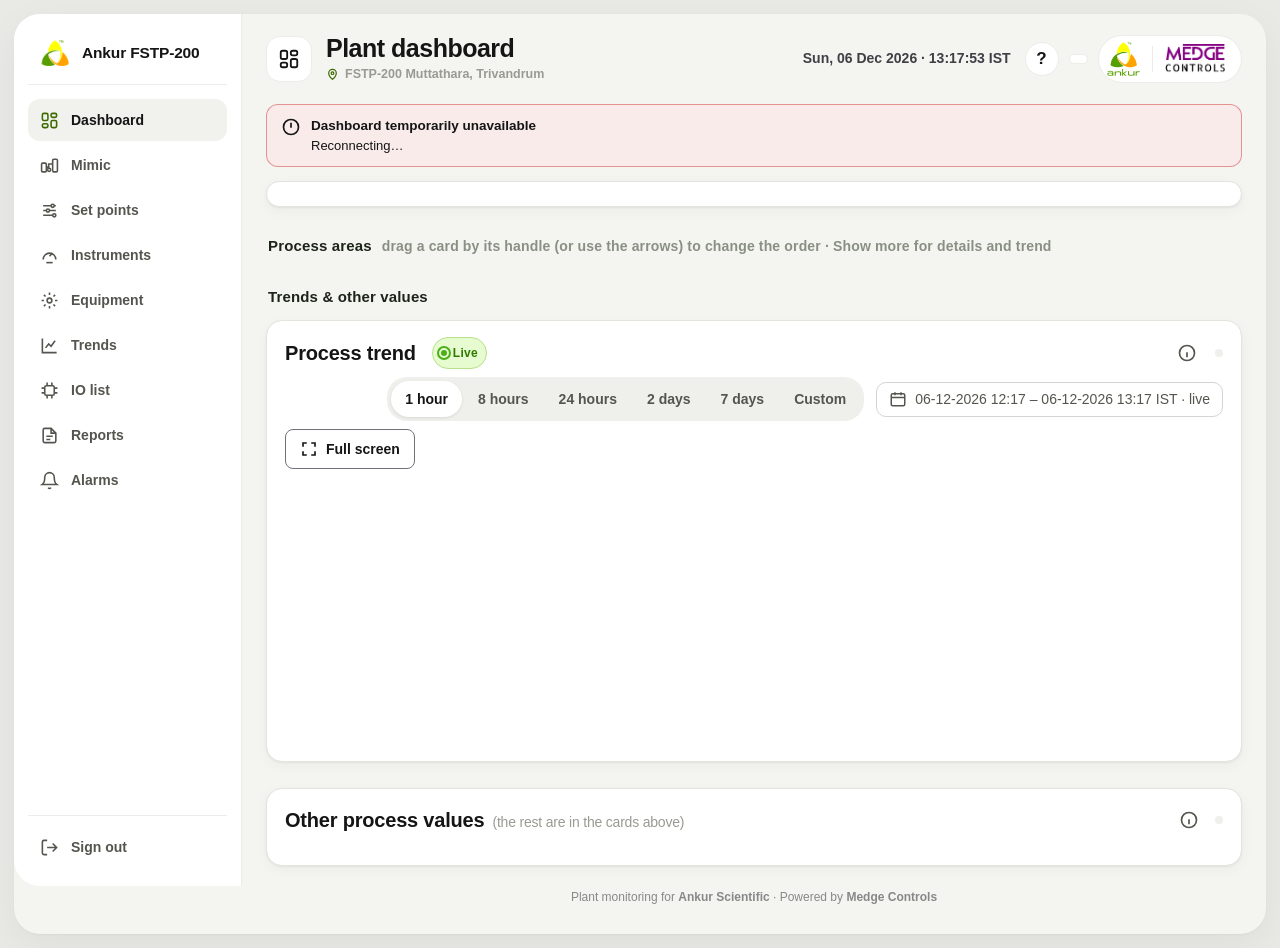
==== frontend/index.html @ 734272b1 "3D view: SolidWorks-style navigation (view toolbar, view cube, triad, zoom to fit/area, previous vie" ====
<!doctype html>
<html lang="en">
<head>
  <meta charset="utf-8">
  <meta name="viewport" content="width=device-width, initial-scale=1, viewport-fit=cover">
  <title>Plant Monitoring Dashboard</title>
  <link rel="icon" href="img/ankur-mark.png">
  <link rel="stylesheet" href="css/app.css">
  <!-- v2: same layout as v1, re-skinned with the Ankur SCADA design (colours, frame, tiles, buttons) -->
  <link rel="stylesheet" href="css/ankur-theme.css?v=20261114h">
  <link rel="stylesheet" href="css/plant.css?v=20261114e">
  <!-- v3 look (client reference: clean light dashboard) - skin only -->
  <link rel="stylesheet" href="css/fresh.css?v=20261114u">
  <!-- v3 (client review brief 14-11-2026): shared rules first, then one file per area -->
  <link rel="stylesheet" href="css/v3-base.css?v=20261115c">
  <link rel="stylesheet" href="css/v3-dash.css?v=20261120g">
  <link rel="stylesheet" href="css/v3-setpoints.css?v=20261118a">
  <link rel="stylesheet" href="css/v3-mimic.css?v=20261120e">
  <link rel="stylesheet" href="css/v3-trends.css?v=20261116a">
  <link rel="stylesheet" href="css/v3-reports.css?v=20261115d">
  <link rel="stylesheet" href="css/v3-calendar.css?v=20261118a">
  <!-- every screen size: phone / tablet / laptop / monitor (17-11-2026) - loaded last -->
  <link rel="stylesheet" href="css/v3-plant3d.css?v=20261120g">
  <link rel="stylesheet" href="css/v3-responsive.css?v=20261118b">
</head>
<body class="client ankur">
<div class="shell">
  <!-- icon rail -->
  <aside class="rail">
    <a class="rail-logo" href="#overview" title="Ankur Scientific"><img src="img/ankur-mark.png" alt="Ankur Scientific"></a>
    <nav class="rail-nav" id="nav">
      <a href="#overview" data-view="overview" title="Dashboard" aria-label="Dashboard"><svg viewBox="0 0 24 24" fill="none" stroke="currentColor" stroke-width="2"><rect x="3" y="3" width="7" height="9" rx="2"/><rect x="14" y="3" width="7" height="5" rx="2"/><rect x="14" y="12" width="7" height="9" rx="2"/><rect x="3" y="16" width="7" height="5" rx="2"/></svg></a>
      <a href="#mimic" data-view="mimic" title="Mimic" aria-label="Mimic"><svg viewBox="0 0 24 24" fill="none" stroke="currentColor" stroke-width="2"><rect x="2" y="9" width="6" height="11" rx="1.5"/><rect x="16" y="4" width="6" height="16" rx="1.5"/><path d="M8 14h3v-4h5"/><circle cx="11.5" cy="17.5" r="2"/></svg></a>
      <a href="#setpoints" data-view="setpoints" title="Set points" aria-label="Set points"><svg viewBox="0 0 24 24" fill="none" stroke="currentColor" stroke-width="2"><path d="M4 6h10M18 6h2M4 12h4M12 12h8M4 18h12M20 18h0"/><circle cx="16" cy="6" r="2"/><circle cx="10" cy="12" r="2"/><circle cx="18" cy="18" r="2"/></svg></a>
      <a href="#instruments" data-view="instruments" title="Instruments" aria-label="Instruments"><svg viewBox="0 0 24 24" fill="none" stroke="currentColor" stroke-width="2"><path d="M4 17a8 8 0 1 1 16 0"/><path d="m12 13 3.5-4"/><path d="M8 21h8"/></svg></a>
      <a href="#equipment" data-view="equipment" title="Equipment" aria-label="Equipment"><svg viewBox="0 0 24 24" fill="none" stroke="currentColor" stroke-width="2"><circle cx="12" cy="12" r="3"/><path d="M12 2v3M12 19v3M2 12h3M19 12h3M4.9 4.9l2.1 2.1M17 17l2.1 2.1M4.9 19.1 7 17M17 7l2.1-2.1"/></svg></a>
      <a href="#trends" data-view="trends" title="Trends" aria-label="Trends"><svg viewBox="0 0 24 24" fill="none" stroke="currentColor" stroke-width="2"><path d="M3 3v18h18"/><path d="m7 15 4-5 3 3 5-7"/></svg></a>
      <a href="#io" data-view="io" title="IO list" aria-label="IO list"><svg viewBox="0 0 24 24" fill="none" stroke="currentColor" stroke-width="2"><rect x="6" y="6" width="12" height="12" rx="2"/><path d="M9 2v4M15 2v4M9 18v4M15 18v4M2 9h4M2 15h4M18 9h4M18 15h4"/></svg></a>
      <a href="#reports" data-view="reports" title="Reports" aria-label="Reports"><svg viewBox="0 0 24 24" fill="none" stroke="currentColor" stroke-width="2"><path d="M14 3H6a2 2 0 0 0-2 2v14a2 2 0 0 0 2 2h12a2 2 0 0 0 2-2V9z"/><path d="M14 3v6h6M8 13h8M8 17h5"/></svg></a>
      <a href="#alarms" data-view="alarms" title="Alarms" aria-label="Alarms"><svg viewBox="0 0 24 24" fill="none" stroke="currentColor" stroke-width="2"><path d="M6 8a6 6 0 0 1 12 0c0 7 3 9 3 9H3s3-2 3-9"/><path d="M10.3 21a1.9 1.9 0 0 0 3.4 0"/></svg><span id="navAlarmCount" class="rail-badge hidden"></span></a>
    </nav>
    <div class="rail-foot">
      <button class="rail-btn" id="themeBtn" title="Toggle light / dark" aria-label="Toggle theme"><svg viewBox="0 0 24 24" fill="none" stroke="currentColor" stroke-width="2"><path d="M21 12.8A9 9 0 1 1 11.2 3a7 7 0 0 0 9.8 9.8z"/></svg></button>
      <button class="rail-btn" id="logoutBtn" title="Sign out" aria-label="Sign out"><svg viewBox="0 0 24 24" fill="none" stroke="currentColor" stroke-width="2"><path d="M9 21H5a2 2 0 0 1-2-2V5a2 2 0 0 1 2-2h4"/><path d="m16 17 5-5-5-5M21 12H9"/></svg></button>
    </div>
  </aside>

  <main class="content">
    <!-- header -->
    <header class="head">
      <span class="head-ic" id="headIcon" aria-hidden="true"></span>
      <div class="head-title">
        <h1 id="pageTitle">Plant dashboard</h1>
        <div class="sub"><svg class="pin" viewBox="0 0 24 24" fill="none" stroke="currentColor" stroke-width="2.2"><path d="M12 21s-7-6.2-7-11.5a7 7 0 0 1 14 0C19 14.8 12 21 12 21Z"/><circle cx="12" cy="9.5" r="2.5"/></svg><span id="siteName">FSTP-200 Muttathara, Trivandrum</span>
          </div>
      </div>
      <nav class="head-nav" id="segNav" role="tablist" aria-label="Pages">
        <a href="#overview" data-view="overview"><svg viewBox="0 0 24 24" fill="none" stroke="currentColor" stroke-width="2"><rect x="3" y="3" width="7" height="9" rx="2"/><rect x="14" y="3" width="7" height="5" rx="2"/><rect x="14" y="12" width="7" height="9" rx="2"/><rect x="3" y="16" width="7" height="5" rx="2"/></svg>Overview</a>
        <a href="#mimic" data-view="mimic"><svg viewBox="0 0 24 24" fill="none" stroke="currentColor" stroke-width="2"><rect x="2" y="9" width="6" height="11" rx="1.5"/><rect x="16" y="4" width="6" height="16" rx="1.5"/><path d="M8 14h3v-4h5"/><circle cx="11.5" cy="17.5" r="2"/></svg>Mimic</a>
        <a href="#setpoints" data-view="setpoints"><svg viewBox="0 0 24 24" fill="none" stroke="currentColor" stroke-width="2"><path d="M4 6h10M18 6h2M4 12h4M12 12h8M4 18h12M20 18h0"/><circle cx="16" cy="6" r="2"/><circle cx="10" cy="12" r="2"/><circle cx="18" cy="18" r="2"/></svg>Set points</a>
        <a href="#instruments" data-view="instruments"><svg viewBox="0 0 24 24" fill="none" stroke="currentColor" stroke-width="2"><path d="M4 17a8 8 0 1 1 16 0"/><path d="m12 13 3.5-4"/><path d="M8 21h8"/></svg>Instruments</a>
        <a href="#equipment" data-view="equipment"><svg viewBox="0 0 24 24" fill="none" stroke="currentColor" stroke-width="2"><circle cx="12" cy="12" r="3"/><path d="M12 2v3M12 19v3M2 12h3M19 12h3M4.9 4.9l2.1 2.1M17 17l2.1 2.1M4.9 19.1 7 17M17 7l2.1-2.1"/></svg>Equipment</a>
        <a href="#trends" data-view="trends"><svg viewBox="0 0 24 24" fill="none" stroke="currentColor" stroke-width="2"><path d="M3 3v18h18"/><path d="m7 15 4-5 3 3 5-7"/></svg>Trends</a>
        <a href="#io" data-view="io"><svg viewBox="0 0 24 24" fill="none" stroke="currentColor" stroke-width="2"><rect x="6" y="6" width="12" height="12" rx="2"/><path d="M9 2v4M15 2v4M9 18v4M15 18v4M2 9h4M2 15h4M18 9h4M18 15h4"/></svg>IO list</a>
        <a href="#reports" data-view="reports"><svg viewBox="0 0 24 24" fill="none" stroke="currentColor" stroke-width="2"><path d="M14 3H6a2 2 0 0 0-2 2v14a2 2 0 0 0 2 2h12a2 2 0 0 0 2-2V9z"/><path d="M14 3v6h6M8 13h8M8 17h5"/></svg>Reports</a>
        <a href="#alarms" data-view="alarms"><svg viewBox="0 0 24 24" fill="none" stroke="currentColor" stroke-width="2"><path d="M6 8a6 6 0 0 1 12 0c0 7 3 9 3 9H3s3-2 3-9"/><path d="M10.3 21a1.9 1.9 0 0 0 3.4 0"/></svg>Alarms<span class="nav-badge hidden" id="segAlarmCount"></span></a>
      </nav>
      <div class="head-right">
        <span class="clock num head-clock" id="headClock"></span><!-- date / time on one line with help + data status (16-11-2026) -->
        <button class="help-btn" id="helpBtn" type="button" title="How to read this dashboard" aria-label="Help: how to read this dashboard">?</button>
        <div class="conn" id="connStrip"></div>
        <div class="brand-pair" title="Client: Ankur Scientific · Automation &amp; IoT: Medge Controls">
          <img class="b-client" src="img/ankur-logo.png" alt="Ankur Scientific">
          <span class="b-x"></span>
          <img class="b-medge" src="img/medge-logo.png" alt="Medge Controls">
        </div>
      </div>
    </header>

    <div id="banner"></div>

    <!-- OVERVIEW -->
    <section data-section="overview">
      <!-- key points of the client's control philosophy (system, run hours, the six controlled loops, plant areas) -->
      <div class="ps-strip ps-first" aria-label="Panel and safety">
        <div class="ps" id="panelStatus"></div>
        <span class="ps-chip" id="psChip" hidden></span>
      </div>
      <!-- v3: Plant areas tiles ("19 of 23 running") removed (brief SC01) -->
      <div id="kpAreas" hidden></div>
      <h3 class="ov-sec">Process areas <span>drag a card by its handle (or use the arrows) to change the order · Show more for details and trend</span></h3>
      <div class="kp" id="keyPoints"></div>
      <h3 class="ov-sec">Trends &amp; other values</h3>
      <!-- one dashboard: key points above; equipment running + process trend; process values + alarms + equipment
           (availability, tank-level, pH/pressure mini cards and the run-hours list were duplicates and are removed) -->
      <div class="ov-grid ov-one ov-trend-only">
        <div class="card chart-card" id="ovTrendCard">
          <div class="card-head ov-th">
            <h2>Process trend <span class="muted" id="trendUnit"></span> <span class="tr-live sm" id="ovLiveBadge" title="Updates automatically"><span class="dot"></span>Live</span></h2>
            <div class="seg sm" id="ovTrendSeg"></div>
            <!-- v3 (SC06): presets + ONE calendar icon with a start / end date (MD.v3.rangePicker, filled by dashboard.js) -->
            <div class="ov-rng tr-rangehost" id="ovRange" aria-label="Time range"></div>
            <button class="dc-fs" id="ovFsBtn" type="button" aria-pressed="false" title="Show the process trend on the whole screen (Esc to close)"><svg viewBox="0 0 24 24" fill="none" stroke="currentColor" stroke-width="2.2" aria-hidden="true"><path d="M4 9V4h5M15 4h5v5M20 15v5h-5M9 20H4v-5"/></svg><span>Full screen</span></button>
          </div>
          <div class="ov-chips" id="ovLegend"></div>
          <div class="chart" id="ovChart"></div>
          <div class="ov-foot" id="ovFoot"></div>
        </div>
      </div>

      <div class="ov-grid2 ov-full">
        <div class="card">
          <div class="card-head">
            <h2>Other process values <span class="count" id="pvCount"></span> <span class="muted small">(the rest are in the cards above)</span></h2>
            <div class="seg sm" id="pvSeg"></div>
          </div>
          <div class="pv-list" id="pvList"></div>
        </div>
      </div>
    </section>

    <!-- REPORTS (v3 SC07): plant report + data log for a start..end date range, from the stored history -->
    <section data-section="reports" class="hidden">
      <div class="card">
        <div class="card-head rp-head">
          <h2>Reports</h2>
          <div class="seg sm rp-view" id="rpView" role="group" aria-label="Report view"><button type="button" data-v="report" class="active" aria-pressed="true">Plant report</button><button type="button" data-v="log" aria-pressed="false">Data log</button></div>
        </div>
        <div class="rp-bar" id="rpBar">
          <div class="seg sm rp-kind" id="rpKind" role="group" aria-label="Report period"><button type="button" data-k="daily" class="active">Daily</button><button type="button" data-k="weekly">Weekly</button><button type="button" data-k="monthly">Monthly</button><button type="button" data-k="custom">Custom</button></div>
          <div class="dr-pick rp-dates" id="rpDates"><span id="rpCal"></span><label class="sr" for="rpFrom">Start date (IST)</label><input type="date" id="rpFrom"><span class="dr-dash">–</span><label class="sr" for="rpTo">End date (IST)</label><input type="date" id="rpTo"></div>
          <label class="rp-every hidden" id="rpEveryL"><span>Every</span><select id="rpEvery" aria-label="Reading interval"><option value="60">1 min</option><option value="300">5 min</option><option value="900" selected>15 min</option><option value="3600">1 hour</option></select></label>
          <button class="btn primary rp-run" id="rpRun" type="button">Show report</button>
          <span class="spacer"></span>
          <div class="rp-exp" role="group" aria-label="Export">
            <button class="btn" id="rpXlsx" type="button" disabled>Excel</button>
            <button class="btn" id="rpCsv" type="button" disabled>CSV</button>
            <button class="btn" id="rpPdf" type="button" disabled>PDF</button>
          </div>
        </div>
        <p class="rp-hist" id="rpHist"></p>
        <div id="rpBody"><p class="dv-empty">Pick the period (start and end date), then press <b>Show report</b>.</p></div>
        <div id="dlBody" class="hidden"><p class="dv-empty">Pick the period and the reading interval, then press <b>Show report</b>.</p></div>
      </div>
    </section>

    <!-- (v3 brief SC02: the Tank levels page is merged into the dashboard process cards) -->

    <!-- SET POINTS: alarm set points, tank level HH/H/L/LL, process set values (read-only) -->
    <section data-section="setpoints" class="hidden"><div id="spBody"><p class="muted">Loading…</p></div></section>

    <!-- SELECTORS: Auto / Manual and Main / Standby (HMI soft selector M bits), panel-style switches -->

    <!-- MIMIC -->
    <section data-section="mimic" class="hidden">
      <!-- v3 (SC04): 2D / 3D switch beside the heading (no 3D tab), alert strip + zoom toolbar above the drawing, full screen on this card -->
      <div class="card mm-card" id="mimicCard">
        <div class="mm-tabs" id="mimicTabs" role="tablist" aria-label="Plant areas"></div>
        <div class="mm-head">
          <div class="mm-ht"><h2 id="mimicTitle"></h2><span class="muted" id="mimicNote"></span></div>
          <div class="seg sm mm-dim" id="mimicDim" role="group" aria-label="2D or 3D view">
            <button type="button" data-d="2d" class="active" aria-pressed="true" title="2D process drawing">2D</button>
            <button type="button" data-d="3d" aria-pressed="false" title="3D view of the whole plant">3D</button>
          </div>
        </div>
        <div class="mm-bar">
          <div class="mm-alerts" id="mimicAlerts" role="status" aria-live="polite"></div>
          <div class="mm-tools" id="mimicTools" role="toolbar" aria-label="Mimic view">
            <button type="button" class="mm-tb mm-z" id="mmZoomOut" title="Zoom out  (Ctrl + scroll down, or − key)" aria-label="Zoom out" aria-keyshortcuts="Control+Minus"><svg viewBox="0 0 24 24" fill="none" stroke="currentColor" stroke-width="2.2"><path d="M5 12h14"/></svg></button>
            <span class="mm-pct mm-z num" id="mmZoomPct" aria-live="polite" title="Zoom (100 % = whole drawing)">100 %</span>
            <button type="button" class="mm-tb mm-z" id="mmZoomIn" title="Zoom in  (Ctrl + scroll up, or + key) · when zoomed in: scroll, drag or arrow keys to move" aria-label="Zoom in" aria-keyshortcuts="Control+Plus"><svg viewBox="0 0 24 24" fill="none" stroke="currentColor" stroke-width="2.2"><path d="M5 12h14M12 5v14"/></svg></button>
            <button type="button" class="mm-tb mm-z" id="mmBoxBtn" aria-pressed="false" title="Zoom to an area: click, then drag a box over the part you want  (or Shift + drag)" aria-label="Zoom to an area"><svg viewBox="0 0 24 24" fill="none" stroke="currentColor" stroke-width="2"><rect x="3" y="3" width="13" height="11" rx="1" stroke-dasharray="3 2"/><circle cx="16" cy="16" r="4"/><path d="M19 19l3 3"/></svg></button>
            <button type="button" class="mm-tb mm-z" id="mmFitBtn" title="Fit to screen / reset view  (0 key)" aria-label="Fit to screen"><svg viewBox="0 0 24 24" fill="none" stroke="currentColor" stroke-width="2"><path d="M4 9V4h5M20 9V4h-5M4 15v5h5M20 15v5h-5"/></svg></button>
            <button type="button" class="mm-tb" id="mmFsBtn" title="Full screen" aria-label="Full screen" aria-pressed="false"><svg viewBox="0 0 24 24" fill="none" stroke="currentColor" stroke-width="2"><path d="M9 4H4v5M15 4h5v5M9 20H4v-5M15 20h5v-5"/><path d="M4 4l6 6M20 4l-6 6M4 20l6-6M20 20l-6-6"/></svg><span class="mm-fs-txt">Full screen</span></button>
          </div>
        </div>
        <div class="mm-wrap" id="mimicHost" tabindex="0" aria-label="Process mimic: drag to move, Ctrl + scroll or plus / minus to zoom, arrow keys to move, 0 to fit"><div id="mimicSvg"></div><div class="mm-pop hidden" id="mimicPop"></div></div>
        <div id="mimicLegend"></div>
      </div>
    </section>

    <!-- INSTRUMENTS (range, scaling, 4-20 mA signal) -->
    <section data-section="instruments" class="hidden">
      <div class="card">
        <div class="card-head"><h2>Instruments</h2></div>
        <p class="inst-note" id="instNote"></p>
        <div class="inst-grid" id="instGrid"></div>
      </div>
    </section>

    <!-- (v3 SC07: the separate Data log page is removed - its readings are the "Data log" view of Reports;
         the history keeps logging exactly as before) -->

    <!-- EQUIPMENT -->
    <section data-section="equipment" class="hidden">
      <!-- (HMI selector card removed: Auto/Manual + Main/Standby are on each equipment card, set values on Overview / Tank levels) -->
      <div class="eq-kpis" id="eqKpis"></div>
      <div class="eq-legend" aria-label="What the states mean">
        <b>States:</b>
        <span><i class="run"></i><b>Running</b> run feedback ON or start command (DO) ON</span>
        <span><i class="stop"></i><b>Stopped</b> both OFF</span>
        <span><i class="trip"></i><b>Tripped</b> trip input ON</span>
        <span><i class="run"></i><b>Open</b> valve open limit switch ON</span>
        <span><i class="stop"></i><b>Closed</b> valve not open</span>
        <span class="muted">Run hours count up while a motor is running · Starts = number of times it started</span>
        <span class="muted">Signals: <b>CMD</b> = start command · <b>RUN</b> = run feedback · <b>TRIP</b> = trip input (lit = ON)</span>
      </div>
      <div class="card">
        <div class="card-head eq-head">
          <div class="seg sm" id="eqTabs"></div>
          <div class="eq-tools">
            <div class="seg sm" id="eqViewSeg" role="group" aria-label="Layout"><button data-v="cards" class="active">▦ Cards</button><button data-v="list">☰ List</button></div>
            <div class="search"><svg viewBox="0 0 24 24" fill="none" stroke="currentColor" stroke-width="2"><circle cx="11" cy="11" r="7"/><path d="m20 20-3.5-3.5"/></svg><input id="eqSearch" placeholder="Search name or tag no…"></div>
          </div>
        </div>
        <div class="eq-wrap" id="eqGrid"></div>
      </div>
      <!-- (field signals list removed: each equipment card shows its own CMD / RUN / TRIP signals; level switches are on
           Tank levels, safety / panel lamps on the Overview; spare signals not shown on request) -->
    </section>

    <!-- TRENDS -->
    <section data-section="trends" class="hidden">
      <div class="card tr-ctl">
        <div class="tr-top">
          <div>
            <h2>Trends</h2>
            <div class="muted small" id="trCount">Pick up to 6 values</div>
          </div>
          <div class="tr-tools">
            <span class="tr-live" id="trLive" title="Charts refresh automatically"><span class="dot"></span>Live</span>
            <div class="seg sm" id="trViewSeg" role="group" aria-label="Layout">
              <button data-v="grid" class="active" title="One chart per value">Separate</button><button data-v="combined" title="Values with the same unit on one chart">Combined</button>
            </div>
            <button class="btn tr-exp" id="trCsv" type="button" title="Download the selected values for the range shown">Export CSV</button>
            <button class="btn tr-exp" id="trPdf" type="button" title="Print the charts or save them as PDF">Export PDF</button>
          </div>
        </div>
        <!-- v3 (SC06): ONE range control - presets + one calendar icon with start / end date; applied range shown -->
        <div class="tr-range tr-rangehost" id="trRange" aria-label="Time range"></div>
        <p class="tr-hint">Zoom: drag across a chart, or use <b>−</b> / <b>+</b> above each chart · <b>‹ ›</b> move earlier / later · <b>Full range</b> returns to the selected range. Gaps in a line = no data recorded.</p>
        <div class="tr-picker" id="tagPicker"></div>
      </div>
      <div class="charts" id="charts"></div>
    </section>

    <!-- IO LIST: every PLC input / output, like the HMI screens IO DI 0-6, IO DO 0-3, IO AI -->
    <section data-section="io" class="hidden">
      <div class="card io-card" id="ioCard">
        <!-- v3 (brief SC05): this bar (tabs, search, export) stays at the top while the list scrolls; the list is read-only -->
        <div class="card-head io-head">
          <h2>IO list <span class="muted">every input and output of the panel, live</span></h2>
          <div class="io-bar">
            <div class="seg sm" id="ioTabs" role="tablist" aria-label="Signal type"></div>
            <input class="io-search no-print" id="ioSearch" type="search" placeholder="Search name or address (e.g. X2.3, sludge)" aria-label="Search signals">
            <span class="io-exp no-print"><button class="btn sm" id="ioCsv" type="button" title="Download the signals shown as a CSV file">⭳ CSV</button><button class="btn sm" id="ioPdf" type="button" title="Print or save the signals shown as PDF">PDF</button></span>
          </div>
          <div class="io-sum" id="ioSum"></div>
        </div>
        <div id="ioBody"><p class="muted">Loading…</p></div>
      </div>
    </section>

    <!-- ALARMS -->
    <section data-section="alarms" class="hidden">
      <div class="card">
        <div class="card-head"><h2>Active alarms <span class="count" id="alarmCount2"></span></h2></div>
        <div class="al-active" id="activeTable"></div>
      </div>
      <div class="card" style="margin-top:16px">
        <div class="card-head al-hhead">
          <h2>Alarm history <span class="count" id="histCount"></span></h2>
          <div class="tr-rangehost al-hrange" id="histRange" aria-label="History range"></div>
        </div>
        <div class="al-htools"><span id="histSearch"></span><span class="spacer"></span>
          <button class="btn tr-exp" id="histCsv" type="button" title="Download the rows shown">Export CSV</button>
          <button class="btn tr-exp" id="histPdf" type="button" title="Print the rows shown or save them as PDF">Export PDF</button></div>
        <div class="table-wrap"><table id="histTable" class="al-table"></table></div>
      </div>
    </section>

    <footer class="foot">Plant monitoring for <b>Ankur Scientific</b> · Powered by <b>Medge Controls</b></footer>
  </main>
</div>

<!-- alarm pop-up: opens when a new alarm is detected, closes when acknowledged -->
<div id="alarmPopBg" class="pop-bg hidden"></div>
<div id="alarmPop" class="alarm-pop hidden" role="alertdialog" aria-modal="true" aria-labelledby="alarmPopTitle">
  <div class="ap-head" id="alarmPopHead">
    <span class="ap-icon"><svg viewBox="0 0 24 24" fill="none" stroke="currentColor" stroke-width="2"><path d="M6 8a6 6 0 0 1 12 0c0 7 3 9 3 9H3s3-2 3-9"/><path d="M10.3 21a1.9 1.9 0 0 0 3.4 0"/></svg></span>
    <div><h2 id="alarmPopTitle">Alarm</h2><div class="ap-sub" id="alarmPopSub"></div></div>
  </div>
  <div class="ap-list" id="alarmPopList"></div>
  <div class="ap-foot">
    <span class="muted" id="alarmPopNote"></span>
    <button class="btn primary" id="alarmPopAck" type="button">Acknowledge</button>
  </div>
</div>

<div id="drawerBg" class="drawer-bg hidden"></div>
<aside id="drawer" class="drawer hidden" aria-modal="true" role="dialog"></aside>

<script src="js/common.js?v=20261105a"></script>
<script src="js/v3-common.js?v=20261118a"></script>
<script src="js/chart.js?v=20261116a"></script>
<script type="importmap">{ "imports": { "three": "./vendor/three/three.module.min.js", "three/addons/": "./vendor/three/" } }</script>
<script type="module" src="js/plant3d.mjs?v=20261120r"></script>
<script src="js/plant.js?v=20261120f"></script>
<script src="js/shiftreports.js?v=20261117a"></script>
<script src="js/dashboard.js?v=20261120c"></script>
<script src="js/v3-info.js?v=20261120a"></script>
<script src="js/v3-responsive.js?v=20261120c"></script>
<!-- v3: Plant Assistant owl button + chat pop-up removed (brief SC01). js/ai.js and the backend are kept, unused. -->
</body>
</html>
---- frontend/css/app.css ----
/* Ankur Scientific plant dashboard - by Medge Controls.
   Visual language after the "Astoria" solar dashboard reference: lavender canvas, white rounded
   cards, slim icon rail, violet gradient hero, segmented pills. */
:root {
  color-scheme: light;
  --brand: #5b2fd0;
  --brand-2: #8a46e6;
  --brand-strong: #34178f;
  --accent: #c63f92;
  --brand-soft: #efeafd;
  --brand-ink: #ffffff;
  --hero: linear-gradient(118deg, #2f1586 0%, #5226c9 45%, #8b45e8 100%);
  --page: #ffffff;
  --surface: #ffffff;
  --surface-2: #f7f6fb;
  --track: #f1f0f6;
  --ink: #17142c;
  --ink-2: #57536e;
  --ink-3: #9692ab;
  --line: #e7e5ef;
  --grid: #eeedf4;
  --axis: #d3d0df;
  --good: #0ca30c; --good-ink: #08780a;
  --warn: #fab219; --warn-ink: #8a5a00;
  --crit: #d03b3b; --crit-ink: #b52a2a;
  --idle: #a19db3;
  --sim: #6c4bd6; --sim-bg: #ede8fd;
  --s1: #5b2fd0; --s2: #d4469a; --s3: #1baf7a; --s4: #eb6834;
  --radius: 18px;
  --radius-sm: 12px;
  --shadow: 0 1px 2px rgba(23, 20, 44, .04), 0 4px 16px rgba(55, 40, 120, .05);
  --card-border: 1px solid #ebe9f2;
  --font: "Manrope", system-ui, -apple-system, "Segoe UI", Roboto, sans-serif;
}
/* White theme is the default on every device; dark only when the user picks it with the moon button. */
:root[data-theme="dark"] {
  --card-border: 1px solid #2c2939;
  color-scheme: dark;
  --brand: #8d6cf2; --brand-2: #b07cf5; --brand-strong: #4a26b8; --accent: #e06ab0; --brand-soft: #241c3d;
  --hero: linear-gradient(118deg, #2a1475 0%, #4520b0 45%, #7a3fd6 100%);
  --page: #0f0e16; --surface: #191724; --surface-2: #211e2e; --track: #2a2638; --ink: #f3f1fb; --ink-2: #c3bfd6;
  --ink-3: #8a86a0; --line: #2c2939; --grid: #262333; --axis: #3d394d; --good-ink: #3fcf3f; --warn-ink: #fab219;
  --crit-ink: #ff7b7b; --sim: #a68cf5; --sim-bg: #2a2246;
  --s1: #8d6cf2; --s2: #e06ab0; --s3: #199e70; --s4: #d95926;
  --shadow: 0 1px 2px rgba(0, 0, 0, .4);
}

* { box-sizing: border-box; }
html, body { margin: 0; }
body { background: var(--page); color: var(--ink); font: 14px/1.45 var(--font); -webkit-font-smoothing: antialiased; }
button, input, select, textarea { font: inherit; color: inherit; }
a { color: var(--brand); }
h1, h2, h3 { letter-spacing: -.01em; }
.num { font-variant-numeric: tabular-nums; }
.muted { color: var(--ink-3); }
.hidden { display: none !important; }
.link { font-size: 12.5px; font-weight: 700; text-decoration: none; white-space: nowrap; }

/* ====================== client shell (Astoria style) ====================== */
.shell { display: grid; grid-template-columns: 76px 1fr; min-height: 100vh; }
.rail { position: sticky; top: 0; height: 100vh; display: flex; flex-direction: column; align-items: center; gap: 18px;
  padding: 18px 0; background: var(--surface); border-right: 1px solid var(--line); }
.rail-logo { width: 46px; height: 46px; border-radius: 14px; display: grid; place-items: center; background: var(--surface-2); }
.rail-logo img { width: 34px; height: 34px; object-fit: contain; }
.rail-nav { display: flex; flex-direction: column; gap: 10px; margin-top: 10px; }
.rail-nav a, .rail-btn { position: relative; width: 44px; height: 44px; border-radius: 50%; display: grid; place-items: center;
  color: var(--ink-3); background: transparent; border: 0; cursor: pointer; text-decoration: none; transition: background .15s, color .15s; }
.rail-nav a:hover, .rail-btn:hover { background: var(--surface-2); color: var(--ink); }
.rail-nav a.active { background: var(--brand); color: #fff; box-shadow: 0 6px 16px color-mix(in srgb, var(--brand) 40%, transparent); }
.rail-nav svg, .rail-btn svg { width: 20px; height: 20px; }
.rail-badge { position: absolute; top: 2px; right: 0; min-width: 18px; height: 18px; padding: 0 5px; border-radius: 9px; background: var(--crit);
  color: #fff; font-size: 10.5px; font-weight: 800; display: grid; place-items: center; border: 2px solid var(--surface); }
.rail-foot { margin-top: auto; display: flex; flex-direction: column; gap: 8px; }

.content { padding: 20px 26px 30px; min-width: 0; }
.head { display: flex; align-items: center; gap: 18px; flex-wrap: wrap; margin-bottom: 14px; }
.head-title h1 { margin: 0; font-size: 24px; font-weight: 800; }
.head-title .sub { color: var(--ink-3); font-size: 13px; font-weight: 600; }
.head .seg { margin-left: auto; }
.brand-pair { display: flex; align-items: center; gap: 12px; background: var(--surface); border-radius: 999px; padding: 6px 16px 6px 8px;
  box-shadow: var(--shadow); }
.brand-pair .b-client { height: 34px; width: auto; }
.brand-pair .b-medge { height: 30px; width: auto; }
.brand-pair .b-x { width: 1px; height: 26px; background: var(--line); }
:root[data-theme="dark"] .b-medge { filter: invert(1) hue-rotate(180deg) brightness(1.25); }
.card, .mini, .panel, .brand-pair, .chip-sel, .statusbar .conn, .topbar { border: var(--card-border); }

.seg { display: inline-flex; gap: 2px; padding: 4px; background: var(--track); border-radius: 999px; flex-wrap: wrap; }
.seg a, .seg button { border: 0; background: transparent; padding: 7px 16px; border-radius: 999px; font-weight: 700; font-size: 13px;
  color: var(--ink-2); text-decoration: none; cursor: pointer; white-space: nowrap; }
.seg a.active, .seg button.active { background: var(--surface); color: var(--ink); box-shadow: 0 1px 3px rgba(23, 20, 44, .12); }
.seg.sm a, .seg.sm button { padding: 5px 12px; font-size: 12px; }
.seg button .muted { font-weight: 600; margin-left: 4px; }

.statusbar { display: flex; gap: 10px; flex-wrap: wrap; align-items: center; margin-bottom: 14px; }
.chip-sel { display: inline-flex; gap: 6px; align-items: center; background: var(--surface); border-radius: 999px; padding: 7px 14px;
  font-size: 12.5px; box-shadow: var(--shadow); }
.chip-sel span { color: var(--ink-3); font-weight: 600; }
.chip-sel b { font-weight: 700; }
.statusbar .conn { background: var(--surface); border-radius: 999px; padding: 5px 14px 5px 6px; box-shadow: var(--shadow); }
.pill-select { border: 0; background: var(--track); border-radius: 999px; padding: 6px 12px; font-weight: 700; font-size: 12.5px; cursor: pointer; }

.card { background: var(--surface); border-radius: var(--radius); box-shadow: var(--shadow); padding: 18px; min-width: 0; }
.card-head { display: flex; align-items: center; gap: 12px; flex-wrap: wrap; margin-bottom: 14px; }
.card-head h2 { font-size: 16px; margin: 0; font-weight: 800; display: flex; align-items: baseline; gap: 8px; margin-right: auto; }
.card-head h2 .count { color: var(--ink-3); font-weight: 600; font-size: 13px; }
.stack { display: grid; gap: 16px; align-content: start; }

/* overview grid */
.ov-grid { display: grid; grid-template-columns: minmax(280px, 1fr) minmax(0, 1.9fr) minmax(240px, .9fr); gap: 16px; }
.ov-left { display: grid; gap: 16px; align-content: start; }
.ov-side { display: grid; gap: 16px; align-content: start; }
.ov-grid2 { display: grid; grid-template-columns: minmax(0, 1.9fr) minmax(300px, 1fr); gap: 16px; margin-top: 16px; }

.hero { position: relative; overflow: hidden; border-radius: var(--radius); background: var(--hero); color: #fff; padding: 18px 20px; min-height: 150px;
  box-shadow: 0 12px 30px rgba(70, 30, 180, .28); }
.hero .lbl { font-size: 13px; font-weight: 700; opacity: .85; }
.hero .big { font-size: 40px; font-weight: 800; line-height: 1.1; margin-top: 8px; letter-spacing: -.02em; }
.hero .big small { font-size: 18px; opacity: .75; font-weight: 700; }
.hero .row2 { display: flex; gap: 18px; margin-top: 14px; font-size: 12.5px; flex-wrap: wrap; }
.hero .row2 b { font-size: 15px; display: block; }
.hero .orb { position: absolute; right: -10px; top: -10px; width: 120px; height: 120px; border-radius: 50%;
  background: radial-gradient(circle at 35% 35%, rgba(255,255,255,.55), rgba(255,255,255,.08) 60%, transparent 70%); }
.hero .icon { position: absolute; right: 18px; top: 18px; width: 46px; height: 46px; border-radius: 50%; background: rgba(255,255,255,.18);
  display: grid; place-items: center; backdrop-filter: blur(4px); }
.hero .icon svg { width: 24px; height: 24px; }
.hero .tag { position: absolute; right: 18px; bottom: 16px; font-size: 10.5px; font-weight: 800; letter-spacing: .06em; background: rgba(255,255,255,.2);
  padding: 3px 8px; border-radius: 8px; }

.mini-grid { display: grid; grid-template-columns: 1fr 1fr; gap: 16px; }
.mini { background: var(--surface); border-radius: var(--radius); box-shadow: var(--shadow); padding: 14px 16px; position: relative; min-width: 0; }
.mini .lbl { font-size: 12.5px; color: var(--ink-2); font-weight: 700; padding-right: 30px; }
.mini .ic { position: absolute; top: 12px; right: 12px; width: 28px; height: 28px; border-radius: 50%; display: grid; place-items: center;
  background: var(--brand-soft); color: var(--brand); }
.mini .ic svg { width: 15px; height: 15px; }
.mini .val { font-size: 26px; font-weight: 800; margin-top: 8px; letter-spacing: -.02em; }
.mini .val small { font-size: 13px; color: var(--ink-3); font-weight: 700; }
.mini .d { font-size: 11.5px; color: var(--ink-3); margin-top: 2px; font-weight: 600; }
.mini .d .up { color: var(--good-ink); } .mini .d .dn { color: var(--crit-ink); }

.chart-card .chart svg { height: 250px; }
.legend { display: flex; gap: 14px; flex-wrap: wrap; justify-content: center; font-size: 12px; color: var(--ink-2); font-weight: 600; margin-top: 4px; }
.legend i { display: inline-block; width: 10px; height: 10px; border-radius: 3px; margin-right: 6px; vertical-align: -1px; }

.gauge-card .g-top { display: flex; justify-content: space-between; align-items: baseline; }
.gauge-card .g-lbl { font-weight: 800; font-size: 14px; }
.gauge-card .g-val { font-weight: 800; font-size: 20px; }
.gauge-card .g-bar { height: 30px; border-radius: 10px; background: var(--track); margin: 12px 0; position: relative; overflow: hidden; }
.gauge-card .g-bar i { position: absolute; inset: 0 auto 0 0; border-radius: 10px;
  background: linear-gradient(90deg, #c7b7f7, var(--brand-2) 60%, var(--brand)); }
.gauge-card .g-bar b { position: absolute; top: 0; bottom: 0; width: 2px; background: var(--crit); }
.gauge-card dl { display: grid; grid-template-columns: 1fr auto; gap: 4px 10px; margin: 0; font-size: 12.5px; }
.gauge-card dt { color: var(--ink-3); font-weight: 600; }
.gauge-card dd { margin: 0; font-weight: 700; text-align: right; }

/* process value cards ("plant" cards) */
.pv-list { display: grid; grid-template-columns: repeat(auto-fill, minmax(210px, 1fr)); gap: 12px; }
.pv { border: 1px solid var(--line); border-radius: var(--radius-sm); padding: 12px 14px; background: var(--surface); cursor: pointer;
  transition: border-color .15s, box-shadow .15s; }
.pv:hover, .pv:focus-visible { border-color: var(--brand); box-shadow: 0 4px 14px color-mix(in srgb, var(--brand) 14%, transparent); outline: none; }
.pv .top { display: flex; justify-content: space-between; gap: 8px; align-items: flex-start; }
.pv .n { font-size: 12.5px; color: var(--ink); font-weight: 700; line-height: 1.3; min-height: 2.6em; }
.pv .v { font-size: 24px; font-weight: 800; display: flex; align-items: baseline; gap: 5px; margin-top: 6px; letter-spacing: -.02em; }
.pv .v small { font-size: 12px; color: var(--ink-3); font-weight: 700; }
.pv .meta { display: flex; justify-content: space-between; align-items: center; font-size: 11px; color: var(--ink-3); margin-top: 6px; gap: 6px; font-weight: 600; }
.bar { height: 6px; background: var(--track); border-radius: 6px; margin-top: 8px; overflow: hidden; position: relative; }
.bar i { position: absolute; left: 0; top: 0; bottom: 0; background: linear-gradient(90deg, var(--brand-2), var(--brand)); border-radius: 6px; }
.bar b { position: absolute; top: 0; bottom: 0; width: 2px; background: var(--crit); }
.pv.alarm { border-color: color-mix(in srgb, var(--crit) 60%, transparent); }
.pv.bad .v { color: var(--ink-3); }

.badge { font-size: 10.5px; font-weight: 800; padding: 3px 8px; border-radius: 999px; white-space: nowrap; letter-spacing: .02em; }
.badge.ok { color: var(--good-ink); background: color-mix(in srgb, var(--good) 13%, transparent); }
.badge.al { color: var(--crit-ink); background: color-mix(in srgb, var(--crit) 13%, transparent); }

/* run-hour bars */
.hbar { display: grid; grid-template-columns: minmax(0, 1fr) 110px 44px; gap: 10px; align-items: center; font-size: 12px; padding: 4px 0; }
.hbar .nm { white-space: nowrap; overflow: hidden; text-overflow: ellipsis; font-weight: 600; color: var(--ink-2); }
.hbar .tr { height: 10px; background: var(--track); border-radius: 6px; overflow: hidden; }
.hbar .tr i { display: block; height: 100%; border-radius: 6px; background: linear-gradient(90deg, var(--brand-2), var(--brand)); }
.hbar .v { text-align: right; font-weight: 700; }

/* equipment cards */
.eq-sum { display: flex; gap: 6px; flex-wrap: wrap; }
.eq-sum .chip { border-radius: 999px; padding: 4px 10px; background: var(--surface-2); font-size: 12px; font-weight: 700; display: inline-flex; gap: 6px; align-items: center; }
.eq-grid { display: grid; grid-template-columns: repeat(auto-fill, minmax(240px, 1fr)); gap: 12px; }
.eq { border: 1px solid var(--line); border-radius: var(--radius-sm); padding: 14px; background: var(--surface); }
.eq .top { display: flex; justify-content: space-between; gap: 8px; align-items: flex-start; }
.eq .name { font-weight: 800; font-size: 13.5px; line-height: 1.3; }
.eq .area { font-size: 11.5px; color: var(--ink-3); font-weight: 600; margin-top: 2px; }
.eq dl { display: grid; grid-template-columns: 1fr auto; gap: 0; margin: 12px 0 0; font-size: 12.5px; }
.eq dt, .eq dd { padding: 6px 0; border-top: 1px solid var(--line); }
.eq dt { color: var(--ink-2); font-weight: 600; }
.eq dd { margin: 0; text-align: right; font-weight: 700; }
.status { display: inline-flex; align-items: center; gap: 6px; font-size: 11px; font-weight: 800; white-space: nowrap; padding: 3px 9px; border-radius: 999px; }
.status .dot { width: 7px; height: 7px; border-radius: 50%; }
.status.green { color: var(--good-ink); background: color-mix(in srgb, var(--good) 12%, transparent); } .status.green .dot { background: var(--good); }
.status.red { color: var(--crit-ink); background: color-mix(in srgb, var(--crit) 12%, transparent); } .status.red .dot { background: var(--crit); }
.status.yellow { color: var(--warn-ink); background: color-mix(in srgb, var(--warn) 18%, transparent); } .status.yellow .dot { background: var(--warn); }
.status.grey { color: var(--ink-2); background: var(--surface-2); } .status.grey .dot { background: var(--idle); }

.io-grid { display: grid; grid-template-columns: repeat(auto-fill, minmax(230px, 1fr)); gap: 8px 16px; }
.io { display: flex; justify-content: space-between; align-items: center; gap: 8px; padding: 8px 0; border-bottom: 1px solid var(--line); font-size: 12.5px; }
.io .nm { font-weight: 600; color: var(--ink-2); }
.io .vv { font-weight: 800; display: flex; gap: 6px; align-items: center; white-space: nowrap; }

.search { display: flex; align-items: center; gap: 6px; background: var(--track); border-radius: 999px; padding: 6px 12px; margin-left: auto; }
.search svg { width: 15px; height: 15px; color: var(--ink-3); }
.search input { border: 0; background: transparent; outline: none; min-width: 180px; font-size: 13px; }

/* reports */
.rep-controls { display: grid; grid-template-columns: repeat(4, minmax(160px, 1fr)); gap: 12px; }
.rep-group { margin-bottom: 10px; }
.rep-group .gname { font-size: 11px; font-weight: 800; text-transform: uppercase; letter-spacing: .06em; color: var(--ink-3); margin-bottom: 6px; }
.rep-group .tag-picker label { font-size: 12px; }
.rep-table { max-height: 520px; overflow: auto; border: 1px solid var(--line); border-radius: var(--radius-sm); }
.rep-table table { font-size: 12.5px; }
.rep-table th { position: sticky; top: 0; background: var(--surface-2); z-index: 1; white-space: normal; min-width: 120px; vertical-align: bottom;
  text-transform: none; letter-spacing: 0; font-size: 11.5px; color: var(--ink-2); line-height: 1.3; }
.rep-table td { white-space: nowrap; }
.rep-table td.n { text-align: right; font-variant-numeric: tabular-nums; }
.rep-table tr:nth-child(even) td { background: var(--surface-2); }
@media (max-width: 900px) { .rep-controls { grid-template-columns: 1fr 1fr; } }
.foot { margin-top: 22px; text-align: center; font-size: 12px; color: var(--ink-3); }

/* ====================== shared bits ====================== */
.conn { display: flex; gap: 14px; align-items: center; flex-wrap: wrap; font-size: 12.5px; color: var(--ink-2); }
.conn b { color: var(--ink); font-weight: 700; }
.pill { display: inline-flex; align-items: center; gap: 6px; padding: 4px 10px; border-radius: 999px; font-weight: 800;
  font-size: 11.5px; letter-spacing: .02em; border: 1px solid transparent; white-space: nowrap; }
.pill .dot { width: 8px; height: 8px; border-radius: 50%; background: currentColor; }
.pill.good { color: var(--good-ink); background: color-mix(in srgb, var(--good) 12%, transparent); }
.pill.warn { color: var(--warn-ink); background: color-mix(in srgb, var(--warn) 18%, transparent); }
.pill.crit { color: var(--crit-ink); background: color-mix(in srgb, var(--crit) 13%, transparent); }
.pill.idle { color: var(--ink-2); background: var(--surface-2); border-color: var(--line); }
.pill.sim { color: var(--sim); background: var(--sim-bg); }

.banner { border-radius: var(--radius-sm); padding: 11px 14px; margin-bottom: 14px; display: flex; gap: 10px; align-items: flex-start; font-size: 13px; }
.banner strong { display: block; font-size: 13.5px; }
.banner.sim { background: var(--sim-bg); color: var(--ink); border: 1px dashed var(--sim); }
.banner.warn { background: color-mix(in srgb, var(--warn) 14%, var(--surface)); border: 1px solid color-mix(in srgb, var(--warn) 60%, transparent); }
.banner.crit { background: color-mix(in srgb, var(--crit) 10%, var(--surface)); border: 1px solid color-mix(in srgb, var(--crit) 50%, transparent); }
.banner svg { width: 20px; height: 20px; flex: none; margin-top: 1px; }

.q { font-size: 10px; font-weight: 800; letter-spacing: .04em; padding: 2px 7px; border-radius: 999px; white-space: nowrap; }
.q.GOOD { color: var(--good-ink); background: color-mix(in srgb, var(--good) 12%, transparent); }
.q.SIMULATED { color: var(--sim); background: var(--sim-bg); }
.q.BAD, .q.CONFIG_ERROR { color: var(--crit-ink); background: color-mix(in srgb, var(--crit) 12%, transparent); }
.q.STALE, .q.INIT, .q.UNVERIFIED { color: var(--warn-ink); background: color-mix(in srgb, var(--warn) 18%, transparent); }

table { width: 100%; border-collapse: collapse; font-size: 13px; }
th { text-align: left; font-size: 11px; text-transform: uppercase; letter-spacing: .06em; color: var(--ink-3); font-weight: 800;
  padding: 8px 10px; border-bottom: 1px solid var(--line); white-space: nowrap; }
td { padding: 9px 10px; border-bottom: 1px solid var(--line); vertical-align: top; }
tr:last-child td { border-bottom: 0; }
.table-wrap { overflow-x: auto; }
.prio { display: inline-flex; align-items: center; gap: 6px; font-weight: 800; font-size: 11px; }
.prio svg { width: 14px; height: 14px; }
.prio.red { color: var(--crit-ink); }
.prio.yellow { color: var(--warn-ink); }
tr.unacked td:first-child { box-shadow: inset 3px 0 0 var(--crit); }
.empty { color: var(--ink-3); padding: 18px 4px; text-align: center; font-weight: 600; }

.btn { border: 1px solid var(--line); background: var(--surface); padding: 7px 14px; border-radius: 999px; cursor: pointer; font-weight: 700; }
.btn:hover { border-color: var(--brand); }
.btn.primary { background: var(--brand); color: #fff; border-color: var(--brand); }
.btn.primary:hover { filter: brightness(1.1); }
.btn.danger { color: var(--crit-ink); }
.btn.sm { padding: 3px 10px; font-size: 12px; }
.btn:disabled { opacity: .5; cursor: not-allowed; }
.field { display: flex; flex-direction: column; gap: 4px; font-size: 12.5px; color: var(--ink-2); font-weight: 600; }
.field input, .field select, .field textarea { border: 1px solid var(--line); background: var(--surface-2); border-radius: 10px; padding: 7px 10px; color: var(--ink); min-width: 0; font-weight: 500; }
.field input:focus, .field select:focus, .field textarea:focus { outline: 2px solid color-mix(in srgb, var(--brand) 40%, transparent); border-color: var(--brand); }
.field .hint { font-size: 11px; color: var(--ink-3); font-weight: 500; }
.form-grid { display: grid; grid-template-columns: repeat(auto-fill, minmax(190px, 1fr)); gap: 12px; }
.row { display: flex; gap: 10px; align-items: center; flex-wrap: wrap; }
.check { display: inline-flex; align-items: center; gap: 6px; font-size: 13px; }
select.inline { border: 1px solid var(--line); background: var(--surface-2); border-radius: 10px; padding: 6px 8px; }

/* trends */
.tag-picker { display: flex; flex-wrap: wrap; gap: 6px; }
.tag-picker label { border: 1px solid var(--line); border-radius: 999px; padding: 5px 12px; font-size: 12px; cursor: pointer; user-select: none;
  display: inline-flex; gap: 6px; align-items: center; font-weight: 600; }
.tag-picker label.on { border-color: var(--brand); background: var(--brand-soft); color: var(--brand); font-weight: 700; }
.tag-picker input { display: none; }
.charts { display: grid; gap: 16px; margin-top: 16px; grid-template-columns: repeat(auto-fill, minmax(460px, 1fr)); }
.chart { position: relative; }
.chart-head { display: flex; justify-content: space-between; align-items: baseline; gap: 10px; margin-bottom: 6px; flex-wrap: wrap; }
.chart-head .t { font-weight: 800; font-size: 14px; }
.chart-head .s { font-size: 12px; color: var(--ink-3); }
.chart svg { width: 100%; height: 220px; display: block; overflow: visible; }
.chart .gridline { stroke: var(--grid); stroke-width: 1; }
.chart .axis { stroke: var(--axis); stroke-width: 1; }
.chart .tick { fill: var(--ink-3); font-size: 11px; font-variant-numeric: tabular-nums; font-weight: 600; }
.chart .line { fill: none; stroke-width: 2; stroke-linejoin: round; stroke-linecap: round; }
.chart .band { opacity: .12; }
.chart .limit { stroke: var(--crit); stroke-dasharray: 4 4; stroke-width: 1; }
.chart .cross { stroke: var(--ink-3); stroke-width: 1; stroke-dasharray: 3 3; }
.tip { position: absolute; pointer-events: none; background: var(--surface); border: 1px solid var(--line); box-shadow: var(--shadow);
  border-radius: 10px; padding: 7px 10px; font-size: 12px; white-space: nowrap; z-index: 5; }
.tip b { font-size: 13px; }
.tip i { display: inline-block; width: 8px; height: 8px; border-radius: 2px; margin-right: 6px; }

/* alarm pop-up */
.pop-bg { position: fixed; inset: 0; background: rgba(20, 10, 50, .45); z-index: 70; }
.alarm-pop { position: fixed; z-index: 71; left: 50%; top: 50%; transform: translate(-50%, -50%); width: min(520px, calc(100% - 32px));
  max-height: calc(100vh - 40px); display: flex; flex-direction: column; background: var(--surface); border-radius: 20px;
  box-shadow: 0 24px 60px rgba(20, 10, 60, .35); overflow: hidden; animation: popIn .18s ease-out; }
@keyframes popIn { from { transform: translate(-50%, -46%); opacity: 0; } to { transform: translate(-50%, -50%); opacity: 1; } }
.alarm-pop .ap-head { display: flex; gap: 14px; align-items: center; padding: 18px 20px; color: #fff; background: var(--crit); }
.alarm-pop .ap-head.yellow { background: #b77900; }
.alarm-pop .ap-head h2 { margin: 0; font-size: 18px; font-weight: 800; }
.alarm-pop .ap-sub { font-size: 12.5px; opacity: .9; font-weight: 600; }
.alarm-pop .ap-icon { width: 44px; height: 44px; border-radius: 50%; background: rgba(255,255,255,.2); display: grid; place-items: center;
  animation: ring 1.2s ease-in-out infinite; flex: none; }
.alarm-pop .ap-icon svg { width: 24px; height: 24px; }
@keyframes ring { 0%, 100% { transform: rotate(0); } 10%, 30% { transform: rotate(-12deg); } 20%, 40% { transform: rotate(12deg); } 50% { transform: rotate(0); } }
@media (prefers-reduced-motion: reduce) { .alarm-pop, .alarm-pop .ap-icon { animation: none; } }
.alarm-pop .ap-list { padding: 8px 20px; overflow-y: auto; overflow-x: hidden; }
.alarm-pop .ap-item .prio { flex: none; padding-top: 2px; }
.alarm-pop .ap-item > div { min-width: 0; overflow-wrap: anywhere; }
.alarm-pop .ap-item { display: flex; gap: 12px; padding: 12px 0; border-bottom: 1px solid var(--line); align-items: flex-start; }
.alarm-pop .ap-item:last-child { border-bottom: 0; }
.alarm-pop .ap-item .msg { font-weight: 700; font-size: 14px; }
.alarm-pop .ap-item .when { font-size: 12px; color: var(--ink-3); font-weight: 600; margin-top: 2px; }
.alarm-pop .ap-body { flex: 1; }
.alarm-pop .ap-prev { margin-top: 10px; border-radius: 12px; background: color-mix(in srgb, var(--warn) 13%, var(--surface));
  border: 1px solid color-mix(in srgb, var(--warn) 45%, transparent); padding: 8px 10px; }
.alarm-pop .ap-prev-h { display: flex; gap: 6px; align-items: center; font-size: 11.5px; font-weight: 800; color: var(--warn-ink);
  text-transform: uppercase; letter-spacing: .04em; margin-bottom: 4px; }
.alarm-pop .ap-prev-h svg { width: 14px; height: 14px; }
.alarm-pop .ap-prev-n { padding: 5px 0; border-top: 1px dashed color-mix(in srgb, var(--warn) 40%, transparent); font-size: 13px; font-weight: 600; }
.alarm-pop .ap-prev-n:first-of-type { border-top: 0; }
.alarm-pop .ap-prev-n span { display: block; font-size: 11px; color: var(--ink-3); font-weight: 600; margin-top: 1px; }
.alarm-pop .ap-note { display: flex; flex-direction: column; gap: 4px; margin-top: 10px; font-size: 12px; color: var(--ink-2); font-weight: 700; }
.alarm-pop .ap-note i { font-weight: 500; color: var(--ink-3); }
.alarm-pop .ap-note textarea { border: 1px solid var(--line); background: var(--surface-2); border-radius: 10px; padding: 8px 10px; resize: vertical;
  font: 500 13px/1.4 var(--font); color: var(--ink); min-height: 44px; }
.alarm-pop .ap-note textarea:focus { outline: 2px solid color-mix(in srgb, var(--brand) 40%, transparent); border-color: var(--brand); }
.alarm-pop .ap-foot { display: flex; justify-content: space-between; align-items: center; gap: 12px; padding: 14px 20px;
  border-top: 1px solid var(--line); background: var(--surface-2); font-size: 12px; }
.alarm-pop .ap-foot .btn { padding: 10px 22px; font-size: 14px; }

/* drawer & toast */
.drawer-bg { position: fixed; inset: 0; background: rgba(20, 10, 50, .35); z-index: 40; }
.drawer { position: fixed; top: 0; right: 0; bottom: 0; width: min(640px, 100%); background: var(--surface); z-index: 41;
  box-shadow: -8px 0 30px rgba(0,0,0,.2); overflow-y: auto; padding: 20px 22px 30px; border-radius: 22px 0 0 22px; }
.drawer h2 { margin-top: 0; font-size: 18px; font-weight: 800; }
.drawer.wide { width: min(1180px, 100%); }
/* admin Tags: live monitor */
.lm-bar { display: flex; align-items: center; gap: 14px; flex-wrap: wrap; padding: 8px 10px; margin-bottom: 10px; border: 1px solid var(--line);
  border-radius: 10px; background: var(--surface-2, #f7f7f4); font-size: 12.5px; }
.lm-toggle { display: inline-flex; align-items: center; gap: 8px; border: 1.5px solid #c9c9c2; background: #fff; border-radius: 999px; padding: 5px 12px;
  font: inherit; font-size: 12px; cursor: pointer; color: #555; }
.lm-toggle b { letter-spacing: .4px; }
.lm-toggle .dot { width: 9px; height: 9px; border-radius: 50%; background: #b9b9b2; }
.lm-toggle.on { border-color: #4caf1a; color: #2f6d00; background: #f1fbe6; }
.lm-toggle.on .dot { background: #4caf1a; box-shadow: 0 0 0 3px rgba(76,175,26,.25); }
.lm-item { display: inline-flex; align-items: center; gap: 6px; color: var(--ink-2); white-space: nowrap; }
.lm-item b.ok { color: #2f6d00; } .lm-item b.bad { color: #c62828; }
.lm-filter { margin-left: auto; display: inline-flex; align-items: center; gap: 6px; font-weight: 700; color: var(--ink-2); }
.tag-table th.lv-h { background: #f1fbe6; }
.tag-table td.lv-cell { min-width: 120px; background: #fbfdf7; white-space: nowrap; transition: background .6s; }
.tag-table td.lv-cell.flash { animation: lv-flash 1.2s ease-out; }
.lv { display: flex; align-items: baseline; gap: 6px; }
.lv-num { font-size: 14px; font-weight: 800; color: var(--ink); }
.lv-u { font-size: 11px; color: var(--ink-3); font-weight: 700; }
.lv .q { margin-left: auto; font-size: 9.5px; }
.lv-bool { font-size: 11.5px; font-weight: 800; border-radius: 999px; padding: 2px 9px; }
.lv-bool.on { background: #1f6fb2; color: #fff; } .lv-bool.off { background: #ececea; color: #555; }   /* neutral: ON is not "good" */
.lv.bad .lv-num { color: var(--ink-3); }
.lv-age { font-size: 10.5px; color: var(--ink-3); margin-top: 2px; }
@keyframes lv-flash { 0% { background: #fff3b0; } 100% { background: #fbfdf7; } }
/* Excel address import preview */
.imp-sum { display: flex; flex-wrap: wrap; gap: 8px; align-items: center; }
.imp-table td { vertical-align: top; }
.imp-table tr.imp-error td { background: rgba(229, 72, 77, .05); }
.imp-table tr.imp-update td { background: rgba(253, 208, 121, .12); }
.imp-table thead th { position: sticky; top: 0; z-index: 1; }
.small { font-size: 12px; }
a.btn { text-decoration: none; color: inherit; }
.btn.amber { background: #fdd079; border-color: #3f3b0e; color: #1d1d1d; font-weight: 700; }
.kv { display: grid; grid-template-columns: max-content 1fr; gap: 5px 14px; font-size: 13px; }
.kv dt { color: var(--ink-3); font-weight: 600; }
.kv dd { margin: 0; font-weight: 700; word-break: break-word; }
.code { font-family: ui-monospace, Consolas, monospace; font-size: 12.5px; }
.toast { position: fixed; bottom: 20px; left: 50%; transform: translateX(-50%); background: var(--brand-strong); color: #fff; padding: 10px 16px;
  border-radius: 12px; z-index: 60; box-shadow: var(--shadow); max-width: 90vw; font-weight: 600; }
.toast.err { background: var(--crit); }

/* ====================== admin layout (sidebar with labels) ====================== */
.app { display: grid; grid-template-columns: 220px 1fr; min-height: 100vh; }
.side { background: var(--surface); border-right: 1px solid var(--line); padding: 18px 14px; display: flex; flex-direction: column; gap: 6px;
  position: sticky; top: 0; height: 100vh; }
.logo { display: block; width: 120px; margin: 4px 8px 18px; }
:root[data-theme="dark"] .logo { filter: invert(1) hue-rotate(180deg) brightness(1.2); }
.nav a { display: flex; align-items: center; gap: 10px; padding: 9px 12px; border-radius: 999px; color: var(--ink-2); text-decoration: none; font-weight: 700; }
.nav a:hover { background: var(--surface-2); }
.nav a.active { background: var(--brand); color: #fff; }
.nav svg { width: 18px; height: 18px; flex: none; }
.side-foot { margin-top: auto; border-top: 1px solid var(--line); padding-top: 12px; font-size: 12px; color: var(--ink-3); }
.main { padding: 18px 22px 40px; min-width: 0; }
.topbar { display: flex; align-items: center; gap: 14px; flex-wrap: wrap; background: var(--surface); border-radius: var(--radius); padding: 14px 18px;
  box-shadow: var(--shadow); margin-bottom: 14px; }
.topbar h1 { font-size: 18px; margin: 0; font-weight: 800; }
.topbar .sub { font-size: 12px; color: var(--ink-3); }
.topbar .spacer { flex: 1; }
.panel { background: var(--surface); border-radius: var(--radius); box-shadow: var(--shadow); padding: 18px; min-width: 0; }
.panel h2 { font-size: 15px; margin: 0 0 12px; font-weight: 800; display: flex; align-items: center; gap: 8px; }
.grid { display: grid; gap: 14px; }
.cols-2 { grid-template-columns: repeat(2, minmax(0, 1fr)); }

/* ====================== responsive ====================== */
@media (max-width: 1280px) {
  .ov-grid { grid-template-columns: minmax(260px, 1fr) minmax(0, 1.8fr); }
  .ov-side { grid-column: 1 / -1; grid-template-columns: 1fr 1fr; }
}
@media (max-width: 1000px) {
  .ov-grid, .ov-grid2, .cols-2 { grid-template-columns: 1fr; }
  .ov-side { grid-template-columns: 1fr; }
  .head .seg { margin-left: 0; order: 3; }
  .charts { grid-template-columns: 1fr; }
}
@media (max-width: 760px) {
  .shell { grid-template-columns: 1fr; }
  .rail { position: sticky; z-index: 20; height: auto; flex-direction: row; padding: 8px 16px; border-right: 0; border-bottom: 1px solid var(--line); }
  .rail-nav { flex-direction: row; margin: 0; gap: 4px; }
  .rail-foot { margin: 0 0 0 auto; flex-direction: row; }
  .rail-nav a, .rail-btn { width: 38px; height: 38px; }
  .content { padding: 14px 16px 24px; }
  .head .seg { display: none; }
  .head-title h1 { font-size: 20px; }
  .brand-pair { padding: 4px 12px 4px 6px; }
  .brand-pair .b-client { height: 26px; } .brand-pair .b-medge { height: 22px; }
  .mini-grid { grid-template-columns: 1fr 1fr; }
  .hero .big { font-size: 32px; }
  .search input { min-width: 0; width: 120px; }
  .app { grid-template-columns: 1fr; }
  .side { position: static; height: auto; flex-direction: row; flex-wrap: wrap; align-items: center; padding: 10px 16px; }
  .logo { width: 84px; margin: 0 8px 0 0; }
  .nav { display: flex; flex-wrap: wrap; gap: 2px; }
  .nav a { padding: 6px 9px; }
  .side-foot { display: none; }
  .main { padding: 12px 16px 30px; }
}
@media (forced-colors: active) { .pill, .q, .status, .badge { border: 1px solid CanvasText; } }
---- frontend/css/ankur-theme.css ----
/* v2 theme: the v1 layout re-skinned with the Ankur SCADA design reference.
   Same pages, cards and features - only colours, frame, tabs, tiles and buttons change. */
:root, :root[data-theme="dark"] {
  color-scheme: light;
  --ak-olive: #222c03;          /* SCADA sidebar / frame */
  --ak-olive-2: #36400a;
  --ak-gold-line: #8a7410;      /* active nav outline */
  --ak-panel: #f2f2f2;          /* big light panel */
  --ak-box: #e2e2e2;            /* box borders */
  --ak-amber: #fdd079;          /* square buttons */
  --ak-amber-line: #3f3b0e;
  --ak-orange: #f8a400;         /* welcome orange */
  --ak-yellow: #feecaf; --ak-pink: #fed1dc; --ak-cyan: #adf8fc; --ak-lav: #dfe0ff;   /* value tiles */
  --ak-green: #77ee00;
  /* shared tokens used by app.css */
  --brand: #4d5c0a; --brand-2: #8fa61c; --brand-strong: #222c03; --accent: #f8a400; --brand-soft: #fff3c4; --brand-ink: #fff;
  --hero: linear-gradient(118deg, #222c03 0%, #36400a 55%, #5b6b10 100%);
  --page: var(--ak-olive); --surface: #ffffff; --surface-2: #f7f7f2; --track: #ececea;
  --ink: #222222; --ink-2: #4d4d4d; --ink-3: #8a8a8a; --line: #e2e2e2; --grid: #ececec; --axis: #cfcfcf;
  --s1: #4d7a00; --s2: #e07a00; --s3: #1a8fb0; --s4: #c2185b;
  --sim: #6b5300; --sim-bg: #fff3c4;
  --card-border: 2px solid var(--ak-box);
  --shadow: none;
  --radius: 16px; --radius-sm: 10px;
  --font: "Segoe UI", "Helvetica Neue", Arial, sans-serif;
}

body.ankur { background: var(--ak-olive); }

/* ---- sidebar rail: dark olive, white icons, gold-outlined active item ---- */
.ankur .rail { background: var(--ak-olive); border-right: 0; }
.ankur .rail-logo { background: transparent; }
.ankur .rail-logo img { width: 40px; height: auto; }
.ankur .rail-nav a, .ankur .rail-btn { color: #d9dccb; border-radius: 12px; border: 2px solid transparent; }
.ankur .rail-nav a:hover, .ankur .rail-btn:hover { background: rgba(255,255,255,.07); color: #fff; }
.ankur .rail-nav a.active { background: linear-gradient(90deg, #4a3f05, #36380a); border-color: var(--ak-gold-line); color: #fff; box-shadow: none; }
.ankur .rail-badge { border-color: var(--ak-olive); }
.ankur #themeBtn { display: none; }          /* fixed Ankur light theme */

/* ---- main area: light grey rounded panel inside the olive frame ---- */
.ankur .content { background: var(--ak-panel); border-radius: 30px; margin: 22px 22px 22px 0; padding: 20px 22px 26px; min-height: calc(100vh - 44px); }

/* header: white bar with grey border (SCADA header style) */
.ankur .head { background: #fff; border: 2px solid var(--ak-box); border-radius: 16px; padding: 10px 14px; gap: 14px; flex-wrap: nowrap;
  background-image: linear-gradient(90deg, rgba(166,214,60,.10), rgba(255,255,255,0) 32%); }
.ankur .head-title { min-width: 210px; flex: 1 1 auto; overflow: hidden; }   /* title never squeezed by the tabs */
.ankur .head-title h1 { color: #1d1d1d; font-weight: 800; font-size: 22px; line-height: 1.15; white-space: nowrap; }
.ankur .head-title .sub { color: #777; display: flex; align-items: center; gap: 6px; font-size: 12.5px; white-space: nowrap; margin-top: 2px; }
.head-ic { flex: none; width: 46px; height: 46px; border-radius: 12px; display: grid; place-items: center; color: #fff;
  background: linear-gradient(135deg, #222c03, #4d5a17); box-shadow: inset 0 0 0 2px rgba(166,214,60,.35); }
.head-ic svg { width: 22px; height: 22px; }
.head-title .pin { width: 13px; height: 13px; color: #6a7a1e; flex: none; }
.head-title .dot-sep { color: #c4c4bc; }
.head-title .clock { color: #555; font-weight: 700; }
/* page tabs: pill buttons with icons, active = Ankur olive */
.head-nav { display: flex; gap: 4px; margin-left: auto; background: #f4f4ef; border: 1.5px solid #e6e6df; border-radius: 12px; padding: 4px; flex: none; }
.head-nav a { position: relative; display: inline-flex; align-items: center; gap: 7px; padding: 8px 14px; border-radius: 9px; font-size: 13px; font-weight: 700;
  color: #4d4d4d; text-decoration: none; transition: background .15s, color .15s; white-space: nowrap; }
.head-nav a svg { width: 16px; height: 16px; flex: none; opacity: .8; }
.head-nav a:hover { background: #fff; color: #1d1d1d; }
.head-nav a.active { background: var(--ak-olive, #222c03); color: #fff; box-shadow: 0 2px 6px rgba(34,44,3,.25); }
.head-nav a.active svg { opacity: 1; color: #a6d63c; }
.nav-badge { min-width: 18px; height: 18px; border-radius: 9px; padding: 0 5px; background: #e5484d; color: #fff; font-size: 10.5px; font-weight: 800;
  display: inline-grid; place-items: center; margin-left: 2px; }
.nav-badge.hidden { display: none; }
.head-right { display: flex; align-items: center; gap: 10px; flex: none; }
.head-right .conn { background: #fff; border: 1.5px solid #e6e6df; border-radius: 999px; padding: 4px 12px 4px 5px; gap: 10px; flex-wrap: nowrap; white-space: nowrap; }
.head-title .sub > span { overflow: hidden; text-overflow: ellipsis; }
.head-title .sub #siteName { flex: 1 1 0; min-width: 0; white-space: nowrap; }   /* stays next to the pin, shortens with … */
/* narrower screens: date + time move to their own line under the site name (never under the tabs) */
@media (max-width: 1700px) {
  .ankur .head-title .sub { flex-wrap: wrap; row-gap: 1px; }
  .head-title .sub .dot-sep { display: none; }
  .head-title .sub .clock { flex-basis: 100%; padding-left: 19px; font-size: 12px; }
}
@media (max-width: 1500px) { .head-nav a { padding: 8px 11px; } }
/* eight tabs: below this width they get their own row under the title */
@media (max-width: 1800px) { .ankur .head { flex-wrap: wrap; } .head-nav { order: 3; margin-left: 0; width: 100%; justify-content: center; } .head-right { margin-left: auto; } }
@media (max-width: 760px) { .head-right .brand-pair { display: none; } .head-nav a { padding: 7px 9px; font-size: 12px; } .head-nav a svg { display: none; } }

/* tabs: underline style instead of pills */
.ankur .seg { background: transparent; padding: 0; gap: 0; }
.ankur .seg a, .ankur .seg button { border-radius: 0; border-bottom: 3px solid transparent; padding: 7px 18px; color: #444; font-weight: 600; }
.ankur .seg a.active, .ankur .seg button.active { background: transparent; box-shadow: none; color: #111; border-bottom-color: var(--ak-olive); font-weight: 700; }
.ankur .seg.sm a, .ankur .seg.sm button { padding: 5px 12px; }

/* brand chip + status chip */
.ankur .brand-pair, .ankur .statusbar .conn { border: 2px solid var(--ak-box); box-shadow: none; }

/* ---- boxes: white with grey border, titled header strip ---- */
.ankur .card, .ankur .mini { border: 2px solid var(--ak-box); box-shadow: none; }
.ankur .card-head { border-bottom: 2px solid var(--ak-box); margin: -18px -18px 14px; padding: 12px 18px; background: #fafaf5; border-radius: 14px 14px 0 0; }
.ankur .card-head h2 { color: #222; font-weight: 700; }
.ankur .card-head h2 .count { color: #fff; background: var(--ak-olive); border-radius: 999px; padding: 1px 9px; font-size: 12px; }
.ankur .card-head h2 .count:empty { display: none; }
.ankur .link { color: #6b5300; }

/* hero card: olive SCADA gradient with amber accents */
.ankur .hero { box-shadow: none; border: 2px solid #3d4a08; }
.ankur .hero .icon, .ankur .hero .orb { display: none; }   /* gear icon + glow removed (client request) */
.ankur .hero .tag { background: var(--ak-amber); color: var(--ak-olive); }

/* top row: all boxes fill the full row height (no empty space at the bottom) */
.ankur .ov-grid { align-items: stretch; }
.ankur .ov-left { grid-template-rows: auto 1fr; align-content: stretch; }
.ankur .mini-grid { grid-auto-rows: 1fr; }
.ankur .mini { display: flex; flex-direction: column; }
.ankur .mini .val { margin-top: auto; padding-top: 6px; font-size: 32px; }
.ankur .mini .d { margin-bottom: auto; }          /* value + note sit centred in the card */
.ankur .ov-side { grid-template-rows: auto 1fr; align-content: stretch; }
.ankur .ov-side .gauge-card:last-child { display: flex; flex-direction: column; justify-content: space-evenly; }
.ankur .chart-card { display: flex; flex-direction: column; }
.ankur .chart-card .chart { flex: 1 1 auto; min-height: 250px; }

/* small stat cards: amber icon chips */
.ankur .mini .ic { background: var(--ak-amber); color: var(--ak-olive); border: 1.5px solid var(--ak-amber-line); border-radius: 6px; }

/* process value cards coloured like the SCADA tiles */
.ankur .pv { border: 2px solid transparent; border-radius: 8px; }
.ankur .pv.g-temperature { background: var(--ak-yellow); }
.ankur .pv.g-pressure { background: var(--ak-pink); }
.ankur .pv.g-level { background: var(--ak-cyan); }
.ankur .pv.g-analysis { background: var(--ak-lav); }
.ankur .pv:hover, .ankur .pv:focus-visible { border-color: rgba(0,0,0,.18); box-shadow: none; }
.ankur .pv.alarm { border-color: #d11217; }
.ankur .pv .bar { background: rgba(0,0,0,.09); }
.ankur .pv .bar i, .ankur .hbar .tr i { background: #2f6f9e; }
.ankur .pv .badge.ok { background: rgba(255,255,255,.7); }

/* gauge cards (tank levels, availability) */
.ankur .gauge-card .g-bar { background: #ececea; border: 1.5px solid #d8d8d8; }
.ankur .gauge-card .g-bar i { background: linear-gradient(90deg, #c6e48b, #77c000 60%, #4d7a00); }

/* run hours card: summary strip + ranked, animated rows */
.rh-sum { display: grid; grid-template-columns: repeat(3, 1fr); gap: 8px; margin: 2px 0 12px; }
.rh-k { background: #f7f7f2; border: 1.5px solid #e6e6df; border-radius: 8px; padding: 8px 10px; min-width: 0; }
.rh-l { display: block; font-size: 11px; font-weight: 600; color: #8a8a85; white-space: nowrap; overflow: hidden; text-overflow: ellipsis; }
.rh-k b { font-size: 19px; font-weight: 800; color: #1d1d1d; white-space: nowrap; }
.rh-k small { font-size: 12px; color: #8a8a85; font-weight: 700; }
.rh-list { display: flex; flex-direction: column; gap: 2px; max-height: 430px; overflow-y: auto; }
.rh-row { display: grid; grid-template-columns: 22px 12px minmax(0, 1fr) auto; grid-template-areas: "rk dt nm v" ". . tr tr";
  column-gap: 9px; row-gap: 5px; align-items: center; padding: 7px 6px; border-radius: 8px; animation: rh-in .5s cubic-bezier(.2,.8,.2,1) both; }
.rh-row:hover { background: #f7f7f2; }
.rh-rank { grid-area: rk; width: 22px; height: 22px; border-radius: 50%; display: grid; place-items: center; font-size: 11px; font-weight: 800;
  background: #efefea; color: #6b6b66; }
.rh-row:nth-child(1) .rh-rank { background: #fdd079; color: #3f3b0e; box-shadow: 0 0 0 1.5px #3f3b0e inset; }
.rh-row:nth-child(2) .rh-rank, .rh-row:nth-child(3) .rh-rank { background: #feecaf; color: #3f3b0e; }
.rh-dot { grid-area: dt; width: 10px; height: 10px; border-radius: 50%; background: #b9b9b2; position: relative; }
.rh-row[data-state="run"] .rh-dot { background: #4caf1a; }
.rh-row[data-state="run"] .rh-dot::after { content: ""; position: absolute; inset: -4px; border-radius: 50%; border: 2px solid #4caf1a; animation: rh-ping 1.6s ease-out infinite; }
.rh-row[data-state="trip"] .rh-dot { background: #e5484d; animation: rh-blink 1s steps(2, start) infinite; }
.rh-row[data-state="warn"] .rh-dot { background: #f5a524; }
.rh-nm { grid-area: nm; min-width: 0; font-size: 12.5px; white-space: nowrap; overflow: hidden; text-overflow: ellipsis; color: #333; }
.rh-tag { font-weight: 800; color: #1d1d1d; }
.rh-name { font-weight: 600; }
.rh-v { grid-area: v; font-weight: 800; font-size: 13px; color: #1d1d1d; }
.rh-tr { grid-area: tr; height: 8px; border-radius: 6px; background: #ececea; overflow: hidden; position: relative; }
.rh-tr i { display: block; height: 100%; width: 0; border-radius: 6px; background-color: #7aa22a;
  background-image: linear-gradient(90deg, #c6e48b, #77c000 60%, #4d7a00);
  transition: width 1s cubic-bezier(.2,.8,.2,1); }
.rh-row[data-state="run"] .rh-tr i { background-image: repeating-linear-gradient(-45deg, rgba(255,255,255,.32) 0 6px, transparent 6px 12px),
  linear-gradient(90deg, #c6e48b, #77c000 60%, #4d7a00); background-size: 17px 17px, 100% 100%; animation: rh-flow .9s linear infinite; }
.rh-row[data-state="stop"] .rh-tr i { background-image: linear-gradient(90deg, #d9dccf, #a9b096); }
.rh-row[data-state="trip"] .rh-tr i { background-image: linear-gradient(90deg, #f6b3b5, #e5484d); }
.rh-row[data-state="warn"] .rh-tr i { background-image: linear-gradient(90deg, #fde3a7, #f5a524); }
.rh-sub { display: none; }   /* status + starts are in the row tooltip */
.rh-foot { font-size: 11.5px; margin-top: 8px; }
@keyframes rh-in { from { opacity: 0; transform: translateY(8px); } to { opacity: 1; transform: none; } }
@keyframes rh-ping { from { transform: scale(.6); opacity: .9; } to { transform: scale(1.7); opacity: 0; } }
@keyframes rh-blink { to { opacity: .25; } }
@keyframes rh-flow { from { background-position: 0 0, 0 0; } to { background-position: 17px 0, 0 0; } }
@media (prefers-reduced-motion: reduce) {
  .rh-row, .rh-row .rh-dot, .rh-row .rh-dot::after, .rh-row .rh-tr i { animation: none !important; transition: none !important; }
}

/* ---------- process value tiles (same layout & colours, upgraded finish) ---------- */
.ankur .pv { --pc: #8a6d00; position: relative; overflow: hidden; border-radius: 12px; padding: 12px 14px 10px;
  box-shadow: inset 0 1px 0 rgba(255,255,255,.7), 0 1px 2px rgba(0,0,0,.05);
  background-image: linear-gradient(180deg, rgba(255,255,255,.45), rgba(255,255,255,0) 45%);
  transition: transform .18s cubic-bezier(.2,.8,.2,1), box-shadow .2s, border-color .2s; }
.ankur .pv.g-temperature { --pc: #a07800; } .ankur .pv.g-pressure { --pc: #c2185b; }
.ankur .pv.g-level { --pc: #0f7f9e; } .ankur .pv.g-analysis { --pc: #5b45c9; }
.ankur .pv:hover, .ankur .pv:focus-visible { transform: translateY(-3px); border-color: color-mix(in srgb, var(--pc) 45%, transparent);
  box-shadow: 0 10px 22px color-mix(in srgb, var(--pc) 22%, transparent); }
.ankur .pv::after { content: ""; position: absolute; inset: 0; pointer-events: none;
  background: linear-gradient(115deg, transparent 35%, rgba(255,255,255,.55) 50%, transparent 65%); transform: translateX(-120%); }
.ankur .pv:hover::after { transform: translateX(120%); transition: transform .8s ease; }
.pv-anim .pv { animation: rh-in .5s cubic-bezier(.2,.8,.2,1) both; }
.ankur .pv .top { align-items: flex-start; gap: 8px; }
.pv-ic { flex: none; width: 26px; height: 26px; border-radius: 8px; display: grid; place-items: center; background: rgba(255,255,255,.75);
  box-shadow: 0 1px 2px rgba(0,0,0,.06); color: var(--pc); }
.pv-ic svg { width: 17px; height: 17px; fill: none; stroke: currentColor; stroke-width: 2; stroke-linecap: round; stroke-linejoin: round; }
.ankur .pv .n { flex: 1; min-height: 2.6em; }
.ankur .pv .v { font-size: 27px; margin-top: 4px; align-items: baseline; }
.pv-tr { font-size: 11px; font-weight: 900; margin-left: auto; align-self: center; padding: 1px 6px; border-radius: 6px; background: rgba(255,255,255,.65); }
.pv-tr.up { color: #b5530a; } .pv-tr.down { color: #0f7f9e; } .pv-tr.flat { color: #8a8a85; }
.pv-tr:empty { display: none; }
.pv-spark { display: block; width: 100%; height: 28px; margin: 2px 0 4px; overflow: visible; }
.pv-spark .l { fill: none; stroke: var(--pc); stroke-width: 1.8; vector-effect: non-scaling-stroke; stroke-linejoin: round; }
.pv-spark .a { fill: color-mix(in srgb, var(--pc) 16%, transparent); stroke: none; }
.pv-spark .d { fill: var(--pc); stroke: #fff; stroke-width: 1.2; vector-effect: non-scaling-stroke; }
.pv-spark.empty { visibility: hidden; }
.ankur .pv .bar { height: 7px; border-radius: 6px; background: rgba(0,0,0,.08); position: relative; overflow: visible; }
.ankur .pv .bar i { display: block; height: 100%; border-radius: 6px; background: linear-gradient(90deg, color-mix(in srgb, var(--pc) 45%, #fff), var(--pc));
  transition: width .9s cubic-bezier(.2,.8,.2,1); box-shadow: 0 0 6px color-mix(in srgb, var(--pc) 35%, transparent); }
.ankur .pv .bar b { position: absolute; top: -3px; bottom: -3px; width: 2.5px; border-radius: 2px; background: #d32f2f; transform: translateX(-1px); transition: left .6s; }
.ankur .pv .bar b::before { content: ""; position: absolute; top: -5px; left: -3px; border: 4px solid transparent; border-top-color: #d32f2f; }
.ankur .pv .meta { margin-top: 8px; }
.ankur .pv .badge { transition: background .3s, color .3s; }
.ankur .pv.alarm { border-color: #d11217; animation: pv-alarm 1.3s ease-in-out infinite; }
.ankur .pv.alarm .badge.al { animation: rh-blink 1s steps(2, start) infinite; }
.ankur .pv.alarm .pv-num { color: #b42318; }
.ankur .pv.bad { filter: saturate(.3); opacity: .75; }
@keyframes pv-alarm { 0%, 100% { box-shadow: 0 0 0 0 rgba(209,18,23,0); } 50% { box-shadow: 0 0 0 4px rgba(209,18,23,.25); } }
@media (prefers-reduced-motion: reduce) { .ankur .pv, .ankur .pv .badge, .pv-anim .pv { animation: none !important; transition: none !important; } }

/* ---------- panel & safety: one full-width bar of equal cells at the top of the overview ---------- */
.ps-strip { background: #fff; border: 2px solid var(--ak-box, #e2e2e2); border-radius: 12px; padding: 8px; margin-bottom: 14px; }
.ps { --n: 7; display: grid; grid-template-columns: minmax(230px, 1.45fr) repeat(var(--n), minmax(0, 1fr)); gap: 8px; align-items: stretch; }
.ps-chip { display: none; }
.ps-dev, .ps-panel, .ps-ind { display: contents; }
/* summary cell */
.ps-sum { display: flex; align-items: center; gap: 12px; border-radius: 10px; padding: 8px 14px; color: #fff; position: relative; overflow: hidden;
  background: linear-gradient(135deg, #2f5d00, #4d7a00 60%, #77c000); min-height: 54px; }
.ps-sum::after { content: ""; position: absolute; inset: 0; background: linear-gradient(110deg, transparent 30%, rgba(255,255,255,.22) 45%, transparent 60%);
  transform: translateX(-100%); animation: ps-sheen 4.5s ease-in-out infinite; }
.ps-sum[data-state="trip"] { background: linear-gradient(135deg, #8e1414, #d32f2f 60%, #ef5350); animation: ps-alarm 1s ease-in-out infinite; }
.ps-sum[data-state="nodata"] { background: linear-gradient(135deg, #6b6b66, #9a9a94); }
.ps-sum .shield { width: 34px; height: 34px; flex: none; }
.ps-sum .sh { fill: rgba(255,255,255,.2); stroke: #fff; stroke-width: 4; stroke-linejoin: round; }
.ps-sum .ok-mark { fill: none; stroke: #fff; stroke-width: 6; stroke-linecap: round; stroke-linejoin: round; stroke-dasharray: 40; stroke-dashoffset: 40; animation: ps-tick 1s .3s ease-out forwards; }
.ps-sum .bad-mark { fill: none; stroke: #fff; stroke-width: 6; stroke-linecap: round; display: none; }
.ps-sum[data-state="trip"] .ok-mark, .ps-sum[data-state="nodata"] .ok-mark { display: none; }
.ps-sum[data-state="trip"] .bad-mark { display: inline; }
.ps-sum-txt { min-width: 0; }
.ps-k { font-size: 10.5px; font-weight: 700; letter-spacing: .4px; text-transform: uppercase; opacity: .9; white-space: normal; line-height: 1.25; }
.ps-s { text-transform: none; letter-spacing: 0; }
.ps-t { font-size: 18px; font-weight: 900; letter-spacing: .6px; line-height: 1.15; white-space: nowrap; }
/* device / indication cells - all identical size */
.psd, .psx, .ps-tower { --c: #4caf1a; display: flex; align-items: center; gap: 10px; min-width: 0; min-height: 54px; border: 1.5px solid #e6e6df;
  border-radius: 10px; padding: 6px 10px; background: #fff; transition: background .3s, border-color .3s; }
.psd .psi, .psx .psi { width: 28px; height: 28px; flex: none; color: var(--c); }
.psi .ln { fill: none; stroke: currentColor; stroke-width: 3.2; stroke-linecap: round; stroke-linejoin: round; }
.psi .cap { fill: currentColor; }
.psd-txt { display: flex; flex-direction: column; min-width: 0; line-height: 1.2; }
.psd-n { font-size: 11px; font-weight: 700; color: #6b6b66; white-space: normal; line-height: 1.2; }
.psd-v { font-size: 13.5px; font-weight: 900; color: #1d1d1d; white-space: normal; line-height: 1.2; }
.psd-mark { display: none; }
.psd[data-state="ok"] { background: #f4fbec; border-color: #cfe9b4; }
.psd[data-state="ok"] .psd-v { color: #2f6d00; }
.psd[data-state="trip"] { --c: #e5484d; background: #fff0f0; border-color: #f3b6b8; animation: ps-alarm 1s ease-in-out infinite; }
.psd[data-state="trip"] .psd-v { color: #b42318; }
.psd[data-state="trip"] .psi { animation: eq-shake 1.6s ease-in-out infinite; }
.psd[data-state="nodata"] { --c: #b9b9b2; }
.psd[data-state="nodata"] .psd-v { color: #8a8a85; }
.ps-tower { background: #fafaf6; }
.tower { width: 16px; height: 42px; flex: none; overflow: visible; }
.tower .cap, .tower .pole { fill: #6b6b66; }
.tower .lamp { stroke: rgba(0,0,0,.25); stroke-width: 1.5; transition: fill .3s, filter .3s; }
.tower .lamp.r { fill: #5c2626; } .tower .lamp.y { fill: #5c4d1e; } .tower .lamp.g { fill: #2a4a1e; }
.tower .lamp.r.on { fill: #ff3b30; filter: drop-shadow(0 0 6px #ff3b30); animation: ps-lamp 1s ease-in-out infinite; }
.tower .lamp.y.on { fill: #ffcc00; filter: drop-shadow(0 0 6px #ffcc00); animation: ps-lamp 1.4s ease-in-out infinite; }
.tower .lamp.g.on { fill: #4cd964; filter: drop-shadow(0 0 6px #4cd964); }
.psx { --c: #9a9a94; background: #fafaf6; }
.psx .lampdot { width: 14px; height: 14px; border-radius: 50%; background: var(--c); flex: none; margin: 0 7px; }
.psx[data-state="on"] { --c: #e08a00; background: #fff8e6; border-color: #f7d99a; }
.psx.beacon[data-state="on"] { --c: #e5484d; background: #fff0f0; border-color: #f3b6b8; }
.psx[data-state="on"] .psd-v { color: #8a5a00; }
.psx.beacon[data-state="on"] .psd-v { color: #b42318; }
.psx[data-state="on"] .wave { animation: ps-wave .9s ease-out infinite; }
.psx[data-state="on"] .rays { animation: ps-blink .7s steps(2, start) infinite; }
.psx.beacon[data-state="on"] .psi { filter: drop-shadow(0 0 5px rgba(229,72,77,.7)); animation: ps-lamp .8s ease-in-out infinite; }
.psx[data-state="off"] .wave, .psx[data-state="off"] .rays { opacity: .25; }
@keyframes ps-sheen { 0%, 60% { transform: translateX(-100%); } 100% { transform: translateX(100%); } }
@keyframes ps-tick { to { stroke-dashoffset: 0; } }
@keyframes ps-alarm { 0%, 100% { box-shadow: 0 0 0 0 rgba(229,72,77,0); } 50% { box-shadow: 0 0 0 4px rgba(229,72,77,.28); } }
@keyframes ps-blink { to { opacity: .2; } }
@keyframes ps-lamp { 50% { opacity: .6; } }
@keyframes ps-wave { 0% { opacity: 1; transform: translateX(0); } 100% { opacity: .2; transform: translateX(3px); } }
/* smaller screens: summary on its own row, cells share the rows evenly */
@media (max-width: 1500px) { .ps { grid-template-columns: minmax(190px, 1.3fr) repeat(var(--n), minmax(0, 1fr)); gap: 6px; } .psd, .psx, .ps-tower { gap: 7px; padding: 6px 8px; } .psd .psi, .psx .psi { width: 24px; height: 24px; } .ps-t { font-size: 16px; } }
@media (max-width: 1150px) { .ps { grid-template-columns: repeat(auto-fit, minmax(150px, 1fr)); } .ps-sum { grid-column: 1 / -1; } }
@media (prefers-reduced-motion: reduce) { .ps *, .ps-sum::after { animation: none !important; } .ps-sum .ok-mark { stroke-dashoffset: 0; } }
/* ---------- alarms page (calm: colour only, no pulsing) ---------- */
.al-insights.one { grid-template-columns: 1fr; }
.al-kpis { display: grid; grid-template-columns: repeat(4, minmax(0, 1fr)); gap: 12px; margin-bottom: 16px; }
.al-kpi { --k: #9aa08c; position: relative; background: #fff; border: 2px solid #e6e6df; border-radius: 12px; padding: 12px 14px 12px 18px; overflow: hidden; min-width: 0; }
.al-kpi::before { content: ""; position: absolute; left: 0; top: 0; bottom: 0; width: 6px; background: var(--k); }
.al-kpi[data-state="ok"] { --k: #4caf1a; } .al-kpi[data-state="warn"] { --k: #f5a524; } .al-kpi[data-state="bad"] { --k: #e5484d; }
.al-kpi[data-k="period"] { --k: #1a8fb0; } .al-kpi[data-k="clear"] { --k: #6a4fc9; } .al-kpi[data-k="top"] { --k: #222c03; }
.al-kpi .l { display: block; font-size: 12px; font-weight: 700; color: #6b6b66; }
.al-kpi .v { display: block; font-size: 28px; font-weight: 800; color: #1d1d1d; line-height: 1.15; margin-top: 4px; white-space: nowrap; }
.al-kpi[data-state="bad"] .v { color: #b42318; }
.al-kpi .s { display: block; font-size: 11.5px; color: #8a8a85; font-weight: 600; margin-top: 2px; white-space: nowrap; overflow: hidden; text-overflow: ellipsis; }
.al-active { display: flex; flex-direction: column; gap: 8px; }
.al-ackbtn { min-width: 130px; }
.al-row { display: grid; grid-template-columns: minmax(0, 1fr) auto; gap: 14px; align-items: center; border: 1.5px solid #e6e6df;
  border-left: 6px solid #f5a524; border-radius: 10px; padding: 10px 14px; background: #fffaf0; }
.al-row.p-red { border-left-color: #e5484d; background: #fff5f5; }
.al-row.acked { background: #fff; }
.al-msg { font-weight: 800; font-size: 14px; color: #1d1d1d; }
.al-meta { font-size: 12px; color: #8a8a85; margin-top: 3px; display: flex; gap: 8px; align-items: center; flex-wrap: wrap; }
.al-pr { font-size: 10.5px; font-weight: 800; text-transform: uppercase; letter-spacing: .4px; border-radius: 5px; padding: 1px 7px; background: #fff1d1; color: #8a5a00; }
.p-red .al-pr { background: #fde2e2; color: #b42318; }
.al-note { display: inline-block; font-size: 12px; color: #4d4d4d; background: #f4f4ef; border-radius: 8px; padding: 4px 9px; margin-top: 6px; font-style: italic; }
.al-dur span { display: block; font-size: 10.5px; font-weight: 700; color: #8a8a85; text-transform: uppercase; letter-spacing: .3px; }
.al-dur b { font-size: 16px; font-weight: 800; }
.al-ack { display: flex; flex-direction: column; gap: 3px; align-items: flex-start; }
.al-badge { font-size: 11.5px; font-weight: 800; border-radius: 999px; padding: 3px 10px; }
.al-badge.ok { background: #e6fbcf; color: #2f6d00; } .al-badge.bad { background: #fde2e2; color: #b42318; }
.al-clear { display: flex; align-items: center; gap: 14px; padding: 18px; border-radius: 10px; background: #f4fbec; border: 1.5px solid #cfe9b4; }
.al-ok { width: 40px; height: 40px; border-radius: 50%; background: #4caf1a; color: #fff; display: grid; place-items: center; font-size: 20px; font-weight: 900; flex: none; }
.al-clear b { font-size: 15px; color: #2f6d00; }
.al-hhead { flex-wrap: wrap; gap: 10px; }
.al-tools { display: flex; gap: 10px; align-items: center; flex-wrap: wrap; margin-left: auto; }
.al-insights { display: grid; grid-template-columns: minmax(0, 1.7fr) minmax(260px, 1fr); gap: 14px; margin-bottom: 14px; }
.al-chart-box, .al-top-box { border: 1.5px solid #ececea; border-radius: 10px; padding: 10px 12px; background: #fcfcf9; min-width: 0; }
.al-sub { font-size: 11px; font-weight: 800; color: #6b6b66; text-transform: uppercase; letter-spacing: .5px; margin-bottom: 6px; }
.al-svg { width: 100%; height: 130px; display: block; }
.al-svg .ax { stroke: #dcdcd6; stroke-width: 1; }
.al-svg .br { fill: #e5484d; } .al-svg .by { fill: #f5a524; } .al-svg .b0 { fill: #e6e6df; }
.al-svg rect:hover { opacity: .8; }
.al-svg { height: 116px; }
.al-axis { display: flex; justify-content: space-between; font-size: 10.5px; font-weight: 600; color: #8a8a85; margin: 3px 0 4px; }
.al-leg { display: flex; gap: 14px; font-size: 11px; font-weight: 700; color: #555; margin-top: 2px; }
.al-leg i { display: inline-block; width: 9px; height: 9px; border-radius: 2px; margin-right: 5px; vertical-align: -1px; }
.al-leg i.r { background: #e5484d; } .al-leg i.y { background: #f5a524; }
.al-src { display: grid; grid-template-columns: minmax(0, 1fr) 90px 28px; gap: 8px; align-items: center; padding: 6px 0; border-bottom: 1px solid #efefea; font-size: 12px; }
.al-src:last-child { border-bottom: 0; }
.al-src .nm { font-weight: 700; white-space: nowrap; overflow: hidden; text-overflow: ellipsis; }
.al-src .tr { height: 7px; border-radius: 4px; background: #ececea; overflow: hidden; }
.al-src .tr i { display: block; height: 100%; border-radius: 4px; }
.al-src .tr i.r { background: #e5484d; } .al-src .tr i.y { background: #f5a524; }
.al-src b { text-align: right; font-weight: 800; }
.al-table thead th { position: sticky; top: 0; background: #fafaf6; z-index: 1; }
.al-table td { vertical-align: top; }
.al-table tr.is-active td { background: #fff7f7; }
.al-table .al-m { font-weight: 700; }
.al-table .al-n { white-space: normal; min-width: 200px; }
.al-pill { display: inline-block; font-size: 10.5px; font-weight: 800; border-radius: 999px; padding: 2px 9px; white-space: nowrap; }
.al-pill.p-red { background: #fde2e2; color: #b42318; } .al-pill.p-yellow { background: #fff1d1; color: #8a5a00; }
.al-pill.act { background: #e5484d; color: #fff; }
.al-ackd { color: #2f6d00; font-weight: 700; }
@media (max-width: 1200px) { .al-kpis { grid-template-columns: repeat(3, 1fr); } .al-insights { grid-template-columns: 1fr; } .al-row { grid-template-columns: 1fr; } }
@media (max-width: 700px) { .al-kpis { grid-template-columns: 1fr 1fr; } }

/* ---------- equipment ---------- */
.eq-legend { display: flex; flex-wrap: wrap; align-items: center; gap: 6px 16px; font-size: 12px; color: #555; background: #fff;
  border: 1.5px solid #e6e6df; border-radius: 10px; padding: 8px 14px; margin: -4px 0 14px; }
.eq-legend span { display: inline-flex; align-items: center; gap: 5px; }
.eq-legend i { width: 10px; height: 10px; border-radius: 50%; display: inline-block; }
.eq-legend i.run { background: #4caf1a; } .eq-legend i.stop { background: #9aa08c; } .eq-legend i.trip { background: #e5484d; }
.eqc-stats b.rh.counting { color: #2f6d00; }
.eqc-stats b.rh.counting::after { content: " ▲"; font-size: 9px; vertical-align: 2px; }
.eq-kpis { display: grid; grid-template-columns: repeat(auto-fit, minmax(170px, 1fr)); gap: 12px; margin-bottom: 16px; }
.eq-kpi { position: relative; text-align: left; font: inherit; cursor: pointer; background: #fff; border: 2px solid #e6e6df; border-radius: 12px;
  padding: 12px 14px 12px 18px; overflow: hidden; transition: transform .15s, box-shadow .15s, border-color .15s; }
.eq-kpi::before { content: ""; position: absolute; left: 0; top: 0; bottom: 0; width: 6px; background: var(--k, #222c03); }
.eq-kpi:hover { transform: translateY(-2px); box-shadow: 0 6px 14px rgba(0,0,0,.08); }
.eq-kpi.active { border-color: var(--k, #222c03); box-shadow: 0 0 0 3px color-mix(in srgb, var(--k, #222c03) 18%, transparent); }
.eq-kpi .l { display: block; font-size: 12px; font-weight: 700; color: #6b6b66; }
.eq-kpi b { display: block; font-size: 30px; font-weight: 800; color: #1d1d1d; line-height: 1.15; margin-top: 4px; }
.eq-kpi small { font-size: 14px; color: #8a8a85; font-weight: 700; margin-left: 2px; }
.eq-kpi.k-a { --k: #222c03; } .eq-kpi.k-g { --k: #4caf1a; } .eq-kpi.k-n { --k: #9aa08c; } .eq-kpi.k-r { --k: #e5484d; } .eq-kpi.k-b { --k: #1a8fb0; }
.eq-kpi.k-av { --k: #fdd079; cursor: default; }
.eq-kpi.k-av:hover { transform: none; box-shadow: none; }
.eq-kpi .av-bar { display: block; height: 6px; border-radius: 4px; background: #ececea; margin-top: 6px; overflow: hidden; }
.eq-kpi .av-bar i { display: block; height: 100%; width: 0; background: linear-gradient(90deg, #c6e48b, #77c000 60%, #4d7a00); transition: width 1s cubic-bezier(.2,.8,.2,1); }
.eq-kpi.k-r.alert { animation: eq-alert 1.2s ease-in-out infinite; }
.eq-kpi.k-r.alert b { color: #c62828; }
.eq-head { flex-wrap: wrap; gap: 10px; }
.eq-tools { display: flex; gap: 10px; align-items: center; margin-left: auto; flex-wrap: wrap; }
.eq-area + .eq-area { margin-top: 18px; }
.eq-ah { display: flex; align-items: baseline; gap: 12px; margin: 2px 0 10px; padding-bottom: 6px; border-bottom: 2px solid #efefea; }
.eq-ah h3 { margin: 0; font-size: 15px; font-weight: 800; }
.eq-ac { font-size: 12px; color: #8a8a85; }
.eq-ac .ok { color: #3d7a00; } .eq-ac .bad { color: #c62828; }
.eqg { display: grid; grid-template-columns: repeat(auto-fill, minmax(290px, 1fr)); gap: 12px; }
.eqc { --st: #9aa08c; --tint: #fafaf7; position: relative; display: grid; grid-template-columns: 64px minmax(0, 1fr); gap: 4px 12px;
  background: linear-gradient(180deg, var(--tint), #fff 55%); border: 1.5px solid #e6e6df; border-top: 4px solid var(--st); border-radius: 12px;
  padding: 12px 14px 12px; transition: transform .15s, box-shadow .2s, border-color .2s; }
.eqc:hover, .eqc:focus-visible { transform: translateY(-2px); box-shadow: 0 8px 18px rgba(0,0,0,.08); outline: none; }
.eq-anim .eqc, .eq-anim .eql { animation: rh-in .5s cubic-bezier(.2,.8,.2,1) both; }
.eqc[data-state="run"], .eqc[data-state="open"] { --st: #4caf1a; --tint: #f1fbe6; }
.eqc[data-state="start"], .eqc[data-state="warn"] { --st: #f5a524; --tint: #fff7e6; }
.eqc[data-state="trip"] { --st: #e5484d; --tint: #fff0f0; border-color: #f3b6b8; animation: eq-alert 1.4s ease-in-out infinite; }
.eqc-ic { width: 64px; height: 64px; border-radius: 14px; background: #fff; border: 1.5px solid #ececea; display: grid; place-items: center; position: relative; }
.eqc[data-state="run"] .eqc-ic::after, .eqc[data-state="open"] .eqc-ic::after { content: ""; position: absolute; inset: -1px; border-radius: 14px;
  box-shadow: 0 0 0 0 rgba(76,175,26,.45); animation: eq-glow 2s ease-out infinite; }
.eqc-ic.sm { width: 36px; height: 36px; border-radius: 9px; }
.ico { width: 46px; height: 46px; color: #9aa08c; overflow: visible; }
.eqc-ic.sm .ico { width: 26px; height: 26px; }
[data-state="run"] .ico, [data-state="open"] .ico { color: #3d7a00; }
[data-state="start"] .ico, [data-state="warn"] .ico { color: #c98500; }
[data-state="trip"] .ico { color: #d32f2f; }
.ico .ln { fill: none; stroke: currentColor; stroke-width: 3; stroke-linecap: round; stroke-linejoin: round; }
.ico .fl, .ico .hub { fill: currentColor; }
.ico .rot path { fill: currentColor; stroke: currentColor; stroke-width: 2.4; stroke-linecap: round; opacity: .85; }
.ico .rot, .ico .prop, .ico .piston { transform-box: fill-box; transform-origin: center; }
.ico .body { fill: color-mix(in srgb, currentColor 18%, transparent); stroke: currentColor; stroke-width: 3; stroke-linejoin: round; }
.ico .flow circle { fill: currentColor; opacity: 0; }
.ico .x { opacity: 0; }
.ico .drop { fill: #1a8fb0; opacity: 0; }
.ico .wv { stroke-dasharray: 4 5; opacity: .5; }
[data-state="run"] .ico .rot { animation: eq-spin .9s linear infinite; }
[data-state="start"] .ico .rot { animation: eq-spin 2.4s linear infinite; }
[data-state="run"] .ico .prop { animation: eq-prop .45s ease-in-out infinite alternate; }
[data-state="run"] .ico .wv { animation: eq-wave 1s linear infinite; }
[data-state="run"] .ico .piston { animation: eq-piston .7s ease-in-out infinite alternate; }
[data-state="run"] .ico .drop { animation: eq-drop 1.4s ease-in infinite; }
[data-state="open"] .ico .flow circle { animation: eq-flow 1.2s linear infinite; }
[data-state="open"] .ico .flow circle + circle { animation-delay: .6s; }
[data-state="stop"][data-kind="valve"] .ico .x, [data-state="trip"][data-kind="valve"] .ico .x { opacity: 1; }
[data-state="trip"] .ico { animation: eq-shake 2.5s ease-in-out infinite; }
.eqc-main { min-width: 0; align-self: center; }
.eqc-top { display: flex; align-items: center; gap: 8px; justify-content: space-between; }
.eqc-tag { font-size: 11px; font-weight: 800; letter-spacing: .3px; color: #3f3b0e; background: #feecaf; border: 1px solid #e9cf74; border-radius: 6px; padding: 2px 7px; white-space: nowrap; }
.eqc-pill { display: inline-flex; align-items: center; gap: 6px; font-size: 11.5px; font-weight: 800; color: #555; background: #f1f1ec; border-radius: 999px; padding: 3px 10px; white-space: nowrap; margin-left: auto; }
.eqc-pill .dot { width: 8px; height: 8px; border-radius: 50%; background: var(--st, #9aa08c); position: relative; }
[data-state="run"] .eqc-pill, [data-state="open"] .eqc-pill { background: #e6fbcf; color: #2f6d00; }
[data-state="trip"] .eqc-pill { background: #fde2e2; color: #b42318; }
[data-state="start"] .eqc-pill, [data-state="warn"] .eqc-pill { background: #fff1d1; color: #8a5a00; }
[data-state="run"] .eqc-pill .dot::after, [data-state="open"] .eqc-pill .dot::after { content: ""; position: absolute; inset: -4px; border-radius: 50%; border: 2px solid var(--st); animation: rh-ping 1.6s ease-out infinite; }
[data-state="trip"] .eqc-pill .dot { animation: rh-blink 1s steps(2, start) infinite; }
.eqc-name { font-weight: 800; font-size: 14px; color: #1d1d1d; margin-top: 6px; line-height: 1.25; display: -webkit-box; -webkit-line-clamp: 2; -webkit-box-orient: vertical; overflow: hidden; }
.eqc-meta { font-size: 11.5px; color: #8a8a85; margin-top: 3px; white-space: normal; line-height: 1.3; }
.eqc-stats { grid-column: 1 / -1; display: grid; grid-template-columns: repeat(3, 1fr); gap: 6px; margin-top: 8px; }
.eqc-stats > div { background: #f7f7f2; border-radius: 8px; padding: 6px 8px; min-width: 0; }
.eqc-stats span { display: block; font-size: 10px; font-weight: 700; color: #8a8a85; text-transform: uppercase; letter-spacing: .3px; white-space: nowrap; }
.eqc-stats b { font-size: 13.5px; font-weight: 800; color: #1d1d1d; white-space: nowrap; }
.eqc-bar { grid-column: 1 / -1; height: 5px; border-radius: 4px; background: #ececea; overflow: hidden; margin-top: 4px; }
.eqc-bar i { display: block; height: 100%; width: 0; background: var(--st); transition: width 1s cubic-bezier(.2,.8,.2,1); }
/* list view */
.eql { display: grid; grid-template-columns: 44px 90px minmax(0, 1.6fr) minmax(0, 1fr) 130px 100px 90px 60px; gap: 10px; align-items: center;
  padding: 7px 10px; border-bottom: 1px solid #efefea; font-size: 13px; }
.eql:hover { background: #fafaf6; }
.eql-h { font-size: 11px; font-weight: 800; color: #8a8a85; text-transform: uppercase; letter-spacing: .4px; border-bottom: 2px solid #e6e6df; }
.eql-h:hover { background: none; }
.eql .eqc-tag { justify-self: start; }
.eql .eqc-pill { margin-left: 0; justify-self: start; }
.eql-name { font-weight: 700; white-space: nowrap; overflow: hidden; text-overflow: ellipsis; }
.eql-area { white-space: nowrap; overflow: hidden; text-overflow: ellipsis; }
.eql[data-state="trip"] { background: #fff4f4; }
.eql[data-state="run"] .eqc-ic, .eql[data-state="open"] .eqc-ic { border-color: #b8e08a; }
@keyframes eq-spin { to { transform: rotate(360deg); } }
@keyframes eq-prop { from { transform: scaleX(1); } to { transform: scaleX(-1); } }
@keyframes eq-piston { from { transform: translateY(0); } to { transform: translateY(7px); } }
@keyframes eq-drop { 0% { opacity: 0; transform: translateY(-4px); } 30% { opacity: 1; } 100% { opacity: 0; transform: translateY(6px); } }
@keyframes eq-wave { to { stroke-dashoffset: -18; } }
@keyframes eq-flow { 0% { opacity: 0; transform: translateX(0); } 20% { opacity: 1; } 100% { opacity: 0; transform: translateX(46px); } }
@keyframes eq-glow { 0% { box-shadow: 0 0 0 0 rgba(76,175,26,.4); } 100% { box-shadow: 0 0 0 10px rgba(76,175,26,0); } }
@keyframes eq-alert { 0%, 100% { box-shadow: 0 0 0 0 rgba(229,72,77,0); } 50% { box-shadow: 0 0 0 4px rgba(229,72,77,.25); } }
@keyframes eq-shake { 0%, 90%, 100% { transform: none; } 92% { transform: translateX(-2px); } 94% { transform: translateX(2px); } 96% { transform: translateX(-1px); } }
@media (max-width: 900px) { .eql { grid-template-columns: 36px 80px minmax(0, 1fr) 120px; } .eql > :nth-child(4), .eql > :nth-child(n+6) { display: none; } }
@media (prefers-reduced-motion: reduce) { .ico *, .eqc, .eqc-ic::after, .eq-kpi, .eqc-pill .dot, .eqc-pill .dot::after { animation: none !important; } }

/* ---------- overview process trend ---------- */
.ov-th { flex-wrap: wrap; gap: 8px 14px; }
.ov-th h2 { display: flex; align-items: center; gap: 8px; }
.tr-live.sm { font-size: 10.5px; padding: 2px 8px; gap: 6px; }
.tr-live.sm .dot { width: 6px; height: 6px; }
.ov-rng { margin-left: auto; }
.ov-chips { display: grid; grid-template-columns: repeat(auto-fit, minmax(170px, 1fr)); gap: 8px; margin: 2px 0 6px; }
.ov-chip { display: grid; grid-template-columns: 10px minmax(0, 1fr) auto; grid-template-areas: "i nm nm" "i v d"; column-gap: 8px; row-gap: 2px;
  align-items: center; text-align: left; font: inherit; cursor: pointer; background: #fff; border: 1.5px solid #e6e6df;
  border-left: 4px solid var(--c); border-radius: 8px; padding: 7px 10px; transition: transform .15s, box-shadow .15s, opacity .2s, background .2s; }
.ov-chip:hover { transform: translateY(-1px); box-shadow: 0 4px 10px rgba(0,0,0,.08); }
.ov-chip i { grid-area: i; width: 10px; height: 10px; border-radius: 50%; background: var(--c); align-self: start; margin-top: 3px; }
.ov-chip .nm { grid-area: nm; font-size: 11.5px; font-weight: 700; color: #555; white-space: normal; line-height: 1.25; overflow-wrap: anywhere; }
.ov-chip b { grid-area: v; font-size: 18px; font-weight: 800; color: #1d1d1d; line-height: 1.1; }
.ov-chip b small { font-size: 11px; color: #8a8a85; margin-left: 3px; font-weight: 700; }
.ov-chip .tr-delta { grid-area: d; margin: 0; font-size: 11px; }
.ov-chip.off { opacity: .45; border-left-color: #cfcfc8; background: #f6f6f2; }
.ov-chip.off i { background: transparent; border: 1.5px solid #bbb; }
.ov-chip.off b { text-decoration: line-through; text-decoration-thickness: 1px; }
.ov-chip.high { box-shadow: 0 0 0 2px rgba(229,72,77,.35); }
.ov-chip.high b { color: #c62828; }
.ov-foot { display: flex; flex-wrap: wrap; gap: 6px 18px; align-items: center; justify-content: center; font-size: 12px; color: #555; margin-top: 4px; }
.ov-foot em { font-style: normal; color: #8a8a85; font-weight: 600; margin-right: 4px; }
.ov-foot i { display: inline-block; width: 9px; height: 9px; border-radius: 3px; margin-right: 5px; vertical-align: -1px; }
/* hover a chip -> that line stands out, the rest fade */
.chart svg .series { transition: opacity .2s; }
.chart svg[data-hl] .series { opacity: .12; }
.chart svg[data-hl="0"] .series[data-i="0"], .chart svg[data-hl="1"] .series[data-i="1"], .chart svg[data-hl="2"] .series[data-i="2"],
.chart svg[data-hl="3"] .series[data-i="3"], .chart svg[data-hl="4"] .series[data-i="4"], .chart svg[data-hl="5"] .series[data-i="5"] { opacity: 1; }
.chart svg[data-hl] .series .line { stroke-width: 2.4; }

/* ---------- trends page ---------- */
.tr-ctl .tr-top { display: flex; justify-content: space-between; align-items: flex-start; gap: 14px; flex-wrap: wrap; margin-bottom: 14px; }
.tr-ctl h2 { margin: 0 0 2px; font-size: 18px; font-weight: 800; }
.tr-tools { display: flex; align-items: center; gap: 12px; flex-wrap: wrap; }
.tr-live { display: inline-flex; align-items: center; gap: 7px; font-size: 12px; font-weight: 800; color: #2f7a00; background: #e6fbcf;
  border: 1.5px solid #b8e08a; border-radius: 999px; padding: 4px 11px; letter-spacing: .3px; }
.tr-live .dot { width: 8px; height: 8px; border-radius: 50%; background: #4caf1a; position: relative; }
.tr-live .dot::after { content: ""; position: absolute; inset: -4px; border-radius: 50%; border: 2px solid #4caf1a; animation: rh-ping 1.6s ease-out infinite; }
.tr-picker { display: grid; grid-template-columns: repeat(auto-fit, minmax(240px, 1fr)); gap: 10px; }
.tp-group { border-radius: 10px; padding: 10px 10px 8px; border: 1.5px solid #ececea; background: #fbfbf8; display: flex; flex-wrap: wrap; gap: 6px; align-content: flex-start; }
.tp-group.g-temperature { background: #fff9e6; border-color: #f7e2a0; }
.tp-group.g-pressure { background: #fff2f5; border-color: #f7c9d4; }
.tp-group.g-level { background: #effdfe; border-color: #b9eef1; }
.tp-group.g-analysis { background: #f3f3ff; border-color: #d4d5fb; }
.tp-h { width: 100%; font-size: 11px; font-weight: 800; letter-spacing: .6px; text-transform: uppercase; color: #6b6b66; margin-bottom: 2px; }
.tp-chip { display: inline-flex; align-items: center; gap: 7px; border: 1.5px solid #dcdcd6; background: #fff; border-radius: 999px; padding: 5px 11px 5px 8px;
  font: inherit; font-size: 12px; font-weight: 600; color: #333; cursor: pointer; text-align: left; transition: transform .15s, box-shadow .15s, border-color .15s, background .15s; }
.tp-chip i { width: 10px; height: 10px; border-radius: 50%; border: 1.5px solid #c9c9c2; background: var(--c); transition: background .2s, border-color .2s; }
.tp-chip:hover { transform: translateY(-1px); box-shadow: 0 3px 8px rgba(0,0,0,.08); }
.tp-chip.on { border-color: var(--c); background: #fff; color: #111; font-weight: 800; box-shadow: 0 0 0 2px color-mix(in srgb, var(--c) 18%, transparent); }
.tp-chip.on i { border-color: var(--c); }
.link-btn { background: none; border: 0; padding: 0 2px; font: inherit; font-size: 12px; font-weight: 700; color: #6b6b66; cursor: pointer; text-decoration: underline; }
.charts { grid-template-columns: repeat(auto-fill, minmax(520px, 1fr)); }
.charts.combined { grid-template-columns: 1fr; }
.tr-card { padding-top: 16px; border-top: 4px solid var(--c, #ccc) !important; }
.tr-card.anim { animation: rh-in .5s cubic-bezier(.2,.8,.2,1) both; }
.tr-card.is-high { box-shadow: 0 0 0 2px rgba(229,72,77,.35); }
.tr-combo { border-top-color: var(--ak-olive, #222c03) !important; }
.tr-head { display: flex; justify-content: space-between; align-items: flex-start; gap: 12px; margin-bottom: 6px; }
.tr-title { display: flex; gap: 10px; align-items: flex-start; min-width: 0; }
.tr-title .sw { width: 12px; height: 12px; border-radius: 4px; background: var(--c); margin-top: 4px; flex: none; }
.tr-head .t { font-weight: 800; font-size: 14.5px; }
.tr-head .s { font-size: 12px; color: #8a8a85; margin-top: 2px; }
.tr-now { text-align: right; white-space: nowrap; }
.tr-now b { font-size: 26px; font-weight: 800; color: #1d1d1d; line-height: 1; }
.tr-now .u { font-size: 13px; color: #8a8a85; font-weight: 700; margin-left: 3px; }
.tr-delta { display: block; font-size: 11.5px; font-weight: 800; margin-top: 5px; }
.tr-delta.up { color: #b5530a; } .tr-delta.down { color: #1a7fa0; } .tr-delta.flat { color: #8a8a85; }
.tr-stats { display: flex; gap: 8px; flex-wrap: wrap; margin-top: 8px; border-top: 1px solid #efefea; padding-top: 10px; align-items: center; }
.tr-stats > div { background: #f7f7f2; border-radius: 8px; padding: 6px 10px; min-width: 76px; }
.tr-stats > div > span:first-child:not(.pill) { display: block; font-size: 10.5px; font-weight: 700; color: #8a8a85; text-transform: uppercase; letter-spacing: .4px; }
.tr-stats b { font-size: 14px; font-weight: 800; }
.tr-stats b.sp { color: #c62828; }
.tr-stats .tr-state { margin-left: auto; background: none; padding: 0; min-width: 0; }
.tr-legend { display: flex; flex-wrap: wrap; gap: 6px 16px; font-size: 12.5px; margin: 4px 0 8px; }
.tr-legend i { display: inline-block; width: 10px; height: 10px; border-radius: 3px; margin-right: 6px; vertical-align: -1px; }
.tr-legend b { margin-left: 4px; }
.tr-empty { padding: 40px; text-align: center; margin-top: 16px; }
/* chart layers */
.chart .area { stroke: none; }
.chart .band { opacity: .08; }
.chart .line { stroke-width: 2.4; }
.chart .zone { fill: rgba(229, 72, 77, .06); }
.chart .limit { stroke: #e5484d; stroke-dasharray: 6 4; stroke-width: 1.3; }
.chart .limit-tag rect { fill: #e5484d; }
.chart .limit-tag text { fill: #fff; font-size: 10px; font-weight: 800; }
.chart .pulse { opacity: .35; transform-box: fill-box; transform-origin: center; animation: tr-pulse 1.8s ease-out infinite; }
@keyframes tr-pulse { 0% { transform: scale(.4); opacity: .55; } 100% { transform: scale(1.6); opacity: 0; } }
@media (max-width: 700px) { .charts { grid-template-columns: 1fr; } .tr-now b { font-size: 20px; } }
@media (prefers-reduced-motion: reduce) { .chart .pulse, .tr-card, .tr-live .dot::after { animation: none !important; } }

/* ---------- hero "Equipment running" (calm: no pulsing, small trip indication only) ---------- */
.ankur .hero { display: flex; flex-direction: column; justify-content: space-between; gap: 10px; padding: 16px 18px; }
.hx-top { display: flex; justify-content: space-between; align-items: center; gap: 8px; }
.ankur .hero .tag { position: static; }
.hx-mid { display: flex; align-items: center; justify-content: space-between; gap: 10px; }
.ankur .hero .big { margin-top: 0; font-size: 42px; }
.hx-sub { font-size: 12px; opacity: .8; font-weight: 600; margin-top: 2px; }
.hx-ring { width: 68px; height: 68px; flex: none; }
.hx-ring .r-bg { fill: none; stroke: rgba(255,255,255,.14); stroke-width: 7; }
.hx-ring .r-val { fill: none; stroke: #a6d63c; stroke-width: 7; stroke-linecap: round; transform: rotate(-90deg); transform-origin: 38px 38px;
  transition: stroke-dasharray .8s ease; }
.hx-ring .r-txt { fill: #fff; font-size: 15px; font-weight: 800; }
.hx-chips { display: flex; gap: 6px; flex-wrap: nowrap; }
.hx-c { display: inline-flex; align-items: center; gap: 5px; font-size: 11px; font-weight: 600; white-space: nowrap; background: rgba(255,255,255,.1);
  border: 1px solid rgba(255,255,255,.16); border-radius: 999px; padding: 2px 9px; }
.hx-c i { width: 7px; height: 7px; border-radius: 50%; }
.hx-c.t i { background: rgba(255,255,255,.55); } .hx-c.s i { background: rgba(255,255,255,.55); } .hx-c.v i { background: #4fc3f7; }
.hx-c b { font-size: 12px; font-weight: 800; }
.hx-c small { opacity: .7; font-weight: 700; margin-right: 2px; }
.has-trip .hx-c.t { background: #e5484d; border-color: #e5484d; }        /* the only trip indication on this card */
.has-trip .hx-c.t i { background: #fff; }
/* ---------- four small overview cards ---------- */
.ankur .mini { --mc: #4caf1a; overflow: hidden; transition: border-color .3s, box-shadow .3s, transform .15s; }
.ankur .mini::before { content: ""; position: absolute; left: 0; right: 0; top: 0; height: 4px; background: var(--mc); opacity: .9; }
.ankur .mini .val { display: flex; align-items: baseline; gap: 6px; flex-wrap: wrap; }
.mk-click { cursor: pointer; }
.mk-click:hover, .mk-click:focus-visible { transform: translateY(-2px); box-shadow: 0 8px 18px rgba(0,0,0,.08); outline: none; }
/* alarms */
.mk-al[data-state="clear"] { --mc: #4caf1a; background: linear-gradient(180deg, #f4fbec, #fff 60%); }
.mk-al[data-state="warn"] { --mc: #f5a524; background: linear-gradient(180deg, #fff7e6, #fff 60%); }
.mk-al[data-state="crit"] { --mc: #e5484d; background: linear-gradient(180deg, #fff0f0, #fff 60%); border-color: #f3b6b8 !important; animation: pv-alarm 1.3s ease-in-out infinite; }
.mk-al[data-state="crit"] .val { color: #b42318; }
.mk-word { font-size: 15px; font-weight: 800; color: #2f6d00; }
.mk-al.ringing .ic svg { animation: mk-ring 1.2s ease-in-out infinite; transform-origin: 50% 10%; }
.mk-pills { display: flex; gap: 6px; flex-wrap: wrap; margin-top: 6px; }
.mk-p { display: inline-flex; align-items: center; gap: 5px; font-size: 11.5px; font-weight: 700; color: #555; background: #f4f4ef; border-radius: 999px; padding: 3px 9px; }
.mk-p i { width: 8px; height: 8px; border-radius: 50%; }
.mk-p.r i { background: #e5484d; } .mk-p.y i { background: #f5a524; }
.mk-p b { color: #1d1d1d; }
.mk-link { margin-top: auto; padding-top: 8px; font-size: 11.5px; font-weight: 800; color: #4d5a17; text-decoration: none; }
.mk-link:hover { text-decoration: underline; }
/* plant status */
.mk-st[data-state="ok"] { --mc: #4caf1a; } .mk-st[data-state="warn"] { --mc: #f5a524; } .mk-st[data-state="bad"] { --mc: #e5484d; }
.mk-st .val { color: color-mix(in srgb, var(--mc) 70%, #1d1d1d); }
.mk-st[data-state="bad"] .val { animation: rh-blink 1s steps(2, start) infinite; }
.mk-st .ic::after { content: ""; position: absolute; inset: -2px; border-radius: inherit; border: 2px solid var(--mc); animation: rh-ping 1.8s ease-out infinite; }
.mk-meter { display: grid; grid-template-columns: repeat(3, 1fr); gap: 4px; margin-top: 8px; }
.mk-meter span { font-size: 10px; font-weight: 800; text-align: center; color: #9a9a94; background: #f1f1ec; border-radius: 5px; padding: 4px 2px; transition: all .3s; }
.mk-meter span.on[data-s="ok"] { background: #4caf1a; color: #fff; }
.mk-meter span.on[data-s="warn"] { background: #f5a524; color: #fff; }
.mk-meter span.on[data-s="bad"] { background: #e5484d; color: #fff; }
.mk-st .d { margin-top: 6px; }
/* pH scale */
.mk-ph { --mc: #6a4fc9; }
.mk-zone { font-size: 11px; font-weight: 800; border-radius: 999px; padding: 2px 8px; margin-left: auto; align-self: center; }
.mk-zone.z-neutral { background: #e6fbcf; color: #2f6d00; } .mk-zone.z-acidic { background: #fde2e2; color: #b42318; } .mk-zone.z-alkaline { background: #ece8ff; color: #4a35a8; }
.mk-zone:empty { display: none; }
.mk-scale { position: relative; height: 10px; border-radius: 6px; margin-top: 8px;
  background: linear-gradient(90deg, #e53935, #fb8c00 22%, #fdd835 36%, #7cb342 50%, #26a69a 62%, #1e88e5 78%, #5e35b1); }
.mk-scale i { position: absolute; top: -5px; width: 14px; height: 20px; margin-left: -7px; border-radius: 5px; background: #fff; border: 2.5px solid #1d1d1d;
  box-shadow: 0 2px 5px rgba(0,0,0,.25); transition: left .9s cubic-bezier(.2,.8,.2,1); }
.mk-scale b { position: absolute; top: -4px; bottom: -4px; width: 2.5px; margin-left: -1px; background: #b71c1c; border-radius: 2px; }
.mk-ticks { display: flex; justify-content: space-between; font-size: 9.5px; font-weight: 700; color: #9a9a94; margin-top: 4px; }
.mk-ph.high, .mk-pr.high { border-color: #f3b6b8 !important; animation: pv-alarm 1.3s ease-in-out infinite; }
/* pressure gauge */
.mk-pr { --mc: #c2185b; }
.mk-gauge { width: 100%; max-width: 170px; height: auto; display: block; margin: 4px auto 0; overflow: visible; }
.mk-gauge .g-bg { fill: none; stroke: #ececea; stroke-width: 10; stroke-linecap: round; }
.mk-gauge .g-val { fill: none; stroke: url(#none); stroke: #d4467f; stroke-width: 10; stroke-linecap: round; transition: stroke-dasharray .9s cubic-bezier(.2,.8,.2,1); }
.mk-gauge .g-sp { stroke: #b71c1c; stroke-width: 3; stroke-linecap: round; }
.mk-gauge .g-needle { transform-origin: 60px 58px; transition: transform .9s cubic-bezier(.3,1.4,.5,1); }
.mk-gauge .g-needle line { stroke: #1d1d1d; stroke-width: 3; stroke-linecap: round; }
.mk-gauge .g-hub { fill: #1d1d1d; stroke: #fff; stroke-width: 2; }
.mk-gauge .g-t { font-size: 8px; font-weight: 700; fill: #9a9a94; }
.ankur .mini.mk-pr .val.mk-prv { justify-content: center; margin-top: 0; padding-top: 0; font-size: 26px; }
.mk-pr .d { text-align: center; }
@keyframes mk-ring { 0%, 50%, 100% { transform: rotate(0); } 10% { transform: rotate(14deg); } 20% { transform: rotate(-12deg); } 30% { transform: rotate(8deg); } 40% { transform: rotate(-5deg); } }
@media (prefers-reduced-motion: reduce) { .ankur .mini, .ankur .mini *, .ankur .mini .ic::after { animation: none !important; transition: none !important; } }

/* availability card: plain-language summary + formula */
#availCard .g-top { align-items: center; gap: 8px; }
.av-badge { font-size: 11px; font-weight: 800; border-radius: 999px; padding: 3px 10px; white-space: nowrap; }
.av-badge.ok { background: #e6fbcf; color: #2f6d00; } .av-badge.warn { background: #fff1d1; color: #8a5a00; } .av-badge.bad { background: #fde2e2; color: #b42318; }
.av-line { font-size: 12.5px; color: #555; margin-top: 4px; }
.av-line b { color: #1d1d1d; font-weight: 800; }
.av-explain { font-size: 11px; color: #8a8a85; line-height: 1.4; margin-top: 10px; padding-top: 8px; border-top: 1px dashed #e2e2dc; }
.av-explain b { color: #2f6d00; }

/* pie / donut charts in the availability and tank level cards */
.gauge-card .pie-row { display: flex; align-items: center; gap: 16px; margin-top: 10px; }
.gauge-card .pie { width: 118px; height: 118px; flex: none; overflow: visible; }
.gauge-card .pie circle { transition: stroke-dasharray .6s ease; }
.gauge-card .pie-big { font-size: 8px; font-weight: 800; fill: #1d1d1d; font-family: inherit; }
.gauge-card .pie-small { font-size: 3.4px; font-weight: 600; fill: #8a8a85; font-family: inherit; }
.gauge-card .pie-row dl { flex: 1 1 auto; }
.gauge-card .pie-legend dt { display: flex; align-items: center; gap: 7px; }
.gauge-card .pie-legend dt i { width: 10px; height: 10px; border-radius: 3px; flex: none; }
.gauge-card .pie-legend .sep { border-top: 1px solid #e6e6e2; padding-top: 6px; margin-top: 4px; }
.gauge-card .pie-row.lvl + .pie-row.lvl { border-top: 1px solid #ececea; padding-top: 12px; }
.gauge-card .pie-row.lvl .pie { width: 104px; height: 104px; }
.gauge-card .lvl-info { flex: 1 1 auto; min-width: 0; }
.gauge-card .lvl-name { font-weight: 800; font-size: 13.5px; margin-bottom: 6px; }

/* equipment cards */
.ankur .eq { border: 2px solid var(--ak-box); }
.ankur .status.green { background: #e6fbcf; }

/* buttons: square amber like the SCADA header buttons */
.ankur .btn.primary { background: var(--ak-amber); color: #1d1d1d; border: 1.5px solid var(--ak-amber-line); border-radius: 6px; }
.ankur .btn { border-radius: 6px; border-width: 1.5px; }
.ankur .pill-select, .ankur .search { border-radius: 6px; border: 1.5px solid #cfcfcf; background: #fff; }
.ankur .tag-picker label { border-radius: 6px; border-width: 1.5px; }
.ankur .tag-picker label.on { background: var(--ak-amber); border-color: var(--ak-amber-line); color: #1d1d1d; }

/* status chips */
.ankur .pill.sim { background: #fff3c4; color: #6b5300; border: 1.5px solid var(--ak-amber-line); }
.ankur .banner.sim { background: #fff8dc; border: 1.5px dashed #b38f00; }
.ankur .q.SIMULATED { background: #fff3c4; color: #6b5300; }

/* tables */
.ankur th { background: #f6f6f0; }

/* footer on the light panel */
.ankur .foot { color: #888; }

@media (max-width: 760px) {
  .ankur .rail { border-bottom: 0; }
  .ankur .content { margin: 0 10px 10px; border-radius: 18px; padding: 14px; }
}
---- frontend/css/plant.css ----
/* Plant pages: key points band (overview), process mimic, instruments / scaling. Uses the Ankur theme tokens. */
:root {
  --ln-water: #2f7fd1; --ln-hot: #e8731a; --ln-sludge: #a8781e; --ln-steam: #c43d3d; --ln-air: #1fb5b5;
  --ln-chem: #8e44c9; --ln-ctp: #3a3f2a;
  --st-run: #3f9b0b; --st-run-bg: #e6fbcf; --st-stop: #8d8d86; --st-stop-bg: #efefea; --st-trip: #d93a3f; --st-trip-bg: #fde3e3;
  --st-warn: #d88a00; --st-warn-bg: #fff1cc; --lamp-on: #f5c400;
}

/* ---------------- key points ---------------- */
.kp { margin-bottom: 16px; }
.kp-sys { display: grid; grid-template-columns: repeat(6, minmax(0, 1fr)); gap: 10px; margin-bottom: 12px; }
.ks { background: var(--surface); border: var(--card-border); border-radius: var(--radius-sm); padding: 10px 12px; min-width: 0; border-left: 5px solid var(--st-stop); }
.ks.ok, .ks.on { border-left-color: var(--st-run); }
.ks.bad { border-left-color: var(--st-trip); background: #fff6f6; }
.ks.nd { border-left-color: #cfcfca; }
.ks-l { display: block; font-size: 10.5px; font-weight: 700; color: var(--ink-3); text-transform: uppercase; letter-spacing: .4px; }
.ks b { display: block; font-size: 17px; margin: 2px 0; white-space: nowrap; overflow: hidden; text-overflow: ellipsis; }
.ks-hours b { font-size: 20px; letter-spacing: .5px; }
.ks-d { font-size: 11.5px; color: var(--ink-3); }
.ks-d a { color: inherit; }

.kp-grid { display: grid; grid-template-columns: repeat(3, minmax(0, 1fr)); gap: 12px; }
.kp-card { background: var(--surface); border: var(--card-border); border-radius: var(--radius); padding: 14px 16px; cursor: pointer; display: flex; flex-direction: column; gap: 8px; min-width: 0; transition: border-color .15s; }
.kp-card:hover, .kp-card:focus-visible { border-color: var(--brand-2); outline: none; }
.kp-card.warn { border-color: var(--st-warn); background: #fffaf0; }
.kp-h { display: flex; flex-direction: column; }
.kp-t { font-weight: 700; font-size: 14.5px; }
.kp-s { font-size: 11.5px; color: var(--ink-3); }
.kp-v b { font-size: 30px; font-weight: 800; line-height: 1; }
.kp-v small { margin-left: 5px; color: var(--ink-3); font-weight: 600; }
.kp-lvl { display: grid; grid-template-columns: 1fr 64px; grid-template-areas: "h t" "v t" "e e"; }
.kp-lvl .kp-h { grid-area: h; } .kp-lvl .kp-v { grid-area: v; } .kp-lvl .kp-tank { grid-area: t; } .kp-lvl .kp-eqs { grid-column: 1 / -1; }
.kp-lvl .kp-lvrow, .kp-lvl .kp-next, .kp-lvl .kp-dl { grid-column: 1 / -1; }
.kp-tank { position: relative; width: 56px; height: 78px; border: 2.5px solid #9a9a92; border-top-width: 1px; border-radius: 4px 4px 8px 8px; overflow: hidden; justify-self: end; background: #f7f7f3; }
.kt-fill { position: absolute; left: 0; right: 0; bottom: 0; background: linear-gradient(#8fc3ef, var(--ln-water)); transition: height .6s; }
.kp-card:first-child .kt-fill { background: linear-gradient(#d8b46a, var(--ln-sludge)); }
.kp-tank b { position: absolute; inset: 0; display: grid; place-items: center; font-size: 13px; color: #1d1d1d; text-shadow: 0 0 3px #fff, 0 0 3px #fff; }
.kp-band { position: relative; height: 12px; border-radius: 6px; background: var(--track); margin: 4px 0 14px; }
.kb-zone { position: absolute; top: 0; bottom: 0; background: #b9e48a; border-radius: 6px; }
.kp-band.ph { background: linear-gradient(90deg, #f6a3a3, #f9e08c 40%, #fff 50%, #a9cdf3 60%, #9db0f0); }
.kp-band.ph .kb-zone { background: rgba(80, 170, 20, .55); }
.kb-mark { position: absolute; top: -4px; width: 4px; height: 20px; margin-left: -2px; border-radius: 2px; background: #1d1d1d; box-shadow: 0 0 0 2px #fff; transition: left .6s; }
.kb-l, .kb-r { position: absolute; top: 14px; font-size: 10.5px; color: var(--ink-3); }
.kb-l { left: 0; } .kb-r { right: 0; }
.kb-cap { font-size: 12px; font-weight: 600; color: var(--ink-2); }
.kp-pair { font-size: 13px; color: var(--ink-2); } .kp-pair b { font-size: 18px; color: var(--ink); margin-left: 6px; }
.kp-eqs { display: flex; flex-wrap: wrap; gap: 5px; margin-top: auto; }
.kp-eq { display: inline-flex; align-items: center; gap: 5px; font-size: 11.5px; font-weight: 600; padding: 3px 8px; border-radius: 999px; background: var(--st-stop-bg); color: #555; white-space: nowrap; }
.kp-eq i { width: 8px; height: 8px; border-radius: 50%; background: var(--st-stop); }
.kp-eq.run { background: var(--st-run-bg); color: #2c5d06; } .kp-eq.run i { background: var(--st-run); box-shadow: 0 0 0 3px rgba(63, 155, 11, .18); }
.kp-eq.trip { background: var(--st-trip-bg); color: #9b1c20; } .kp-eq.trip i { background: var(--st-trip); animation: kpBlink 1s steps(2) infinite; }
.kp-eq.warn { background: var(--st-warn-bg); color: #7a4d00; } .kp-eq.warn i { background: var(--st-warn); }
.kp-eq.lamp { background: #fff6c2; color: #6b5300; } .kp-eq.lamp i { background: var(--lamp-on); }
.kp-eq.unk { opacity: .65; }
/* detail rows inside key-point cards: every signal the control logic uses */
.kp-card:not([data-open]) { cursor: default; }
.kp-eqs:empty { display: none; }
/* equipment card: raw PLC field signals (replaces the separate field-signal list) */
.eqc-io { grid-column: 1 / -1; display: flex; flex-wrap: wrap; gap: 5px; padding-top: 6px; border-top: 1px dashed #e4e4dc; }
.eqc-io:empty { display: none; }
.eqc-io .sig { display: inline-flex; align-items: center; gap: 4px; font-size: 10px; font-weight: 800; letter-spacing: .03em; color: #777;
  background: #f1f1ec; border-radius: 6px; padding: 2px 7px; }
.eqc-io .sig i { width: 7px; height: 7px; border-radius: 50%; background: #c9c9c1; }
.eqc-io .sig.on { color: #2c5d06; background: var(--st-run-bg); } .eqc-io .sig.on i { background: var(--st-run); }
.eqc-io .sig.trip.on { color: #fff; background: var(--st-trip); } .eqc-io .sig.trip.on i { background: #fff; }
.eqc-io .sig.nd { opacity: .5; }
.kp-lvl { align-content: start; }
.kp-dl { display: flex; flex-direction: column; gap: 8px; margin-top: 2px; }
.kd-sec { background: #f8f8f4; border: 1px solid #ecece5; border-radius: 10px; padding: 4px 10px 2px; }
.kd-h { font-size: 10.5px; font-weight: 800; letter-spacing: .06em; text-transform: uppercase; color: #6a7a1e; padding: 4px 0 3px; border-bottom: 1.5px solid #e2e6cf; }
.kd-r { display: flex; justify-content: space-between; align-items: center; gap: 10px; padding: 5px 0; font-size: 12.5px; }
.kd-r + .kd-r { border-top: 1px solid #ecece5; }
.kd-r > span { color: var(--ink-2, #444); font-weight: 600; min-width: 0; line-height: 1.25; }
.kd-r > span small { display: block; font-size: 10.5px; font-weight: 600; color: var(--ink-3); }
.kd-r > b { display: inline-flex; align-items: center; flex-wrap: wrap; justify-content: flex-end; gap: 4px 6px; text-align: right; font-weight: 700; color: var(--ink); max-width: 62%; }
.kd-r.info > b { font-weight: 600; color: #333; }
.kd-r > b em { font-style: normal; font-size: 11px; font-weight: 600; color: var(--ink-3); }
/* status badges */
.kd-r .pl { display: inline-block; padding: 2px 9px; border-radius: 999px; font-size: 11.5px; font-weight: 800; white-space: nowrap; background: var(--st-stop-bg); color: #555; }
.kd-r.ok .pl { background: var(--st-run-bg); color: #2c5d06; }
.kd-r.warn .pl { background: var(--st-warn-bg); color: #7a4d00; }
.kd-r.bad .pl { background: var(--st-trip); color: #fff; animation: kpBlink 1s steps(2) infinite; }
.kd-r.unk .pl { background: transparent; color: var(--ink-3); font-weight: 600; padding: 0; }
.kp-next { display: flex; gap: 7px; align-items: baseline; font-size: 12.5px; font-weight: 700; color: #2c5d06; background: var(--st-run-bg); border-left: 4px solid var(--st-run); border-radius: 8px; padding: 6px 10px; }
.kp-next b { font-size: 11px; }
.kp-next.warn { color: #7a4d00; background: var(--st-warn-bg); border-left-color: var(--st-warn); }
.kp-next.bad { color: #9b1c20; background: var(--st-trip-bg); border-left-color: var(--st-trip); }
@keyframes kpBlink { 50% { opacity: .2; } }

.kp-areas { display: grid; grid-template-columns: repeat(6, minmax(0, 1fr)); gap: 10px; margin-bottom: 12px; }
.kp-area { text-align: left; background: var(--surface); border: var(--card-border); border-radius: var(--radius-sm); padding: 9px 12px; cursor: pointer; font: inherit; color: inherit; display: flex; flex-direction: column; gap: 2px; border-top: 4px solid #cfcfca; }
.kp-area.run { border-top-color: var(--st-run); } .kp-area.trip { border-top-color: var(--st-trip); }
.kp-area:hover { border-color: var(--brand-2); }
.ka-n { font-weight: 700; font-size: 13px; } .ka-s { font-size: 12px; color: var(--ink-2); } .ka-s .t { color: var(--st-trip); }
.ka-go { font-size: 11.5px; color: var(--brand); font-weight: 700; }

/* ---------------- mimic ---------------- */
.mm-tabs { display: flex; flex-wrap: wrap; gap: 6px; }
.mm-tabs button { border: 1.5px solid #cfcfca; background: var(--surface); border-radius: 8px; padding: 7px 12px; font: inherit; font-size: 13px; font-weight: 600; cursor: pointer; color: var(--ink-2); }
.mm-tabs button b { display: inline-grid; place-items: center; width: 20px; height: 20px; border-radius: 50%; background: var(--track); font-size: 11px; margin-right: 4px; }
.mm-tabs button.active { background: var(--ak-olive); border-color: var(--ak-olive); color: #fff; }
.mm-tabs button.active b { background: var(--ak-amber); color: #222; }
.mm-head { display: flex; flex-wrap: wrap; align-items: baseline; gap: 6px 14px; margin: 14px 0 6px; }
.mm-head h2 { margin: 0; font-size: 17px; }
.mm-head .muted { font-size: 12.5px; }
.mm-wrap { position: relative; background: #fbfbf8; border: var(--card-border); border-radius: var(--radius-sm); overflow: auto; }
svg.mimic { display: block; width: 100%; min-width: 760px; height: auto; font-family: var(--font); }
.mimic text { font-size: 12.5px; fill: #333; }
.mm-guide { display: flex; flex-wrap: wrap; gap: 6px 16px; align-items: center; margin-top: 10px; padding: 10px 12px; border-radius: 10px;
  background: #f6fbe9; border: 1.5px solid #d6e9b0; font-size: 13px; color: #333; }
.mm-guide span { display: inline-flex; align-items: center; gap: 6px; }
.mm-guide i { width: 14px; height: 14px; border-radius: 4px; display: inline-block; }
.mm-guide .g-run { background: var(--st-run); } .mm-guide .g-stop { background: #b7b7b0; } .mm-guide .g-trip { background: var(--st-trip); }
.mm-guide .g-flow { width: 24px; height: 0; border-top: 4px dashed var(--ln-water); border-radius: 0; }
.mm-guide .g-lamp { background: var(--lamp-on); border-radius: 7px; width: 20px; }
.mm-guide .g-hl { background: #f5a524; }
.mimic .note { font-size: 12px; fill: #666; font-style: italic; }
.mimic .pp { fill: none; stroke-width: 6; stroke-linejoin: round; stroke-linecap: round; opacity: .35; }
.mimic .pf { fill: none; stroke-width: 3; stroke-linejoin: round; stroke-dasharray: 10 12; opacity: 0; }
.mimic .pf.on { opacity: 1; animation: mmFlow 1s linear infinite; }
@keyframes mmFlow { to { stroke-dashoffset: -22; } }
.mimic .k-water { stroke: var(--ln-water); } .mimic .k-hot { stroke: var(--ln-hot); } .mimic .k-sludge { stroke: var(--ln-sludge); }
.mimic .k-steam { stroke: var(--ln-steam); } .mimic .k-air { stroke: var(--ln-air); } .mimic .k-chem { stroke: var(--ln-chem); } .mimic .k-ctp { stroke: var(--ln-ctp); }
.mimic .pp.k-ctp { opacity: .55; } .mimic .pp.k-steam { stroke-dasharray: 2 6; opacity: .6; }
.mimic .t-body { fill: #f1f1ec; stroke: #8f8f86; stroke-width: 2.5; }
.mimic .t-fill { transition: y .6s, height .6s; opacity: .85; }
.mimic .t-fill.water { fill: #7fb6ea; } .mimic .t-fill.sludge { fill: #c79c4c; } .mimic .t-fill.hot { fill: #f3a463; } .mimic .t-fill.pure { fill: #9fd8f5; }
.mimic .tank.ind .t-fill { fill: url(#hatch); }
.mimic .hatch-bg { fill: #a9d0f2; } .mimic .hatch-ln { stroke: #6aa5dc; stroke-width: 3; }
.mimic .t-lbl { font-size: 14px; font-weight: 800; fill: #222; }
.mimic .t-read { cursor: pointer; } .mimic .t-read rect { fill: rgba(255, 255, 255, .92); stroke: #8f8f86; }
.mimic .tr-v { font-size: 14px; font-weight: 800; } .mimic .tr-p { font-size: 10.5px; fill: #666; }
.mimic .eq { cursor: pointer; }
.mimic .eq circle, .mimic .eq.valve path { stroke-width: 2.2; transition: fill .3s; }
.mimic .eq .eq-t { font-size: 12px; font-weight: 800; fill: #333; }
.mimic .eq .eq-ic { fill: #fff; stroke: none; }
.mimic .eq .eq-n { font-size: 9px; font-weight: 600; fill: #3d6b9a; }
.mimic .eq.mixer .eq-ic { stroke: #555; stroke-width: 4; } .mimic .shaft, .mimic .stem { stroke: #666; stroke-width: 2.5; }
.mimic .eq.run circle, .mimic .eq.run.valve path, .mimic .eq.run .act { fill: var(--st-run); stroke: #2c6d07; }
.mimic .eq.stop circle, .mimic .eq.stop.valve path, .mimic .eq.stop .act { fill: #b7b7b0; stroke: #77776f; }
.mimic .eq.trip circle, .mimic .eq.trip.valve path, .mimic .eq.trip .act { fill: var(--st-trip); stroke: #8d1c1f; animation: kpBlink 1s steps(2) infinite; }
.mimic .eq.warn circle, .mimic .eq.warn.valve path, .mimic .eq.warn .act { fill: var(--st-warn); stroke: #8a5800; }
.mimic .eq.unk circle, .mimic .eq.unk.valve path { fill: #e3e3de; stroke: #aaa; }
.mimic .eq.run .spin { animation: mmSpin 1.2s linear infinite; }
/* pump graphic: steel parts shaded, motor body coloured by state, status light */
.mimic .eq.pump .pm-base { fill: #5f5f58; }
.mimic .eq.pump .pm-foot { fill: #75756e; }
.mimic .eq.pump .pm-cap, .mimic .eq.pump .pm-cpl, .mimic .eq.pump .pm-noz { fill: url(#gMetal); stroke: #6f6f68; stroke-width: .8; }
.mimic .eq.pump circle.pm-vol { fill: url(#gMetal); stroke: #6f6f68; stroke-width: 1.2; animation: none; }
.mimic .eq.pump .pm-motor { fill: url(#gStop); stroke: #55554f; stroke-width: 1; }
.mimic .eq.pump.run .pm-motor { fill: url(#gRun); stroke: #2b6a06; }
.mimic .eq.pump.trip .pm-motor { fill: url(#gTrip); stroke: #8d1c1f; }
.mimic .eq.pump.warn .pm-motor { fill: url(#gWarn); stroke: #8a5800; }
.mimic .eq.pump .pm-fin { stroke: rgba(0, 0, 0, .22); stroke-width: 1; }
.mimic .eq.pump .pm-imp { fill: none; stroke: #4a4a45; stroke-width: 1.8; stroke-linecap: round; }
.mimic .eq.pump circle.pm-led { fill: #c9c9c3; stroke: #fff; stroke-width: 1.2; }
.mimic .eq.pump.run circle.pm-led { fill: #5fe01a; stroke: #fff; filter: drop-shadow(0 0 2px #5fe01a); }
.mimic .eq.pump.trip circle.pm-led { fill: #ff3b3b; stroke: #fff; animation: kpBlink 1s steps(2) infinite; }
.mimic .eq.pump.warn circle.pm-led { fill: #ffb020; stroke: #fff; }
.mimic .eq.pump.trip .pm-motor { animation: kpBlink 1s steps(2) infinite; }
/* submersible pumps: label on a light backing so it reads on top of the tank liquid */
.mimic .eq.pump.sub .pm-scr { stroke: #5f5f58; stroke-width: 1.4; }
.mimic .eq.pump.sub .pm-lb { fill: rgba(255, 255, 255, .85); stroke: none; }
.mimic .eq.pump.sub circle.pm-led { stroke-width: .8; }
.mimic .gnd line { stroke: #7a5a32; stroke-width: 2.5; } .mimic .gnd path { stroke: #a88a5e; stroke-width: 1.2; fill: none; }
.mimic .gnd text { font-size: 10px; fill: #7a5a32; font-style: italic; }
.mimic .well { fill: rgba(120, 170, 220, .18); stroke: #8a8a82; stroke-width: 1.2; stroke-dasharray: 4 3; }
.mimic .eq.pump:focus-visible .pm-motor { stroke: var(--accent); stroke-width: 2.5; }
@keyframes mmSpin { to { transform: rotate(360deg); } }
.mimic .eq:focus-visible { outline: none; } .mimic .eq:focus-visible circle { stroke: var(--accent); stroke-width: 4; }
.mimic .lamp rect { fill: #e9e9e4; stroke: #9a9a92; } .mimic .lamp text { font-size: 10px; font-weight: 800; fill: #666; }
.mimic .lamp.on rect { fill: var(--lamp-on); stroke: #9a7c00; } .mimic .lamp.on text { fill: #3d3000; }
.mimic .lamp.nd { opacity: .5; }
/* level set-point lamps: HH / LL lit red, H / L lit amber */
.mimic .lamp.lvl.on.hh rect, .mimic .lamp.lvl.on.ll rect { fill: #e5484d; stroke: #8d1c1f; }
.mimic .lamp.lvl.on.hh text, .mimic .lamp.lvl.on.ll text { fill: #fff; }
.mimic .lamp.lvl.on.h rect, .mimic .lamp.lvl.on.l rect { fill: #f5a524; stroke: #8a5800; }
.mimic .lamp.lvl.on.h text, .mimic .lamp.lvl.on.l text { fill: #3d2600; }
.mimic .lv-ln line { stroke: #555; stroke-width: 1.2; stroke-dasharray: 5 4; opacity: .65; }
.mimic .lv-ln text { font-size: 10px; font-weight: 800; fill: #444; }
.mimic .tx { cursor: pointer; } .mimic .tx circle { fill: #fff; stroke: #555; stroke-width: 1.8; } .mimic .tx-leg { stroke: #555; }
.mimic .tx-i { font-size: 10px; font-weight: 800; } .mimic .tx-n { font-size: 10px; font-weight: 700; fill: #555; }
.mimic .tx-box { fill: #fff; stroke: #4d5c0a; stroke-width: 1.5; } .mimic .tx-v { font-size: 12.5px; font-weight: 800; fill: #222; }
.mimic .dest rect { fill: #fff; stroke: #b8b8b0; stroke-width: 1.5; } .mimic .dest text { font-size: 12.5px; font-weight: 700; }
.mimic .dest.dest-proc rect { fill: #f3f7e6; stroke: #8fa61c; }
/* cooling tower */
.mimic .ct-stack { fill: url(#gMetal); stroke: #6f6f68; stroke-width: 1.4; }
.mimic .ct-ring { stroke: #8a8a82; stroke-width: 1.2; }
.mimic .ct-deck { fill: #8f938a; stroke: #6f6f68; stroke-width: 1; }
.mimic .ct-body { fill: url(#gCT); stroke: #7d8276; stroke-width: 2; }
.mimic .ct-drift { fill: #c9cdc3; stroke: #8f938a; stroke-width: 1; }
.mimic .ct-hdr { stroke: var(--ln-water); stroke-width: 3; opacity: .7; }
.mimic .ct-spray { stroke: #5aa0e0; stroke-width: 1.3; fill: none; opacity: .8; }
.mimic .ct-fillbg { fill: #e6e9e1; }
.mimic .ct-fill { stroke: #9aa093; stroke-width: 1; fill: none; }
.mimic .ct-inlet { fill: #5b6157; opacity: .9; }
.mimic .ct-louv { stroke: #c9cdc3; stroke-width: 3; fill: none; }
.mimic .ct-basin { fill: #a7aba0; stroke: #6f6f68; stroke-width: 1.5; }
.mimic .ct-water { fill: url(#gWater); }
.mimic .ct-wave { stroke: #d6ecfb; stroke-width: 1.4; fill: none; opacity: .9; }
.mimic .fan-l { font-size: 11px; font-weight: 800; fill: #444; }
.mimic .tw-body { fill: #e4e7e0; stroke: #8f8f86; stroke-width: 2.5; } .mimic .tw-pack { stroke: #b5b9ad; stroke-width: 2; } .mimic .tw-fill { stroke: var(--ln-water); stroke-width: 10; opacity: .45; }
.mimic .hx rect { fill: #fff; stroke: #c43d3d; stroke-width: 2.5; } .mimic .hx path { stroke: #c43d3d; stroke-width: 1.5; }
.mm-legend { display: flex; flex-wrap: wrap; gap: 6px 14px; font-size: 12px; color: var(--ink-2); margin-top: 10px; align-items: center; }
.mm-legend span { display: inline-flex; align-items: center; gap: 6px; }
.mm-legend .sep { width: 1px; height: 16px; background: var(--line); }
.mm-legend .lg { width: 22px; height: 0; border-top: 4px solid; border-radius: 2px; }
.lg.k-water { border-color: var(--ln-water); } .lg.k-hot { border-color: var(--ln-hot); } .lg.k-sludge { border-color: var(--ln-sludge); }
.lg.k-steam { border-color: var(--ln-steam); border-top-style: dotted; } .lg.k-air { border-color: var(--ln-air); } .lg.k-chem { border-color: var(--ln-chem); } .lg.k-ctp { border-color: var(--ln-ctp); }
.lg-eq { width: 12px; height: 12px; border-radius: 50%; } .lg-eq.run { background: var(--st-run); } .lg-eq.stop { background: #b7b7b0; } .lg-eq.trip { background: var(--st-trip); }
.lg-lamp { width: 20px; height: 11px; border-radius: 6px; background: var(--lamp-on); border: 1px solid #9a7c00; }
.mm-pop { position: absolute; z-index: 5; width: 260px; background: var(--surface); border: var(--card-border); border-radius: var(--radius-sm); box-shadow: 0 8px 24px rgba(0, 0, 0, .14); padding: 10px 12px; font-size: 13px; }
.mm-pop .mp-h { display: flex; justify-content: space-between; align-items: center; gap: 8px; margin-bottom: 6px; }

/* ---------------- instruments ---------------- */
.inst-grid { display: grid; grid-template-columns: repeat(auto-fill, minmax(260px, 1fr)); gap: 12px; }
.inst { background: var(--surface); border: var(--card-border); border-radius: var(--radius); padding: 14px; cursor: pointer; display: flex; flex-direction: column; gap: 6px; }
.inst:hover, .inst:focus-visible { border-color: var(--brand-2); outline: none; }
.inst.bad { border-color: var(--st-trip); }
.in-h { display: flex; justify-content: space-between; font-size: 10.5px; font-weight: 700; text-transform: uppercase; letter-spacing: .4px; color: var(--ink-3); }
.in-p { color: var(--brand); }
.in-n { font-weight: 700; font-size: 14px; min-height: 2.4em; }
.in-v b { font-size: 26px; font-weight: 800; } .in-v small { color: var(--ink-3); font-weight: 600; }
.in-pc { float: right; font-size: 12px; color: var(--ink-3); margin-top: 10px; }
.in-bar { position: relative; height: 10px; border-radius: 5px; background: var(--track); overflow: visible; }
.ib-f { position: absolute; left: 0; top: 0; bottom: 0; border-radius: 5px; background: linear-gradient(90deg, var(--brand-2), var(--s1)); transition: width .6s; }
.ib-sp { position: absolute; top: -4px; width: 3px; height: 18px; margin-left: -1.5px; background: var(--st-trip); border-radius: 2px; }
.in-ends { display: flex; justify-content: space-between; font-size: 10.5px; color: var(--ink-3); }
.in-sc { border-top: 1.5px dashed var(--line); padding-top: 8px; margin-top: 2px; display: flex; flex-direction: column; gap: 5px; }
.sc-row { display: flex; gap: 6px; align-items: baseline; font-size: 12.5px; }
.sc-row > span { color: var(--ink-3); min-width: 96px; }
.sc-row em { font-style: normal; font-size: 10px; font-weight: 700; padding: 1px 6px; border-radius: 4px; background: var(--track); color: var(--ink-3); }
.sc-row em.plc { background: #e6fbcf; color: #2c5d06; }
.sc-ma { position: relative; height: 8px; border-radius: 4px; background: var(--track); margin: 2px 0 12px; }
.sc-ma span { position: absolute; left: 0; top: 0; bottom: 0; border-radius: 4px; background: #f0b429; transition: width .6s; }
.sc-ma i { position: absolute; top: 10px; font-style: normal; font-size: 9.5px; color: var(--ink-3); }
.sc-ma i:nth-of-type(1) { left: 0; } .sc-ma i:nth-of-type(2) { left: 50%; transform: translateX(-50%); } .sc-ma i:nth-of-type(3) { right: 0; }
.sc-warn { font-size: 12px; font-weight: 700; color: var(--st-trip); }
.inst-note { font-size: 12.5px; color: var(--ink-3); margin: 0 0 12px; }

/* ---------------- tank levels page ---------------- */
.lv-grid { display: grid; grid-template-columns: minmax(0, 1fr); gap: 16px; }   /* one tank per row: the set point table needs the width */
.lvc { min-width: 0; overflow: hidden; container: lvcard / inline-size; }
@container lvcard (max-width: 760px) {           /* narrow card: tank on top, set point table full width below */
  .lvc .lvc-body { grid-template-columns: minmax(0, 1fr); }
  .lvc .lvc-body .lvg { margin: 0 auto; display: block; }
}
.lvc-tw { overflow-x: auto; max-width: 100%; }
.lvc-info { container-type: inline-size; }
@container (max-width: 520px) {
  .lvc-info .lvc-t .lv-cell { white-space: normal; }
  .lvc-info .lvc-t th { white-space: normal; }
  .lvc-info .lvc-stat [data-stt] { display: none; }
  .lvc-info .lvc-stat { padding: 3px; }
}
.lvc .card-head { flex-wrap: wrap; gap: 6px; }
.lv-src { font-size: 11.5px; font-weight: 700; color: #2c5d06; background: var(--st-run-bg); border-radius: 6px; padding: 2px 8px; }
.lvc-body { display: grid; grid-template-columns: 230px minmax(0, 1fr); gap: 12px; align-items: start; }
.lvg { width: 100%; max-width: 230px; height: auto; }
.lvg-tank { fill: none; stroke: #6f7468; stroke-width: 2.5; }
.lvg-seam { stroke: rgba(80, 85, 75, .25); stroke-width: 1; fill: none; }
.lvg-leg { fill: #8a8f84; } .lvg-noz { fill: #b6bab0; stroke: #6f7468; stroke-width: 1.2; } .lvg-fl { fill: #8a8f84; }
/* animated liquid */
.lvg-liq { transition: transform 1.4s cubic-bezier(.3, .7, .3, 1); }
.lq0.water { stop-color: #7cc0f2; } .lq1.water { stop-color: #1f6fb8; }
.lq0.sludge { stop-color: #d3a75a; } .lq1.sludge { stop-color: #7a5422; }
.lvg-w2.water { fill: #b9dcf8; opacity: .85; } .lvg-w2.sludge { fill: #e2c27f; opacity: .9; }
.lvg-wave { animation: lvgWave 3.2s linear infinite; }
.lvg-wave.w2 { animation-duration: 5.4s; animation-direction: reverse; }
.lvg-liq.sludge .lvg-wave { animation-duration: 7s; } .lvg-liq.sludge .lvg-wave.w2 { animation-duration: 10s; }
@keyframes lvgWave { from { transform: translateX(0); } to { transform: translateX(-60px); } }
.lvg-bub { fill: rgba(255, 255, 255, .7); animation: lvgBub 3.6s linear infinite; }
@keyframes lvgBub { 0% { transform: translateY(0); opacity: 0; } 10% { opacity: .9; } 85% { opacity: .8; } 100% { transform: translateY(-235px); opacity: 0; } }
.lvg-part { fill: rgba(70, 45, 15, .45); animation: lvgPart 6s ease-in-out infinite alternate; }
@keyframes lvgPart { from { transform: translate(0, 0); } to { transform: translate(14px, -10px); } }
.lvg-ticks line { stroke: rgba(60, 60, 55, .45); stroke-width: 1.1; }
/* glass tank parts */
.lvg-tank.glass { fill: none; stroke: #8fb0c2; stroke-width: 1.6; }
.lvg-gloss { fill: #fff; opacity: .38; pointer-events: none; } .lvg-gloss.thin { opacity: .25; }
.lvg-flange { stroke: #6f766c; stroke-width: 1; }
.lvg-bolt { fill: #5d635a; stroke: #e7eae4; stroke-width: .6; }
.lvg-rod { stroke: #8b9187; stroke-width: 2.4; stroke-linecap: round; }
.lvg-base { stroke: #6f766c; stroke-width: 1; }
.lvg-foot { fill: #6f766c; }
/* flat Mimic-style tank (same colours as the Mimic sheets) */
.lvg-body { fill: #f1f1ec; }
.lvg-tank.flat { fill: none; stroke: #8f8f86; stroke-width: 2.5; }
.lvg-tank.flat.warn { stroke: #e09a12; stroke-width: 3; } .lvg-tank.flat.alarm { stroke: #d93a3f; stroke-width: 3.5; }
.lvg-lq.water { fill: #7fb6ea; } .lvg-lq.sludge { fill: #c79c4c; }
.lvg-liq .lvg-w2.water { fill: #a9cff2; opacity: 1; } .lvg-liq .lvg-w2.sludge { fill: #dcbb78; opacity: 1; }
.lvg-mpipe { stroke: #a8a89f; stroke-width: 7; fill: none; }
.lvg-flow.out { stroke-width: 3; }
/* industrial steel tank parts */
.lvg-steel, .lvg-cone { stroke: #5f655b; stroke-width: 1.2; }
.lvg-ring { fill: #a9aea3; stroke: #6f756b; stroke-width: .8; }
.lvg-roof { fill: #8d9388; stroke: #5f655b; stroke-width: 1; }
.lvg-rail line { stroke: #d39b1e; stroke-width: 2; stroke-linecap: round; }
.lvg-ladder line { stroke: #5f655b; stroke-width: 1.6; stroke-linecap: round; }
.lvg-win { fill: none; stroke: #4f554b; stroke-width: 3; }
.lvg-win-bg { stroke: none; }
.lvg-pour { stroke-width: 6; stroke-linecap: round; stroke-dasharray: 10 6; opacity: 0; transition: opacity .4s; }
.lvg-pour.on { opacity: .9; animation: lvgFlow .5s linear infinite; }
.lvg-pour.water { stroke: #5fa8e8; } .lvg-pour.sludge { stroke: #b98a3e; }
.lvg-pipe { stroke: #8a8f84; stroke-width: 8; fill: none; stroke-linecap: round; }
.lvg-flow { stroke-width: 4; fill: none; stroke-dasharray: 6 5; opacity: 0; }
.lvg-flow.on { opacity: 1; animation: lvgFlow .6s linear infinite reverse; }
.lvg-flow.water { stroke: #8fc8f5; } .lvg-flow.sludge { stroke: #d8b46a; }
@keyframes lvgFlow { to { stroke-dashoffset: -16; } }
.lvg-mix-m { fill: #6f7468; } .lvg-mix-s { stroke: #4f544a; stroke-width: 2; }
.lvg-prop ellipse { fill: #c9ccc2; stroke: #4f544a; stroke-width: .8; }
.lvg-hub { fill: #4f544a; }
.lvg-mix.on .lvg-prop { animation: lvgSpin .5s linear infinite; }
.lvg-mix.on .lvg-prop ellipse { fill: #e8ecdf; }
@keyframes lvgSpin { 0% { transform: translate(22px, 0) scaleY(1); } 50% { transform: translate(22px, 0) scaleY(-1); } 100% { transform: translate(22px, 0) scaleY(1); } }
.lvg-dir text { font: 800 11px var(--font); paint-order: stroke; stroke: rgba(255, 255, 255, .85); stroke-width: 3px; }
.lvg-dir.up text { fill: #1f7a2e; } .lvg-dir.down text { fill: #a1500a; }
.lvg-tank.warn { stroke: #e09a12; stroke-width: 3; }
.lvg-tank.alarm { stroke: #d93a3f; stroke-width: 3.5; animation: lvgAlarm 1.2s ease-in-out infinite; }
@keyframes lvgAlarm { 50% { stroke-opacity: .35; } }
@media (prefers-reduced-motion: reduce) {
  .lvg-wave, .lvg-bub, .lvg-part, .lvg-pour.on, .lvg-flow.on, .lvg-mix.on .lvg-prop, .lvg-tank.alarm { animation: none; }
  .lvg-liq { transition: none; }
}
.lvg-ln line { stroke: #555; stroke-width: 1.4; stroke-dasharray: 6 4; }
.lvg-ln text { font: 800 12px var(--font); fill: #444; } .lvg-ln .v { font-weight: 700; fill: #222; }
.lvg-ln.on.hh line, .lvg-ln.on.ll line { stroke: #d93a3f; stroke-width: 2.4; stroke-dasharray: none; } .lvg-ln.on.hh text, .lvg-ln.on.ll text { fill: #b02a2e; }
.lvg-ln.on.h line, .lvg-ln.on.l line { stroke: #e09a12; stroke-width: 2.4; stroke-dasharray: none; } .lvg-ln.on.h text, .lvg-ln.on.l text { fill: #8a5800; }
.lvg-plc path { fill: #2f6fb0; } .lvg-plc text { font: 700 10.5px var(--font); fill: #2f6fb0; }
.lvg-pct { font: 800 22px var(--font); fill: #1d1d1d; paint-order: stroke; stroke: rgba(255, 255, 255, .85); stroke-width: 4px; }
.lvg-end { font: 600 10.5px var(--font); fill: #888; }
.lvc-info { display: flex; flex-direction: column; gap: 10px; min-width: 0; }
.lvc-val { cursor: pointer; } .lvc-val b { font-size: 38px; font-weight: 800; } .lvc-val small { color: var(--ink-3); font-weight: 700; font-size: 15px; }
.lvc-st { font-weight: 800; font-size: 14px; padding: 6px 10px; border-radius: 8px; background: var(--st-run-bg); color: #2c5d06; width: fit-content; }
.lvc-st.h, .lvc-st.l { background: var(--st-warn-bg); color: #7a4d00; } .lvc-st.hh, .lvc-st.ll { background: var(--st-trip-bg); color: #9b1c20; } .lvc-st.nd { background: var(--track); color: #666; }
.lvc-t { width: 100%; border-collapse: collapse; font-size: 12.5px; table-layout: auto; }
.lvc-t th { text-align: left; font-size: 10.5px; color: var(--ink-3); padding: 4px; border-bottom: 1.5px solid var(--line); white-space: nowrap; }
.lvc-t td { padding: 5px 4px; border-bottom: 1px solid var(--grid); }
.lvc-stat { display: inline-flex; align-items: center; gap: 6px; padding: 2px 9px 2px 4px; border-radius: 999px; background: #eef5e6; color: #2f6a12;
  font-size: 11.5px; font-weight: 700; white-space: nowrap; }
.lvc-lamp { display: inline-block; width: 11px; height: 11px; border-radius: 50%; flex: none;
  background: radial-gradient(circle at 35% 30%, #c9f0a8, #4f9a1c 70%); box-shadow: 0 0 0 1px rgba(40, 80, 10, .35); }
.lvc-t tr.timing .lvc-stat { background: #fff4dc; color: #8a5800; }
.lvc-t tr.timing .lvc-lamp { background: radial-gradient(circle at 35% 30%, #ffe2a3, #e09a12 70%); animation: lvcBlink 1s steps(2) infinite; }
.lvc-t tr.on.h .lvc-stat, .lvc-t tr.on.l .lvc-stat { background: #fff1d1; color: #8a5800; }
.lvc-t tr.on.h .lvc-lamp, .lvc-t tr.on.l .lvc-lamp { background: radial-gradient(circle at 35% 30%, #ffe2a3, #f59f0b 70%); box-shadow: 0 0 6px 1px rgba(245, 159, 11, .7); }
.lvc-t tr.on.hh .lvc-stat, .lvc-t tr.on.ll .lvc-stat { background: #fde2e2; color: #9b1c20; }
.lvc-t tr.on.hh .lvc-lamp, .lvc-t tr.on.ll .lvc-lamp { background: radial-gradient(circle at 35% 30%, #ffb3b3, #e5484d 70%); box-shadow: 0 0 7px 2px rgba(229, 72, 77, .7);
  animation: lvcBlink .9s ease-in-out infinite; }
@keyframes lvcBlink { 50% { opacity: .35; } }
@media (prefers-reduced-motion: reduce) { .lvc-lamp { animation: none !important; } }
.lvc-t tr.on td { font-weight: 800; }
.lv-cell { white-space: nowrap; }
.lv-ed { margin-left: 4px; border: 1px solid #cfcfca; background: #fff; border-radius: 5px; padding: 0 6px; font-size: 12px; cursor: pointer; color: #4d5c0a; }
.lv-ed:hover { background: #eef5dc; border-color: #8fa61c; }
.lv-form { display: inline-flex; align-items: center; gap: 4px; }
.lv-form input { width: 86px; font: inherit; font-weight: 700; padding: 3px 6px; border: 1.5px solid #8fa61c; border-radius: 5px; }
.lv-form .u { font-size: 11px; color: var(--ink-3); }
.lv-note { margin-top: -4px; }
.lvc-plc { display: flex; flex-wrap: wrap; gap: 6px 14px; font-size: 12.5px; background: #eef4fb; border-radius: 8px; padding: 8px 10px; color: #2f4f70; }
.lvc-plc > b { flex-basis: 100%; font-size: 12px; }
.lvc-trend { margin-top: 12px; border-top: 1.5px solid var(--line); padding-top: 8px; }
.lvc-th { font-weight: 700; font-size: 13px; margin-bottom: 4px; }
.lsw-grid { display: grid; grid-template-columns: repeat(auto-fill, minmax(230px, 1fr)); gap: 10px; }
.lsw { border: 1.5px solid var(--line); border-radius: var(--radius-sm); padding: 10px; display: flex; flex-direction: column; gap: 6px; background: var(--surface-2); }
.lsw-h { display: flex; justify-content: space-between; gap: 6px; font-size: 13px; }
.lsw-lamps { display: flex; gap: 6px; }
.lsw-l { font-size: 11px; font-weight: 800; padding: 3px 9px; border-radius: 10px; background: #e5e5e0; color: #777; border: 1px solid #c9c9c3; }
.lsw-l.on { background: var(--lamp-on); color: #3d3000; border-color: #9a7c00; } .lsw-l.nd { opacity: .5; }
.lsw-t { font-size: 12px; color: #2c5d06; font-weight: 600; } .lsw-t.low { color: #7a4d00; }
/* overview level cards: HH / H / L / LL set points */
.kp-lvrow { flex-basis: 100%; display: flex; flex-wrap: wrap; align-items: center; gap: 5px; margin-bottom: 4px; font-size: 11.5px; }
.kp-lvlink { font-weight: 800; color: var(--brand); margin-right: 2px; }
.kp-lv { padding: 2px 7px; border-radius: 6px; background: #eef0ea; color: #555; font-weight: 700; }
.kp-lv b { color: #222; } .kp-lv.on.hh, .kp-lv.on.ll { background: #fde3e3; color: #9b1c20; } .kp-lv.on.h, .kp-lv.on.l { background: #fff1cc; color: #7a4d00; }
@media (max-width: 640px) { .lv-grid { grid-template-columns: 1fr; } .lvc-body { grid-template-columns: 1fr; } }

/* ---------------- help ---------------- */
.help-btn { width: 34px; height: 34px; border-radius: 50%; border: 2px solid var(--ak-olive); background: var(--ak-amber); color: #222;
  font: 800 17px/1 var(--font); cursor: pointer; flex: none; }
.help-btn:hover { background: #ffe199; }
.hp { border-top: 1.5px solid var(--line); padding-top: 10px; margin-top: 12px; font-size: 13.5px; line-height: 1.5; }
.hp h3 { margin: 0 0 6px; font-size: 14.5px; }
.hp p { margin: 0 0 6px; }
.hp-c { list-style: none; padding: 0; margin: 0 0 6px; display: grid; gap: 5px; }
.hp-c i { display: inline-block; width: 14px; height: 14px; border-radius: 4px; margin-right: 8px; vertical-align: -2px; }
.hp-c .run { background: var(--st-run); } .hp-c .stop { background: #b7b7b0; } .hp-c .trip { background: var(--st-trip); }
.hp-c .warn { background: var(--st-warn); } .hp-c .lamp { background: var(--lamp-on); border-radius: 7px; width: 20px; }

/* ---------------- overview: single dashboard (hero + trend) ---------------- */
.ankur .ov-grid.ov-one { grid-template-columns: minmax(270px, 1fr) minmax(0, 2.6fr); }
.ankur .ov-one .ov-left { grid-template-rows: auto; }
.ov-grid2.ov-full { grid-template-columns: minmax(0, 1fr); }
.ankur .ov-grid.ov-trend-only { grid-template-columns: minmax(0, 1fr); }
.ps-strip.ps-first { margin: 0 0 14px; }
.ov-gap { color: #8a5800; background: #fff3d6; border: 1px solid #f0d08a; border-radius: 6px; padding: 2px 8px; font-size: 12px; font-weight: 600; }

/* equipment cards: HMI mode */
.eqc .mode, .eql .mode { color: #2c5d06; }
.eqc .mode.man, .eql .mode.man { color: #9a5b00; }

/* ---------------- overall mimic ---------------- */
.mm-tabs button.all { border-color: var(--ak-amber-line); }
.mimic .area { cursor: pointer; }
.mimic .ar-b { fill: #ffffff; stroke: #b9c48d; stroke-width: 2; transition: stroke .2s; }
.mimic .ar-b.proc { fill: #f3f7e6; stroke: #8fa61c; }
.mimic .area:hover .ar-b, .mimic .area:focus-visible .ar-b { stroke: var(--ak-olive); stroke-width: 3; outline: none; }
.mimic .area.trip .ar-b { stroke: var(--st-trip); stroke-width: 3; }
.mimic .area:focus { outline: none; }
.mimic .ar-t { font-size: 13px; font-weight: 800; fill: #222; }
.mimic .ar-go { font-size: 18px; font-weight: 800; fill: #8fa61c; }
.mimic .ar-l { font-size: 11px; fill: #666; }
.mimic .ar-v { font-size: 12.5px; font-weight: 800; fill: #222; }
.mimic .ar-d { font-size: 10.5px; font-weight: 700; fill: #444; }
.mimic .ar-s { font-size: 11px; fill: #6b6b66; font-style: italic; }
.mimic .lane { font-size: 11px; font-weight: 800; letter-spacing: 2px; fill: #a8b37a; }
svg.mimic.big { min-width: 1000px; }
.mimic .dest text.dr-t { font-size: 13.5px; font-weight: 800; }
.mimic .band { font-size: 13px; font-weight: 800; letter-spacing: 1.5px; fill: #8a9a3a; }
.mimic .dtxt { font-size: 11.5px; font-weight: 700; fill: #2f6fb0; }
.mimic .chip { cursor: pointer; } .mimic .chip rect { fill: #fff; stroke: #4d5c0a; stroke-width: 1.4; }
.mimic .ch-l { font-size: 10.5px; font-weight: 700; fill: #666; } .mimic .ch-v { font-size: 12px; font-weight: 800; fill: #222; }
.mimic .cl rect { fill: #fbfbf8; stroke: #dcdcd4; stroke-width: 1; }
.mimic .cl text { font-size: 10.5px; font-weight: 700; fill: #555; }
.mimic .dot circle { fill: #e3e3de; stroke: #aaa; stroke-width: 1.2; }
.mimic .dot.run circle { fill: var(--st-run); stroke: #2c6d07; }
.mimic .dot.stop circle { fill: #b7b7b0; stroke: #77776f; }
.mimic .dot.trip circle { fill: var(--st-trip); stroke: #8d1c1f; animation: kpBlink 1s steps(2) infinite; }
.mimic .dot.warn circle { fill: var(--st-warn); }

/* ---------------- selector switches & set values ---------------- */
.sel-card { margin-bottom: 16px; }
.sel-grid { display: grid; grid-template-columns: repeat(auto-fill, minmax(300px, 1fr)); gap: 12px; }
.sel { border: 1.5px solid var(--line); border-radius: var(--radius-sm); padding: 12px; display: flex; flex-direction: column; gap: 8px; background: var(--surface-2); }
.sel-wide { grid-column: 1 / -1; }
.sel-h { font-weight: 800; font-size: 13.5px; background: #e9f6cf; margin: -12px -12px 2px; padding: 8px 12px; border-radius: 8px 8px 0 0; }
.sel-h small { color: var(--ink-3); font-weight: 700; margin-left: 4px; }
.sel-sw { display: grid; grid-template-columns: 1fr 1fr; gap: 8px; }
.sel-sw > div { display: flex; flex-direction: column; gap: 3px; font-size: 11px; color: var(--ink-3); font-weight: 700; text-transform: uppercase; letter-spacing: .3px; }
.sel-b { display: inline-block; width: fit-content; font-size: 12px; font-weight: 800; padding: 3px 10px; border-radius: 6px; background: var(--track); color: #555; letter-spacing: .4px; }
.sel-b.auto { background: var(--st-run-bg); color: #2c5d06; } .sel-b.man { background: var(--st-warn-bg); color: #7a4d00; } .sel-b.ms { background: #e5ecff; color: #233a8a; }
.sel-t { width: 100%; border-collapse: collapse; font-size: 12.5px; }
.sel-t th { text-align: left; font-size: 11px; color: var(--ink-3); font-weight: 700; padding: 4px 6px; border-bottom: 1.5px solid var(--line); }
.sel-t td { padding: 5px 6px; border-bottom: 1px solid var(--grid); }
.sel-t tr.act td { font-weight: 700; background: #eefcfd; }
.sel-eq { display: flex; flex-direction: column; gap: 4px; font-size: 12px; }
.sel-eq > div { display: flex; justify-content: space-between; align-items: center; }

/* ---------------- field signals ---------------- */
.io-grid { display: grid; grid-template-columns: repeat(auto-fill, minmax(320px, 1fr)); gap: 12px; }
.io-g h3 { font-size: 13px; margin: 0 0 6px; } .io-g h3 small { color: var(--ink-3); font-weight: 600; }
.io-l { display: flex; flex-direction: column; gap: 3px; }
.io-grid .io { display: flex; align-items: center; justify-content: flex-start; text-align: left; gap: 7px; font-size: 12px; color: var(--ink-2); padding: 2px 0; }
.io i { width: 11px; height: 11px; border-radius: 50%; background: #cfcfca; border: 1px solid #aaa; flex: none; }
.io.on i { background: var(--st-run); border-color: #2c6d07; box-shadow: 0 0 0 3px rgba(63, 155, 11, .15); }
.io.nd { opacity: .5; }

/* ---------------- data log ---------------- */
.dl-head { flex-wrap: wrap; gap: 10px; }
.dl-tools { display: flex; flex-wrap: wrap; gap: 10px; align-items: center; margin-left: auto; font-size: 12.5px; }
.dl-tools select { margin-left: 4px; padding: 4px 6px; border-radius: 6px; border: 1.5px solid #cfcfcf; font: inherit; }
.dl-wrap { max-height: 560px; overflow: auto; }
.dl-table { width: 100%; border-collapse: collapse; font-size: 12.5px; }
.dl-table th { position: sticky; top: 0; background: #e9f6cf; text-align: left; padding: 6px 6px; font-size: 11.5px; white-space: normal; line-height: 1.25; vertical-align: bottom; min-width: 64px; }
.dl-table th small { display: block; color: var(--ink-3); font-weight: 600; }
.dl-table td { padding: 5px 6px; border-bottom: 1px solid var(--grid); white-space: nowrap; }
.dl-table tbody tr:nth-child(even) td { background: #f8fbf1; }

/* ---------------- scaling editor ---------------- */
.sc-edit { align-self: flex-start; margin-top: 4px; }
.sc-row em.dash { background: #e5ecff; color: #233a8a; }
.sc-row em.hi { background: var(--st-trip-bg); color: #9b1c20; }
.sc-form { display: flex; flex-direction: column; gap: 8px; font-size: 12.5px; }
.sc-form label { display: flex; flex-direction: column; gap: 3px; font-weight: 700; color: var(--ink-2); font-size: 11.5px; }
.sc-form input, .sc-form select { font: inherit; font-weight: 600; padding: 6px 8px; border-radius: 6px; border: 1.5px solid #cfcfcf; background: #fff; }
.sc-2 { display: grid; grid-template-columns: minmax(0, 1fr) minmax(0, 1fr); gap: 8px; }
.sc-form input, .sc-form select { width: 100%; min-width: 0; box-sizing: border-box; }
.sc-lv { border-top: 1.5px dashed var(--line); padding-top: 6px; display: flex; flex-direction: column; gap: 5px; font-size: 11.5px; }
.sc-4 { display: grid; grid-template-columns: repeat(4, minmax(0, 1fr)); gap: 6px; }
.sc-hint { margin: 0; font-size: 11.5px; color: var(--ink-3); }
.sc-btns { display: flex; gap: 8px; }
.sc-err { color: var(--st-trip); font-weight: 700; font-size: 12px; }
/* scaling pop-up (IO list › Analog inputs) */
.sc-modal { position: fixed; inset: 0; z-index: 900; background: rgba(20, 24, 16, .35); display: grid; place-items: center; padding: 16px; }
.sc-box { width: min(420px, 100%); max-height: calc(100vh - 32px); overflow: auto; background: #fff; border-radius: 14px; padding: 14px 16px 16px;
  box-shadow: 0 18px 50px rgba(0, 0, 0, .25); }
.sc-head { display: flex; align-items: center; gap: 10px; margin-bottom: 8px; font-size: 14px; }
.sc-head b { flex: 1; }
.sc-x { border: none; background: #f1f1ed; border-radius: 8px; width: 28px; height: 28px; cursor: pointer; font-size: 14px; }
.sc-box .in-sc { border-top: none; padding-top: 0; }
.io-scsrc { font-style: normal; font-size: 10px; font-weight: 700; padding: 1px 6px; border-radius: 4px; }
.io-scsrc.plc { background: #e6fbcf; color: #2c5d06; } .io-scsrc.dash { background: #e5ecff; color: #233a8a; }
body[data-role="viewer"] .io-sc { display: none; }

@media (max-width: 1200px) {
  .kp-sys { grid-template-columns: repeat(3, minmax(0, 1fr)); }
  .kp-grid { grid-template-columns: repeat(2, minmax(0, 1fr)); }
  .kp-areas { grid-template-columns: repeat(3, minmax(0, 1fr)); }
}
@media (max-width: 900px) { .ankur .ov-grid.ov-one { grid-template-columns: 1fr; } }
@media (max-width: 760px) {
  /* six page tabs: scroll sideways instead of overflowing the header */
  .head-nav { justify-content: flex-start; overflow-x: auto; scrollbar-width: none; min-width: 0; max-width: 100%; }
  .head-nav a { flex: none; }
}
@media (max-width: 640px) {
  .kp-sys, .kp-areas { grid-template-columns: repeat(2, minmax(0, 1fr)); }
  .kp-grid { grid-template-columns: 1fr; }
}

/* ---------- mimic: P&ID detail symbols ---------- */
.mimic .hv { fill: #fff; stroke: #55554f; stroke-width: 1.4; }
.mimic .nrv path { fill: #55554f; } .mimic .nrv line { stroke: #55554f; stroke-width: 2; }
.mimic .strn path { fill: #fff; stroke: #55554f; stroke-width: 1.3; }
.mimic .gauge line { stroke: #77776f; stroke-width: 1.4; } .mimic .gauge circle { fill: #fff; stroke: #77776f; stroke-width: 1.4; }
.mimic .gauge .g-nd { stroke: #c43d3d; stroke-width: 1.4; }
.mimic .gauge .g-k { font-size: 7.5px; font-weight: 800; fill: #55554f; } .mimic .gauge .g-n { font-size: 9.5px; font-weight: 700; fill: #6b6b66; }
.mimic .gauge.pki circle { stroke-dasharray: 3 2; } .mimic .gauge.pki .g-k { font-size: 9px; }
.mimic .psz { font-size: 9.5px; font-weight: 700; fill: #8a8a82; }
.mimic .pk { cursor: default; }
.mimic .ag-mot { fill: url(#gStop); stroke: #55554f; stroke-width: 1; }
.mimic .run .ag-mot { fill: url(#gRun); stroke: #2b6a06; }
.mimic .trip .ag-mot { fill: url(#gTrip); stroke: #8d1c1f; animation: kpBlink 1s steps(2) infinite; }
.mimic .ag-fin { stroke: rgba(0, 0, 0, .22); stroke-width: 1; }
.mimic .ag-gb, .mimic .ag-fl { fill: url(#gMetal); stroke: #6f6f68; stroke-width: .8; }
.mimic .ag-bl { fill: #6d7a86; stroke: #3f4850; stroke-width: .8; }
.mimic .prop.p2 .ag-bl { fill: #9aa6b1; }
.mimic .eq circle.ag-hub, .mimic .ag-hub { fill: #3f4850; stroke: none; animation: none; }
.mimic .agit circle.pm-led, .mimic .sc circle.pm-led { fill: #c9c9c3; stroke: #fff; stroke-width: 1; }
.mimic .run circle.pm-led { fill: #5fe01a; filter: drop-shadow(0 0 2px #5fe01a); }
/* propeller seen from the side: the two blade pairs squash in turn = turning */
.mimic .run .prop { animation: mmProp .28s ease-in-out infinite alternate; }
.mimic .run .prop.p2 { animation-delay: -.28s; }
.mimic .run .prop.v { animation-name: mmPropV; }
@keyframes mmProp { from { transform: scaleX(1); } to { transform: scaleX(.06); } }
@keyframes mmPropV { from { transform: scaleY(1); } to { transform: scaleY(.06); } }
/* screw conveyor / screw press */
.mimic .sc-tr { fill: #e4e7e0; stroke: #6f6f68; stroke-width: 1.8; }
.mimic .sc-sh { stroke: #6f6f68; stroke-width: 3; }
.mimic .flights { fill: none; stroke: #4a5560; stroke-width: 2.2; }
.mimic .run .flights { animation: mmScrew .7s linear infinite; }
@keyframes mmScrew { to { transform: translateX(-12px); } }
.mimic .sc-hop, .mimic .sc-out { fill: #d6d9d0; stroke: #6f6f68; stroke-width: 1.2; }
.mimic .sc-noz { fill: #5aa0e0; stroke: #2f7fd1; stroke-width: 1; }
.mimic .spray path { stroke: #5aa0e0; stroke-width: 1.6; fill: none; opacity: 0; }
.mimic .run .spray path { animation: kpBlink .5s steps(2) infinite; opacity: 1; }
/* progressive cavity pump */
.mimic .pc-st { fill: url(#gMetal); stroke: #6f6f68; stroke-width: 1.2; }
.mimic .pc-hs { fill: #cfd2ca; stroke: #6f6f68; stroke-width: 1.2; }
.mimic .rotor { fill: none; stroke: #4a5560; stroke-width: 3; }
.mimic .run .rotor { animation: mmRotor .8s linear infinite; }
@keyframes mmRotor { to { transform: translateX(-24px); } }
/* blower, PHE, radiator, vessels */
.mimic .bw-cs { fill: url(#gMetal); stroke: #6f6f68; stroke-width: 1.4; }
.mimic .eq.blower circle.pm-vol { fill: #e4e7e0; }
.mimic .ph-fr { fill: #f4f4f1; stroke: #6f6f68; stroke-width: 1.6; } .mimic .ph-pl { stroke: #8a8a82; stroke-width: 1.2; }
.mimic .ph-end { fill: #2f6fb0; }
.mimic .rd-core { fill: #e4e7e0; stroke: #6f6f68; stroke-width: 1.6; } .mimic .rd-fin { stroke: #b0b4aa; stroke-width: 1; }
.mimic .rd-ring { fill: rgba(255, 255, 255, .75); stroke: #6f6f68; stroke-width: 1.4; } .mimic .rd-fan { fill: #6d7a86; }
.mimic .pk.run .spin { animation: mmSpin 1s linear infinite; }
.mimic .t-fill.chem { fill: #cdb3ea; } .mimic .vs-fill { opacity: .7; }
.mimic .vs-part { stroke: #8f8f86; stroke-width: 2; }
.mimic .vs-pow { fill: #ece6d6; }
.mimic .scr-c, .mimic .scr-f { stroke: #6f6f68; stroke-width: 4; stroke-dasharray: 3 3; fill: none; }
.mimic .scr-f { stroke-dasharray: 1.5 2; }
.mimic .pack { fill: url(#hatch); opacity: .35; stroke: #8f8f86; }
.mimic .pf-pl { stroke: #8f8f86; stroke-width: 1.4; }
.mimic .fv-body { fill: #eef6ea; stroke: #4f9a33; stroke-width: 2; } .mimic .fv-st { stroke: #4f9a33; stroke-width: 3; }
.mimic .fv-leg { fill: #4f9a33; opacity: .8; } .mimic .fv-av { fill: #4f9a33; }
.mimic .ro rect { fill: #f4f4f1; stroke: #4f9a33; stroke-width: 1.8; } .mimic .ro circle { fill: #fff; stroke: #4f9a33; }
.mimic .uv rect { fill: #eef6ea; stroke: #4f9a33; stroke-width: 1.8; }
.mimic .dest.link { cursor: pointer; } .mimic .dest.link rect { stroke-dasharray: 5 3; }
.mimic .dest.link:hover rect, .mimic .dest.link:focus-visible rect { stroke: var(--ak-olive); stroke-width: 2.5; outline: none; }
.mimic .dest.link:focus { outline: none; }
.mimic .lk-go { font-size: 18px !important; font-weight: 800; fill: #8fa61c; }
.mimic .eq .pm-t { font-size: 14.4px; } .mimic .eq .pm-n { font-size: 10.8px; }
/* instrument air switch 04-PS-401: ON = air healthy (green), OFF = air low (red) */
.mimic .lamp[data-sw="DI_Pressure_Switch_for_Pneumatic_Air_Line"].on rect { fill: #7ccf3a; stroke: #2c6d07; }
.mimic .lamp[data-sw="DI_Pressure_Switch_for_Pneumatic_Air_Line"].off rect { fill: #e5484d; stroke: #8d1c1f; }
.mimic .lamp[data-sw="DI_Pressure_Switch_for_Pneumatic_Air_Line"].off text { fill: #fff; }
/* set points read from the PLC / HMI */
.mimic .chip.sp rect { fill: #fff; }
.mimic .chip.sp .tx-sp { font-size: 9.5px; }
.mimic .tx-sp { font-size: 10px; font-weight: 700; fill: #8a5800; }
.mimic .spc rect { fill: #fffaf0; stroke: #e0b860; stroke-width: 1.4; }
.mimic .sp-h { font-size: 11px; font-weight: 800; fill: #8a5800; }
.mimic .sp-l { font-size: 11px; fill: #555; } .mimic .sp-v { font-size: 11.5px; font-weight: 800; fill: #222; }
@media (prefers-reduced-motion: reduce) {
  .mimic .run .prop, .mimic .run .flights, .mimic .run .rotor { animation: none; }
}
---- frontend/css/fresh.css ----
/* v3 look: clean light dashboard (client reference: Shakuro "Finance Management" dashboard on Dribbble).
   Only the skin changes - same pages, cards, values and features. Loaded last, overrides ankur-theme.css. */
:root, :root[data-theme="dark"] {
  --fx-bg: #e9e9e6;          /* page around the app */
  --fx-app: #f4f4f1;         /* app background behind the cards */
  --fx-card: #ffffff;
  --fx-line: #ecece8;
  --fx-ink: #151515; --fx-ink-2: #55554f; --fx-ink-3: #9a9a93;
  --fx-lime: #9fd243; --fx-lime-2: #dff2bf; --fx-lime-ink: #3e6b00;
  --fx-yellow: #f3df4f; --fx-orange: #f2a25a;
  --card-border: 1px solid var(--fx-line);
  --radius: 18px; --radius-sm: 12px;
  --font: "Inter", "Segoe UI Variable Text", "Segoe UI", "Helvetica Neue", Arial, sans-serif;
  --surface-2: #f6f6f3; --track: #efefeb; --line: var(--fx-line);
}
body.ankur { background: var(--fx-bg); color: var(--fx-ink); font-family: var(--font); }

/* ---- app frame: one rounded light container on the grey page ---- */
.ankur .shell { grid-template-columns: 228px minmax(0, 1fr); margin: 14px; min-height: calc(100vh - 28px); background: var(--fx-app);
  border-radius: 26px; box-shadow: 0 1px 2px rgba(0, 0, 0, .04), 0 12px 40px rgba(0, 0, 0, .05); }

/* ---- sidebar: white, icon + label, active item = soft grey pill ---- */
.ankur .rail { top: 14px; height: calc(100vh - 28px); background: #fff; border-right: 1px solid var(--fx-line); border-radius: 26px 0 0 26px;
  align-items: stretch; padding: 22px 14px 18px; gap: 10px; }
.ankur .rail-logo { width: auto; height: auto; display: flex; align-items: center; gap: 10px; padding: 0 10px 14px; background: transparent;
  border-bottom: 1px solid var(--fx-line); border-radius: 0; text-decoration: none; }
.ankur .rail-logo img { width: 34px; height: 34px; }
.ankur .rail-logo::after { content: "Ankur FSTP-200"; font-size: 15.5px; font-weight: 800; color: var(--fx-ink); letter-spacing: -.01em; white-space: nowrap; }
.ankur .rail-nav { gap: 3px; margin-top: 4px; }
.ankur .rail-nav a, .ankur .rail-btn { width: auto; height: 42px; display: flex; align-items: center; justify-content: flex-start; gap: 12px; padding: 0 12px;
  border-radius: 12px; border: 0; color: var(--fx-ink-2); font: inherit; font-size: 14px; font-weight: 600; background: transparent; }
.ankur .rail-nav a::after, .ankur .rail-btn::after { content: attr(title); order: 1; white-space: nowrap; }
.ankur .rail-nav a:hover, .ankur .rail-btn:hover { background: #f6f6f3; color: var(--fx-ink); }
.ankur .rail-nav a.active { background: #f1f1ed; color: var(--fx-ink); font-weight: 700; box-shadow: none; border: 0; }
.ankur .rail-nav a.active svg { color: var(--fx-lime-ink); }
.ankur .rail-nav svg, .ankur .rail-btn svg { width: 19px; height: 19px; flex: none; }
.ankur .rail-badge { position: static; order: 2; margin-left: auto; border: 0; }
.ankur .rail-foot { gap: 4px; padding-top: 10px; border-top: 1px solid var(--fx-line); }

/* ---- main area + header ---- */
.ankur .content { background: transparent; margin: 0; border-radius: 0; padding: 18px 24px 28px; min-height: 0; }
.ankur .head { background: transparent; background-image: none; border: 0; border-radius: 0; padding: 2px 0 6px; flex-wrap: nowrap; }
.ankur .head-nav { display: none; }                 /* the labelled sidebar is the page menu now (same pages, shown once) */
.ankur .head-ic { background: #fff; color: var(--fx-ink); box-shadow: none; border: 1px solid var(--fx-line); border-radius: 14px; }
.ankur .head-title h1 { font-size: 25px; font-weight: 800; letter-spacing: -.02em; color: var(--fx-ink); }
.ankur .head-title .sub { color: var(--fx-ink-3); }
.ankur .head-title .pin { color: var(--fx-lime-ink); }
.ankur .head-right .conn, .ankur .brand-pair { background: #fff; border: 1px solid var(--fx-line); box-shadow: none; }
.ankur .help-btn { background: #fff; border: 1px solid var(--fx-line); color: var(--fx-ink); }
@media (max-width: 1800px) { .ankur .head { flex-wrap: wrap; } }

/* ---- cards: white, soft corners, no heavy borders ---- */
.ankur .card, .ankur .mini, .ankur .kp-card, .ankur .ps-strip, .ankur .eq-kpi, .ankur .al-kpi, .ankur .eqc, .ankur .eq-legend,
.ankur .gauge-card, .ankur .chart-card { background: var(--fx-card); border: 1px solid var(--fx-line); border-radius: var(--radius); box-shadow: none; }
.ankur .card { padding: 20px; }
.ankur .card-head { margin: 0 0 14px; padding: 0; border: 0; background: transparent; border-radius: 0; }
.ankur .card-head h2 { font-size: 16px; font-weight: 700; color: var(--fx-ink); letter-spacing: -.01em; }
.ankur .card-head h2 .count { background: var(--fx-lime-2); color: var(--fx-lime-ink); }
.ankur .muted { color: var(--fx-ink-3); }
.ankur .link { color: var(--fx-lime-ink); }

/* big numbers like the reference (bold, tight) */
.ankur .mini .val, .ankur .eq-kpi b, .ankur .al-kpi .v { letter-spacing: -.03em; color: var(--fx-ink); }
.ankur .mini .ic { background: var(--fx-lime-2); color: var(--fx-lime-ink); border: 0; border-radius: 10px; }
.ankur .eq-kpi::before, .ankur .al-kpi::before { width: 4px; border-radius: 0 4px 4px 0; top: 14px; bottom: 14px; }

/* hero card: white with a lime highlight instead of the dark olive block */
.ankur .hero { background: var(--fx-card); color: var(--fx-ink); border: 1px solid var(--fx-line); box-shadow: none; }
.ankur .hero .lbl { color: var(--fx-ink-3); opacity: 1; }
.ankur .hero .big { letter-spacing: -.03em; }
.ankur .hero .tag { background: var(--fx-lime); color: #1d2a05; }

/* panel & safety summary: lime card */
.ankur .ps-strip { padding: 10px; }
.ankur .ps-sum { background: linear-gradient(135deg, #86c22e, #a6d855); color: #142000; }
.ankur .ps-sum .sh { stroke: #142000; fill: rgba(255, 255, 255, .35); }
.ankur .ps-sum .ok-mark { stroke: #142000; }
.ankur .psd, .ankur .psx, .ankur .ps-tower { border: 1px solid var(--fx-line); border-radius: 12px; }

/* process value tiles: white cards with a coloured icon chip (colour = group) */
.ankur .pv, .ankur .pv.g-temperature, .ankur .pv.g-pressure, .ankur .pv.g-level, .ankur .pv.g-analysis {
  background: var(--fx-card); background-image: none; border: 1px solid var(--fx-line); border-radius: 16px; box-shadow: none; }
.ankur .pv-ic { background: color-mix(in srgb, var(--pc) 13%, #fff); box-shadow: none; }
.ankur .pv .v { letter-spacing: -.03em; }
.ankur .pv-tr { background: #f4f4f1; }
.ankur .pv .bar { background: #efefeb; }

/* key-point cards (overview); 8 plant areas on one row on wide screens */
@media (min-width: 1400px) { .ankur .kp-areas { grid-template-columns: repeat(8, minmax(0, 1fr)); } }
/* "Plant overview" card (whole-plant mimic): dark card so it stands out first in the row */
.ankur .kp-area.all { background: var(--fx-ink, #151515); border-color: var(--fx-ink, #151515); border-top-color: var(--fx-lime, #9fd243); color: #fff; }
.ankur .kp-area.all .ka-s { color: #c9c9c3; } .ankur .kp-area.all .ka-s b { color: #fff; }
.ankur .kp-area.all .ka-go { color: var(--fx-lime, #9fd243); }
.ankur .kp-area.all.trip { border-top-color: #e5484d; }
.ankur .kp-card:hover { border-color: #d9d9d3; }
.ankur .kp-area { background: #fff; border: 1px solid var(--fx-line); border-top: 4px solid #d9d9d3; }

/* tabs / segmented controls: soft grey track, white active pill */
.ankur .seg { background: #efefeb; padding: 4px; gap: 2px; border-radius: 999px; }
.ankur .seg a, .ankur .seg button { border: 0; border-radius: 999px; padding: 7px 16px; color: var(--fx-ink-2); }
.ankur .seg a.active, .ankur .seg button.active { background: #fff; color: var(--fx-ink); box-shadow: 0 1px 3px rgba(0, 0, 0, .1); border: 0; }
.ankur .mm-tabs { background: #efefeb; padding: 4px; border-radius: 14px; gap: 2px; }
.ankur .mm-tabs button { border: 0; background: transparent; border-radius: 10px; color: var(--fx-ink-2); }
.ankur .mm-tabs button:hover { background: rgba(255, 255, 255, .6); }
.ankur .mm-tabs button.active { background: #fff; color: var(--fx-ink); box-shadow: 0 1px 3px rgba(0, 0, 0, .1); }
.ankur .mm-tabs button.active b { background: var(--fx-lime); color: #1d2a05; }
.ankur .mm-tabs button.all { border: 0; }

/* buttons: dark pill primary like "Add widget" */
.ankur .btn { border: 1px solid var(--fx-line); background: #fff; color: var(--fx-ink); }
.ankur .btn:hover { border-color: #cfcfc8; }
.ankur .btn.primary, .ankur .btn.amber { background: var(--fx-ink); border-color: var(--fx-ink); color: #fff; }

/* bars / progress use the lime accent */
.ankur .gauge-card .g-bar { background: #efefeb; border: 0; }
.ankur .gauge-card .g-bar i, .ankur .rh-tr i, .ankur .eq-kpi .av-bar i { background-image: linear-gradient(90deg, #c9ec8a, #9fd243); }
.ankur .rh-k, .ankur .eqc-stats > div { background: #f6f6f3; border: 0; }
.ankur .eqc-tag { background: #f1f1ed; border: 0; color: var(--fx-ink); }

/* tables */
.ankur table th { color: var(--fx-ink-3); font-weight: 700; }

/* mimic: lighter frame */
.ankur .mm-wrap { background: #fff; border-radius: 16px; }

/* ---- roles: viewers never see edit / write controls (the server refuses them anyway) ---- */
body[data-role="viewer"] .lv-ed, body[data-role="viewer"] .sc-edit, body[data-role="viewer"] .lv-note { display: none !important; }
.user-chip { display: inline-flex; align-items: center; gap: 6px; font-size: 12px; background: #fff; border: 1px solid var(--fx-line, #ecece8);
  border-radius: 999px; padding: 4px 10px; }
.user-chip:empty { display: none; }
.user-chip span { font-size: 10.5px; font-weight: 800; text-transform: uppercase; letter-spacing: .3px; border-radius: 999px; padding: 1px 7px; background: #f1f1ed; color: #55554f; }
.user-chip .role-admin { background: #151515; color: #fff; } .user-chip .role-operator { background: #dff2bf; color: #3e6b00; }
/* alarm source: PLC signal vs calculated by the dashboard */
.al-src-b { display: inline-block; font-size: 10px; font-weight: 800; letter-spacing: .3px; border-radius: 5px; padding: 1px 6px; margin: 0 6px 0 4px; }
.al-src-b.plc { background: #151515; color: #fff; }
.al-src-b.dash { background: #e8f1fb; color: #1f5f9e; border: 1px dashed #8bb6e0; }

/* ---- IO list (HMI IO DI / DO / AI screens) ---- */
.ankur .io-head { flex-wrap: wrap; gap: 10px; }
.io-search { margin-left: auto; min-width: 260px; border: 1px solid #dcdcd6; border-radius: 999px; padding: 7px 14px; font: inherit; font-size: 13px; }
.io-search:focus { outline: none; border-color: var(--fx-lime, #9fd243); box-shadow: 0 0 0 3px rgba(159, 210, 67, .25); }
.io-sum { font-size: 12.5px; font-weight: 700; color: #55554f; margin: -4px 0 12px; }
.io-grp { margin-bottom: 18px; }
.io-grp h3 { font-size: 13px; font-weight: 800; margin: 0 0 6px; color: var(--fx-ink, #151515); }
.io-t { width: 100%; border-collapse: collapse; font-size: 13px; }
.io-t th { text-align: left; font-size: 11px; font-weight: 700; color: #9a9a93; text-transform: uppercase; letter-spacing: .3px; padding: 6px 10px; border-bottom: 1px solid var(--fx-line, #ecece8); }
.io-t td { padding: 6px 10px; border-bottom: 1px solid #f3f3f0; }
.io-t td:first-child { width: 90px; font-weight: 700; }
.io-t tr:hover td { background: #fafaf7; }
.io-st { display: inline-flex; align-items: center; gap: 6px; font-weight: 800; font-size: 12px; border-radius: 999px; padding: 2px 10px; background: #f1f1ed; color: #77776f; }
.io-st i { width: 9px; height: 9px; border-radius: 50%; background: #c9c9c3; }
.io-st.on { background: #e6fbcf; color: #2f6d00; } .io-st.on i { background: #4caf1a; box-shadow: 0 0 6px #4caf1a; }
.io-st.nd { opacity: .6; }
/* one straight column of equal pills */
.io-fixed { table-layout: fixed; width: 100%; }
.io-grp { overflow-x: auto; }                       /* small screens: the table scrolls inside its box, columns stay readable */
.io-fixed.io-dig { min-width: 560px; } .io-fixed.io-ai { min-width: 860px; }
.io-fixed td, .io-fixed th { overflow-wrap: anywhere; }
.io-stc { text-align: center !important; }
.io-st { min-width: 72px; justify-content: center; box-sizing: border-box; }
@media (max-width: 760px) { .io-search { min-width: 0; width: 100%; } .io-t td:nth-child(3), .io-t th:nth-child(3) { display: none; } }

/* ---- process trend history (overview) ---- */
.ov-date { display: inline-flex; align-items: center; gap: 6px; background: #efefeb; border-radius: 999px; padding: 3px 10px 3px 9px; cursor: pointer; }
.ov-date svg { width: 15px; height: 15px; color: #55554f; flex: none; }
.ov-date input { border: 0; background: transparent; font: inherit; font-size: 12.5px; font-weight: 700; color: var(--fx-ink, #151515); cursor: pointer; }
.ov-date input:focus { outline: none; }
.ov-back.hidden { display: none; }
.tr-live.hist { background: #fff1d1; color: #8a5a00; border-color: #f7d99a; }

/* ---- plant AI assistant (js/ai.js) ---- */
.ai-fab { position: fixed; right: 26px; bottom: 26px; z-index: 60; display: inline-flex; align-items: center; gap: 8px; padding: 12px 18px;
  border: 0; border-radius: 999px; background: var(--fx-ink, #151515); color: #fff; font: inherit; font-size: 14px; font-weight: 700; cursor: pointer;
  box-shadow: 0 10px 28px rgba(0, 0, 0, .22); transition: transform .15s, box-shadow .15s; }
.ai-fab svg { width: 18px; height: 18px; color: var(--fx-lime, #9fd243); }
.ai-fab:hover { transform: translateY(-2px); box-shadow: 0 14px 32px rgba(0, 0, 0, .26); }
.ai-box { position: fixed; right: 26px; bottom: 26px; z-index: 61; width: min(420px, calc(100vw - 32px)); height: min(640px, calc(100vh - 52px));
  display: flex; flex-direction: column; background: #fff; border: 1px solid var(--fx-line, #ecece8); border-radius: 22px;
  box-shadow: 0 24px 60px rgba(0, 0, 0, .22); overflow: hidden; font-size: 13.5px; color: var(--fx-ink, #151515); }
.ai-box.hidden { display: none; }
.ai-h { display: flex; align-items: center; gap: 8px; padding: 14px 14px 12px 18px; border-bottom: 1px solid var(--fx-line, #ecece8); }
.ai-h > div { flex: 1; display: flex; flex-direction: column; gap: 2px; }
.ai-h b { font-size: 15px; }
.ai-st { font-size: 11.5px; font-weight: 700; color: #8a8a85; }
.ai-st.on { color: #3e6b00; } .ai-st.on::before { content: "● "; color: #6fbf1d; }
.ai-st.off::before { content: "● "; color: #c9c9c3; }
.ai-x { border: 1px solid var(--fx-line, #ecece8); background: #fff; border-radius: 999px; padding: 5px 11px; font: inherit; font-size: 12px; font-weight: 700; cursor: pointer; color: #55554f; }
.ai-x:hover { background: #f6f6f3; }
.ai-log { flex: 1; overflow-y: auto; padding: 16px; display: flex; flex-direction: column; gap: 10px; background: var(--fx-app, #f4f4f1); }
.ai-hello { background: #fff; border-radius: 16px; padding: 14px 16px; border: 1px solid var(--fx-line, #ecece8); }
.ai-hello p { margin: 6px 0 0; color: #55554f; line-height: 1.45; }
.ai-m { max-width: 88%; padding: 10px 13px; border-radius: 16px; line-height: 1.45; overflow-wrap: anywhere; }
.ai-m.u { align-self: flex-end; background: var(--fx-ink, #151515); color: #fff; border-bottom-right-radius: 5px; white-space: pre-wrap; }
.ai-m.a { align-self: flex-start; background: #fff; border: 1px solid var(--fx-line, #ecece8); border-bottom-left-radius: 5px; position: relative; }
.ai-m.a p { margin: 0 0 6px; } .ai-m.a p:last-child { margin-bottom: 0; }
.ai-m.a ul, .ai-m.a ol { margin: 4px 0 8px; padding-left: 20px; } .ai-m.a li { margin: 2px 0; }
.ai-m.a h4 { margin: 8px 0 4px; font-size: 13.5px; }
.ai-m.a code { background: #f1f1ed; border-radius: 5px; padding: 0 4px; font-size: 12.5px; }
.ai-m.a b { color: #1d2a05; }
.ai-tbl { overflow-x: auto; margin: 4px 0 8px; }
.ai-tbl table { border-collapse: collapse; font-size: 12px; width: 100%; }
.ai-tbl th, .ai-tbl td { border-bottom: 1px solid var(--fx-line, #ecece8); padding: 3px 6px; text-align: left; white-space: nowrap; }
.ai-tbl th { background: #f6f6f3; font-weight: 600; }
.ai-m.err { border-color: #f3b6b8; background: #fff5f5; color: #8d1c1f; }
.ai-src { display: inline-block; margin-top: 6px; font-size: 10.5px; font-weight: 700; color: #8a8a85; background: #f4f4f1; border-radius: 999px; padding: 1px 8px; }
.ai-m.typing { display: flex; gap: 4px; padding: 13px 14px; }
.ai-m.typing i { width: 7px; height: 7px; border-radius: 50%; background: #b9b9b2; animation: ai-dot 1s ease-in-out infinite; }
.ai-m.typing i:nth-child(2) { animation-delay: .15s; } .ai-m.typing i:nth-child(3) { animation-delay: .3s; }
@keyframes ai-dot { 0%, 100% { opacity: .3; transform: translateY(0); } 50% { opacity: 1; transform: translateY(-3px); } }
.ai-sug { display: flex; flex-wrap: wrap; gap: 6px; padding: 10px 14px 0; background: #fff; }
.ai-sug.hidden { display: none; }
.ai-sug button { border: 1px solid var(--fx-line, #ecece8); background: #f6f6f3; border-radius: 999px; padding: 6px 11px; font: inherit; font-size: 12px;
  font-weight: 600; color: #333; cursor: pointer; text-align: left; }
.ai-sug button:hover { background: var(--fx-lime-2, #dff2bf); border-color: #c9e39a; }
.ai-in { display: flex; align-items: flex-end; gap: 8px; padding: 10px 14px; background: #fff; }
.ai-in textarea { flex: 1; resize: none; border: 1px solid #dcdcd6; border-radius: 14px; padding: 9px 12px; font: inherit; font-size: 13.5px; max-height: 120px; }
.ai-in textarea:focus { outline: none; border-color: var(--fx-lime, #9fd243); box-shadow: 0 0 0 3px rgba(159, 210, 67, .25); }
.ai-send { flex: none; width: 40px; height: 40px; border-radius: 50%; border: 0; background: var(--fx-ink, #151515); color: #fff; display: grid; place-items: center; cursor: pointer; }
.ai-send svg { width: 18px; height: 18px; }
.ai-send:disabled { opacity: .4; cursor: wait; }
.ai-mic-wrap { flex: none; display: flex; flex-direction: column; align-items: center; gap: 3px; }
.ai-mic-wrap.hidden { display: none; }
.ai-mic { width: 40px; height: 40px; border-radius: 50%; border: 1px solid #dcdcd6; background: #fff; color: var(--fx-ink, #151515);
  display: grid; place-items: center; cursor: pointer; position: relative; }
.ai-mic svg { width: 18px; height: 18px; }
.ai-mic:hover { background: #f6f6f3; }
.ai-mic.on { background: #e5484d; border-color: #e5484d; color: #fff; }
.ai-mic.on::after { content: ""; position: absolute; inset: -5px; border-radius: 50%; border: 2px solid #e5484d; animation: ai-ping 1.2s ease-out infinite; }
@keyframes ai-ping { from { transform: scale(.85); opacity: .9; } to { transform: scale(1.35); opacity: 0; } }
.ai-lang { border: 0; background: #f1f1ed; border-radius: 999px; padding: 1px 7px; font: inherit; font-size: 10.5px; font-weight: 800; color: #55554f; cursor: pointer; }
.ai-lang:hover { background: var(--fx-lime-2, #dff2bf); }
@media (prefers-reduced-motion: reduce) { .ai-mic.on::after { animation: none; } }
.ai-foot { padding: 0 14px 10px; font-size: 10.5px; color: #9a9a93; background: #fff; }
.ankur .rail-btn.ai-rail svg { color: var(--fx-lime-ink, #3e6b00); }
@media (prefers-reduced-motion: reduce) { .ai-m.typing i { animation: none; } }

/* phones: rail becomes the top bar again, icons only */
@media (max-width: 760px) {
  .ankur .shell { grid-template-columns: minmax(0, 1fr); margin: 0; border-radius: 0; }
  .ankur .rail { top: 0; height: auto; border-radius: 0; padding: 8px 12px; gap: 8px; overflow-x: auto; min-width: 0; }
  .ankur .rail-nav a, .ankur .rail-btn, .ankur .rail-logo { flex: none; }
  .ankur .rail-logo { border: 0; padding: 0; }
  .ankur .rail-logo::after, .ankur .rail-nav a::after, .ankur .rail-btn::after { display: none; }
  .ankur .rail-nav a, .ankur .rail-btn { width: 38px; height: 38px; padding: 0; justify-content: center; }
  .ankur .rail-foot { border: 0; padding: 0; }
}

/* ===== rebuild: Overview summary strip, Devices page, RTD group, Reports ===== */
.ov-kpis { display: grid; grid-template-columns: repeat(5, minmax(0, 1fr)); gap: 12px; margin-bottom: 16px; position: relative; }
.ovk { display: flex; flex-direction: column; gap: 2px; padding: 14px 16px; border-radius: 18px; background: var(--surface, #fff); border: 1px solid var(--line); color: inherit; text-decoration: none; border-left: 5px solid #cfcfc8; }
.ovk:hover { box-shadow: 0 4px 14px rgba(0,0,0,.06); }
.ovk-l { font-size: 12px; font-weight: 700; color: var(--ink-3); text-transform: uppercase; letter-spacing: .04em; }
.ovk b { font-size: 28px; line-height: 1.1; }
.ovk-s { font-size: 12px; color: var(--ink-3); }
.ovk.ok { border-left-color: #3fa34d; } .ovk.warn { border-left-color: var(--warn); } .ovk.bad { border-left-color: var(--crit); }
.ovk.bad b { color: var(--crit-ink); }
.ovk-demo { position: absolute; top: -9px; right: 8px; }
@media (max-width: 900px) { .ov-kpis { grid-template-columns: repeat(2, minmax(0, 1fr)); } }

.dv-head { display: flex; flex-wrap: wrap; gap: 10px; align-items: center; }
.dv-tools { margin-left: auto; display: flex; gap: 12px; align-items: center; flex-wrap: wrap; }
.dv-tools .io-search { margin-left: 0; }
.dv-chk { font-size: 13px; font-weight: 600; display: flex; gap: 6px; align-items: center; white-space: nowrap; }
.dv-groups { flex-wrap: wrap; }
.dv-groups button .muted { font-weight: 600; margin-left: 3px; }
.dv-sum { display: flex; flex-wrap: wrap; gap: 16px; font-size: 13px; margin: 2px 0 12px; color: var(--ink-2); align-items: center; }
.dv-sum .ok b { color: #2f8a3c; } .dv-sum .warn b { color: var(--warn-ink); } .dv-sum .bad b { color: var(--crit-ink); }
.dv-t { width: 100%; border-collapse: collapse; font-size: 13px; }
.dv-t th { text-align: left; font-size: 11.5px; color: var(--ink-3); font-weight: 700; padding: 8px 10px; border-bottom: 1px solid var(--line); white-space: nowrap; }
.dv-t td { padding: 8px 10px; border-bottom: 1px solid var(--line); vertical-align: top; }
.dv-t .r { text-align: right; }
.dv-t tbody tr[data-dev] { cursor: pointer; }
.dv-t tbody tr[data-dev]:hover, .dv-t tbody tr[data-dev]:focus { background: var(--surface-2); outline: none; }
.dv-t tr.notlive td, .rtd.notlive b, .dv-big.notlive { color: var(--ink-3); }
.dv-t tr.notlive td b { text-decoration: line-through dotted; text-decoration-thickness: 1px; }
.mono { font-family: ui-monospace, Consolas, monospace; font-size: 12px; }
.dv-empty { padding: 26px 8px; text-align: center; color: var(--ink-3); }
.dv-empty.bad, .dv-err { color: var(--crit-ink); }
.dv-err { background: color-mix(in srgb, var(--crit) 8%, transparent); padding: 8px 10px; border-radius: 10px; font-size: 13px; }
.dv-comm { display: inline-flex; align-items: center; gap: 5px; font-size: 11.5px; font-weight: 800; padding: 2px 9px; border-radius: 999px; white-space: nowrap; }
.dv-comm i { width: 7px; height: 7px; border-radius: 50%; background: currentColor; }
.dv-comm.ok { color: #2f8a3c; background: #e3f4e5; }
.dv-comm.warn { color: var(--warn-ink); background: #fff1d1; }
.dv-comm.bad { color: #b42318; background: #fde2e2; }
.dv-comm.idle { color: #6b6b66; background: #ececea; }
.dv-big { font-size: 38px; margin: 6px 0 4px; } .dv-big b { font-size: 40px; }
.rtd-grid { display: grid; grid-template-columns: repeat(auto-fill, minmax(150px, 1fr)); gap: 10px; }
.rtd { display: flex; flex-direction: column; gap: 3px; text-align: left; padding: 10px 12px; border-radius: 14px; border: 1px solid var(--line); background: var(--surface, #fff); font: inherit; color: inherit; cursor: pointer; min-height: 96px; }
.rtd:hover { border-color: #b9b9b1; }
.rtd.empty { cursor: default; border-style: dashed; background: transparent; }
.rtd.bad { cursor: default; color: var(--crit-ink); }
.rtd-n { font-size: 10.5px; font-weight: 800; color: var(--ink-3); letter-spacing: .05em; }
.rtd-name { font-size: 12.5px; font-weight: 700; white-space: nowrap; overflow: hidden; text-overflow: ellipsis; }
.rtd b { font-size: 20px; } .rtd b small { font-size: 12px; color: var(--ink-3); font-weight: 600; }
.rtd .dv-comm { align-self: flex-start; }

.rp-head { display: flex; flex-wrap: wrap; gap: 10px; align-items: center; }
.rp-head h2 { margin-right: 8px; }
.rp-l { font-size: 13px; font-weight: 600; display: flex; gap: 6px; align-items: center; }
.rp-head input, .rp-head select { border: 1px solid #dcdcd6; border-radius: 10px; padding: 6px 10px; font: inherit; font-size: 13px; background: var(--surface, #fff); color: inherit; }
.rp-title { display: flex; flex-wrap: wrap; gap: 6px 14px; align-items: baseline; margin: 8px 0 6px; }
.rp-title h3 { margin: 0; font-size: 17px; }
#rpBody h4 { margin: 20px 0 8px; font-size: 14px; }
.cov { font-weight: 800; font-size: 12px; padding: 1px 8px; border-radius: 999px; }
.cov.ok { color: #2f8a3c; background: #e3f4e5; } .cov.warn { color: var(--warn-ink); background: #fff1d1; } .cov.bad { color: #b42318; background: #fde2e2; }
.rp-head .spacer { flex: 1; }
/* report sheet */
.rp-doc { margin-top: 14px; padding: 22px 26px; border: 1px solid var(--fx-line, #ecece8); border-radius: 16px; background: #fff; color: #1b1f17; }
.rp-hd { display: grid; grid-template-columns: auto 1fr auto; gap: 18px; align-items: center; padding-bottom: 14px; border-bottom: 3px solid #4d7a00; }
.rp-hd img { height: 44px; width: auto; object-fit: contain; }
.rp-hd-t { text-align: center; line-height: 1.45; font-size: 13px; }
.rp-hd-t h3 { margin: 0 0 2px; font-size: 20px; letter-spacing: .01em; }
.rp-demo { margin: 10px 0 0; padding: 6px 10px; border-radius: 8px; background: #fff1d1; color: #8a5a00; font-weight: 800; font-size: 12px; text-align: center; letter-spacing: .04em; }
.rp-doc h4 { display: flex; align-items: center; gap: 8px; margin: 22px 0 8px; font-size: 14.5px; }
.rp-doc h4 > span { display: inline-grid; place-items: center; width: 22px; height: 22px; border-radius: 6px; background: #4d7a00; color: #fff; font-size: 12px; }
.rp-doc h4 small { font-weight: 500; font-size: 12px; }
.rp-kpis { display: grid; grid-template-columns: repeat(auto-fit, minmax(160px, 1fr)); gap: 10px; }
.rp-kpi { border: 1px solid var(--fx-line, #ecece8); border-left: 4px solid #9bbf5a; border-radius: 10px; padding: 9px 12px; display: flex; flex-direction: column; gap: 2px; }
.rp-kpi span { font-size: 11.5px; font-weight: 700; color: #6b7064; text-transform: uppercase; letter-spacing: .04em; }
.rp-kpi b { font-size: 22px; line-height: 1.15; }
.rp-kpi small { font-size: 11.5px; color: #6b7064; }
.rp-kpi.ok { border-left-color: #2f8a3c; } .rp-kpi.warn { border-left-color: #e0a100; } .rp-kpi.bad { border-left-color: #c62828; }
.rp-kpi.bad b { color: #b42318; }
.rp-t { font-size: 12.5px; }
.rp-t th { white-space: nowrap; }
.rp-t th small { display: block; font-weight: 500; color: #6b7064; font-size: 10.5px; }
.rp-grp td { background: #f2f6ea; font-weight: 800; font-size: 12px; color: #3b5a06; letter-spacing: .03em; text-transform: uppercase; }
.rp-spark { width: 110px; height: 26px; display: block; }
.rp-spark path { fill: none; stroke: #4d7a00; stroke-width: 1.6; vector-effect: non-scaling-stroke; }
.rp-spark .sp { stroke: #c62828; stroke-width: 1; stroke-dasharray: 3 2; vector-effect: non-scaling-stroke; }
.rp-bad { color: #b42318; font-weight: 800; } .rp-ok { color: #2f8a3c; font-weight: 700; }
td.rp-bad { background: #fde8e8; }
.rp-row-bad td { background: #fff6f5; }
.rp-scroll { overflow-x: auto; max-width: 100%; }
.rp-doc { min-width: 0; overflow: hidden; }
.rp-t td:first-child { min-width: 180px; }
.rp-log td, .rp-log th { padding: 4px 7px; font-size: 11.5px; }
.rp-bar { display: inline-block; width: 70px; height: 7px; border-radius: 4px; background: #eef0ea; vertical-align: middle; overflow: hidden; }
.rp-bar i { display: block; height: 100%; background: #7fa83a; }
.rp-sign { display: grid; grid-template-columns: 1.4fr 1fr 1fr 1fr; gap: 12px; margin-top: 4px; }
.rp-sign > div { border: 1px solid #d9dcd2; border-radius: 8px; min-height: 74px; padding: 8px 10px; font-size: 12px; color: #6b7064; display: flex; align-items: flex-end; }
.rp-sign .rp-remarks { align-items: flex-start; }
.rp-sign span { border-top: 1px solid #b9bdb0; width: 100%; padding-top: 4px; }
.rp-ft { margin-top: 16px; padding-top: 8px; border-top: 1px solid var(--fx-line, #ecece8); font-size: 11px; color: #6b7064; }
@media (max-width: 760px) { .rp-hd { grid-template-columns: 1fr; text-align: center; } .rp-hd img { margin: 0 auto; } .rp-sign { grid-template-columns: 1fr 1fr; } }
@media print {
  @page { size: A4 landscape; margin: 10mm; }
  body.print-rp * { visibility: hidden !important; }
  body.print-rp #rpDoc, body.print-rp #rpDoc * { visibility: visible !important; }
  body.print-rp #rpDoc { position: absolute; left: 0; top: 0; width: 100%; margin: 0; padding: 0; border: none; border-radius: 0; }
  body.print-rp .rp-scroll { overflow: visible; }
  body.print-rp .rp-t { font-size: 10px; } body.print-rp .rp-log td, body.print-rp .rp-log th { font-size: 9px; padding: 2px 4px; }
  body.print-rp tr, body.print-rp .rp-kpi, body.print-rp .rp-keep { break-inside: avoid; }
  body.print-rp h4 { break-after: avoid; }
  body.print-rp * { -webkit-print-color-adjust: exact; print-color-adjust: exact; }
  #aiFab, .ai-fab, .ai-box { display: none !important; }
}
.tr-custom { display: flex; flex-wrap: wrap; gap: 10px; align-items: center; margin: 10px 0 4px; padding: 10px 12px; border-radius: 14px; background: var(--surface-2); }
.tr-custom label { font-size: 13px; font-weight: 600; display: flex; gap: 6px; align-items: center; }
.tr-custom input { border: 1px solid #dcdcd6; border-radius: 10px; padding: 5px 8px; font: inherit; font-size: 13px; background: var(--surface, #fff); color: inherit; }
svg .zoom-sel { fill: rgba(77, 122, 0, .14); stroke: rgba(77, 122, 0, .55); stroke-dasharray: 4 3; }
.dv-t td.mono { width: 1%; white-space: nowrap; }
.dv-t td:nth-child(2) { min-width: 200px; }
.dv-t.sp-t td:nth-child(2), .dv-t.rp-t td:nth-child(2), .dv-t.rp-t td { min-width: 0; }
.dv-t td.num, .dv-t th { white-space: nowrap; }
/* no / incomplete safety data must never look "safe" (green) */
.ankur .ps-sum[data-state="nodata"] { background: linear-gradient(135deg, #6b6b66, #9a9a94); color: #fff; }
.ankur .ps-sum[data-state="nodata"] .sh { stroke: #fff; fill: rgba(255,255,255,.2); }
.ankur .ps-sum[data-state="trip"] { background: linear-gradient(135deg, #8e1414, #d32f2f 60%, #ef5350); color: #fff; }
.ankur .ps-sum[data-state="trip"] .sh, .ankur .ps-sum[data-state="trip"] .bad-mark { stroke: #fff; }
.ovk.sim { border-left-color: #c9a227; background: #fffbea; }
.ovk.sim b { color: #8a6d00; }
.dv-comm.sim { color: #8a6d00; background: #fff3c4; }
.dv-sum .sim b { color: #8a6d00; }
/* Set points page */
.sp-t td, .sp-t th { white-space: nowrap; }
.sp-t td:first-child { white-space: normal; }
/* set point tables fit the card: headings may wrap, tighter cells, description under the code */
.sp-t th { white-space: normal; vertical-align: bottom; line-height: 1.25; }
.sp-t td, .sp-t th { padding: 7px 7px; }
.sp-t td:first-child > .muted { display: block; font-size: 12px; line-height: 1.3; }
.sp-v b { color: #b42318; }
.sp-over { color: #b42318; font-weight: 800; }
.sp-st { display: inline-flex; align-items: center; gap: 5px; font-size: 11.5px; font-weight: 800; padding: 2px 9px; border-radius: 999px; }
.sp-st i { width: 7px; height: 7px; border-radius: 50%; background: currentColor; }
.sp-st.ok { color: #2f8a3c; background: #e3f4e5; } .sp-st.warn { color: #8a5a00; background: #fff1d1; }
.sp-st.bad { color: #b42318; background: #fde2e2; } .sp-st.unk { color: #6b6b66; background: #ececea; }
.sp-lvs { display: grid; grid-template-columns: repeat(auto-fit, minmax(300px, 1fr)); gap: 16px; }
.sp-lv { border: 1px solid var(--line); border-radius: 14px; padding: 12px 14px; }
.sp-lv-h { display: flex; justify-content: space-between; gap: 10px; margin-bottom: 6px; }
.sp-t td:first-child { min-width: 170px; }
.sp-lv { min-width: 0; overflow-x: auto; }
.sp-lv .sp-t td:first-child { min-width: 0; }
.sp-lvs { grid-template-columns: repeat(auto-fit, minmax(min(100%, 280px), 1fr)); }
.sp-lvs { grid-template-columns: repeat(auto-fit, minmax(min(100%, 360px), 1fr)); }
.sp-lock { font-size: 11.5px; color: #8a8a84; white-space: nowrap; cursor: help; }
.sp-warn { background: #fff4d6; border: 1px solid #f0d58a; color: #6b4e00; border-radius: 10px; padding: 9px 11px; font-size: 12.5px; margin: 8px 0; }

/* ---- Plant Owl: the AI assistant's mascot (replaces the "Ask AI" pill) ---- */
.ai-fab.owl-fab { padding: 0; width: 70px; height: 70px; border-radius: 50%; justify-content: center; background: #fff;
  border: 2px solid #e4ecc9; box-shadow: 0 10px 26px rgba(40, 60, 0, .22); right: 22px; bottom: 22px; overflow: visible; }
.ai-fab.owl-fab:hover { transform: translateY(-3px) rotate(-4deg); box-shadow: 0 14px 30px rgba(40, 60, 0, .28); }
.ai-fab.owl-fab:focus-visible { outline: 3px solid #9fd243; outline-offset: 3px; }
.owl { display: block; overflow: visible; }
.owl.owl-lg { width: 56px; height: 56px; margin-top: 2px; }
.owl.owl-sm { width: 34px; height: 34px; flex: none; margin-right: 2px; }
.owl-body { fill: #5b6e10; }
.owl-tuft { fill: #46560a; }
.owl-wing { fill: #46560a; }
.owl-belly { fill: #dcebb0; }
.owl-feather { fill: none; stroke: #9fb85a; stroke-width: 1.4; stroke-linecap: round; }
.owl-ring { fill: #c9e27a; }
.owl-eye { fill: #fff; }
.owl-pupil { fill: #151515; }
.owl-glint { fill: #fff; }
.owl-pupils { transition: transform .12s ease-out; }
.owl-beak { fill: #f8a400; stroke: #d98a00; stroke-width: .8; stroke-linejoin: round; }
.owl-feet { stroke: #f8a400; stroke-width: 2; stroke-linecap: round; }
.owl-lids rect { fill: #5b6e10; transform-box: fill-box; transform-origin: center top; transform: scaleY(0); animation: owl-blink 5.5s infinite; }
.owl-lids rect:nth-child(2) { animation-delay: .04s; }
@keyframes owl-blink { 0%, 93%, 100% { transform: scaleY(0); } 95.5% { transform: scaleY(1); } }
.owl-fab .owl-lg { animation: owl-bob 3.2s ease-in-out infinite; transform-origin: 50% 90%; }
@keyframes owl-bob { 0%, 100% { transform: translateY(0) rotate(0); } 50% { transform: translateY(-2px) rotate(2deg); } }
.owl-bubble { position: absolute; right: 74px; top: 8px; background: #151515; color: #fff; font-size: 12px; font-weight: 700;
  padding: 6px 11px; border-radius: 12px 12px 3px 12px; white-space: nowrap; opacity: 0; transform: translateX(6px);
  transition: opacity .18s, transform .18s; pointer-events: none; }
.owl-fab:hover .owl-bubble, .owl-fab:focus-visible .owl-bubble { opacity: 1; transform: none; }
.ai-h .owl-sm .owl-lids rect { animation-duration: 4.2s; }
@media (prefers-reduced-motion: reduce) { .owl-lids rect, .owl-fab .owl-lg { animation: none; } .owl-pupils { transition: none; } }
.sp-lvs { grid-template-columns: repeat(auto-fit, minmax(min(100%, 460px), 1fr)); }
/* Totalizer page */
.tz-tiles { display: grid; grid-template-columns: repeat(auto-fit, minmax(200px, 1fr)); gap: 12px; margin: 12px 0; }
.tz-tile { display: flex; flex-direction: column; gap: 2px; padding: 14px 16px; border-radius: 16px; border: 1px solid var(--line); background: var(--surface, #fff); }
.tz-tile.main { background: #f3f9e3; border-color: #cfe39a; }
.tz-l { font-size: 12px; font-weight: 700; color: var(--ink-3); text-transform: uppercase; letter-spacing: .04em; }
.tz-tile b { font-size: 30px; line-height: 1.1; } .tz-tile.main b { color: #3e6b00; }
.tz-u { font-size: 13px; font-weight: 700; color: var(--ink-3); margin-top: -2px; }
.tz-s { font-size: 12px; color: var(--ink-3); }
.tz-note { background: #fff4d6; border: 1px solid #f0d58a; color: #6b4e00; border-radius: 10px; padding: 9px 12px; font-size: 13px; }
#tzBody h4 { margin: 18px 0 8px; font-size: 14px; }
.rp-head input[type=month] { border: 1px solid #dcdcd6; border-radius: 10px; padding: 6px 10px; font: inherit; font-size: 13px; }
#tzBody td:last-child { min-width: 170px; }
#tzBody tr.tz-sum td { background: #f3f9e3; border-top: 2px solid #cfe39a; }
.tz-all { margin: 10px 0 4px; }
.tz-all td:first-child { min-width: 200px; }
.tz-tank { margin-top: 16px; }
.tz-tank .card-head { flex-wrap: wrap; gap: 6px 14px; }
.tz-det summary { cursor: pointer; font-weight: 700; font-size: 13px; color: #3e6b00; margin: 4px 0 8px; }
/* mimic: Auto / Manual badge per machine (HMI A/M selector) */
.mimic .am-b { pointer-events: none; }
.mimic .am-b rect { fill: #e3f4e5; stroke: #3fa34d; stroke-width: .8; }
.mimic .am-b text { font-size: 8.5px; font-weight: 800; fill: #2f8a3c; letter-spacing: .04em; }
.mimic .am-b.man rect { fill: #fff1d1; stroke: #e09a12; }
.mimic .am-b.man text { fill: #8a5a00; }
/* rotary selector switch (Set points page: Auto / Manual, Main / Standby) */
.sel-t td { vertical-align: middle; }
.selsw { display: inline-flex; align-items: center; gap: 9px; padding: 4px 8px; border: 1px solid var(--line); border-radius: 14px;
  background: linear-gradient(#fbfbf8, #efefea); font: inherit; cursor: pointer; transition: box-shadow .15s, border-color .15s; }
.selsw:hover:not(:disabled) { border-color: #b9b9b1; box-shadow: 0 2px 8px rgba(0,0,0,.08); }
.selsw:focus-visible { outline: 3px solid #9fd243; outline-offset: 2px; }
.selsw:disabled { cursor: not-allowed; opacity: .6; }
.ss-l { font-size: 10.5px; font-weight: 800; letter-spacing: .05em; color: #a6a69f; min-width: 30px; text-align: center; padding: 2px 4px; border-radius: 6px; transition: color .15s, background .15s; }
.ss-l.on.ok { color: #2f8a3c; background: #e3f4e5; }
.ss-l.on.warn { color: #8a5a00; background: #fff1d1; }
.ss-k { position: relative; width: 34px; height: 34px; border-radius: 50%; flex: none;
  background: radial-gradient(circle at 35% 30%, #ffffff, #dcdcd4 55%, #b9b9b0);
  box-shadow: inset 0 -2px 3px rgba(0,0,0,.18), 0 1px 2px rgba(0,0,0,.25), 0 0 0 3px #e2e2db; transition: box-shadow .2s; }
.selsw.ok .ss-k { box-shadow: inset 0 -2px 3px rgba(0,0,0,.18), 0 1px 2px rgba(0,0,0,.25), 0 0 0 3px #8fd17a; }
.selsw.warn .ss-k { box-shadow: inset 0 -2px 3px rgba(0,0,0,.18), 0 1px 2px rgba(0,0,0,.25), 0 0 0 3px #f2c25a; }
.ss-p { position: absolute; left: 50%; top: 50%; width: 8px; height: 26px; margin: -13px 0 0 -4px; border-radius: 4px;
  background: linear-gradient(90deg, #2b2b28, #4a4a45, #2b2b28); box-shadow: 0 1px 1px rgba(0,0,0,.3); transition: transform .25s ease; }
.ss-p::before { content: ""; position: absolute; left: 50%; top: 2px; width: 3px; height: 6px; margin-left: -1.5px; border-radius: 2px; background: #fff; }
.selsw.left .ss-p { transform: rotate(-45deg); }
.selsw.right .ss-p { transform: rotate(45deg); }
.selsw.mid .ss-p { transform: rotate(0deg); }
@media (prefers-reduced-motion: reduce) { .ss-p { transition: none; } }
/* Selectors page: big panel-style switches in tiles */
.sel-sum { display: flex; flex-wrap: wrap; gap: 14px 28px; align-items: center; }
.sel-sum > div { display: flex; flex-direction: column; min-width: 90px; }
.sel-sum > div b { font-size: 30px; line-height: 1.1; color: #2f8a3c; }
.sel-sum > div.warn b { color: #b07400; }
.sel-sum > div span { font-size: 12px; color: var(--ink-3); font-weight: 700; }
.sel-sum p { flex: 1 1 320px; margin: 0; }
.sel-h { font-size: 14px; margin: 20px 2px 10px; color: var(--ink-2); }
.sel-grid { display: grid; grid-template-columns: repeat(auto-fill, minmax(250px, 1fr)); gap: 14px; }
.sel-tile { background: var(--surface, #fff); border: 1px solid var(--line); border-radius: 18px; padding: 14px 16px 16px; display: flex; flex-direction: column; gap: 12px;
  border-top: 4px solid #8fd17a; }
.sel-tile.man { border-top-color: #f2c25a; background: #fffcf3; }
.sel-n { font-weight: 800; font-size: 14px; line-height: 1.3; min-height: 36px; }
.sel-row { display: flex; align-items: center; justify-content: space-between; gap: 10px; }
.sel-cap { font-size: 11px; font-weight: 800; color: var(--ink-3); text-transform: uppercase; letter-spacing: .06em; }
.selsw.big { gap: 12px; padding: 7px 12px; border-radius: 20px; }
.selsw.big .ss-l { font-size: 13px; min-width: 44px; padding: 4px 6px; border-radius: 8px; }
.selsw.big .ss-k { width: 54px; height: 54px; box-shadow: inset 0 -3px 4px rgba(0,0,0,.18), 0 2px 3px rgba(0,0,0,.25), 0 0 0 4px #e2e2db; }
.selsw.big.ok .ss-k { box-shadow: inset 0 -3px 4px rgba(0,0,0,.18), 0 2px 3px rgba(0,0,0,.25), 0 0 0 4px #8fd17a; }
.selsw.big.warn .ss-k { box-shadow: inset 0 -3px 4px rgba(0,0,0,.18), 0 2px 3px rgba(0,0,0,.25), 0 0 0 4px #f2c25a; }
.selsw.big .ss-p { width: 12px; height: 42px; margin: -21px 0 0 -6px; border-radius: 6px; }
.selsw.big .ss-p::before { width: 4px; height: 9px; margin-left: -2px; top: 3px; }
/* mimic: package equipment without a panel signal - reference drawing only, never animated */
.mimic .na { opacity: .72; }
.mimic .na .spin, .mimic .na .prop, .mimic .na .flights, .mimic .na .rotor, .mimic .na .spray path { animation: none !important; }
.mimic .na .pm-led { fill: #d6d6d0; stroke: #a9a9a2; }
/* 3D plant (Mimic tab, js/plant3d.js) */
.p3-wrap { position: relative; width: 100%; height: min(72vh, 680px); min-height: 420px; border-radius: 14px; overflow: hidden; border: 1px solid var(--line); }
.p3-cv { width: 100%; height: 100%; display: block; cursor: grab; touch-action: none; }
.p3-cv:active { cursor: grabbing; }
.p3-tools { position: absolute; top: 10px; right: 10px; display: flex; gap: 6px; }
.p3-tools .btn { background: rgba(255,255,255,.92); }
.p3-help { position: absolute; left: 12px; bottom: 10px; font-size: 11.5px; color: #5e6458; background: rgba(255,255,255,.8); padding: 4px 9px; border-radius: 8px; pointer-events: none; }
/* 3D plant labels (HTML overlay positioned by js/plant3d.mjs) */
.p3-labels { position: absolute; inset: 0; pointer-events: none; overflow: hidden; z-index: 2; }
.p3-labels.off .p3-lb:not(.area):not(.strong) { display: none !important; }
.p3-lb { position: absolute; left: 0; top: 0; white-space: nowrap; font-size: 11px; line-height: 1.25; padding: 3px 7px; border-radius: 7px;
  background: rgba(255,255,255,.92); border: 1px solid rgba(90,110,40,.35); box-shadow: 0 2px 6px rgba(0,0,0,.12); color: #1f2a10;
  display: flex; align-items: center; gap: 4px; will-change: transform; }
.p3-lb b { font-weight: 800; }
.p3-lb.strong { flex-direction: column; align-items: flex-start; gap: 0; font-size: 12px; padding: 4px 9px; }
.p3-lb .sub { font-size: 10.5px; color: #5e6458; font-weight: 600; display: flex; align-items: center; gap: 4px; }
.p3-lb.pk { flex-direction: column; align-items: flex-start; gap: 0; opacity: .78; background: rgba(255,255,255,.75); border-color: rgba(150,150,140,.5); color: #6f6f68; }
.p3-lb.area { background: none; border: 0; box-shadow: none; color: rgba(62,107,0,.85); font-weight: 800; font-size: 11.5px; text-transform: uppercase; letter-spacing: .05em; transform-origin: left; }
.p3-lb.eq { cursor: pointer; font-size: 10.5px; padding: 2px 6px; }
.p3-lb.eq:hover { border-color: #3e6b00; }
.p3-lb .dot { width: 8px; height: 8px; border-radius: 50%; display: inline-block; flex: none; }
.p3-lb i { font-style: normal; font-size: 9px; font-weight: 800; padding: 1px 4px; border-radius: 4px; letter-spacing: .03em; }
.p3-lb i.au { background: #e3f4e5; color: #2f8a3c; } .p3-lb i.ma { background: #fff1d1; color: #8a5a00; }
.p3-lb.tx { flex-direction: column; align-items: flex-start; gap: 0; padding: 2px 7px; border-color: rgba(47,111,181,.45); }
.p3-lb.tx .tn { font-size: 9.5px; color: #2f6fb5; font-weight: 700; }
.p3-lb.tx b { font-size: 12px; }
.p3-lb.tx.over { background: #fde2e2; border-color: #d93a3f; }
.p3-lb.tx.over b { color: #b42318; }
/* 3D plant: machine / transmitter labels with their full name (description) */
.p3-lb.eq { flex-direction: column; align-items: flex-start; gap: 1px; padding: 3px 7px; max-width: 230px; }
.p3-lb .l1 { display: flex; align-items: center; gap: 4px; }
.p3-lb .st { font-size: 9.5px; color: #5e6458; font-weight: 700; }
.p3-lb .nm { font-size: 9.5px; color: #4a5142; font-weight: 600; white-space: normal; line-height: 1.2; max-width: 220px; }
.p3-lb.tx .nm { max-width: 190px; }

/* =====================================================================================================
   OVERVIEW - client presentation look: fewer boxes. One clean panel per block, flat rows with hairline
   dividers, details folded away, section headings. (2026-11-14)
   ===================================================================================================== */
[data-section="overview"] .ov-sec { display: flex; align-items: baseline; gap: 10px; flex-wrap: wrap; margin: 22px 2px 10px; font-size: 15px; font-weight: 800; letter-spacing: .01em; color: #1d2318; }
[data-section="overview"] .ov-sec span { font-size: 12px; font-weight: 600; color: #8a8f84; }

/* panel & safety: one panel, items separated by thin dividers instead of eight boxes */
[data-section="overview"] .ps-strip { border: 1px solid #e3e4dd; border-radius: 16px; padding: 10px; box-shadow: 0 1px 2px rgba(20, 30, 10, .04); }
[data-section="overview"] .ps { gap: 0; }
[data-section="overview"] .ps-sum { margin-right: 10px; border-radius: 12px; }
[data-section="overview"] .psd, [data-section="overview"] .psx, [data-section="overview"] .ps-tower {
  border: none; border-left: 1px solid #ecece6; border-radius: 0; background: transparent !important; min-height: 48px; padding: 4px 12px; }
[data-section="overview"] .psd .psi, [data-section="overview"] .psx .psi { width: 24px; height: 24px; }
[data-section="overview"] .psd[data-state="trip"] .psd-v, [data-section="overview"] .psd[data-state="alarm"] .psd-v { color: #b42318; }

/* plant areas: one panel, areas as columns with dividers (no separate tiles) */
[data-section="overview"] .kp-areas { background: #fff; border: 1px solid #e3e4dd; border-radius: 16px; padding: 6px; gap: 0;
  grid-template-columns: repeat(auto-fit, minmax(118px, 1fr)); box-shadow: 0 1px 2px rgba(20, 30, 10, .04); margin-bottom: 0; }
[data-section="overview"] .kp-area { border: none !important; border-radius: 10px; background: transparent; padding: 10px 14px; position: relative; color: inherit !important; }
[data-section="overview"] .kp-area::before { content: ""; position: absolute; left: 14px; right: 14px; top: 4px; height: 3px; border-radius: 3px; background: #d9dbd2; }
[data-section="overview"] .kp-area.run::before { background: #4caf1a; } [data-section="overview"] .kp-area.trip::before { background: #d93a3f; }
[data-section="overview"] .kp-area:hover { background: #f4f7ec; }
[data-section="overview"] .kp-area.all { background: #f2f6ea; }
[data-section="overview"] .kp-area.all .ka-n, [data-section="overview"] .kp-area.all .ka-s, [data-section="overview"] .kp-area.all b { color: #1d2318 !important; }
[data-section="overview"] .kp-area.all .ka-go { color: #4d7a00 !important; }
[data-section="overview"] .kp-area .ka-n { font-weight: 800; font-size: 13px; margin-top: 4px; }
[data-section="overview"] .kp-area .ka-s { font-size: 12px; color: #6b7064; }
[data-section="overview"] .kp-area .ka-go { font-size: 11.5px; font-weight: 700; color: #4d7a00; }

/* key process value cards: equal height, headline only, details folded */
/* every key card the same size: equal rows, texts limited to 2 lines, fold pinned to the bottom,
   opened details drop down over the page (the card itself never grows) */
[data-section="overview"] .kp-grid { gap: 14px; align-items: stretch; grid-auto-rows: 1fr; }
[data-section="overview"] .kp-grid > .kp-card { position: relative; min-height: 250px; padding-bottom: 54px; }
/* the fold sits on the same line at the bottom of every card (works for the grid and the flex cards) */
[data-section="overview"] .kp-card > .kp-more { position: absolute !important; left: 18px; right: 18px; bottom: 8px; margin: 0; }
[data-section="overview"] .kp-s, [data-section="overview"] .kp-next { display: -webkit-box; -webkit-box-orient: vertical; -webkit-line-clamp: 2; overflow: hidden; }
[data-section="overview"] .kp-next { align-items: initial; }
[data-section="overview"] .kp-next b { margin-right: 6px; }
[data-section="overview"] .kp-more[open] { z-index: 30; }
[data-section="overview"] .kp-more[open] > .kp-dl { position: absolute; left: -19px; right: -19px; top: calc(100% + 8px); z-index: 30;
  background: #fff; border: 1px solid #d8dccd; border-radius: 0 0 16px 16px; box-shadow: 0 14px 30px rgba(20, 30, 10, .16);
  padding: 4px 18px 12px; max-height: 420px; overflow: auto; cursor: default; }
[data-section="overview"] .kp-card:has(.kp-more[open]) { z-index: 31; border-bottom-left-radius: 0; border-bottom-right-radius: 0; }
[data-section="overview"] .kp-card { border: 1px solid #e3e4dd; border-radius: 16px; padding: 16px 18px 12px; gap: 10px; box-shadow: 0 1px 2px rgba(20, 30, 10, .04); }
[data-section="overview"] .kp-card:hover { border-color: #b9cf8a; box-shadow: 0 6px 18px rgba(20, 30, 10, .07); }
[data-section="overview"] .kp-card.warn { background: #fff; border-color: #f0c36a; box-shadow: inset 4px 0 0 #f0a020, 0 1px 2px rgba(20, 30, 10, .04); }
[data-section="overview"] .kp-t { font-size: 15px; font-weight: 800; }
[data-section="overview"] .kp-s { font-size: 12px; line-height: 1.35; margin-top: 2px; }
[data-section="overview"] .kp-v b { font-size: 34px; letter-spacing: -.01em; }
[data-section="overview"] .kp-next { background: transparent; border-left: 3px solid #7fbf3a; border-radius: 0; padding: 2px 0 2px 10px; font-weight: 600; color: #2f5410; }
[data-section="overview"] .kp-next.warn { background: transparent; border-left-color: #f0a020; color: #7a4d00; }
[data-section="overview"] .kp-next.bad { background: transparent; border-left-color: #d93a3f; color: #9b1c20; font-weight: 700; }
[data-section="overview"] .kp-eqs:empty { display: none; }

/* the fold */
[data-section="overview"] .kp-more { margin-top: auto; border-top: 1px solid #ecece6; padding-top: 6px; }
[data-section="overview"] .kp-more > summary { list-style: none; display: flex; align-items: center; gap: 8px; cursor: pointer; padding: 4px 0;
  font-size: 12.5px; font-weight: 700; color: #4d7a00; user-select: none; }
[data-section="overview"] .kp-more > summary::-webkit-details-marker { display: none; }
[data-section="overview"] .kp-more > summary::before { content: ""; width: 7px; height: 7px; border-right: 2px solid currentColor; border-bottom: 2px solid currentColor;
  transform: rotate(-45deg); transition: transform .15s; margin-right: 2px; }
[data-section="overview"] .kp-more[open] > summary::before { transform: rotate(45deg); }
[data-section="overview"] .km-f { margin-left: auto; font-size: 11px; font-weight: 700; padding: 1px 8px; border-radius: 999px; }
[data-section="overview"] .km-f.ok { color: #2f6d00; background: #edf7e0; } [data-section="overview"] .km-f.warn { color: #7a4d00; background: #fff1d1; }
[data-section="overview"] .km-f.bad { color: #fff; background: #d93a3f; }
/* details content: flat, no boxes inside the card */
[data-section="overview"] .kp-dl { gap: 4px; margin-top: 4px; }
[data-section="overview"] .kd-sec { background: transparent; border: none; border-radius: 0; padding: 0; }
[data-section="overview"] .kd-h { border-bottom: none; color: #8a8f84; padding: 10px 0 2px; font-size: 10.5px; }
[data-section="overview"] .kd-r + .kd-r { border-top: 1px solid #f0f0ea; }

/* trend / other values cards in the same style */
[data-section="overview"] .ov-grid .card, [data-section="overview"] .ov-grid2 .card { border: 1px solid #e3e4dd; border-radius: 16px; box-shadow: 0 1px 2px rgba(20, 30, 10, .04); }
[data-section="overview"] .ov-grid { margin-top: 0; }
@media (max-width: 1100px) { [data-section="overview"] .kp-grid { grid-template-columns: repeat(2, minmax(0, 1fr)); } }
@media (max-width: 700px) {
  [data-section="overview"] .kp-grid { grid-template-columns: minmax(0, 1fr); }
  [data-section="overview"] .psd, [data-section="overview"] .psx, [data-section="overview"] .ps-tower { border-left: none; border-top: 1px solid #ecece6; }
}

/* =====================================================================================================
   OVERVIEW without boxes (2026-11-14): content sits on the page; structure comes from headings, white
   space and hairlines. Key values are full-width list rows.
   ===================================================================================================== */
/* status line (panel & safety) */
[data-section="overview"] .ps-strip { background: transparent; border: none; box-shadow: none; border-radius: 0; padding: 2px 0 14px; border-bottom: 1px solid #dfe1d8; margin-bottom: 0; }
[data-section="overview"] .ps-sum { background: transparent !important; color: #1d2318; padding: 0 18px 0 0; margin-right: 6px; border-radius: 0; box-shadow: none !important; }
[data-section="overview"] .ps-sum::after { display: none; }
[data-section="overview"] .ps-sum svg .sh { fill: rgba(76, 175, 26, .12); stroke: #4caf1a; }
[data-section="overview"] .ps-sum .ok-mark { stroke: #4caf1a; } [data-section="overview"] .ps-sum .bad-mark { stroke: #d93a3f; }
[data-section="overview"] .ps-sum .ps-k { color: #7a7f73; opacity: 1; }
[data-section="overview"] .ps-sum .ps-t { color: #2f7d12; font-size: 20px; }
[data-section="overview"] .ps-sum[data-state="trip"] svg .sh { fill: rgba(217, 58, 63, .12); stroke: #d93a3f; }
[data-section="overview"] .ps-sum[data-state="trip"] .ps-t { color: #c62828; }
[data-section="overview"] .ps-sum[data-state="nodata"] .ps-t { color: #8a8f84; }

/* plant areas: plain columns separated by hairlines */
[data-section="overview"] .kp-areas { background: transparent; border: none; box-shadow: none; padding: 0; border-radius: 0; }
[data-section="overview"] .kp-areas .kp-area { border-radius: 0; background: transparent !important; padding: 12px 14px 8px; }
[data-section="overview"] .kp-areas .kp-area + .kp-area { border-left: 1px solid #e3e4dd !important; }
[data-section="overview"] .kp-areas .kp-area:hover { background: rgba(77, 122, 0, .05) !important; }

/* key values: list rows */
[data-section="overview"] .kr-list { border-top: 1px solid #dfe1d8; }
[data-section="overview"] .kp-row { position: relative; display: grid; align-items: center; column-gap: 28px;
  grid-template-columns: minmax(230px, 1.2fr) minmax(140px, .55fr) minmax(0, 2fr) 190px; padding: 16px 6px; border-bottom: 1px solid #e3e4dd; cursor: pointer; }
[data-section="overview"] .kp-row:not([data-open]) { cursor: default; }
[data-section="overview"] .kp-row:hover { background: rgba(77, 122, 0, .035); }
[data-section="overview"] .kr-name { display: flex; gap: 12px; align-items: flex-start; min-width: 0; }
[data-section="overview"] .kr-dot { flex: none; width: 10px; height: 10px; border-radius: 50%; margin-top: 6px; background: #4caf1a; box-shadow: 0 0 0 4px rgba(76, 175, 26, .14); }
[data-section="overview"] .st-warn .kr-dot { background: #f0a020; box-shadow: 0 0 0 4px rgba(240, 160, 32, .18); }
[data-section="overview"] .st-bad .kr-dot { background: #d93a3f; box-shadow: 0 0 0 4px rgba(217, 58, 63, .18); animation: kpBlink 1.2s ease-in-out infinite; }
[data-section="overview"] .kp-row .kp-t { display: block; font-size: 15px; font-weight: 800; color: #1d2318; }
[data-section="overview"] .kp-row .kp-s { display: -webkit-box; -webkit-box-orient: vertical; -webkit-line-clamp: 2; overflow: hidden; font-size: 12px; color: #858a7e; margin-top: 2px; line-height: 1.35; }
[data-section="overview"] .kr-val b { font-size: 30px; font-weight: 800; letter-spacing: -.01em; }
[data-section="overview"] .kr-val small { font-size: 13px; }
[data-section="overview"] .kr-body { display: flex; flex-direction: column; gap: 6px; min-width: 0; font-size: 12.5px; }
[data-section="overview"] .kr-body .kp-band { margin: 2px 0 12px; height: 8px; }
[data-section="overview"] .kr-body .kb-mark { top: -5px; height: 18px; }
[data-section="overview"] .kr-body .kp-next { font-size: 12px; padding: 0 0 0 9px; -webkit-line-clamp: 1; }
[data-section="overview"] .kr-body .kp-lvrow { margin: 0; }
[data-section="overview"] .kr-level { display: flex; align-items: center; gap: 10px; }
[data-section="overview"] .kr-bar { flex: 1; height: 8px; border-radius: 4px; background: #e6e8e0; overflow: hidden; }
[data-section="overview"] .kr-bar i { display: block; height: 100%; border-radius: 4px; transition: width .6s; background: #4f97dc; }
[data-section="overview"] .kr-level.sludge .kr-bar i { background: #c79c4c; }
[data-section="overview"] .kr-level b { font-size: 13px; min-width: 38px; text-align: right; }
/* Details: the toggle sits on the right of the row, the content opens under the row (no box, no pop-up) */
[data-section="overview"] .kp-row > .kp-more { grid-column: 1 / -1; position: static !important; border: none; margin: 0; padding: 0; }
[data-section="overview"] .kp-row > .kp-more > summary { position: absolute; right: 6px; top: 22px; width: 190px; justify-content: flex-end; padding: 0; }
[data-section="overview"] .kp-row > .kp-more > summary .km-f { margin-left: 4px; order: -1; }
[data-section="overview"] .kp-row > .kp-more[open] > .kp-dl { position: static; box-shadow: none; border: none; border-radius: 0; background: transparent; max-height: none;
  display: grid; grid-template-columns: repeat(auto-fit, minmax(250px, 1fr)); gap: 0 36px; padding: 12px 0 2px 22px; margin-top: 12px; border-top: 1px dashed #e3e4dd; }

/* trend + other values directly on the page */
[data-section="overview"] .ov-grid .card, [data-section="overview"] .ov-grid2 .card { background: transparent; border: none; box-shadow: none; padding: 0; }
[data-section="overview"] .ov-grid2 { margin-top: 26px; }
[data-section="overview"] .ov-chip { background: transparent; border: none; border-left: 3px solid var(--c); border-radius: 0; box-shadow: none !important; }
[data-section="overview"] .pv-list .pv { background: transparent; border: none; border-left: 1px solid #e3e4dd; border-radius: 0; box-shadow: none; }

@media (max-width: 1100px) {
  [data-section="overview"] .kp-row { grid-template-columns: minmax(200px, 1fr) minmax(120px, .6fr) minmax(0, 1.6fr); }
  [data-section="overview"] .kp-row > .kp-more > summary { position: static; width: auto; justify-content: flex-start; margin-top: 10px; }
}
@media (max-width: 700px) {
  [data-section="overview"] .kp-row { grid-template-columns: minmax(0, 1fr) auto; row-gap: 10px; }
  [data-section="overview"] .kr-body { grid-column: 1 / -1; }
  [data-section="overview"] .kp-row > .kp-more[open] > .kp-dl { padding-left: 0; }
}

/* =====================================================================================================
   OVERVIEW final (2026-11-14): one box per block with clear spacing, full details always visible,
   never a box inside a box.
   ===================================================================================================== */
[data-section="overview"] { --ov-line: #e3e4dd; --ov-box: 0 1px 2px rgba(20, 30, 10, .05), 0 4px 14px rgba(20, 30, 10, .04); }
[data-section="overview"] .ov-sec { margin: 28px 2px 12px; }
/* status line box */
[data-section="overview"] .ps-strip { background: #fff; border: 1px solid var(--ov-line); border-radius: 16px; padding: 12px 14px; box-shadow: var(--ov-box); margin-bottom: 0; }
/* plant areas box */
[data-section="overview"] .kp-areas { background: #fff; border: 1px solid var(--ov-line); border-radius: 16px; padding: 6px; box-shadow: var(--ov-box); }
/* key values: two boxes per row, equal height in a row */
[data-section="overview"] .kr-list { border-top: none; display: grid; grid-template-columns: repeat(2, minmax(0, 1fr)); gap: 18px; align-items: stretch; }
[data-section="overview"] .kp-row > *, [data-section="overview"] .kr-body > * { flex-shrink: 0; }
[data-section="overview"] .kp-row { display: flex; flex-direction: column; align-items: stretch; gap: 14px; padding: 18px 20px 16px; background: #fff;
  border: 1px solid var(--ov-line); border-radius: 16px; box-shadow: var(--ov-box); grid-template-columns: none; }
[data-section="overview"] .kp-row:hover { background: #fff; border-color: #c9d8a8; }
[data-section="overview"] .kp-row.st-warn { border-top: 3px solid #f0a020; } [data-section="overview"] .kp-row.st-bad { border-top: 3px solid #d93a3f; }
[data-section="overview"] .kp-row.st-ok { border-top: 3px solid #7fbf3a; }
[data-section="overview"] .kr-top { display: flex; justify-content: space-between; align-items: flex-start; gap: 16px; }
[data-section="overview"] .kr-top .kr-name { flex: 1; }
[data-section="overview"] .kr-top .kp-s { -webkit-line-clamp: unset; display: block; }
[data-section="overview"] .kr-val { text-align: right; white-space: nowrap; }
[data-section="overview"] .kr-val b { font-size: 32px; }
[data-section="overview"] .kr-body { gap: 8px; }
[data-section="overview"] .kr-body .kp-lvrow { flex-basis: auto; }   /* old rule (flex-basis 100%) pushed the notes over the details */
[data-section="overview"] .kr-body .kp-next { -webkit-line-clamp: unset; display: block; }
/* full details: flat sections side by side under a hairline (no inner boxes) */
[data-section="overview"] .kr-full { position: relative; margin-top: 0; border-top: 1px solid #eceee6; padding-top: 10px; }
[data-section="overview"] .kr-full > .km-f { position: absolute; right: 0; top: 10px; }
[data-section="overview"] .kr-full > .kp-dl { display: grid; grid-template-columns: repeat(auto-fit, minmax(210px, 1fr)); gap: 0 28px; margin: 0; padding: 0;
  position: static; background: transparent; border: none; box-shadow: none; max-height: none; }
[data-section="overview"] .kr-full .kd-sec:first-child .kd-h { padding-right: 120px; }   /* room for the status tag */
[data-section="overview"] .kr-full .kd-h { padding-top: 6px; }
/* trend and other values: one box each */
[data-section="overview"] .ov-grid .card, [data-section="overview"] .ov-grid2 .card { background: #fff; border: 1px solid var(--ov-line); border-radius: 16px; box-shadow: var(--ov-box); padding: 16px 18px; }
/* user: keep the row layout (one value per full-width row) - each row in its own box, details below inside it */
[data-section="overview"] .kr-list { grid-template-columns: minmax(0, 1fr); gap: 14px; }
[data-section="overview"] .kp-row { display: grid; grid-template-columns: minmax(230px, 1.2fr) minmax(140px, .55fr) minmax(0, 2fr); column-gap: 28px; row-gap: 12px; align-items: center; }
[data-section="overview"] .kp-row > .kr-top { display: contents; }
[data-section="overview"] .kr-val { text-align: left; }
[data-section="overview"] .kp-row > .kr-full { grid-column: 1 / -1; }
[data-section="overview"] .kr-full > .kp-dl { grid-template-columns: repeat(auto-fit, minmax(240px, 1fr)); gap: 0 36px; }
@media (max-width: 1100px) { [data-section="overview"] .kp-row { grid-template-columns: minmax(190px, 1fr) minmax(120px, .6fr) minmax(0, 1.6fr); } }
@media (max-width: 700px) {
  [data-section="overview"] .kp-row { grid-template-columns: minmax(0, 1fr) auto; }
  [data-section="overview"] .kp-row > .kr-body { grid-column: 1 / -1; }
  [data-section="overview"] .kr-top { flex-direction: column; gap: 6px; }
  [data-section="overview"] .kr-val { text-align: left; }
  [data-section="overview"] .kr-full .kd-sec:first-child .kd-h { padding-right: 0; }
  [data-section="overview"] .kr-full > .km-f { position: static; display: inline-block; margin-bottom: 4px; }
}
---- frontend/css/v3-base.css ----
/* v3 (brief 14-11-2026) - shared readability rules + shared components. Loaded after fresh.css.
   Ankur brand look is kept (user decision); status colours follow scada_design.md 1.2 (warning = amber). */
:root {
  --st-on: #15803D;        /* running / ON / open */
  --st-off: #71717A;       /* stopped / OFF / closed */
  --st-warn: #B45309;      /* warning / near limit ("yellow" in the brief) */
  --st-alarm: #B91C1C;     /* alarm / at or past limit */
  --st-unknown: #71717A;   /* no confirmation / no data (dashed + ?) */
  --st-warn-bg: color-mix(in srgb, var(--st-warn) 12%, white);
  --st-alarm-bg: color-mix(in srgb, var(--st-alarm) 10%, white);
  --st-on-bg: color-mix(in srgb, var(--st-on) 10%, white);
  --v3-sep: #e4e4e7;
}

/* ---------- SC01 readability: larger, consistent type ---------- */
body.client { font-size: 16px; line-height: 1.5; }
body.client .muted.small, body.client .small { font-size: 14px; }
body.client .seg.sm button, body.client .btn.sm { font-size: 14px; }
body.client .btn.sm { min-height: 36px; padding: 6px 14px; display: inline-flex; align-items: center; justify-content: center; gap: 8px; }
body.client th { font-size: 13px; letter-spacing: .03em; }
body.client td { font-size: 15px; }
body.client .card-head h2 { font-size: 20px; font-weight: 600; }
body.client .card-head h2 .muted, body.client .card-head h2 .small { font-size: 14px; font-weight: 400; }
body.client input, body.client select { font-size: 16px; }
body.client svg text { font-size: max(12px, 1em); }
/* nothing on screen below 12 px (scada_design 1.3.2): small badges / tags / captions */
body.client .q, body.client .badge, body.client .pv-sp, body.client .pv-tr { font-size: 12px !important; }
/* Instruments / Equipment (approved layouts kept) - only the small labels raised to the readable minimum */
body.client .inst .in-g, body.client .inst .in-p, body.client .inst .in-ends span { font-size: 12px; }
body.client .eqc-top .eqc-tag, body.client .eqc-stats > div > span { font-size: 12px; }
body.client .eqc-top .eqc-pill .st { font-size: 13px; }

/* SC01: tables - one alignment (left) for every header and cell */
body.client table th, body.client table td { text-align: left !important; }
body.client table td.num, body.client table .num { font-variant-numeric: tabular-nums; }

/* ---------- date range picker (one calendar icon) ---------- */
.dr-wrap { display: flex; flex-wrap: wrap; align-items: center; gap: 8px 12px; min-width: 0; }
.dr-pick { display: inline-flex; align-items: center; gap: 8px; padding: 4px 8px 4px 12px; border: 1px solid #71717A; border-radius: 12px; background: #fff; }
.dr-pick[hidden] { display: none; }
.dr-pick input[type="date"] { border: 0; background: transparent; font: inherit; font-size: 15px; min-height: 36px; padding: 0 4px; color: var(--fx-ink, #151515); }
.dr-pick input[type="date"]::-webkit-calendar-picker-indicator { opacity: .55; cursor: pointer; }
.dr-pick .v3-cal, .dr-applied .v3-cal { width: 18px; height: 18px; flex: none; color: var(--fx-ink-2, #55554f); }
.dr-dash { color: var(--fx-ink-2, #55554f); }
.dr-applied { display: inline-flex; align-items: center; gap: 8px; font-size: 14px; color: var(--fx-ink-2, #55554f); font-variant-numeric: tabular-nums; }
.sr { position: absolute; width: 1px; height: 1px; overflow: hidden; clip: rect(0 0 0 0); white-space: nowrap; }

/* ---------- info icon (right of a heading) + tooltip ---------- */
.v3-info { display: inline-flex; align-items: center; justify-content: center; width: 28px; height: 28px; min-width: 28px; padding: 0;
  margin-left: auto; border: 0; border-radius: 999px; background: transparent; color: var(--fx-ink-2, #55554f); cursor: pointer; }
.v3-info svg { width: 20px; height: 20px; }
.v3-info:hover, .v3-info:focus-visible { background: #f1f1ec; color: var(--fx-ink, #151515); }
.v3-info:focus-visible { outline: 2px solid var(--fx-lime-ink, #3e6b00); outline-offset: 2px; }
.v3-tip { position: absolute; z-index: 400; max-width: 320px; padding: 12px 16px; border-radius: 8px; background: #18181b; color: #fff;
  font-size: 14px; line-height: 1.45; box-shadow: 0 4px 12px rgb(0 0 0 / .18); }

/* ---------- small centred pop-up (Save / Cancel) ---------- */
.v3-pop-bg { position: fixed; inset: 0; z-index: 300; display: flex; align-items: center; justify-content: center; padding: 16px; background: rgb(0 0 0 / .32); }
.v3-pop { width: min(440px, 100%); max-height: calc(100vh - 32px); overflow: auto; background: #fff; border-radius: 12px; box-shadow: 0 4px 12px rgb(0 0 0 / .18); }
.v3-pop-h { display: flex; align-items: center; gap: 12px; padding: 16px 24px 8px; }
.v3-pop-h h3 { margin: 0; font-size: 20px; font-weight: 600; line-height: 1.3; flex: 1; min-width: 0; }
.v3-x { width: 36px; height: 36px; border: 0; border-radius: 8px; background: transparent; font-size: 24px; line-height: 1; cursor: pointer; color: #52525b; }
.v3-x:hover { background: #f4f4f5; }
.v3-pop-b { padding: 8px 24px 8px; font-size: 16px; }
.v3-pop-b label { display: block; font-weight: 500; margin: 8px 0 4px; }
.v3-pop-b input[type="number"], .v3-pop-b input[type="text"], .v3-pop-b select { width: 100%; min-height: 44px; padding: 8px 12px; border: 1px solid #71717A; border-radius: 4px; font-size: 16px; }
.v3-pop-b .v3-hint { font-size: 14px; color: #52525b; margin-top: 4px; }
.v3-pop-b .v3-long { margin: 0; line-height: 1.55; max-width: 70ch; }
.v3-pop-msg { padding: 0 24px; color: var(--st-alarm); font-size: 14px; min-height: 0; }
.v3-pop-msg:empty { display: none; }
.v3-pop-f { display: flex; justify-content: flex-end; gap: 8px; padding: 16px 24px 24px; }
.v3-pop-f .btn { min-height: 44px; padding: 8px 20px; }

/* ---------- table search box ---------- */
.v3-search { display: inline-flex; align-items: center; gap: 8px; min-width: min(280px, 100%); padding: 0 12px; border: 1px solid #71717A; border-radius: 8px; background: #fff; }
.v3-search svg { width: 18px; height: 18px; flex: none; color: #52525b; }
.v3-search input { border: 0; outline: 0; background: transparent; min-height: 40px; font-size: 16px; width: 100%; min-width: 0; }
.v3-search:focus-within { outline: 2px solid var(--fx-lime-ink, #3e6b00); outline-offset: 1px; }

/* ---------- edit (pencil) icon button right beside a value ---------- */
.v3-pen { display: inline-flex; align-items: center; justify-content: center; width: 32px; height: 32px; padding: 0; margin-left: 8px; vertical-align: middle;
  border: 1px solid #d4d4d8; border-radius: 8px; background: #fff; color: #3f3f46; cursor: pointer; }
.v3-pen svg { width: 16px; height: 16px; }
.v3-pen:hover { border-color: #71717A; background: #f4f4f5; }
.v3-pen:focus-visible { outline: 2px solid var(--fx-lime-ink, #3e6b00); outline-offset: 2px; }
.v3-pen[disabled] { opacity: .45; cursor: not-allowed; }

/* ---------- live value state vs alarm set point ---------- */
.lv-warn { color: var(--st-warn) !important; font-weight: 700; }
.lv-alarm { color: var(--st-alarm) !important; font-weight: 700; }
.lv-warn::after { content: " ⚠"; font-size: .85em; }
.lv-alarm::after { content: " ✕"; font-size: .85em; }

/* ---------- print one element (Save as PDF) ---------- */
.v3-print-title { display: none; }
@media print {
  body.v3-printing * { visibility: hidden !important; }
  body.v3-printing .v3-print-me, body.v3-printing .v3-print-me * { visibility: visible !important; }
  body.v3-printing .v3-print-me { position: absolute; left: 0; top: 0; width: 100%; box-shadow: none !important; border: 0 !important; }
  body.v3-printing .v3-print-title { display: block; font-size: 14pt; font-weight: 600; margin: 0 0 8pt; }
  body.v3-printing .no-print, body.v3-printing .v3-search, body.v3-printing button { display: none !important; }
}

@media (prefers-reduced-motion: reduce) {
  .v3-tip, .v3-pop { transition: none !important; animation: none !important; }
}
---- frontend/css/v3-dash.css ----
/* v3-dash - v3 brief 14-11-2026: dashboard process cards (SC02) + aligned status bar (SC01).
   Ankur brand look kept; layout / sizes / status colours + icons follow scada_design.md. Spacing on the 4 px grid. */

/* =========================================================================================
   SC01 status bar (#panelStatus): every heading starts at the same x (fixed 28 px icon slot),
   headings on one line at the same y, values below them at one size
   ========================================================================================= */
[data-section="overview"] .ps { align-items: stretch; }
[data-section="overview"] .psd, [data-section="overview"] .psx, [data-section="overview"] .ps-tower {
  display: flex; align-items: flex-start; justify-content: flex-start; gap: 12px; min-height: 56px; padding: 8px 16px; min-width: 0; }
[data-section="overview"] .psd > svg, [data-section="overview"] .psx > svg { flex: 0 0 28px; width: 28px; height: 28px; margin: 0; }
[data-section="overview"] .psx > .lampdot { flex: 0 0 14px; width: 14px; height: 14px; margin: 7px; }
[data-section="overview"] .ps-tower > svg { flex: 0 0 28px; width: 28px; height: 44px; margin: 0; }
[data-section="overview"] .psd-txt { display: flex; flex-direction: column; gap: 4px; min-width: 0; flex: 1 1 auto; }
[data-section="overview"] .psd-n { font-size: 14px; font-weight: 600; line-height: 1.3; color: #52525b; letter-spacing: 0; text-transform: none;
  white-space: normal; overflow: hidden; text-overflow: ellipsis; overflow-wrap: normal; word-break: normal;   /* a 3rd line is cut (full name on hover), never drawn over the value */
  /* full name, up to 2 lines; every heading reserves 2 lines so all values sit on one line across the bar */
  min-height: 2.6em; display: -webkit-box; -webkit-line-clamp: 2; -webkit-box-orient: vertical; }
[data-section="overview"] .psd-v { font-size: 16px; font-weight: 700; line-height: 1.3; white-space: normal; }
[data-section="overview"] .ps-sum { align-items: flex-start; gap: 12px; padding-top: 8px; padding-bottom: 8px; }
[data-section="overview"] .ps-sum .shield { flex: 0 0 28px; width: 28px; height: 28px; }
[data-section="overview"] .ps-sum .ps-k { font-size: 14px; font-weight: 600; line-height: 1.3; letter-spacing: 0; text-transform: none; }
[data-section="overview"] .ps-sum .ps-t { font-size: 20px; line-height: 1.3; margin-top: 4px; }
/* summary: "Panel & safety" / ALL SAFE / "4/4 healthy" - one item per line, the big state at the same height as the device values */
[data-section="overview"] .ps-sum .ps-k { min-height: 2.6em; }          /* same height as the device names, so ALL SAFE lines up with the values */
[data-section="overview"] .ps-sum .ps-t { margin-top: 0; line-height: 1.1; }
[data-section="overview"] .ps-sum .ps-s { display: block; margin-top: 2px; font-size: 14px; font-weight: 600; line-height: 1.3; color: #52525b; }
@media (max-width: 1500px) {
  [data-section="overview"] .psd, [data-section="overview"] .psx, [data-section="overview"] .ps-tower { gap: 8px; padding: 8px 12px; }
}
/* below ~1700 px the 7 devices would be too narrow for their names: summary on the left over two rows, devices in 4 columns */
@media (max-width: 1700px) and (min-width: 701px) {
  [data-section="overview"] #panelStatus.ps { grid-template-columns: 190px repeat(4, minmax(0, 1fr)) !important; row-gap: 8px; }
  [data-section="overview"] #panelStatus .ps-sum { grid-row: span 2; }
}

/* header: date / time sits on the right, centred on one line with the "?" and the data status pill */
.head-right .head-clock { display: inline-flex; align-items: center; min-height: 36px; padding: 0 4px; font-size: 14px; font-weight: 700; color: #3f3f46; white-space: nowrap; }
@media (max-width: 1100px) { .head-right .head-clock { font-size: 13px; } }
@media (max-width: 760px) { .head-right .head-clock { display: none; } }   /* phones: the "Updated hh:mm" pill still shows the time */

/* instruments page: scaling / alarm buttons on every card, red notice when the alarm is outside the instrument range */
.inst .in-act { display: flex; flex-wrap: wrap; gap: 8px; margin-top: auto; padding-top: 8px; }
.inst .in-act .btn { min-height: 36px; font-size: 13px; }
.inst.out-range { border-color: var(--st-alarm, #b91c1c); box-shadow: 0 0 0 1px var(--st-alarm, #b91c1c); }
.inst .in-oor { padding: 8px 12px; border-radius: 8px; border-left: 4px solid var(--st-alarm, #b91c1c); background: var(--st-alarm-bg, #fef2f2);
  color: #7f1d1d; font-size: 13px; line-height: 1.4; }
.inst .in-oor b { display: block; color: var(--st-alarm, #b91c1c); }

/* equipment page: no tag number - same grey box with a dash, so every card lines up (an empty spot looked like "not loaded") */
.eqc-tag.none { display: inline-block; min-width: 40px; text-align: center; color: #71717a; }
/* equipment card text starts at the top (it was centred beside the icon, so cards with less text sat lower) */
.eqc > .eqc-main { align-self: start; }
.eqc { align-content: start; }    /* a card stretched to its row height keeps its rows at the top (no uneven spreading) */
/* progressive cavity pump symbol on the dashboard cards: screw flights, coloured like the other symbols' moving part */
.dc-sym .st { fill: #3f454d; stroke: #262a30; stroke-width: 1.2; }        /* rubber stator */
.dc-sym .tr { fill: none; stroke: #8a8f86; stroke-width: 1.3; }               /* tie rods */
.dc-sym .f { fill: none; stroke: #e4e7ea; stroke-width: 2; stroke-linecap: round; }   /* rotor wave */
.dc-eq.st-on .dc-sym .f { animation: eq-pcp-s .6s linear infinite; }
@keyframes eq-pcp-s { from { transform: translateX(0); } to { transform: translateX(-5px); } }
@media (prefers-reduced-motion: reduce) { .dc-eq.st-on .dc-sym .f { animation: none; } }
/* progressive cavity pump icon: the screw flights travel along the barrel while it runs (client 20-11-2026) */
[data-state="run"] .ico .flt { animation: eq-pcp .6s linear infinite; }
@keyframes eq-pcp { from { transform: translateX(0); } to { transform: translateX(-12px); } }
@media (prefers-reduced-motion: reduce) { [data-state="run"] .ico .flt { animation: none; } }
/* equipment tag = plain text, no grey box (client 20-11-2026); the whole card / list row opens the machine on the Mimic */
.eqc-tag.eq-tag-txt { background: none !important; border: 0 !important; padding: 0 !important; min-width: 0; border-radius: 0;
  font-weight: 700; color: var(--fx-ink, #18181b); }
.eqc-tag.eq-tag-txt.none { color: #71717a; }
.eqc[data-mm], .eql[data-mm] { cursor: pointer; transition: border-color .15s, box-shadow .15s, background .15s; }
.eqc[data-mm]:hover { border-color: var(--fx-lime-ink, #3e6b00); box-shadow: 0 2px 10px rgb(62 107 0 / .12); }
.eql[data-mm]:hover { background: #f4f8ec; }
.eqc[data-mm]:focus-visible, .eql[data-mm]:focus-visible { outline: 2px solid var(--fx-lime-ink, #3e6b00); outline-offset: 2px; }

/* =========================================================================================
   SC02 dashboard process cards
   ========================================================================================= */
body[data-role="viewer"] .v3-pen { display: none !important; }      /* viewers: no edit pencils anywhere */

[data-section="overview"] .ov-sec span { font-size: 14px; }
#keyPoints.dc-grid { display: grid; grid-template-columns: repeat(auto-fill, minmax(min(100%, 600px), 1fr)); gap: 24px; align-items: stretch; margin-bottom: 24px; }
/* cards side by side are the same height: each ROW is as tall as its own tallest card (client 18-11-2026), works for
   any number of columns. The old 15-11 rule made every row as tall as the tallest card on the whole page, which left
   big empty gaps. Show more sits at the bottom so the buttons line up across the row. */
.dc > .dc-tog { margin-top: auto; }
/* cards side by side: every header reserves two subtitle lines, so a subtitle that wraps does not push its gauge,
   value and set point lower than the card next to it (client 18-11-2026 "not aligned") */
@media (min-width: 1400px) { #keyPoints .dc-h .dc-subt { min-height: calc(2 * 1.4em); } }
.dc { container-type: inline-size; display: flex; flex-direction: column; gap: 16px; min-width: 0; padding: 16px 24px 24px;
  background: #fff; border: 1px solid #e3e4dd; border-top: 4px solid #d4d4d8; border-radius: 16px; box-shadow: 0 1px 2px rgb(0 0 0 / .06); }
.dc[hidden] { display: none; }
.dc.st-warn { border-top-color: var(--st-warn); }
.dc.st-alarm { border-top-color: var(--st-alarm); }
.dc.st-unk { border-top-style: dashed; border-top-color: var(--st-unknown); }
.dc { scroll-margin-top: 16px; }
@media (max-width: 760px) { .dc { scroll-margin-top: 72px; } }          /* below the phone top bar */
.dc.dc-flash { animation: dc-flash 1.2s ease-out; }                    /* after Show less: mark the card the page came back to */
@keyframes dc-flash { from { box-shadow: 0 0 0 3px var(--fx-lime-ink, #3e6b00); } to { box-shadow: 0 1px 2px rgb(0 0 0 / .06); } }
@media (prefers-reduced-motion: reduce) { .dc.dc-flash { animation: none; } }
.dc.dragging { opacity: .45; outline: 2px dashed #71717A; outline-offset: 4px; }

/* header: handle | title + tag line | status | move up / down */
.dc-h { display: flex; align-items: flex-start; gap: 12px; min-width: 0; }
.dc-ttl { flex: 1 1 auto; min-width: 0; padding-top: 4px; }
.dc-ttl h3 { margin: 0; font-size: 20px; font-weight: 700; line-height: 1.3; color: var(--fx-ink, #18181b); }
.dc-subt { display: block; font-size: 14px; line-height: 1.4; color: #52525b; overflow-wrap: anywhere; }
.dc-chip { flex: none; padding-top: 8px; }
.dc-grip, .dc-mv button { display: inline-flex; align-items: center; justify-content: center; width: 44px; height: 44px; padding: 0; flex: none;
  border: 1px solid transparent; border-radius: 8px; background: transparent; color: #52525b; cursor: pointer; }
.dc-grip { cursor: grab; }
.dc-grip:active { cursor: grabbing; }
.dc-grip svg { width: 20px; height: 20px; fill: currentColor; }
.dc-mv { display: inline-flex; gap: 4px; flex: none; }
.dc-mv button svg { width: 20px; height: 20px; }
.dc-grip:hover, .dc-mv button:hover { background: #f4f4f5; border-color: #d4d4d8; color: #18181b; }
.dc-grip:focus-visible, .dc-mv button:focus-visible, .dc-tog:focus-visible { outline: 2px solid var(--fx-lime-ink, #3e6b00); outline-offset: 2px; }
.dc-grid > .dc:first-child .dc-mv button[data-mv="-1"], .dc-grid > .dc:last-child .dc-mv button[data-mv="1"] { opacity: .35; }

/* body: picture | actual values + set point | equipment - light vertical separators between the columns */
/* the values column always keeps a readable width (never squeezed to one word per line by a wide picture) */
.dc-body { display: grid; grid-template-columns: minmax(0, auto) minmax(220px, 1fr) minmax(230px, 1fr); gap: 16px 24px; align-items: start; }   /* equipment column never squeezed (status pills were cut on 1024-1280 px screens) */
/* tanks | equipment: two equal halves, so the equipment list can never be squeezed to a sliver */
.dc-body.no-main { grid-template-columns: minmax(0, 1fr) minmax(0, 1fr); }
.dc-main, .dc-eqs { border-left: 1px solid var(--v3-sep, #e4e4e7); padding-left: 24px; min-width: 0; display: flex; flex-direction: column; gap: 16px; }
.dc-eqs { gap: 8px; }
.dc-fig { display: flex; flex-direction: column; align-items: center; gap: 16px; min-width: 0; }
.dc-body.no-main .dc-fig { align-items: stretch; }
/* gauge at the top, the switch tank (drawing + text) at the bottom of the column, next to the line above Equipment
   (client 18-11-2026) - the column fills the row height */
.dc-body:not(.no-main) > .dc-fig:has(> .dc-sw) { align-self: stretch; justify-content: space-between; }
@container (max-width: 760px) {
  .dc-body { grid-template-columns: minmax(0, 1fr) minmax(220px, 1fr); }
  .dc-body.no-main { grid-template-columns: minmax(0, 1fr) minmax(0, 1fr); }
  .dc-body > .dc-eqs { grid-column: 1 / -1; border-left: 0; padding-left: 0; border-top: 1px solid var(--v3-sep, #e4e4e7); padding-top: 16px; }
  .dc-body.no-main > .dc-eqs { grid-column: auto; border-top: 0; padding-top: 0; border-left: 1px solid var(--v3-sep, #e4e4e7); padding-left: 24px; }
  /* the values column's vertical divider runs the full row and down through the 16 px gap, so it meets the line above
     "Equipment" (client 18-11-2026: the two lines did not touch) */
  .dc-body:not(.no-main) > .dc-main { align-self: stretch; padding-bottom: 16px; margin-bottom: -16px; }
}
@container (max-width: 520px) {
  .dc-body, .dc-body.no-main { grid-template-columns: minmax(0, 1fr); }
  .dc-body > .dc-main, .dc-body > .dc-eqs, .dc-body.no-main > .dc-eqs { grid-column: auto; border-left: 0; padding-left: 0; border-top: 1px solid var(--v3-sep, #e4e4e7); padding-top: 16px; }
  .dc-body:not(.no-main) > .dc-main { padding-bottom: 0; margin-bottom: 0; }   /* one column: no vertical divider to extend */
  .dc-h { flex-wrap: wrap; }
  .dc-chip { order: 5; flex-basis: 100%; padding: 0 0 0 56px; }
}

.dc-lbl { display: block; font-size: 14px; font-weight: 600; line-height: 1.4; color: #52525b; }
.dc-acts { display: flex; flex-direction: column; gap: 12px; }
.dc-a { display: flex; flex-direction: column; gap: 4px; }
.dc-big { display: flex; align-items: baseline; gap: 8px; flex-wrap: wrap; line-height: 1.1; }
.dc-big b { font-size: 40px; font-weight: 800; letter-spacing: -.01em; color: var(--fx-ink, #18181b); font-variant-numeric: tabular-nums; }
.dc-big small { font-size: 16px; font-weight: 600; color: #52525b; }
.dc-a.sm .dc-big b { font-size: 28px; }
.dc-a2 { font-size: 16px; color: #52525b; }
.dc-stl { display: flex; }
/* set point: label on top, value left, pencil always at the right edge of the column, so all pencils line up */
.dc-sp { display: grid; grid-template-columns: minmax(0, 1fr) 36px; align-items: center; gap: 4px 12px; padding-top: 12px; border-top: 1px solid var(--v3-sep, #e4e4e7); }
.dc-sp .dc-lbl { grid-column: 1 / -1; }
.dc-sp-v { font-size: 16px; font-weight: 600; line-height: 1.5; color: var(--fx-ink, #18181b); min-width: 0; }
.dc-sp .v3-pen { grid-column: 2; margin-left: 0; width: 36px; height: 36px; }

/* status chip: colour + icon + text (never colour alone) */
.dc-st { display: inline-flex; align-items: center; gap: 8px; min-height: 28px; padding: 2px 12px; border-radius: 999px; border: 1px solid currentColor;
  background: #fff; font-size: 14px; font-weight: 600; line-height: 1.3; white-space: nowrap; color: #52525b; }
.dc-st i { font-style: normal; font-weight: 700; }
.dc-st.big { min-height: 32px; font-size: 15px; }
.dc-st.st-ok, .dc-st.st-on { color: var(--st-on); background: var(--st-on-bg, #f0fdf4); }
.dc-st.st-off { color: var(--st-off); }
.dc-st.st-warn { color: var(--st-warn); background: var(--st-warn-bg); }
.dc-st.st-alarm { color: var(--st-alarm); background: var(--st-alarm-bg); }
.dc-st.st-unk { color: var(--st-unknown); border-style: dashed; }
/* alarm icon: red alert badge "!" (not a cross) */
.dc-st.st-alarm i, .dc-note.st-alarm i { display: inline-flex; align-items: center; justify-content: center; flex: none; width: 18px; height: 18px;
  border-radius: 50%; background: var(--st-alarm); color: #fff; font-size: 13px; font-weight: 800; line-height: 1; }
.dc-st.big.st-alarm i { width: 20px; height: 20px; font-size: 14px; }
/* header chip as a button: hover shows the problems, click goes to them */
.dc-chip-b { display: inline-flex; padding: 0; border: 0; background: none; font: inherit; cursor: pointer; border-radius: 999px; }
.dc-chip-b:hover .dc-st { box-shadow: 0 0 0 3px color-mix(in srgb, currentColor 22%, transparent); }
.dc-chip-b .dc-st::after { content: "›"; font-size: 18px; line-height: 1; margin-left: -2px; }
.dc-chip-b:focus-visible { outline: 2px solid var(--fx-lime-ink, #3e6b00); outline-offset: 2px; }
.dc-eq.dc-flash, .dc-r.dc-flash, tr.dc-flash, .dc-sw.dc-flash, .dc-note.dc-flash, .dc-stl.dc-flash { animation: dc-flash-row 2s ease-out; border-radius: 8px; }
@keyframes dc-flash-row { 0%, 40% { background: var(--st-alarm-bg, #fef2f2); box-shadow: 0 0 0 3px var(--st-alarm-bg, #fef2f2); } 100% { background: transparent; box-shadow: none; } }
@media (prefers-reduced-motion: reduce) { .dc-eq.dc-flash, .dc-r.dc-flash, tr.dc-flash, .dc-sw.dc-flash, .dc-note.dc-flash, .dc-stl.dc-flash { animation: none; outline: 3px solid var(--st-alarm); } }
.dc-st.st-info { color: #3f3f46; border-color: #d4d4d8; white-space: normal; border-radius: 8px; }
.dc-stl .dc-st, .dc-sw-i .dc-st { white-space: normal; border-radius: 8px; padding: 4px 12px; }   /* long status lines wrap as a box, not a pill */
/* "Other process values" cards: name | value | trend | bar | alarm text share one row each across the whole row of
   cards (CSS subgrid), so a name on 2, 3 or 4 lines never pushes its value lower than the card beside it (client 20-11-2026) */
@supports (grid-template-rows: subgrid) {
  .pv-list { row-gap: 14px; }
  .pv-list > .pv { display: grid; grid-row: span 5; grid-template-rows: subgrid; row-gap: 6px; align-content: start; }
  .pv-list > .pv > * { margin-top: 0; margin-bottom: 0; }
  .pv-list > .pv > .v, .pv-list > .pv > .bar, .pv-list > .pv > .meta, .pv-list > .pv > .pv-spark { align-self: end; }
}
/* (i) information icon beside every card heading (client 18-11-2026), same icon as on the Set points cards */
.v3-info.v3-info-auto { flex: none; margin-left: 6px; vertical-align: middle; }
h2 > .v3-info.v3-info-auto, h3 > .v3-info.v3-info-auto, .ps-k > .v3-info.v3-info-auto { width: 24px; height: 24px; min-width: 24px; margin-top: -3px; }
h2 > .v3-info.v3-info-auto svg, h3 > .v3-info.v3-info-auto svg, .ps-k > .v3-info.v3-info-auto svg { width: 18px; height: 18px; }
.dc-h > .v3-info.v3-info-auto { align-self: flex-start; margin: 2px 0 0 0; }
.eq-legend > .v3-info.v3-info-auto { float: right; margin: -2px 0 0 8px; }
/* tank switch status in the right-hand column, under Set point (client 18-11-2026) */
.dc-swst { display: flex; flex-direction: column; align-items: flex-start; gap: 6px; padding-top: 12px; margin-top: 12px; border-top: 1px solid var(--v3-sep, #e4e4e7); }
.dc-swst:empty, [data-slot="swst"]:empty { display: none; }
.dc-swst .dc-st { white-space: normal; border-radius: 8px; padding: 4px 12px; }
.dc-sw .lsw-lamps { flex-wrap: nowrap; }      /* HH / H / L / LL chips in one row */
.dc-sw { flex-wrap: nowrap; align-items: flex-end; }   /* tank drawing and its text always side by side - less height (client 18-11-2026) */
.dc-sw > .dc-sw-i { padding-bottom: 0; }        /* text sits low: its HL / LL chips end on the tank's bottom line (client 18-11-2026) */
.dc-sw-i { flex: 1 1 0; }                      /* the text wraps inside its column instead of dropping under the tank */

/* equipment: one symbol per type, state by fill + icon + text */
.dc-eql { display: flex; flex-direction: column; gap: 8px; }
.dc-eq { display: grid; grid-template-columns: 40px minmax(0, 1fr) auto; align-items: center; gap: 4px 12px; min-height: 48px; }
.dc-sym { width: 40px; height: 40px; overflow: visible; }
.dc-sym .b { fill: #fff; stroke: var(--st-off); stroke-width: 2; stroke-linejoin: round; }
.dc-sym .r, .dc-sym .r * { fill: var(--st-off); stroke: none; }
.dc-eq.st-on .dc-sym .b { fill: var(--st-on); stroke: var(--st-on); }
.dc-eq.st-on .dc-sym .r, .dc-eq.st-on .dc-sym .r * { fill: #fff; }
.dc-eq.st-off .dc-sym .b { fill: #f4f4f5; }
.dc-eq.st-alarm .dc-sym .b { fill: var(--st-alarm); stroke: var(--st-alarm); }
.dc-eq.st-alarm .dc-sym .r, .dc-eq.st-alarm .dc-sym .r * { fill: #fff; }
.dc-eq.st-warn .dc-sym .b { fill: var(--st-warn-bg); stroke: var(--st-warn); }
.dc-eq.st-warn .dc-sym .r, .dc-eq.st-warn .dc-sym .r * { fill: var(--st-warn); }
.dc-eq.st-unk .dc-sym .b { stroke-dasharray: 4 3; }
.dc-sym .r { transform-box: view-box; transform-origin: 20px 20px; }
.dc-eq.st-on .k-fan .r { animation: dcSpin 2s linear infinite; }
.dc-sym .m { fill: #52525b; }                                                /* mixer motor / gearbox */
.dc-eq.st-on .k-mixer .r { animation: dcProp .9s linear infinite; }         /* propeller turning (side view) */
@keyframes dcProp { 0% { transform: scaleX(1); } 50% { transform: scaleX(-1); } 100% { transform: scaleX(1); } }
.dc-eq.st-on .k-pump .r { animation: dcSpin 1.2s linear infinite; }      /* pump impeller turns while running */
@keyframes dcSpin { to { transform: rotate(360deg); } }
.dc-eq-t { display: flex; flex-direction: column; min-width: 0; line-height: 1.3; }
.dc-eq-t b { font-size: 15px; font-weight: 700; color: var(--fx-ink, #18181b); }
.dc-eq-t span { font-size: 14px; color: #52525b; overflow-wrap: anywhere; }
.dc-eq-s { display: inline-flex; align-items: center; justify-content: flex-end; flex-wrap: wrap; gap: 4px 8px; }
.dc-eq-s em { font-style: normal; font-size: 13px; font-weight: 600; color: #52525b; }
.dc-eq-t b { white-space: nowrap; }                       /* tag no never split (06-P-601) */
/* narrow equipment column (tank cards with several tanks): status + mode go under the name */
.dc-eqs { container-type: inline-size; }
@container (max-width: 380px) {
  .dc-eq { grid-template-columns: 40px minmax(0, 1fr); }
  .dc-eq-s { grid-column: 2; justify-content: flex-start; }
}

/* tank graphic (flat Mimic-style tank, re-used from the former Tank levels page): readable label sizes */
.dc .lvg { width: 248px; max-width: 100%; height: auto; display: block; }
.dc .lvg-ln text { font-size: 14px; }
.dc .lvg-plc text { font-size: 13px; font-weight: 700; }
.dc .lvg-end { font-size: 13px; fill: #52525b; }
.dc .lvg-pct { font-size: 26px; }
.dc .lvg-dir text { font-size: 14px; }
.dc .lvg-ln.on.h line, .dc .lvg-ln.on.l line { stroke: var(--st-warn); }
.dc .lvg-ln.on.h text, .dc .lvg-ln.on.l text { fill: var(--st-warn); }
.dc .lvg-ln.on.hh line, .dc .lvg-ln.on.ll line { stroke: var(--st-alarm); }
.dc .lvg-ln.on.hh text, .dc .lvg-ln.on.ll text { fill: var(--st-alarm); }
.dc .lvg-tank.flat.warn { stroke: var(--st-warn); }
.dc .lvg-tank.flat.alarm { stroke: var(--st-alarm); }

/* half-dial gauge: warning band (90 % of the alarm set point) amber, alarm band red, control band neutral */
.dc-dial { width: 184px; max-width: 100%; height: auto; display: block; }
.dc-dial .dg-track { fill: none; stroke: #e4e4e7; stroke-width: 12; }
.dc-dial .dg-warn { fill: none; stroke: var(--st-warn); stroke-width: 12; }
.dc-dial .dg-alarm { fill: none; stroke: var(--st-alarm); stroke-width: 12; }
.dc-dial .dg-band { fill: none; stroke: #71717a; stroke-width: 4; stroke-linecap: round; }
.dc-dial .dg-mark { stroke: #18181b; stroke-width: 2; }
.dc-dial .dg-needle { stroke: #18181b; stroke-width: 3; stroke-linecap: round; transition: all .6s; }
.dc-dial .dg-needle.st-warn { stroke: var(--st-warn); }
.dc-dial .dg-needle.st-alarm { stroke: var(--st-alarm); }
.dc-dial .dg-hub { fill: #18181b; }
.dc-dial .dg-end { font-size: 13px; fill: #52525b; }

/* switch-only tank: outline + switch positions (no level fill), existing yellow switch pills kept */
.dc-sw { display: flex; align-items: center; gap: 12px; min-width: 0; }
.dc-swg { flex: 0 0 92px; width: 92px; height: auto; }
.dc-swg .sw-tank { fill: #f7f7f8; stroke: #8f8f86; stroke-width: 2; }
.dc-swg .sw-m line { stroke: #a1a1aa; stroke-width: 1.5; stroke-dasharray: 4 3; }
.dc-swg .sw-m circle { fill: #e5e5e0; stroke: #9a9a92; stroke-width: 1.5; }
.dc-swg .sw-m.on circle { fill: var(--lamp-on, #f5c400); stroke: #9a7c00; }
.dc-swg .sw-m.on line { stroke: #9a7c00; stroke-dasharray: none; }
.dc-swg .sw-m.nd { opacity: .5; }
.dc-swg .sw-m.imp circle { fill: #fde98a; stroke-dasharray: 2 2; }      /* reached by reasoning: a higher switch is ON */
.dc .lsw-l.imp { border-style: dashed; }
.dc-swg .sw-m text { font-size: 13px; font-weight: 700; fill: #3f3f46; }
.dc-sw-i { display: flex; flex-direction: column; align-items: flex-start; gap: 4px; min-width: 0; }
.dc-sw-i > b { font-size: 16px; color: var(--fx-ink, #18181b); }
.dc .lsw-lamps { display: flex; flex-wrap: wrap; gap: 8px; margin: 4px 0; }
.dc .lsw-l { font-size: 13px; padding: 4px 12px; min-width: 44px; text-align: center; }

/* Show more / Show less */
.dc-tog { display: inline-flex; align-items: center; gap: 8px; align-self: flex-start; min-height: 44px; padding: 8px 16px;
  border: 1px solid #71717A; border-radius: 8px; background: #fff; font: inherit; font-size: 15px; font-weight: 600; color: var(--fx-ink, #18181b); cursor: pointer; }
.dc-tog:hover { background: #f4f4f5; }
.dc-tog svg { width: 18px; height: 18px; transition: transform .15s; }
.dc-tog[aria-expanded="true"] svg { transform: rotate(180deg); }
.dc-more { display: flex; flex-direction: column; gap: 16px; padding-top: 16px; border-top: 1px solid var(--v3-sep, #e4e4e7); }
.dc-more[hidden] { display: none; }
.dc-dl { display: grid; grid-template-columns: repeat(auto-fit, minmax(min(100%, 360px), 1fr)); gap: 0 32px; }   /* label + value need room: max ~3 per line */
.dc-r { display: flex; justify-content: space-between; align-items: center; gap: 12px; min-height: 44px; padding: 8px 0; border-bottom: 1px solid #f0f0ea; }
.dc-r-l { font-size: 15px; color: #3f3f46; min-width: 0; }
.dc-r-v { font-size: 15px; font-weight: 600; color: var(--fx-ink, #18181b); text-align: right; min-width: 0; }
.dc-r-v .dc-st { white-space: normal; }
.dc-note { display: flex; gap: 8px; align-items: baseline; font-size: 15px; line-height: 1.45; padding: 4px 0 4px 12px; border-left: 4px solid #d4d4d8; color: #3f3f46; }
.dc-note i { font-style: normal; }
.dc-note.st-warn { border-left-color: var(--st-warn); color: var(--st-warn); font-weight: 600; }
.dc-note.st-alarm { border-left-color: var(--st-alarm); color: var(--st-alarm); font-weight: 600; }
.dc-tw { overflow-x: auto; max-width: 100%; }
.dc-lt { width: 100%; border-collapse: collapse; min-width: 480px; }
.dc-lt th { font-size: 13px; font-weight: 600; color: #52525b; padding: 8px 12px; border-bottom: 1px solid #d4d4d8; white-space: nowrap; background: #f7f7f8; }
.dc-lt td { font-size: 15px; padding: 8px 12px; border-bottom: 1px solid #f0f0ea; white-space: nowrap; }
.dc-trend { display: flex; flex-direction: column; gap: 8px; min-width: 0; }
.dc-trend-h { display: flex; flex-wrap: wrap; align-items: center; justify-content: space-between; gap: 8px 16px; }
.dc-trend-h h4 { margin: 0; font-size: 18px; font-weight: 600; }
.dc-chart { min-height: 240px; }
.dc-trend { position: relative; }
.dc-fs { display: inline-flex; align-items: center; gap: 8px; min-height: 40px; padding: 6px 14px; border: 1px solid #71717A; border-radius: 8px;
  background: #fff; font: inherit; font-size: 14px; font-weight: 600; color: var(--fx-ink, #18181b); cursor: pointer; }
.dc-fs:hover { background: #f4f4f5; }
.dc-fs:focus-visible { outline: 2px solid var(--fx-lime-ink, #3e6b00); outline-offset: 2px; }
.dc-fs svg { width: 18px; height: 18px; }
/* dashboard process trend card on the whole screen */
#ovTrendCard:fullscreen { position: relative; background: #fff; padding: 24px 32px; overflow: auto; border-radius: 0; }
#ovTrendCard .dc-fs { flex: none; }
/* trend on the whole screen (real full screen, or filling the window where full screen is not allowed) */
.dc-trend:fullscreen, .dc-trend.fs { background: #fff; padding: 24px; overflow: auto; }
.dc-trend.fs { position: fixed; inset: 0; z-index: 2000; }
.dc-trend:fullscreen .dc-trend-h h4, .dc-trend.fs .dc-trend-h h4 { font-size: 22px; }

@media (max-width: 640px) {
  #keyPoints.dc-grid { gap: 16px; }
  .dc { padding: 12px 16px 16px; }
  .dc-big b { font-size: 32px; }
}
@media (prefers-reduced-motion: reduce) {
  .dc-eq.st-on .k-fan .r, .dc-eq.st-on .k-mixer .r, .dc-eq.st-on .k-pump .r { animation: none; }
  .dc-dial .dg-needle, .dc-tog svg { transition: none; }
}
@media print { .dc-grip, .dc-mv, .dc-tog { display: none !important; } }
---- frontend/css/v3-setpoints.css ----
/* v3-setpoints - v3 brief 14-11-2026: Set points page (SC03) + IO list (SC05). Spacing on the 4 px grid. */

/* =========================================================================================
   SC03 Set points
   ========================================================================================= */
.sp-card { scroll-margin-top: 16px; }
.sp-card + .sp-card { margin-top: 24px; }
.sp-card .card-head { display: flex; align-items: center; gap: 12px; flex-wrap: nowrap; }
.sp-card .card-head h2 { margin: 0; min-width: 0; }
.sp-card .card-head .v3-info { margin-left: auto; width: 44px; height: 44px; min-width: 44px; }   /* info icon on the right */
.sp-bar { display: flex; flex-wrap: wrap; align-items: center; gap: 12px; margin: 0 0 16px; }
.sp-bar .v3-search { min-height: 48px; width: min(520px, 100%); }
.sp-bar .v3-search svg { width: 20px; height: 20px; }
.sp-bar .v3-search input { min-height: 46px; font-size: 17px; }

/* tables: one left alignment for every header and cell (forced in v3-base.css) - nothing here re-aligns */
.sp-t { width: 100%; border-collapse: collapse; }
.sp-t th { font-size: 13px; font-weight: 600; color: #52525b; padding: 12px; vertical-align: bottom; white-space: nowrap; background: #f7f7f8; }
.sp-t td { font-size: 16px; padding: 12px; vertical-align: middle; white-space: nowrap; }
.sp-t td:first-child { white-space: normal; min-width: 200px; }
.sp-t td:first-child b { font-size: 16px; }
.sp-nm { display: block; font-size: 14px; color: #52525b; line-height: 1.2; margin-top: 2px; }   /* a 2-line name reads as one item */
.sp-oor { display: inline-block; margin-left: 6px; padding: 1px 8px; border-radius: 999px; background: var(--st-alarm-bg, #fef2f2); border: 1px solid var(--st-alarm, #b91c1c);
  color: var(--st-alarm, #b91c1c); font-size: 12px; font-weight: 700; line-height: 1.5; cursor: help; }
/* edit pop-up: value outside the range - red box with the two ways out */
.sp-range-err { margin: 12px 0 4px; padding: 12px 16px; border: 1px solid var(--st-alarm, #b91c1c); border-left-width: 4px; border-radius: 8px;
  background: var(--st-alarm-bg, #fef2f2); color: #7f1d1d; font-size: 15px; line-height: 1.4; }
.sp-range-err p { margin: 0 0 12px; }
.sp-range-err b { color: var(--st-alarm, #b91c1c); }
.sp-range-btns { display: flex; flex-wrap: wrap; gap: 8px; }
.sp-range-btns .btn { min-height: 40px; }
.sp-t td.num, .sp-t .sp-val { font-variant-numeric: tabular-nums; }
.sp-val b, .sp-t .sp-val b { color: var(--fx-ink, #18181b); font-weight: 700; }        /* set point numbers black */
.sp-val + .v3-pen, .sp-val + .sp-lock { margin-left: 8px; }
/* in tables the pencil (or lock) sits at the right edge of its column, so every pencil lines up whatever the value length */
.sp-t td > .sp-val + .v3-pen, .sp-t td > .sp-val + .sp-lock { float: right; margin-left: 16px; }
.sp-t td > .sp-val:has(+ .v3-pen, + .sp-lock) { display: inline-block; line-height: 36px; }
.sp-t .v3-pen { width: 36px; height: 36px; }
.sp-lock { display: inline-flex; align-items: center; justify-content: center; width: 32px; height: 32px; vertical-align: middle; color: #71717a; cursor: help; }
.sp-lock svg { width: 16px; height: 16px; }
.sp-th { display: inline-flex; align-items: center; gap: 4px; }
/* the (i) beside a column heading takes no extra height, so every heading sits on the same line (client 18-11-2026) */
.sp-th .v3-info { margin: -8px 0; width: 28px; height: 28px; min-width: 28px; }
.sp-t thead th { vertical-align: middle; }
.sp-alm .lv-warn, .sp-alm .lv-alarm { font-weight: 800; }

.sp-lvs { display: grid; grid-template-columns: repeat(auto-fit, minmax(min(100%, 480px), 1fr)); gap: 24px; }
/* two tank tables side by side only when each fits without a sideways scrollbar */
@media (max-width: 1700px) { .sp-lvs { grid-template-columns: 1fr; } }
.sp-lv { scroll-margin-top: 16px; min-width: 0; border: 1px solid #e3e4dd; border-radius: 12px; padding: 16px; overflow: visible; }
.sp-lv[hidden] { display: none; }
.sp-lv-h { display: flex; flex-wrap: wrap; align-items: baseline; justify-content: space-between; gap: 8px 16px; margin-bottom: 8px; }
.sp-lv-h h3 { margin: 0; font-size: 18px; font-weight: 700; }
.sp-lv-h .num { font-size: 16px; }
.sp-lv .sp-t td:first-child { min-width: 0; }
.sp-src { margin-top: 8px; font-size: 14px; color: #52525b; }
.sp-flash { animation: spFlash 1.8s ease-out; }
@keyframes spFlash { 0%, 40% { box-shadow: 0 0 0 3px var(--fx-lime-ink, #3e6b00); } 100% { box-shadow: 0 0 0 3px transparent; } }

/* edit pop-up content */
.v3-pop .sp-cur { margin: 0 0 8px; }
.v3-pop .sp-warn { font-size: 14px; line-height: 1.45; padding: 8px 12px; margin: 8px 0; }

@media (max-width: 760px) {
  .sp-card, .sp-lv { scroll-margin-top: 72px; }          /* below the phone top bar */
}
@media (prefers-reduced-motion: reduce) { .sp-flash { animation: none; } }

/* =========================================================================================
   SC05 IO list: tabs + search + export stay at the top while the list scrolls; larger text
   ========================================================================================= */
.io-card { --io-top: 0px; }
.io-card .io-head { position: sticky; top: var(--io-top, 0px); z-index: 100; display: flex; flex-direction: column; align-items: stretch; gap: 12px;
  margin: 0 0 16px; padding: 12px 0; background: #fff; border-bottom: 1px solid var(--v3-sep, #e4e4e7); }
.io-card .io-head h2 { margin: 0; }
.io-bar { display: flex; flex-wrap: wrap; align-items: center; gap: 12px; }
.io-bar .seg button { font-size: 16px; min-height: 44px; padding: 8px 16px; }
.io-bar .io-search { margin-left: auto; min-width: min(320px, 100%); min-height: 44px; font-size: 16px; padding: 8px 16px; }
.io-exp { display: inline-flex; gap: 8px; }
.io-exp .btn { min-height: 44px; font-size: 15px; }
.io-card .io-sum { margin: 0; font-size: 15px; }
.io-card .io-grp h3 { font-size: 16px; margin: 0 0 8px; }
.io-card .io-t th { font-size: 13px; padding: 8px 12px; }
.io-card .io-t td { font-size: 16px; padding: 10px 12px; }
.io-card .io-st { font-size: 14px; min-height: 28px; }
.io-card .io-scsrc { font-size: 12px; }
.io-card .io-fixed.io-dig { min-width: 640px; }
.io-card .io-fixed.io-ai { min-width: 920px; }
@media (max-width: 760px) {
  .io-bar .io-search { margin-left: 0; width: 100%; }
  .io-card .io-head { padding: 8px 0; }
}
@media print {
  .io-card .io-head { position: static; border: 0; }
}
---- frontend/css/v3-mimic.css ----
/* v3-mimic - v3 brief 14-11-2026 (SC04 mimic readability, zoom / pan / full screen, alerts; SC05 valve states).
   Loaded after plant.css / fresh.css. Drawing rules are scoped to #mimicSvg so they win over the older .mimic rules.
   Label sizes are in SVG units × --fs (set per sheet: 1 on the 1240-unit area sheets, 1.3 on the 1600-unit overall sheet):
   15 units at fit on a 1366 px window ≈ 12.1 px on screen. Zoom-only details (12 units) show once they reach 12 px. */

/* ---------- heading: title + note left, 2D / 3D switch right ---------- */
#mimicCard .mm-tabs button { font-size: 14px; min-height: 40px; }
#mimicCard .mm-head { display: flex; flex-wrap: nowrap; align-items: flex-start; gap: 16px; margin: 16px 0 8px; }
#mimicCard .mm-ht { flex: 1 1 auto; min-width: 0; display: flex; flex-wrap: wrap; align-items: baseline; gap: 4px 16px; }
#mimicCard .mm-head h2 { font-size: 20px; font-weight: 600; margin: 0; }
#mimicCard .mm-head .muted { font-size: 14px; line-height: 1.45; }
#mimicCard .mm-dim { flex: none; margin-left: auto; }
#mimicCard .mm-dim button { min-width: 56px; min-height: 36px; font-weight: 600; }

/* ---------- bar above the drawing: sheet alerts (left) + view toolbar (top-right of the mimic) ---------- */
.mm-bar { display: flex; flex-wrap: wrap; align-items: center; gap: 8px 16px; margin: 0 0 8px; }
.mm-alerts { flex: 1 1 320px; min-width: 0; min-height: 40px; display: flex; flex-wrap: wrap; align-items: center; gap: 8px;
  padding: 4px 12px; border-radius: 8px; background: #f4f4f5; font-size: 14px; line-height: 1.4; }
.mm-alerts.has { background: var(--st-alarm-bg, #fdecec); }
.mm-al-ok { display: inline-flex; align-items: center; gap: 8px; color: #3f3f46; }
.mm-al-ok i { width: 10px; height: 10px; border-radius: 50%; background: var(--st-on, #15803D); flex: none; }
.mm-al-n { font-weight: 600; color: #3f3f46; }
.mm-al { display: inline-flex; align-items: center; gap: 4px; max-width: 100%; padding: 4px 8px; border: 1px solid currentColor;
  border-radius: 6px; background: #fff; font-weight: 500; }
.mm-al b { font-size: 12px; }
.mm-al.red { color: var(--st-alarm, #B91C1C); }
.mm-al.yel { color: var(--st-warn, #B45309); }
.mm-al.ack { opacity: .8; border-style: dashed; }
.mm-al-more { color: inherit; font-weight: 600; text-decoration: underline; text-underline-offset: 2px; }

.mm-tools { position: relative; z-index: 50; display: flex; align-items: center; gap: 4px; margin-left: auto; padding: 4px;
  border: 1px solid #e4e4e7; border-radius: 12px; background: #fff; }
.mm-tb { width: 40px; height: 40px; display: inline-flex; align-items: center; justify-content: center; padding: 0;
  border: 1px solid transparent; border-radius: 8px; background: transparent; color: #27272a; cursor: pointer; }
.mm-tb svg { width: 20px; height: 20px; }
.mm-tb:hover { background: #f4f4f5; border-color: #d4d4d8; }
.mm-tb:focus-visible { outline: 2px solid var(--fx-lime-ink, #3e6b00); outline-offset: 1px; }
.mm-tb:disabled { opacity: .4; cursor: default; }
.mm-tb[aria-pressed="true"] { background: #f4f4f5; border-color: #a1a1aa; }
.mm-pct { min-width: 64px; text-align: center; font-size: 14px; font-weight: 600; color: #3f3f46; font-variant-numeric: tabular-nums; }
#mimicCard.is-3d .mm-z { display: none; }           /* 3D has its own orbit controls: only full screen here */

/* ---------- canvas: the sheet fills it; the view (zoom / pan) is the svg viewBox ---------- */
#mimicCard #mimicHost { position: relative; overflow: hidden; touch-action: none; cursor: grab; user-select: none; -webkit-user-select: none; }
#mimicCard #mimicHost.dragging { cursor: grabbing; }
#mimicCard #mimicHost:focus-visible { outline: 2px solid var(--fx-lime-ink, #3e6b00); outline-offset: 2px; }
#mimicCard.is-3d #mimicHost { touch-action: auto; cursor: default; }
#mimicSvg { width: 100%; height: 100%; }
#mimicSvg svg.mimic, #mimicSvg svg.mimic.big { display: block; width: 100%; height: 100%; min-width: 0; }
#mimicCard .mm-pop { z-index: 60; font-size: 14px; }
#mimicCard .mm-pop .kv dd, #mimicCard .mm-pop .kv dt { font-size: 14px; }
/* plain scroll over the mimic scrolls the page; this hint says how to zoom */
#mimicCard .mm-hint { position: absolute; left: 50%; top: 50%; transform: translate(-50%, -50%); z-index: 70; padding: 12px 20px; border-radius: 10px;
  background: rgb(24 24 27 / .82); color: #fff; font-size: 16px; font-weight: 600; pointer-events: none; opacity: 0; transition: opacity .2s; }
#mimicCard .mm-hint.on { opacity: 1; }
/* HH / H / L / LL: leader from the tank wall (at the set-point line) to its lamp */
#mimicSvg .lv-lead { stroke: #71717a; stroke-width: 1.2; stroke-dasharray: 3 2; }
/* control cable (pH sensor -> pH controller -> dosing pumps), dashed like the P&ID electrical line */
#mimicSvg .ctl-cbl { fill: none; stroke: #71717a; stroke-width: 1.4; stroke-dasharray: 7 5; }
/* gravity PP tank: corrugated plastic walls + level sensor rod */
#mimicSvg .gpt .gpt-rib { fill: none; stroke: #8f8f86; stroke-width: 2.5; stroke-linejoin: round; }
#mimicSvg .gpt .gpt-ls { stroke: #71717a; stroke-width: 2; }
/* de-gasifier column details: air sparger pipe (perforated) inside the lower shell */
#mimicSvg .dg-v .dg-sp { fill: #fff; stroke: #8f8f86; stroke-width: 1.8; }
#mimicSvg .dg-v .dg-holes { stroke: #8f8f86; stroke-width: 1.4; }
/* zoom box (Shift + drag, or the "Zoom to area" button) */
#mimicCard #mimicHost.zbox-armed { cursor: crosshair; }
#mimicCard .mm-zbox { position: absolute; z-index: 65; border: 2px dashed var(--fx-lime-ink, #3e6b00); background: rgb(132 204 22 / .12); border-radius: 4px; pointer-events: none; }
#mimicCard #mmBoxBtn[aria-pressed="true"] { background: var(--fx-ink, #18181b); color: #fff; }

/* full screen: app chrome hidden, the sheet alert strip stays at the top */
#mimicCard:fullscreen { display: flex; flex-direction: column; gap: 0; padding: 16px; background: #fff; overflow: auto; }
#mimicCard:fullscreen #mimicHost { flex: 1 1 auto; min-height: 0; height: auto !important; }
#mimicCard:fullscreen #mimicLegend { display: none; }
#mimicCard:fullscreen .mm-head { margin-top: 8px; }
#mimicCard:fullscreen .p3-wrap { height: 100%; min-height: 0; }
/* same look when the card fills the browser window instead (iPhone has no Fullscreen API for pages) */
#mimicCard.mm-fs-win { position: fixed; inset: 0; z-index: 1000; width: auto; height: 100vh; height: 100dvh; margin: 0; border-radius: 0;
  display: flex; flex-direction: column; gap: 0; padding: 12px; background: #fff; overflow: auto; }
#mimicCard.mm-fs-win #mimicHost { flex: 1 1 auto; min-height: 0; height: auto !important; }
#mimicCard.mm-fs-win #mimicLegend { display: none; }
#mimicCard.mm-fs-win .p3-wrap { height: 100%; min-height: 0; }
html.mm-fs-lock, html.mm-fs-lock body { overflow: hidden; }
/* progressive cavity pump (client 20-11-2026 - must not look like a screw conveyor): dark rubber stator, light
   steel rotor wave, tie rods, steel end flanges, drive shaft cover */
#mimicSvg svg.mimic .pc-stat { fill: #3f454d; stroke: #262a30; stroke-width: 1.4; }
#mimicSvg svg.mimic .pcp .rotor { stroke: #d9dee4; stroke-width: 3.2; stroke-linecap: round; }
#mimicSvg svg.mimic .pc-tie { stroke: #8a8f86; stroke-width: 1.6; }
#mimicSvg svg.mimic .pc-fl { fill: #b9bdb4; stroke: #6f6f68; stroke-width: 1.1; }
#mimicSvg svg.mimic .pc-dr { fill: #9aa09a; stroke: #6f6f68; stroke-width: 1; }
/* what the machine is (e.g. progressive cavity pump), under the pop-over title */
.mm-pop .mp-desc, #mimicPop .mp-desc { margin: 4px 0 8px; font-size: 13px; line-height: 1.4; color: #52525b; max-width: 320px; }
/* machine opened from the Equipment page: flashes a few times so the eye finds it */
#mimicSvg svg.mimic g.eq.eq-find { animation: eq-find .7s ease-in-out 6; }
@keyframes eq-find { 50% { filter: drop-shadow(0 0 4px #f59e0b) drop-shadow(0 0 10px #f59e0b); } }
@media (prefers-reduced-motion: reduce) { #mimicSvg svg.mimic g.eq.eq-find { animation: none; filter: drop-shadow(0 0 4px #f59e0b) drop-shadow(0 0 10px #f59e0b); } }
/* Full screen button carries its name (the menu click no longer goes full screen by itself) */
#mimicCard #mmFsBtn { width: auto; min-width: 44px; padding: 0 12px; gap: 6px; display: inline-flex; align-items: center; font-weight: 700; font-size: 14px; white-space: nowrap; }
#mimicCard #mmFsBtn svg { flex: none; }

/* ---------- label sizes (≥ 12 px on screen at fit) ---------- */
#mimicSvg svg.mimic text { font-size: calc(15px * var(--fs, 1)); }
#mimicSvg svg.mimic .t-lbl { font-size: calc(16px * var(--fs, 1)); font-weight: 800; }
#mimicSvg svg.mimic .eq .eq-t, #mimicSvg svg.mimic .eq .pm-t, #mimicSvg svg.mimic .eq-t { font-size: calc(15px * var(--fs, 1)); font-weight: 800; }
#mimicSvg svg.mimic .note { font-size: calc(15px * var(--fs, 1)); fill: #52525b; }
#mimicSvg svg.mimic .dest text { font-size: calc(15px * var(--fs, 1)); font-weight: 700; }
#mimicSvg svg.mimic .dest text.dr-t { font-size: calc(16px * var(--fs, 1)); font-weight: 800; }
#mimicSvg svg.mimic .lk-go { font-size: calc(18px * var(--fs, 1)) !important; }
#mimicSvg svg.mimic .tx-v, #mimicSvg svg.mimic .tx-n { font-size: calc(15px * var(--fs, 1)); font-weight: 800; }
#mimicSvg svg.mimic .tx-n { fill: #3f3f46; }
#mimicSvg svg.mimic .tr-v { font-size: calc(20px * var(--fs, 1)); font-weight: 800; fill: #18181b; }
#mimicSvg svg.mimic .tr-p { font-size: calc(16px * var(--fs, 1)); font-weight: 700; fill: #3f3f46; }
#mimicSvg svg.mimic .t-read rect { fill: rgba(255, 255, 255, .94); stroke: #71717a; stroke-width: 1.4; }
#mimicSvg svg.mimic .ch-l { font-size: calc(15px * var(--fs, 1)); font-weight: 700; fill: #52525b; }
#mimicSvg svg.mimic .ch-v { font-size: calc(15px * var(--fs, 1)); font-weight: 800; }
#mimicSvg svg.mimic .lamp text { font-size: calc(15px * var(--fs, 1)); font-weight: 800; }
#mimicSvg svg.mimic .cl text { font-size: calc(15px * var(--fs, 1)); font-weight: 700; }
#mimicSvg svg.mimic .band { font-size: calc(15px * var(--fs, 1)); font-weight: 800; letter-spacing: 1.5px; }
#mimicSvg svg.mimic .dtxt, #mimicSvg svg.mimic .fan-l { font-size: calc(15px * var(--fs, 1)); font-weight: 700; }
#mimicSvg svg.mimic .sp-h, #mimicSvg svg.mimic .sp-v { font-size: calc(15px * var(--fs, 1)); font-weight: 800; }
#mimicSvg svg.mimic .sp-l { font-size: calc(15px * var(--fs, 1)); font-weight: 400; }
/* free-standing labels get a thin white outline, so pipes and lines running behind them never make the text hard to read */
#mimicSvg svg.mimic text:not(.lamp text, .am-b text, .t-read text, .cl text, .lk-go) { paint-order: stroke; stroke: #fff; stroke-width: calc(4px * var(--fs, 1)); stroke-linejoin: round; }
#mimicSvg svg.mimic .am-b text { font-size: calc(15px * var(--fs, 1)); font-weight: 800; letter-spacing: .02em; }
/* zoom-only details: descriptive pump names, gauge tags, pipe sizes, alarm set points, level-line letters, bubble letters */
#mimicSvg svg.mimic :is(.eq-n, .g-n, .psz, .tx-sp, .lod, .gnd text) { font-size: calc(12px * var(--fs, 1)); }
#mimicSvg svg.mimic .lv-ln text { font-size: calc(12px * var(--fs, 1)); }
#mimicSvg svg.mimic .tx-i { font-size: 11px; }
#mimicSvg svg.mimic .gauge .g-k { font-size: 8px; }
#mimicSvg svg.mimic.lod-hide :is(.eq-n, .g-n, .g-k, .psz, .tx-sp, .lod, .gnd text, .tx-i, .lv-ln text) { display: none; }
#mimicSvg svg.mimic.lbl-hide text { display: none; }   /* zoomed out past fit: symbols and colours only */

/* ---------- flow-direction chevrons ---------- */
#mimicSvg .pa { stroke: #fff; stroke-width: 1.2; stroke-linejoin: round; opacity: .95; }
#mimicSvg .pa.k-water { fill: var(--ln-water, #2f7fd1); } #mimicSvg .pa.k-hot { fill: var(--ln-hot, #e8731a); }
#mimicSvg .pa.k-sludge { fill: var(--ln-sludge, #a8781e); } #mimicSvg .pa.k-steam { fill: var(--ln-steam, #c43d3d); }
#mimicSvg .pa.k-air { fill: var(--ln-air, #1fb5b5); } #mimicSvg .pa.k-chem { fill: var(--ln-chem, #8e44c9); } #mimicSvg .pa.k-ctp { fill: var(--ln-ctp, #3a3f2a); }

/* ---------- SC05 valves: confirmed (filled) / commanded (outline + "cmd") / unknown (dashed + "?") ---------- */
#mimicSvg .eq.valve .v-body, #mimicSvg .eq.valve .act { stroke-width: 2.2; transition: fill .3s; }
#mimicSvg .eq.valve.v-open .v-body, #mimicSvg .eq.valve.v-open .act { fill: var(--st-on); stroke: #14532d; }
#mimicSvg .eq.valve.v-closed .v-body, #mimicSvg .eq.valve.v-closed .act { fill: var(--st-off); stroke: #3f3f46; }
#mimicSvg .eq.valve.v-cmd-open .v-body, #mimicSvg .eq.valve.v-cmd-open .act { fill: #fff; stroke: var(--st-on); stroke-width: 3; }
#mimicSvg .eq.valve.v-cmd-closed .v-body, #mimicSvg .eq.valve.v-cmd-closed .act { fill: #fff; stroke: var(--st-off); stroke-width: 3; }
#mimicSvg .eq.valve.v-unk .v-body, #mimicSvg .eq.valve.v-unk .act { fill: #fff; stroke: var(--st-unknown); stroke-width: 2; stroke-dasharray: 4 3; }
#mimicSvg .eq.valve.v-conf .v-body, #mimicSvg .eq.valve.v-conf .act { fill: var(--st-warn); stroke: #78350f; }
#mimicSvg .eq.valve .v-cue { font-size: calc(15px * var(--fs, 1)); font-weight: 800; fill: var(--st-unknown); }
#mimicSvg .eq.valve.v-cmd-open .v-cue { fill: var(--st-on); }
#mimicSvg .eq.valve.v-conf .v-cue { fill: var(--st-warn); }
.lg-v { width: 40px; height: 18px; flex: none; overflow: visible; }
.lg-v.lg-v-w { width: 58px; }
#mimicDim[hidden] { display: none !important; }      /* 2D / 3D switch only on Overall plant */
.lg-v path { stroke-width: 2; }
.lg-v text { font-size: 12px; font-weight: 800; fill: #52525b; }
.lg-v.v-open path { fill: var(--st-on); stroke: #14532d; }
.lg-v.v-closed path { fill: var(--st-off); stroke: #3f3f46; }
.lg-v.v-cmd-open path { fill: #fff; stroke: var(--st-on); stroke-width: 2.6; }
.lg-v.v-cmd-open text { fill: var(--st-on); }
.lg-v.v-cmd-closed path { fill: #fff; stroke: var(--st-off); stroke-width: 2.6; }
.lg-v.v-unk path { fill: #fff; stroke: var(--st-unknown); stroke-dasharray: 3 2; }
.lg-v.v-conf path { fill: var(--st-warn); stroke: #78350f; }
.lg-v.v-conf text { fill: var(--st-warn); }
.mm-vp.v-open i { background: var(--st-on); } .mm-vp.v-closed i { background: var(--st-off); }
.mm-vp.v-cmd-open i { background: #fff; box-shadow: inset 0 0 0 2px var(--st-on); }
.mm-vp.v-cmd-closed i { background: #fff; box-shadow: inset 0 0 0 2px var(--st-off); }
.mm-vp.v-unk i { background: #fff; outline: 2px dashed var(--st-unknown); outline-offset: -2px; }
.mm-vp.v-conf i { background: var(--st-warn); }

/* legend: readable size */
#mimicCard .mm-guide, #mimicCard .mm-legend { font-size: 14px; gap: 8px 16px; }
#mimicCard .mm-vlg { padding-top: 8px; border-top: 1px solid #e4e4e7; }

@media (max-width: 760px) {
  #mimicCard .mm-head { flex-wrap: wrap; }
  .mm-tools { margin-left: 0; }
}
/* reduced motion: nothing moves; colour, chevrons and icons still show the state */
@media (prefers-reduced-motion: reduce) {
  #mimicSvg .pf.on, #mimicSvg .spin, #mimicSvg .prop, #mimicSvg .flights, #mimicSvg .rotor, #mimicSvg .spray path,
  #mimicSvg .eq.trip *, #mimicSvg .lamp * { animation: none !important; }
  #mimicSvg .eq.valve .v-body { transition: none; }
}
---- frontend/css/v3-trends.css ----
/* v3-trends - v3 brief 14-11-2026
   SC06 trends + date controls + chart zoom (js/chart.js), overview "Process trend" card header,
   SC05 equipment filter note, SC01 readable sizes for chart controls / exports, alarms page readability.
   4 px grid · text >= 12 px · controls 36-44 px tall · no horizontal page scroll 360-2560 px. */

/* =================================================================================================
   chart library (js/chart.js): every chart box gets .mdc - zoom toolbar + chart layers
   ================================================================================================= */
.mdc { position: relative; min-width: 0; }
.mdc > svg { display: block; width: 100%; max-width: 100%; }
.mdc-bar { display: flex; align-items: center; justify-content: space-between; flex-wrap: wrap; gap: 4px 8px; min-height: 40px; margin: 0 0 4px; }
.mdc-win { min-width: 0; font-size: 13px; line-height: 1.4; color: var(--fx-ink-2, #55554f); font-variant-numeric: tabular-nums; }
.mdc-win b { margin-right: 4px; font-weight: 700; color: var(--fx-ink, #151515); }
.mdc-btns { display: inline-flex; flex: none; gap: 4px; margin-left: auto; }
.mdc-btns button { display: inline-flex; align-items: center; justify-content: center; min-width: 36px; height: 36px; padding: 0 8px;
  border: 1px solid #d4d4d8; border-radius: 8px; background: #fff; color: #27272a; font: inherit; font-size: 20px; font-weight: 700; line-height: 1; cursor: pointer; }
.mdc-btns .mdc-reset { padding: 0 12px; font-size: 14px; font-weight: 600; }
.mdc-btns button:hover:not(:disabled) { border-color: #71717a; background: #f4f4f5; }
.mdc-btns button:focus-visible { outline: 2px solid var(--fx-lime-ink, #3e6b00); outline-offset: 2px; }
.mdc-btns button:disabled { opacity: .4; cursor: default; }
@media (max-width: 560px) { .mdc-hint { display: none; } }
/* scroll bar under a zoomed chart: thumb = visible window inside the selected range (drag it, or click the track) */
.mdc-scroll { position: relative; height: 12px; margin: 4px 0 2px; border-radius: 6px; background: #f1f1f2; cursor: pointer; touch-action: none; }
.mdc-thumb { position: absolute; top: 0; bottom: 0; min-width: 24px; border-radius: 6px; background: #a1a1aa; cursor: grab; touch-action: none; }
.mdc-thumb:hover, .mdc-thumb.drag { background: #71717a; }
.mdc-thumb.drag { cursor: grabbing; }

/* chart layers (same look as the existing .chart rules, so a chart outside a .chart box looks the same) */
body.client .mdc svg .tick { fill: var(--ink-3, #6b6b66); font-size: 12px; font-weight: 600; font-variant-numeric: tabular-nums; }
.mdc svg .gridline { stroke: var(--grid, #ececea); stroke-width: 1; }
.mdc svg .axis { stroke: #d4d4d8; stroke-width: 1; }
.mdc svg .line { fill: none; stroke-width: 2.4; stroke-linejoin: round; stroke-linecap: round; }
.mdc svg .band { opacity: .08; }
.mdc svg .area { stroke: none; }
.mdc svg .zone { fill: color-mix(in srgb, var(--st-alarm, #b91c1c) 6%, transparent); }
.mdc svg .limit { stroke: var(--st-alarm, #b91c1c); stroke-dasharray: 6 4; stroke-width: 1.3; }
.mdc svg .limit-tag rect { fill: var(--st-alarm, #b91c1c); }
body.client .mdc svg .limit-tag text { fill: #fff; font-size: 12px; font-weight: 700; }
.mdc svg .cross { stroke: var(--ink-3, #6b6b66); stroke-width: 1; stroke-dasharray: 3 3; }
.mdc svg .zoom-sel { fill: rgba(77, 122, 0, .14); stroke: rgba(77, 122, 0, .55); stroke-dasharray: 4 3; }
.mdc svg .pulse { opacity: .35; transform-box: fill-box; transform-origin: center; animation: tr-pulse 1.8s ease-out infinite; }
.mdc svg .mdc-barr { transition: opacity .15s; }
.mdc svg .mdc-barr.hl { opacity: .7; }
.mdc .tip { z-index: 5; min-width: 168px; padding: 8px 12px; font-size: 14px; line-height: 1.45; }
body.client .mdc .tip b { font-size: 15px; }
.mdc .tip i { flex: none; width: 10px; height: 10px; border-radius: 50%; }
@media (prefers-reduced-motion: reduce) { .mdc svg .pulse { animation: none !important; } }

/* =================================================================================================
   range pickers owned here (overview trend card, Trends page, alarm history) - MD.v3.rangePicker
   ================================================================================================= */
.tr-rangehost { min-width: 0; max-width: 100%; }
.tr-rangehost .dr-presets { flex-wrap: wrap; max-width: 100%; border-radius: 20px; }
body.client .tr-rangehost .dr-presets button { min-height: 36px; padding: 6px 14px; font-size: 14px; }
.tr-rangehost .dr-pick { flex-wrap: wrap; max-width: 100%; }
body.client .tr-rangehost .dr-applied { font-size: 14px; }

/* overview "Process trend" card header: title + group tabs, range control on the right (wraps under on narrow screens) */
.ov-th .ov-rng { margin-left: auto; justify-content: flex-end; }
@media (max-width: 900px) { .ov-th .ov-rng { margin-left: 0; justify-content: flex-start; width: 100%; } }
#ovLiveBadge.hist { color: #3f3f46; background: #f4f4f5; border-color: #d4d4d8; }
body.client #ovLiveBadge.sm { font-size: 12px; }
#ovChart.mdc { min-height: 0; }
body.client .ov-foot { font-size: 14px; }
body.client .ov-chip .nm { font-size: 13px; }
body.client .ov-chip .tr-delta, body.client .ov-chip b small { font-size: 12px; }

/* =================================================================================================
   Trends page
   ================================================================================================= */
.tr-ctl .tr-top { margin-bottom: 12px; }
.tr-range { margin: 0 0 8px; }
.tr-hint { margin: 0 0 16px; font-size: 14px; line-height: 1.5; color: var(--fx-ink-2, #55554f); }
body.client #trCount, body.client #trCount .link-btn { font-size: 14px; }
body.client .tr-live { font-size: 13px; min-height: 32px; }
.tr-live.hidden { display: none; }

/* exports: same readable standard as the other controls (15 px, 40 px tall) */
body.client .btn.tr-exp { display: inline-flex; align-items: center; justify-content: center; gap: 8px; min-height: 40px; padding: 8px 16px;
  font-size: 15px; font-weight: 600; white-space: nowrap; }

/* applied range, right above the charts */
.tr-applied { grid-column: 1 / -1; display: flex; align-items: center; flex-wrap: wrap; gap: 8px 12px; min-height: 40px;
  font-size: 15px; color: var(--fx-ink, #151515); font-variant-numeric: tabular-nums; }
.tr-applied .v3-cal { flex: none; width: 18px; height: 18px; color: var(--fx-ink-2, #55554f); }
.tr-applied b { font-weight: 700; }
.tr-applied .btn { margin-left: auto; }

/* charts grid: never wider than the screen (the old 520 px minimum caused sideways scroll on small screens) */
.charts { grid-template-columns: repeat(auto-fill, minmax(min(520px, 100%), 1fr)); }
.charts.combined { grid-template-columns: minmax(0, 1fr); }
.tr-card { min-width: 0; }
body.client .tr-head .t { font-size: 16px; }
body.client .tr-head .s, body.client .tr-delta { font-size: 13px; }
body.client .tr-legend { font-size: 14px; }
.tr-legend i { border-radius: 50%; flex: none; }
body.client .tr-stats > div > span:first-child:not(.pill) { font-size: 12px; }
body.client .tr-stats b { font-size: 15px; }

/* value pills: equal width inside each group (Temperature / Pressure / Level / Analysis); long names wrap */
/* every pill the same size (2 lines high, user request 16-11-2026) and every group box the same height in a row */
.tr-picker { grid-template-columns: repeat(auto-fit, minmax(min(280px, 100%), 1fr)); gap: 12px; align-items: stretch; }
.tp-group { display: block; padding: 12px; }
body.client .tp-h { display: block; width: auto; margin: 0 0 8px; font-size: 13px; }
.tp-grid { display: grid; grid-template-columns: repeat(auto-fill, minmax(min(150px, 100%), 1fr)); gap: 8px; }
body.client .tp-chip { display: flex; align-items: center; justify-content: flex-start; gap: 8px; width: 100%; min-width: 0; min-height: 40px; height: 100%;
  padding: 6px 12px 6px 10px; border-radius: 12px; font-size: 14px; line-height: 1.3; text-align: left; white-space: normal; }
body.client .tp-chip { min-height: 52px; height: 52px; }
.tp-chip .tp-n { flex: 1 1 auto; min-width: 0; overflow-wrap: anywhere; display: -webkit-box; -webkit-line-clamp: 2; -webkit-box-orient: vertical; overflow: hidden; }   /* full name on hover */
/* colour dot: fixed circle - never stretches into an oval */
.tp-chip i { flex: none; box-sizing: border-box; width: 12px; height: 12px; min-width: 12px; aspect-ratio: 1 / 1; border-radius: 50%; }
.tp-chip:focus-visible { outline: 2px solid var(--fx-lime-ink, #3e6b00); outline-offset: 2px; }

/* =================================================================================================
   Equipment: what the status filter + area currently show
   ================================================================================================= */
.eq-showing { display: flex; align-items: center; flex-wrap: wrap; gap: 4px 12px; margin: 0 0 12px; font-size: 14px; color: var(--fx-ink-2, #55554f); }
body.client .eq-showing .link-btn { font-size: 14px; min-height: 36px; }
.eq-kpi[aria-pressed="true"] { outline: 2px solid var(--fx-lime-ink, #3e6b00); outline-offset: 2px; }

/* =================================================================================================
   Alarms page: larger text, one left alignment, search + exports above the history table
   ================================================================================================= */
body.client .al-msg { font-size: 16px; font-weight: 700; }
body.client .al-meta { font-size: 14px; color: #52525b; }
body.client .al-note { font-size: 14px; }
body.client .al-ack .btn { min-height: 40px; font-size: 15px; }
body.client .al-hhead h2 { margin-right: auto; }
.al-hrange { justify-content: flex-end; }
@media (max-width: 900px) { .al-hrange { justify-content: flex-start; width: 100%; } }
.al-htools { display: flex; align-items: center; flex-wrap: wrap; gap: 8px; margin: 0 0 12px; }
.al-htools .spacer { flex: 1 1 0; min-width: 0; }
#histSearch { flex: 1 1 280px; min-width: 0; max-width: 420px; }
#histSearch .v3-search { width: 100%; min-height: 40px; }
body.client .al-table td { font-size: 15px; vertical-align: top; }
body.client .al-table th { font-size: 13px; white-space: nowrap; }
.al-table th .v3-cal { width: 16px; height: 16px; margin-right: 8px; vertical-align: -3px; color: #52525b; }
.al-table td.num { white-space: nowrap; }
---- frontend/css/v3-reports.css ----
/* v3-reports - v3 brief 14-11-2026 (SC07): Reports controls in one row (same height, wraps cleanly), start..end dates,
   Data log view inside Reports. The printed plant report design itself stays as in fresh.css. */

/* ---------- header: title + Plant report / Data log ---------- */
.rp-head { gap: 12px 16px; }
.rp-head h2 { margin-right: 0; }

/* ---------- control row: every control 40px high (scada_design 9.6) ---------- */
.rp-bar { display: flex; flex-wrap: wrap; align-items: center; gap: 12px; margin: 4px 0 8px; min-width: 0; }
/* the toolbar shares the class name with the small utilisation bar in fresh.css (70 x 7 px) - undo that here */
#rpBar.rp-bar { width: auto; height: auto; border-radius: 0; background: none; overflow: visible; vertical-align: baseline; gap: 8px; }
#rpBar .spacer { flex: 1 1 0; width: 0; min-width: 0; padding: 0; }
body.client #rpBar .seg button { padding: 0 12px; }      /* keeps period, dates, Show report and exports on one row at 1366 px */
.rp-bar .spacer { flex: 1 1 0; min-width: 0; }
.rp-bar .seg { height: 40px; box-sizing: border-box; align-items: stretch; flex-wrap: nowrap; }
body.client .rp-bar .seg button { display: inline-flex; align-items: center; padding: 0 16px; font-size: 15px; }
.rp-bar .dr-pick { height: 40px; box-sizing: border-box; padding: 0 8px 0 12px; border-radius: 8px; flex-wrap: nowrap; }
.rp-bar .dr-pick input[type="date"] { height: 38px; min-height: 0; padding: 0 4px; font-size: 15px; }
.rp-bar .dr-pick:focus-within { outline: 2px solid var(--fx-lime-ink, #3e6b00); outline-offset: 1px; }
.rp-every { display: inline-flex; align-items: center; gap: 8px; font-size: 15px; font-weight: 600; }
.rp-every select { height: 40px; box-sizing: border-box; padding: 0 10px; border: 1px solid #71717A; border-radius: 8px; background: #fff; color: inherit; font: inherit; font-weight: 400; font-size: 15px; }
body.client .rp-bar .btn { height: 40px; min-height: 40px; box-sizing: border-box; padding: 0 16px; display: inline-flex; align-items: center;
  justify-content: center; font-size: 15px; line-height: 1; white-space: nowrap; }
.rp-bar .btn[disabled] { opacity: .45; cursor: not-allowed; }
.rp-exp { display: inline-flex; gap: 8px; }

/* applied / available range lines: calendar icon + range (scada_design 5.5.1 - 5.5.3) */
.rp-hist, .rp-period, .dl-note { display: inline-flex; align-items: center; gap: 8px; flex-wrap: wrap; }
.rp-hist { margin: 0 0 8px; font-size: 14px; color: var(--fx-ink-2, #55554f); font-variant-numeric: tabular-nums; }
.rp-hist b { color: var(--fx-ink, #151515); font-weight: 600; }
.rp-hist .v3-cal, .rp-period .v3-cal, .dl-note .v3-cal { width: 18px; height: 18px; flex: none; color: var(--fx-ink-2, #55554f); }
.rp-period { justify-content: center; }
.rp-note { margin: 10px 0 0; padding: 8px 12px; border-radius: 8px; background: var(--st-warn-bg, #fdf3e3); color: var(--st-warn, #B45309); font-size: 14px; font-weight: 600; }

/* search bar above the report tables / in the data log header (SC03) */
.rp-srch { display: flex; margin: 0 0 12px; }
.rp-srch .v3-search, .dl-srch .v3-search { min-width: min(340px, 100%); }
.dl-srch { margin-left: auto; }
@media (max-width: 760px) { .dl-srch { margin-left: 0; flex-basis: 100%; } .dl-srch .v3-search { width: 100%; } }

/* ---------- data log view ---------- */
.dl-top { display: flex; flex-wrap: wrap; align-items: center; gap: 8px 16px; margin: 8px 0; }
.dl-note { font-size: 14px; color: var(--fx-ink-2, #55554f); font-variant-numeric: tabular-nums; }
.dl-scroll { max-height: 70vh; overflow: auto; border: 1px solid var(--fx-line, #ecece8); border-radius: 8px; }
.rp-dl { width: 100%; border-collapse: collapse; }
.rp-dl thead th { position: sticky; top: 0; z-index: 1; background: #fff; box-shadow: inset 0 -1px 0 var(--fx-line, #ecece8); white-space: nowrap; vertical-align: bottom; }
.rp-dl th small { display: block; font-weight: 500; color: #6b7064; font-size: 12px; }
.rp-dl td { white-space: nowrap; }
.rp-dl.rp-t td:first-child { min-width: 0; }
.rp-dl tbody tr:nth-child(even) td { background: #fafaf8; }

/* ---------- small screens: the row wraps; exports go on their own line ---------- */
@media (max-width: 760px) {
  .rp-bar .spacer { display: none; }
  .rp-exp { flex-basis: 100%; }
  .rp-exp .btn { flex: 1 1 0; }
}
@media (max-width: 420px) {
  body.client .rp-bar .seg button { padding: 0 12px; }
  .rp-bar .dr-pick { padding: 0 6px 0 8px; gap: 4px; }
  .rp-bar .dr-pick input[type="date"] { font-size: 14px; width: 128px; }
}

@media print {
  body.print-rp .rp-note { -webkit-print-color-adjust: exact; print-color-adjust: exact; }
}
---- frontend/css/v3-calendar.css ----
/* v3-calendar (client review 17-11-2026): date range pop-up like the reference "Date Range Component" -
   quick choices on the left, two months side by side, start / end boxes, Cancel / Apply. Ankur green. */
.cal-bg { position: fixed; inset: 0; z-index: 1200; background: rgb(0 0 0 / .28); display: grid; place-items: center; padding: 16px; }
.cal-bg.anch { background: rgb(0 0 0 / .08); display: block; padding: 0; }
.cal { display: grid; grid-template-columns: 168px auto; max-width: calc(100vw - 16px); max-height: calc(100vh - 16px); overflow: auto;
  background: #fff; color: var(--fx-ink, #18181b); border: 1px solid #e4e4e7; border-radius: 16px; box-shadow: 0 16px 48px rgb(0 0 0 / .18); font-size: 14px; }

.cal.no-side { grid-template-columns: auto; }
/* quick choices (only when a page passes presets) */
.cal-side { display: flex; flex-direction: column; gap: 2px; padding: 12px 8px; border-right: 1px solid #ececef; background: #fafaf8; border-radius: 16px 0 0 16px; }
.cal-side button { text-align: left; min-height: 36px; padding: 0 12px; border: 0; border-radius: 8px; background: transparent; font: inherit; font-size: 14px;
  color: #3f3f46; cursor: pointer; white-space: nowrap; }
.cal-side button:hover { background: #f0f2e6; color: #18181b; }
.cal-side button.active { background: #e8f2d4; color: #2f4f00; font-weight: 700; }

/* months */
.cal-main { padding: 12px 16px 12px; min-width: 0; }
.cal-months { position: relative; display: flex; gap: 24px; }
.cal-m { width: 266px; }
.cal-mh { height: 36px; display: flex; align-items: center; justify-content: center; font-size: 15px; }
.cal-nav { position: absolute; top: 0; width: 36px; height: 36px; border: 1px solid #e4e4e7; border-radius: 10px; background: #fff; font-size: 20px; line-height: 1;
  color: #3f3f46; cursor: pointer; }
.cal-nav.prev { left: 0; } .cal-nav.next { right: 0; }
.cal-nav:hover:not(:disabled) { background: #f4f4f5; }
.cal-nav:disabled { opacity: .3; cursor: default; }
.cal-w, .cal-g { display: grid; grid-template-columns: repeat(7, 38px); }
.cal-w span { height: 30px; display: grid; place-items: center; font-size: 12px; font-weight: 600; color: #71717a; }
.cal-d { position: relative; height: 38px; border: 0; background: transparent; font: inherit; font-size: 14px; color: #27272a; cursor: pointer; font-variant-numeric: tabular-nums; }
.cal-d.out { cursor: default; }
.cal-d:not(.off):not(.s):not(.e):hover { background: #f0f2e6; border-radius: 10px; }
.cal-d.in { background: #eef6dd; }
.cal-d.s, .cal-d.e { background: #3e6b00; color: #fff; font-weight: 700; border-radius: 10px; }
.cal-d.s:not(.e) { border-radius: 10px 0 0 10px; }
.cal-d.e:not(.s) { border-radius: 0 10px 10px 0; }
.cal-d.today:not(.s):not(.e)::after { content: ""; position: absolute; left: 50%; bottom: 5px; width: 4px; height: 4px; margin-left: -2px; border-radius: 50%; background: #3e6b00; }
.cal-d.off { color: #c4c4c8; cursor: not-allowed; }
.cal-d:focus-visible, .cal-side button:focus-visible, .cal-nav:focus-visible { outline: 2px solid #3e6b00; outline-offset: 1px; }

/* footer: start / end + buttons */
.cal-foot { display: flex; flex-wrap: wrap; align-items: center; justify-content: space-between; gap: 12px; margin-top: 12px; padding-top: 12px; border-top: 1px solid #ececef; }
.cal-sel { display: flex; align-items: center; gap: 8px; }
.cal-box { min-width: 116px; height: 38px; display: inline-flex; align-items: center; justify-content: center; padding: 0 12px; border: 1px solid #d4d4d8; border-radius: 10px;
  font-weight: 600; font-variant-numeric: tabular-nums; }
.cal-box.act { border-color: #3e6b00; box-shadow: 0 0 0 1px #3e6b00; }
.cal-dash { color: #71717a; }
.cal-btns { display: flex; gap: 8px; }
.cal-btns .btn { min-height: 38px; min-width: 88px; }
.cal-hint { margin: 8px 0 0; font-size: 12px; color: #71717a; }

/* the applied range text works as a button that opens the calendar */
.dr-applied.dr-open { cursor: pointer; border: 1px solid #d4d4d8; border-radius: 10px; padding: 6px 12px; background: #fff; }
.dr-applied.dr-open:hover { border-color: #3e6b00; }
.dr-applied.dr-open:focus-visible { outline: 2px solid #3e6b00; outline-offset: 1px; }
.dr-wrap .dr-pick { display: none !important; }          /* the plain date boxes are replaced by the calendar pop-up */
/* reports: the start / end box opens the calendar (no typing in the browser's own date boxes) */
#rpDates { cursor: pointer; }
#rpDates input[type="date"] { pointer-events: none; }
#rpDates input[type="date"]::-webkit-calendar-picker-indicator { display: none; }
#rpDates:hover { border-color: #3e6b00; }
#rpDates:focus-visible { outline: 2px solid #3e6b00; outline-offset: 1px; }

/* phones / narrow: one month, quick choices as a row above it, sheet at the bottom */
@media (max-width: 899px) {
  .cal-bg { place-items: end center; padding: 8px; }
  .cal { grid-template-columns: 1fr; width: 100%; max-width: 420px; border-radius: 16px; }
  .cal-side { flex-direction: row; overflow-x: auto; border-right: 0; border-bottom: 1px solid #ececef; border-radius: 16px 16px 0 0; padding: 8px; }
  .cal-side button { flex: none; border: 1px solid #e4e4e7; background: #fff; border-radius: 999px; min-height: 34px; }
  .cal-main { padding: 8px 12px 12px; }
  .cal-months { justify-content: center; }
  .cal-m { width: 100%; max-width: 322px; }
  .cal-w, .cal-g { grid-template-columns: repeat(7, minmax(0, 1fr)); }
  .cal-d { height: 42px; }
  .cal-box { min-width: 0; flex: 1 1 0; }
  .cal-sel { flex: 1 1 100%; }
  .cal-btns { flex: 1 1 100%; } .cal-btns .btn { flex: 1 1 0; }
}
@media (prefers-reduced-motion: no-preference) { .cal { animation: cal-in .12s ease-out; } }
@keyframes cal-in { from { opacity: 0; transform: translateY(-4px); } to { opacity: 1; transform: none; } }
---- frontend/css/v3-plant3d.css ----
/* v3-plant3d (20-11-2026): rebuilt 3D plant - compact tags, clickable area names, machine side panel, service legend.
   Scoped to .p3n (the new 3D view) so nothing else changes. */
.p3n { background: #e6ebf0; }
.p3n .p3-labels { z-index: 2; }
/* compact equipment tag: status dot + tag (+ TRIP / MAN text) */
.p3n .p3-lb { position: absolute; left: 0; top: 0; display: inline-flex; align-items: center; gap: 4px; padding: 2px 6px; border-radius: 4px;
  background: rgba(21, 25, 31, .88); color: #fff; font-size: 11px; line-height: 1.3; white-space: nowrap; box-shadow: 0 1px 3px rgba(0,0,0,.25);
  border: 1px solid rgba(255,255,255,.08); pointer-events: auto; cursor: pointer; will-change: transform; }
.p3n .p3-lb b { font-weight: 700; letter-spacing: .01em; }
.p3n .p3-lb .dot { width: 8px; height: 8px; border-radius: 50%; flex: none; box-shadow: 0 0 0 1px rgba(255,255,255,.35); }
.p3n .p3-lb .trip { background: #d93a3f; color: #fff; font-size: 9.5px; font-weight: 800; padding: 0 4px; border-radius: 3px; letter-spacing: .04em; }
.p3n .p3-lb .man { background: #f2b400; color: #1d1d1d; font-size: 9.5px; font-weight: 800; padding: 0 4px; border-radius: 3px; }
.p3n .p3-lb.st-trip { background: rgba(120, 18, 22, .92); }
.p3n .p3-lb.vendor { background: rgba(80, 86, 94, .82); border-style: dashed; border-color: rgba(255,255,255,.45); }
.p3n .p3-lb.sel { outline: 2px solid #2f7ff5; outline-offset: 1px; }
.p3n .p3-lb:hover { border-color: #8fd14f; }
/* instrument tag: tag + live value */
.p3n .p3-lb.tx { background: rgba(255,255,255,.95); color: #17324f; border-color: rgba(47,111,181,.5); cursor: pointer; }
.p3n .p3-lb.tx .tn { font-size: 10px; color: #2f6fb5; font-weight: 700; }
.p3n .p3-lb.tx b { font-size: 11.5px; color: #10243a; }
.p3n .p3-lb.tx.over { background: #fde2e2; border-color: #d93a3f; }
.p3n .p3-lb.tx.over b { color: #b42318; }
/* vessel / basin name (no state) */
.p3n .p3-lb.nm { background: rgba(255,255,255,.9); color: #26301b; border-color: rgba(90,110,40,.35); cursor: default; pointer-events: none; font-size: 10.5px; }
.p3n .p3-lb.nm .sub { color: #5e6458; font-weight: 600; margin-left: 3px; }
/* area name: on the floor, clickable */
.p3n .p3-lb.area { background: rgba(31, 79, 158, .9); color: #fff; font-size: 11px; font-weight: 800; text-transform: uppercase; letter-spacing: .05em;
  border: 0; padding: 3px 8px; border-radius: 3px; }
.p3n .p3-lb.area:hover { background: #2f7ff5; }
.p3n .p3-labels.off .p3-lb:not(.area):not(.sel) { display: none !important; }
/* tools */
.p3n .p3-tools { top: 10px; right: 10px; z-index: 4; }
.p3n .p3-tools .btn.primary { background: #1f4f9e; color: #fff; }
/* service legend */
.p3n .p3-legend { position: absolute; left: 10px; bottom: 38px; z-index: 3; display: flex; flex-wrap: wrap; gap: 3px 10px; max-width: min(620px, calc(100% - 20px));
  padding: 6px 10px; border-radius: 8px; background: rgba(255,255,255,.9); font-size: 11px; color: #33382f; box-shadow: 0 1px 3px rgba(0,0,0,.12); }
.p3n .p3-legend span { display: inline-flex; align-items: center; gap: 5px; white-space: nowrap; }
.p3n .p3-legend i { width: 18px; height: 5px; border-radius: 3px; display: inline-block; }
.p3n .p3-legend .vd i { height: 10px; width: 14px; border: 1.5px dashed #50565e; border-radius: 2px; background: none; }
/* machine side panel */
.p3n .p3-panel { position: absolute; top: 52px; right: 10px; bottom: 44px; z-index: 5; width: min(300px, 46%); overflow: auto; padding: 12px 14px;
  background: #fff; border-radius: 10px; box-shadow: 0 6px 24px rgba(0,0,0,.18); font-size: 13px; color: #1e2329; }
.p3n .p3-panel[hidden] { display: none; }
.p3n .p3-ph { display: flex; align-items: flex-start; justify-content: space-between; gap: 8px; }
.p3n .p3-ph b { font-size: 17px; }
.p3n .p3-ph .demo { margin-left: 8px; background: #fde8a8; color: #6b4e00; font-size: 10px; font-weight: 800; padding: 1px 6px; border-radius: 4px; vertical-align: middle; }
.p3n .p3-x { border: 0; background: #f1f2f0; width: 28px; height: 28px; border-radius: 6px; font-size: 18px; line-height: 1; cursor: pointer; }
.p3n .p3-pn { color: #4b5361; margin: 2px 0 10px; }
.p3n .p3-ps { display: flex; align-items: center; gap: 8px; padding: 6px 10px; border-radius: 6px; font-weight: 800; margin-bottom: 10px; background: #f1f2f0; }
.p3n .p3-ps i { width: 10px; height: 10px; border-radius: 50%; background: #9a9c94; }
.p3n .p3-ps.st-run { background: #e6f5df; color: #2e6b0f; } .p3n .p3-ps.st-run i { background: #46a414; }
.p3n .p3-ps.st-open { background: #e6f5df; color: #2e6b0f; } .p3n .p3-ps.st-open i { background: #46a414; }
.p3n .p3-ps.st-trip { background: #fde2e2; color: #b42318; } .p3n .p3-ps.st-trip i { background: #d93a3f; }
.p3n .p3-ps.st-unk { color: #6b6f68; }
.p3n .p3-pd { display: grid; grid-template-columns: auto 1fr; gap: 4px 12px; margin: 0 0 10px; }
.p3n .p3-pd dt { color: #6b7280; } .p3n .p3-pd dd { margin: 0; font-weight: 600; }
.p3n .p3-io { display: flex; flex-wrap: wrap; gap: 4px; margin-bottom: 10px; }
.p3n .p3-io .sig { font-size: 10.5px; font-weight: 700; padding: 1px 6px; border-radius: 4px; background: #eceee9; color: #6b6f68; }
.p3n .p3-io .sig.on { background: #e3f4da; color: #2e6b0f; }
.p3n .p3-rd { width: 100%; border-collapse: collapse; font-size: 12.5px; }
.p3n .p3-rd caption { text-align: left; font-weight: 700; color: #4b5361; padding-bottom: 4px; }
.p3n .p3-rd td { padding: 4px 0; border-top: 1px solid #eef0ec; } .p3n .p3-rd td:last-child { text-align: right; }
.p3n .p3-vn { color: #6b6f68; font-size: 12px; border-left: 3px dashed #9aa0a8; padding-left: 8px; }
.p3n .p3-help { z-index: 3; }
.p3n .p3-legend { font-size: 10.5px; padding: 4px 8px; }
.p3n .p3-legend [data-s] { cursor: pointer; border-radius: 4px; padding: 0 3px; }
.p3n .p3-legend [data-s]:hover { background: #eef2f7; }
.p3n .p3-legend [data-s].on { background: #1f4f9e; color: #fff; font-weight: 700; }
.p3n .p3-legend [data-s].dim { opacity: .45; }
/* ---- SolidWorks-style view tools (heads-up toolbar, view cube, triad, zoom-to-area box) ---- */
.p3n:focus { outline: none; }
.p3n { user-select: none; -webkit-user-select: none; }
.p3n .p3-panel { user-select: text; -webkit-user-select: text; }
.p3n:focus-visible { box-shadow: inset 0 0 0 2px #2f7ff5; }
.p3n .p3-tools { top: 10px; left: 50%; right: auto; transform: translateX(-50%); display: flex; align-items: center; gap: 2px; padding: 3px 5px;
  background: rgba(255,255,255,.94); border-radius: 9px; box-shadow: 0 1px 4px rgba(0,0,0,.18); }
.p3n .p3-ib { width: 32px; height: 32px; display: inline-grid; place-items: center; border: 0; background: none; border-radius: 6px; color: #2b3440; cursor: pointer; padding: 0; }
.p3n .p3-ib svg { width: 19px; height: 19px; fill: none; stroke: currentColor; stroke-width: 1.7; stroke-linecap: round; stroke-linejoin: round; }
.p3n .p3-ib:hover { background: #e9eef5; color: #1f4f9e; }
.p3n .p3-ib.on { background: #1f4f9e; color: #fff; }
.p3n .p3-ib.q { font-weight: 800; font-size: 15px; }
.p3n .p3-tools .sep { width: 1px; height: 20px; background: #d5dae1; margin: 0 3px; }
.p3n .p3-dd { position: relative; }
.p3n .p3-menu { position: absolute; top: 38px; left: 50%; transform: translateX(-50%); z-index: 6; min-width: 170px; padding: 4px; background: #fff; border-radius: 8px;
  box-shadow: 0 6px 20px rgba(0,0,0,.2); }
.p3n .p3-menu[hidden] { display: none; }
.p3n .p3-menu button { display: flex; width: 100%; justify-content: space-between; align-items: center; gap: 12px; border: 0; background: none; padding: 6px 10px;
  border-radius: 5px; font-size: 13px; color: #1e2329; cursor: pointer; text-align: left; }
.p3n .p3-menu button:hover { background: #eef2f7; }
.p3n .p3-menu button.on { background: #e3ecfa; color: #1f4f9e; font-weight: 700; }
.p3n .p3-menu kbd, .p3n .p3-help kbd { font: 600 10.5px/1 ui-monospace, Consolas, monospace; background: #eef0f3; border: 1px solid #d3d8de; border-radius: 3px; padding: 2px 4px; color: #3a4350; }
.p3n .p3-menu.keys { left: auto; right: 0; transform: none; width: 300px; padding: 10px 12px; font-size: 12.5px; color: #2b3440; }
.p3n .p3-menu.keys b { display: block; margin: 4px 0 4px; font-size: 12px; color: #1f4f9e; }
.p3n .p3-menu.keys p { margin: 0 0 5px; line-height: 1.7; }
/* view cube (top-left) */
.p3n .p3-cube { position: absolute; top: 14px; left: 18px; width: 64px; height: 64px; z-index: 4; }
.p3n .p3-cube-in { position: absolute; inset: 0; transform-style: preserve-3d; }
.p3n .p3-cube .f { position: absolute; inset: 0; display: grid; place-items: center; font: 800 9.5px/1 system-ui, sans-serif; letter-spacing: .04em; color: #1f3550;
  background: rgba(233, 239, 247, .96); border: 1px solid #8ea3bd; backface-visibility: hidden; cursor: pointer; user-select: none; }
.p3n .p3-cube .f:hover { background: #2f7ff5; color: #fff; }
.p3n .p3-cube .f[data-v="front"] { transform: translateZ(32px); }
.p3n .p3-cube .f[data-v="back"] { transform: rotateY(180deg) translateZ(32px); }
.p3n .p3-cube .f[data-v="right"] { transform: rotateY(90deg) translateZ(32px); }
.p3n .p3-cube .f[data-v="left"] { transform: rotateY(-90deg) translateZ(32px); }
.p3n .p3-cube .f[data-v="top"] { transform: rotateX(90deg) translateZ(32px); background: rgba(214, 228, 246, .97); }
.p3n .p3-cube .f.bot { transform: rotateX(-90deg) translateZ(32px); cursor: default; }
/* axis triad (bottom-right), X east / Y north / Z up as on the P&ID plan */
.p3n .p3-triad { position: absolute; right: 10px; bottom: 8px; width: 70px; height: 70px; z-index: 3; pointer-events: none; }
.p3n .p3-triad text { font: 800 10px/1 system-ui, sans-serif; text-anchor: middle; }
/* zoom-to-area box */
.p3n .p3-rect { position: absolute; z-index: 5; border: 1.5px dashed #1f4f9e; background: rgba(47,127,245,.12); pointer-events: none; }
.p3n .p3-rect[hidden] { display: none; }
.p3n .p3-help { right: 90px; }
@media (max-width: 760px) {
  .p3n .p3-legend { max-width: calc(100% - 20px); top: auto; bottom: 8px; font-size: 10px; flex-wrap: nowrap; overflow-x: auto; }
  .p3n .p3-help { display: none; }
  .p3n .p3-tools { width: max-content; max-width: calc(100% - 20px); flex-wrap: wrap; justify-content: center; }
  .p3n .p3-ib { width: 30px; height: 30px; }
  .p3n .p3-tools .sep { display: none; }
  .p3n .p3-cube { top: 96px; left: 14px; transform: scale(.75); transform-origin: 0 0; }
  .p3n .p3-triad { bottom: 44px; width: 56px; height: 56px; }
  .p3n .p3-menu.keys { position: fixed; left: 10px; right: 10px; top: 120px; width: auto; }
  .p3n .p3-panel { width: auto; left: 10px; top: auto; bottom: 10px; max-height: 55%; }
}
---- frontend/css/v3-responsive.css ----
/* v3-responsive (17-11-2026): one layout for every screen - phone, tablet, laptop, PC monitor.
   Loaded last, so these rules win. Breakpoints:
     <= 760 px   phone   : top bar with a Menu button, tables become cards, one column
     761-1100 px tablet  : icon-only side bar (names on hover), header wraps, 2-3 columns
     > 1100 px  laptop / monitor : unchanged (labelled side bar) */

/* ---------- header never wider than the screen (it caused a sideways scroll on tablets) ---------- */
.ankur .head { min-width: 0; }
.ankur .head-right { flex-wrap: wrap; justify-content: flex-end; row-gap: 8px; min-width: 0; max-width: 100%; }
.ankur .head-right .conn { min-width: 0; }
@media (max-width: 1100px) { .ankur .head-right .brand-pair { display: none; } }

/* ---------- menu button: only on phones ---------- */
.rail-menu { display: none; }

/* =========================================================================================
   TABLET 761-1100: narrow icon side bar, so the page gets the width
   ========================================================================================= */
@media (min-width: 761px) and (max-width: 1100px) {
  .ankur .shell { grid-template-columns: 72px minmax(0, 1fr); margin: 10px; }
  .ankur .rail { top: 10px; height: calc(100vh - 20px); padding: 16px 10px; align-items: center; }
  .ankur .rail-logo { padding: 0 0 12px; justify-content: center; }
  .ankur .rail-logo::after, .ankur .rail-nav a::after, .ankur .rail-btn::after { display: none; }
  .ankur .rail-nav { align-items: center; }
  .ankur .rail-nav a, .ankur .rail-btn { width: 46px; height: 46px; padding: 0; justify-content: center; position: relative; }
  .ankur .rail-badge { position: absolute; top: 2px; right: 0; margin: 0; }
  .ankur .rail-foot { align-items: center; }
  .ankur .content { padding: 16px 18px 24px; }
  /* panel & safety: summary on its own row, devices fill the row (no squashed 1-letter names) */
  [data-section="overview"] #panelStatus.ps { grid-template-columns: repeat(auto-fill, minmax(160px, 1fr)) !important; }
  [data-section="overview"] #panelStatus .ps-sum { grid-column: 1 / -1; grid-row: auto; }
  [data-section="overview"] #panelStatus .ps-sum .ps-k { min-height: 0; }
  .eq-kpis { grid-template-columns: repeat(3, minmax(0, 1fr)) !important; }
}

/* =========================================================================================
   PHONE <= 760
   ========================================================================================= */
@media (max-width: 760px) {
  /* --- top bar: logo + name on the left, settings / sign out on the right --- */
  .ankur .rail { position: sticky; top: 0; z-index: 60; flex-direction: row; flex-wrap: nowrap; align-items: center; gap: 8px;
    padding: 6px 12px; overflow: visible; box-shadow: 0 1px 0 var(--fx-line, #e4e4e7); }
  .ankur .rail-logo { display: flex; align-items: center; gap: 8px; margin-right: auto; }
  .ankur .rail-logo img { width: 30px; height: 30px; }
  .ankur .rail-logo::after { display: block; content: "Ankur FSTP-200"; font-size: 15px; }
  .rail-menu { display: none !important; }                 /* phone pages are the icon bar at the bottom (user 18-11-2026) */
  .ankur .rail-foot { display: flex; flex-direction: row; gap: 4px; margin: 0; padding: 0; border: 0; }
  .ankur .rail-foot .rail-btn { width: 40px; height: 40px; padding: 0; justify-content: center; }
  .ankur .rail-foot .rail-btn::after { display: none; }

  /* --- page icons: fixed bar at the bottom of the screen, like the tablet icon bar --- */
  .ankur .rail .rail-nav { position: fixed; left: 0; right: 0; bottom: 0; z-index: 70; display: flex; flex-direction: row; justify-content: space-around;
    align-items: center; gap: 0; margin: 0; padding: 6px 4px calc(6px + env(safe-area-inset-bottom)); background: #fff;
    border-top: 1px solid var(--fx-line, #e4e4e7); box-shadow: 0 -2px 10px rgb(0 0 0 / .06); overflow-x: auto; scrollbar-width: none; }
  .ankur .rail .rail-nav::-webkit-scrollbar { display: none; }
  .ankur .rail .rail-nav a { position: relative; flex: 1 0 40px; max-width: 64px; height: 44px; padding: 0; justify-content: center; border-radius: 12px; }
  .ankur .rail .rail-nav a::after { display: none; }
  .ankur .rail .rail-nav a svg { width: 22px; height: 22px; }
  .ankur .rail .rail-nav a.active { background: #eef3e2; }
  .ankur .rail .rail-badge { position: absolute; top: 2px; right: 4px; margin: 0; }
  body.ankur { padding-bottom: calc(64px + env(safe-area-inset-bottom)); }   /* page content never hidden behind the bar */

  /* --- page header: compact --- */
  .ankur .content { padding: 12px 12px 24px; }
  .ankur .head { gap: 8px; padding-bottom: 4px; }
  .ankur .head-ic { display: none; }
  .ankur .head-title { min-width: 0; flex: 1 1 100%; }
  .ankur .head-title h1 { font-size: 22px; }
  .ankur .head-right { width: 100%; justify-content: flex-start; }
  #banner { font-size: 13px; }

  /* --- panel & safety: one row per device, name left, state right --- */
  [data-section="overview"] #panelStatus.ps { grid-template-columns: 1fr !important; }
  [data-section="overview"] .psd, [data-section="overview"] .psx, [data-section="overview"] .ps-tower { min-height: 0; align-items: center; padding: 8px 12px; }
  [data-section="overview"] .psd-txt { flex-direction: row; align-items: center; justify-content: space-between; gap: 12px; }
  [data-section="overview"] .psd-n { min-height: 0; -webkit-line-clamp: 2; }
  [data-section="overview"] .psd-v { text-align: right; flex: none; max-width: 50%; }
  [data-section="overview"] .ps-sum .ps-k { min-height: 0; }

  /* --- summary tiles two per row --- */
  .eq-kpis { grid-template-columns: repeat(2, minmax(0, 1fr)) !important; gap: 10px !important; }
  .eq-kpis > :first-child { grid-column: 1 / -1; }
  .al-kpis { grid-template-columns: repeat(2, minmax(0, 1fr)) !important; }

  /* --- buttons and bars wrap instead of overflowing --- */
  .sp-bar .v3-search, .sp-bar .v3-search input { width: 100%; }
  .seg { flex-wrap: wrap; }
}

/* =========================================================================================
   PHONE + TABLET PORTRAIT <= 900: tables become cards (no sideways scrolling)
   one card per table row, each value with its column name (labels set by v3-responsive.js)
   ========================================================================================= */
@media (max-width: 900px) {
  .ankur :is(table.sp-t, table.io-t, table.al-table) { min-width: 0 !important; width: 100%; border: 0; }
  .ankur :is(table.sp-t, table.io-t, table.al-table) thead { display: none; }
  .ankur :is(table.sp-t, table.io-t, table.al-table), .ankur :is(table.sp-t, table.io-t, table.al-table) tbody { display: block; }
  .ankur :is(table.sp-t, table.io-t, table.al-table) tr { display: block; margin: 0 0 10px; padding: 8px 12px; border: 1px solid var(--fx-line, #e4e4e7); border-radius: 12px; background: #fff; }
  .ankur :is(table.sp-t, table.io-t, table.al-table) td { display: block; min-width: 0 !important; width: auto !important; min-height: 36px; line-height: 24px;
    padding: 6px 0 !important; border: 0 !important; border-top: 1px solid #f0f0f2 !important; white-space: normal !important; text-align: right !important; }
  .ankur :is(table.sp-t, table.io-t, table.al-table) td::after { content: ""; display: block; clear: both; }
  .ankur :is(table.sp-t, table.io-t, table.al-table) td:first-child { border-top: 0 !important; text-align: left !important; font-size: 16px; }
  .ankur :is(table.sp-t, table.io-t, table.al-table) td[data-label]:not(:first-child)::before { content: attr(data-label); float: left; max-width: 45%; margin-right: 12px; text-align: left;
    font-size: 13px; font-weight: 600; color: #52525b; }
  .ankur :is(table.sp-t, table.io-t, table.al-table) td .v3-pen, .ankur :is(table.sp-t, table.io-t, table.al-table) td .sp-lock { vertical-align: middle; }
  .ankur :is(table.sp-t, table.io-t, table.al-table) td > .sp-val:has(+ .v3-pen, + .sp-lock) { line-height: 24px; }
  .ankur :is(table.sp-t, table.io-t, table.al-table) td:empty { display: none; }
  .ankur :is(table.sp-t, table.io-t, table.al-table) td > .sp-val + .v3-pen, .ankur :is(table.sp-t, table.io-t, table.al-table) td > .sp-val + .sp-lock { float: none; margin-left: 8px; }
  .ankur .table-wrap:has(> :is(table.sp-t, table.io-t, table.al-table)) { overflow: visible; border: 0; }
}
/* tablet landscape / small laptop: tables stay tables but tighter, so every column fits without sideways scrolling */
@media (min-width: 901px) and (max-width: 1400px) {
  .ankur .sp-t th { white-space: normal; }
  .ankur .sp-t th, .ankur .sp-t td { padding: 10px 8px; }
  .ankur .sp-t td:first-child { min-width: 150px; }
  /* value and pencil on one line (a floated pencil dropped below the value in narrow columns); values get a fixed
     width, so the pencils still line up down the column */
  .ankur .sp-t td > .sp-val + .v3-pen, .ankur .sp-t td > .sp-val + .sp-lock { float: none; margin-left: 6px; vertical-align: middle; }
  .ankur .sp-t td > .sp-val:has(+ .v3-pen, + .sp-lock) { display: inline-block; min-width: 4.6em; vertical-align: middle; }
  .ankur .sp-t td:has(> .v3-pen) { white-space: nowrap !important; }
  .ankur .sp-t .sp-oor { display: block; width: max-content; margin: 2px 0 0; }
}
/* alarm list: long texts wrap, so all columns fit on laptops */
@media (min-width: 901px) and (max-width: 1500px) {
  .ankur table.al-table th, .ankur table.al-table td { white-space: normal !important; padding-left: 8px; padding-right: 8px; }
  .ankur table.al-table { min-width: 0 !important; }
}
/* tablets: two cards side by side */
@media (min-width: 600px) and (max-width: 900px) {
  .ankur :is(table.sp-t, table.io-t, table.al-table) tbody { display: grid; grid-template-columns: repeat(2, minmax(0, 1fr)); gap: 10px; }
  .ankur :is(table.sp-t, table.io-t, table.al-table) tr { margin: 0; }
}

/* =========================================================================================
   MIMIC on phones / small landscape screens: sheet tabs in one sideways-scrolling row,
   in full screen the description is hidden so the drawing gets the screen
   ========================================================================================= */
@media (max-width: 760px), (max-height: 560px) {
  #mimicCard .mm-tabs { flex-wrap: nowrap; overflow-x: auto; scrollbar-width: thin; -webkit-overflow-scrolling: touch; }
  #mimicCard .mm-tabs > button { flex: none; white-space: nowrap; }
  #mimicCard.mm-fs { padding: 8px; }
  #mimicCard.mm-fs #mimicNote { display: none; }
  #mimicCard.mm-fs .mm-ht { flex: 1 1 auto; min-width: 0; }
  #mimicCard.mm-fs .mm-ht h2 { font-size: 16px; line-height: 1.25; margin: 0; }
  #mimicCard.mm-fs .mm-head { display: flex !important; flex-direction: row !important; align-items: center; justify-content: space-between; gap: 8px; margin: 6px 0 !important; }
  #mimicCard.mm-fs .mm-dim { flex: none; }
  #mimicCard.mm-fs .mm-bar { display: flex; flex-wrap: wrap; align-items: center; gap: 6px; margin: 0 0 6px; }
  #mimicCard.mm-fs .mm-alerts { flex: 1 1 auto; min-width: 0; }
}

/* very small phones */
@media (max-width: 380px) {
  .ankur .rail-logo::after { display: none; }
}

/* =========================================================================================
   BIG MONITORS: keep line lengths readable, cards do not stretch forever
   ========================================================================================= */
@media (min-width: 2200px) {
  .ankur .content { padding-left: 32px; padding-right: 32px; }
}
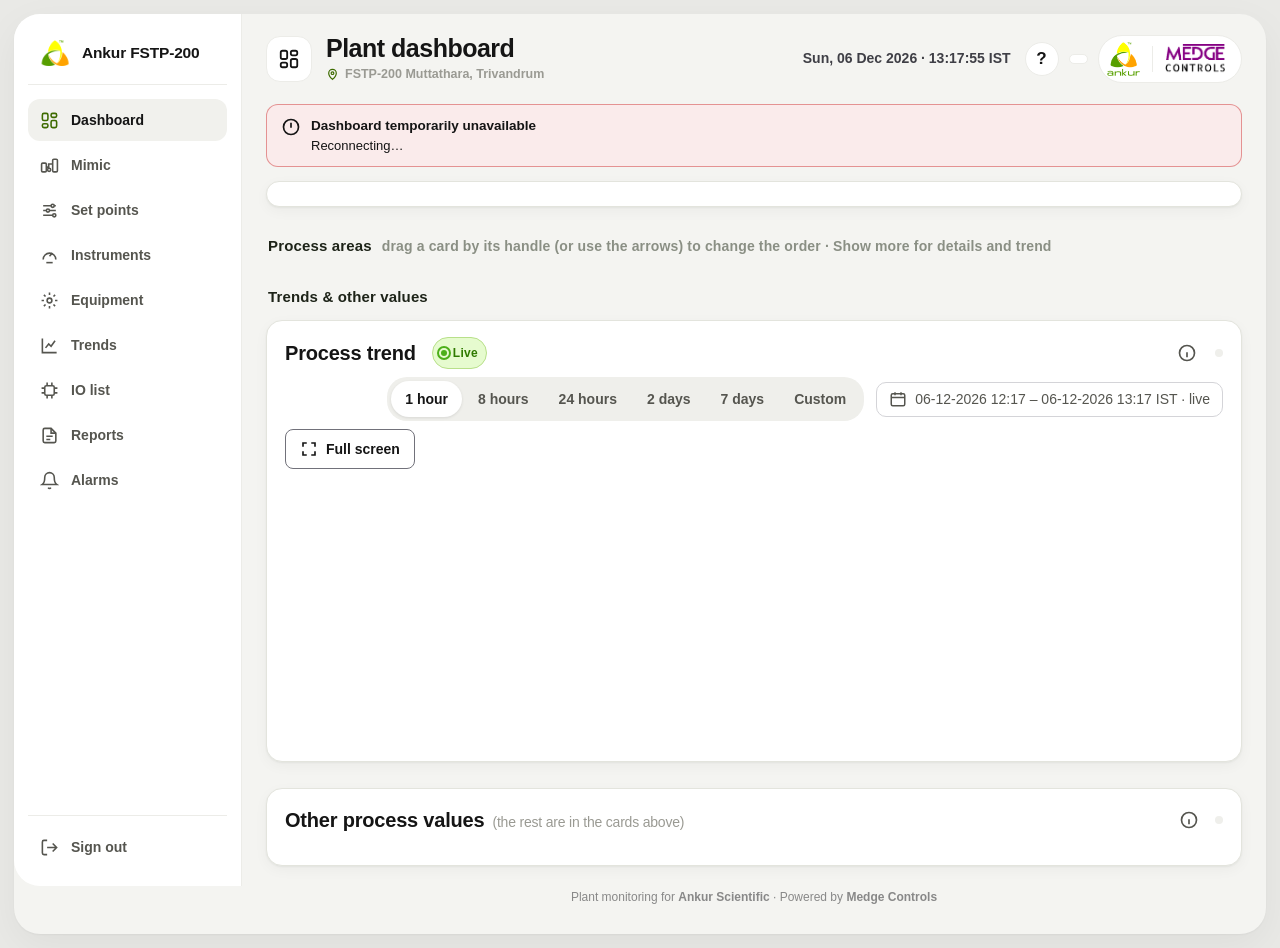
==== commit 0a76db55: "Raw water pump full names, all tags scan 1000 ms, faster loading (IPv6+IPv4 listen, gzip, 304 revali" ====
--- a/frontend/index.html
+++ b/frontend/index.html
@@ -15,7 +15,7 @@
   <link rel="stylesheet" href="css/v3-base.css?v=20261115c">
   <link rel="stylesheet" href="css/v3-dash.css?v=20261120g">
   <link rel="stylesheet" href="css/v3-setpoints.css?v=20261118a">
-  <link rel="stylesheet" href="css/v3-mimic.css?v=20261120e">
+  <link rel="stylesheet" href="css/v3-mimic.css?v=20261120m">
   <link rel="stylesheet" href="css/v3-trends.css?v=20261116a">
   <link rel="stylesheet" href="css/v3-reports.css?v=20261115d">
   <link rel="stylesheet" href="css/v3-calendar.css?v=20261118a">
@@ -305,7 +305,7 @@
 <script src="js/chart.js?v=20261116a"></script>
 <script type="importmap">{ "imports": { "three": "./vendor/three/three.module.min.js", "three/addons/": "./vendor/three/" } }</script>
 <script type="module" src="js/plant3d.mjs?v=20261120r"></script>
-<script src="js/plant.js?v=20261120f"></script>
+<script src="js/plant.js?v=20261120h"></script>
 <script src="js/shiftreports.js?v=20261117a"></script>
 <script src="js/dashboard.js?v=20261120c"></script>
 <script src="js/v3-info.js?v=20261120a"></script>
--- a/frontend/css/v3-mimic.css
+++ b/frontend/css/v3-mimic.css
@@ -128,6 +128,9 @@
 #mimicSvg svg.mimic .tx-i { font-size: 11px; }
 #mimicSvg svg.mimic .gauge .g-k { font-size: 8px; }
 #mimicSvg svg.mimic.lod-hide :is(.eq-n, .g-n, .g-k, .psz, .tx-sp, .lod, .gnd text, .tx-i, .lv-ln text) { display: none; }
+/* pump full names that must always show (raw water pumps): same size as the tag line below it, never hidden by the zoom rule */
+#mimicSvg svg.mimic .eq-n.keep { font-size: calc(13px * var(--fs, 1)); font-weight: 700; fill: #2f5f8f; }
+#mimicSvg svg.mimic.lod-hide .eq-n.keep { display: inline; }
 #mimicSvg svg.mimic.lbl-hide text { display: none; }   /* zoomed out past fit: symbols and colours only */
 
 /* ---------- flow-direction chevrons ---------- */
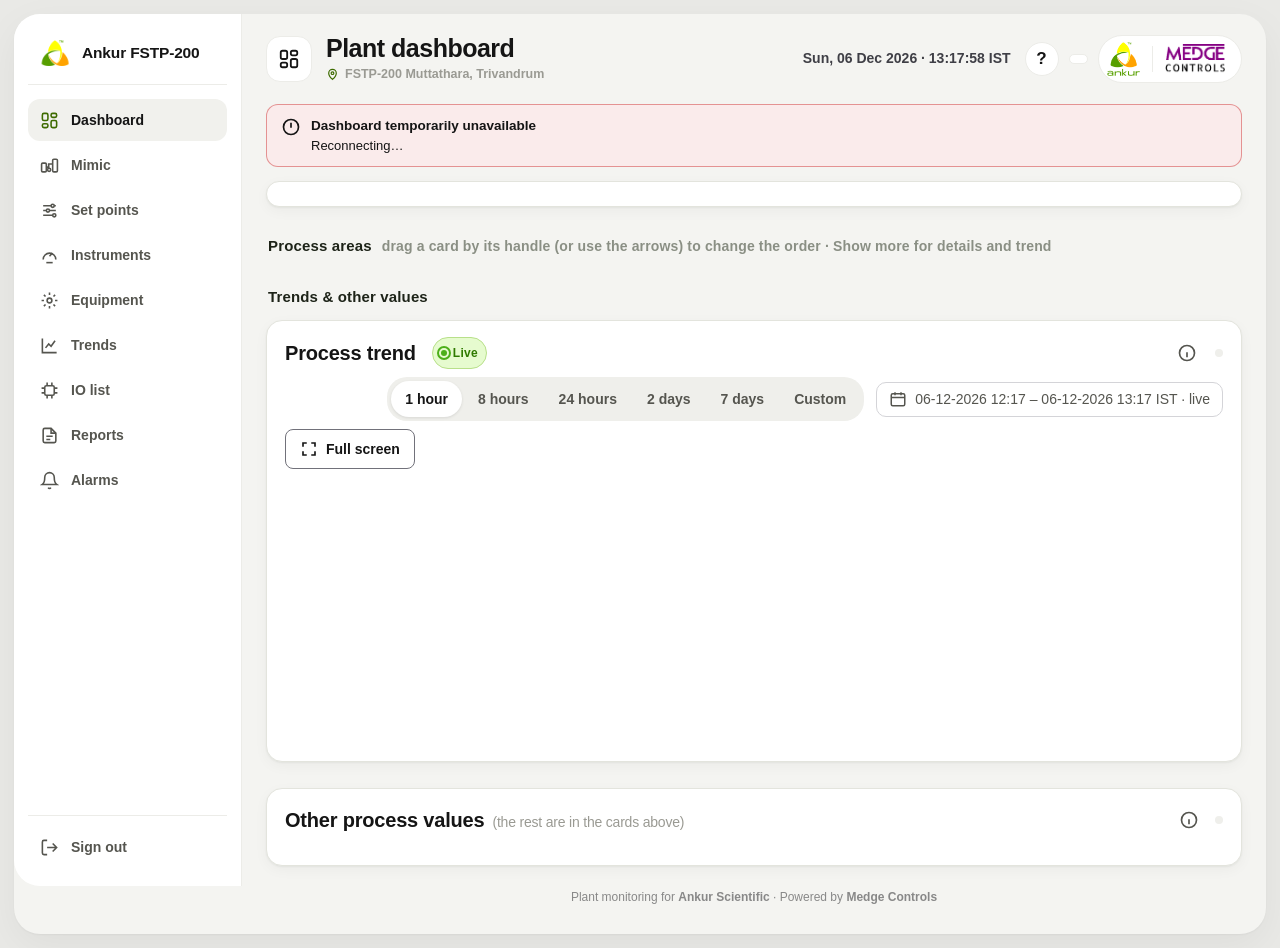
==== commit a1931cfc: "3D: twin controls (Status/Alarms/Lines/Plain, area tabs, guided tour, walk, tile card, measured-valu" ====
--- a/frontend/index.html
+++ b/frontend/index.html
@@ -20,7 +20,7 @@
   <link rel="stylesheet" href="css/v3-reports.css?v=20261115d">
   <link rel="stylesheet" href="css/v3-calendar.css?v=20261118a">
   <!-- every screen size: phone / tablet / laptop / monitor (17-11-2026) - loaded last -->
-  <link rel="stylesheet" href="css/v3-plant3d.css?v=20261120g">
+  <link rel="stylesheet" href="css/v3-plant3d.css?v=20261121o1">
   <link rel="stylesheet" href="css/v3-responsive.css?v=20261118b">
 </head>
 <body class="client ankur">
@@ -304,10 +304,10 @@
 <script src="js/v3-common.js?v=20261118a"></script>
 <script src="js/chart.js?v=20261116a"></script>
 <script type="importmap">{ "imports": { "three": "./vendor/three/three.module.min.js", "three/addons/": "./vendor/three/" } }</script>
-<script type="module" src="js/plant3d.mjs?v=20261120r"></script>
-<script src="js/plant.js?v=20261120h"></script>
+<script type="module" src="js/plant3d.mjs?v=20261121o1"></script>
+<script src="js/plant.js?v=20261121b"></script>
 <script src="js/shiftreports.js?v=20261117a"></script>
-<script src="js/dashboard.js?v=20261120c"></script>
+<script src="js/dashboard.js?v=20261121a"></script>
 <script src="js/v3-info.js?v=20261120a"></script>
 <script src="js/v3-responsive.js?v=20261120c"></script>
 <!-- v3: Plant Assistant owl button + chat pop-up removed (brief SC01). js/ai.js and the backend are kept, unused. -->
--- a/frontend/css/v3-plant3d.css
+++ b/frontend/css/v3-plant3d.css
@@ -1,11 +1,21 @@
-/* v3-plant3d (20-11-2026): rebuilt 3D plant - compact tags, clickable area names, machine side panel, service legend.
-   Scoped to .p3n (the new 3D view) so nothing else changes. */
-.p3n { background: #e6ebf0; }
+/* v3-plant3d (21-11-2026): 3D plant - original scene look and tags (gradient sky, grey floor, dark machine tags, blue area
+   names) with the twin controls: Status / Alarms / Lines / Plain modes, area tabs, guided tour, walk, tile card and the
+   measured-values strip under the scene. Scoped to .p3n so nothing else changes. Accent = the dashboard's own green. */
+.p3n { --p3-brand: var(--fx-lime-ink, #3e6b00); --p3-tint: var(--fx-lime-2, #eef6df); --p3-ink: #1b1d22; --p3-ink-2: #4a505a; --p3-ink-3: #7a818c;
+  --p3-line: #e3e6eb; --p3-line-2: #eef0f3; --p3-shadow: 0 4px 14px rgba(16, 24, 40, .10); --p3-surface-2: #f5f6f8;
+  display: flex; flex-direction: column; background: #e6ebf0; user-select: none; -webkit-user-select: none; }
+.p3n:focus { outline: none; }
+.p3n:focus-visible { box-shadow: inset 0 0 0 2px var(--p3-brand); }
+.p3n .p3-stage { position: relative; flex: 1 1 auto; min-height: 0; overflow: hidden; background: #e6ebf0; }
+.p3n .p3-cv { position: absolute; inset: 0; }
 .p3n .p3-labels { z-index: 2; }
+.p3n button { font: inherit; }
+
+/* ---- tags (original 3D look) ---- */
 /* compact equipment tag: status dot + tag (+ TRIP / MAN text) */
 .p3n .p3-lb { position: absolute; left: 0; top: 0; display: inline-flex; align-items: center; gap: 4px; padding: 2px 6px; border-radius: 4px;
   background: rgba(21, 25, 31, .88); color: #fff; font-size: 11px; line-height: 1.3; white-space: nowrap; box-shadow: 0 1px 3px rgba(0,0,0,.25);
-  border: 1px solid rgba(255,255,255,.08); pointer-events: auto; cursor: pointer; will-change: transform; }
+  border: 1px solid rgba(255,255,255,.08); pointer-events: auto; cursor: pointer; will-change: transform; flex-direction: row; max-width: none; }
 .p3n .p3-lb b { font-weight: 700; letter-spacing: .01em; }
 .p3n .p3-lb .dot { width: 8px; height: 8px; border-radius: 50%; flex: none; box-shadow: 0 0 0 1px rgba(255,255,255,.35); }
 .p3n .p3-lb .trip { background: #d93a3f; color: #fff; font-size: 9.5px; font-weight: 800; padding: 0 4px; border-radius: 3px; letter-spacing: .04em; }
@@ -13,7 +23,8 @@
 .p3n .p3-lb.st-trip { background: rgba(120, 18, 22, .92); }
 .p3n .p3-lb.vendor { background: rgba(80, 86, 94, .82); border-style: dashed; border-color: rgba(255,255,255,.45); }
 .p3n .p3-lb.sel { outline: 2px solid #2f7ff5; outline-offset: 1px; }
-.p3n .p3-lb:hover { border-color: #8fd14f; }
+.p3n .p3-lb.eq:hover { border-color: #8fd14f; }
+.p3n .p3-lb.eq.dim { opacity: .55; }
 /* instrument tag: tag + live value */
 .p3n .p3-lb.tx { background: rgba(255,255,255,.95); color: #17324f; border-color: rgba(47,111,181,.5); cursor: pointer; }
 .p3n .p3-lb.tx .tn { font-size: 10px; color: #2f6fb5; font-weight: 700; }
@@ -28,97 +39,148 @@
   border: 0; padding: 3px 8px; border-radius: 3px; }
 .p3n .p3-lb.area:hover { background: #2f7ff5; }
 .p3n .p3-labels.off .p3-lb:not(.area):not(.sel) { display: none !important; }
-/* tools */
-.p3n .p3-tools { top: 10px; right: 10px; z-index: 4; }
-.p3n .p3-tools .btn.primary { background: #1f4f9e; color: #fff; }
-/* service legend */
-.p3n .p3-legend { position: absolute; left: 10px; bottom: 38px; z-index: 3; display: flex; flex-wrap: wrap; gap: 3px 10px; max-width: min(620px, calc(100% - 20px));
-  padding: 6px 10px; border-radius: 8px; background: rgba(255,255,255,.9); font-size: 11px; color: #33382f; box-shadow: 0 1px 3px rgba(0,0,0,.12); }
-.p3n .p3-legend span { display: inline-flex; align-items: center; gap: 5px; white-space: nowrap; }
-.p3n .p3-legend i { width: 18px; height: 5px; border-radius: 3px; display: inline-block; }
-.p3n .p3-legend .vd i { height: 10px; width: 14px; border: 1.5px dashed #50565e; border-radius: 2px; background: none; }
-/* machine side panel */
-.p3n .p3-panel { position: absolute; top: 52px; right: 10px; bottom: 44px; z-index: 5; width: min(300px, 46%); overflow: auto; padding: 12px 14px;
-  background: #fff; border-radius: 10px; box-shadow: 0 6px 24px rgba(0,0,0,.18); font-size: 13px; color: #1e2329; }
-.p3n .p3-panel[hidden] { display: none; }
-.p3n .p3-ph { display: flex; align-items: flex-start; justify-content: space-between; gap: 8px; }
-.p3n .p3-ph b { font-size: 17px; }
-.p3n .p3-ph .demo { margin-left: 8px; background: #fde8a8; color: #6b4e00; font-size: 10px; font-weight: 800; padding: 1px 6px; border-radius: 4px; vertical-align: middle; }
-.p3n .p3-x { border: 0; background: #f1f2f0; width: 28px; height: 28px; border-radius: 6px; font-size: 18px; line-height: 1; cursor: pointer; }
-.p3n .p3-pn { color: #4b5361; margin: 2px 0 10px; }
-.p3n .p3-ps { display: flex; align-items: center; gap: 8px; padding: 6px 10px; border-radius: 6px; font-weight: 800; margin-bottom: 10px; background: #f1f2f0; }
-.p3n .p3-ps i { width: 10px; height: 10px; border-radius: 50%; background: #9a9c94; }
-.p3n .p3-ps.st-run { background: #e6f5df; color: #2e6b0f; } .p3n .p3-ps.st-run i { background: #46a414; }
-.p3n .p3-ps.st-open { background: #e6f5df; color: #2e6b0f; } .p3n .p3-ps.st-open i { background: #46a414; }
-.p3n .p3-ps.st-trip { background: #fde2e2; color: #b42318; } .p3n .p3-ps.st-trip i { background: #d93a3f; }
-.p3n .p3-ps.st-unk { color: #6b6f68; }
-.p3n .p3-pd { display: grid; grid-template-columns: auto 1fr; gap: 4px 12px; margin: 0 0 10px; }
-.p3n .p3-pd dt { color: #6b7280; } .p3n .p3-pd dd { margin: 0; font-weight: 600; }
-.p3n .p3-io { display: flex; flex-wrap: wrap; gap: 4px; margin-bottom: 10px; }
-.p3n .p3-io .sig { font-size: 10.5px; font-weight: 700; padding: 1px 6px; border-radius: 4px; background: #eceee9; color: #6b6f68; }
-.p3n .p3-io .sig.on { background: #e3f4da; color: #2e6b0f; }
-.p3n .p3-rd { width: 100%; border-collapse: collapse; font-size: 12.5px; }
-.p3n .p3-rd caption { text-align: left; font-weight: 700; color: #4b5361; padding-bottom: 4px; }
-.p3n .p3-rd td { padding: 4px 0; border-top: 1px solid #eef0ec; } .p3n .p3-rd td:last-child { text-align: right; }
-.p3n .p3-vn { color: #6b6f68; font-size: 12px; border-left: 3px dashed #9aa0a8; padding-left: 8px; }
-.p3n .p3-help { z-index: 3; }
-.p3n .p3-legend { font-size: 10.5px; padding: 4px 8px; }
-.p3n .p3-legend [data-s] { cursor: pointer; border-radius: 4px; padding: 0 3px; }
-.p3n .p3-legend [data-s]:hover { background: #eef2f7; }
-.p3n .p3-legend [data-s].on { background: #1f4f9e; color: #fff; font-weight: 700; }
-.p3n .p3-legend [data-s].dim { opacity: .45; }
-/* ---- SolidWorks-style view tools (heads-up toolbar, view cube, triad, zoom-to-area box) ---- */
-.p3n:focus { outline: none; }
-.p3n { user-select: none; -webkit-user-select: none; }
-.p3n .p3-panel { user-select: text; -webkit-user-select: text; }
-.p3n:focus-visible { box-shadow: inset 0 0 0 2px #2f7ff5; }
-.p3n .p3-tools { top: 10px; left: 50%; right: auto; transform: translateX(-50%); display: flex; align-items: center; gap: 2px; padding: 3px 5px;
-  background: rgba(255,255,255,.94); border-radius: 9px; box-shadow: 0 1px 4px rgba(0,0,0,.18); }
-.p3n .p3-ib { width: 32px; height: 32px; display: inline-grid; place-items: center; border: 0; background: none; border-radius: 6px; color: #2b3440; cursor: pointer; padding: 0; }
-.p3n .p3-ib svg { width: 19px; height: 19px; fill: none; stroke: currentColor; stroke-width: 1.7; stroke-linecap: round; stroke-linejoin: round; }
-.p3n .p3-ib:hover { background: #e9eef5; color: #1f4f9e; }
-.p3n .p3-ib.on { background: #1f4f9e; color: #fff; }
-.p3n .p3-ib.q { font-weight: 800; font-size: 15px; }
-.p3n .p3-tools .sep { width: 1px; height: 20px; background: #d5dae1; margin: 0 3px; }
-.p3n .p3-dd { position: relative; }
-.p3n .p3-menu { position: absolute; top: 38px; left: 50%; transform: translateX(-50%); z-index: 6; min-width: 170px; padding: 4px; background: #fff; border-radius: 8px;
-  box-shadow: 0 6px 20px rgba(0,0,0,.2); }
-.p3n .p3-menu[hidden] { display: none; }
-.p3n .p3-menu button { display: flex; width: 100%; justify-content: space-between; align-items: center; gap: 12px; border: 0; background: none; padding: 6px 10px;
-  border-radius: 5px; font-size: 13px; color: #1e2329; cursor: pointer; text-align: left; }
-.p3n .p3-menu button:hover { background: #eef2f7; }
-.p3n .p3-menu button.on { background: #e3ecfa; color: #1f4f9e; font-weight: 700; }
-.p3n .p3-menu kbd, .p3n .p3-help kbd { font: 600 10.5px/1 ui-monospace, Consolas, monospace; background: #eef0f3; border: 1px solid #d3d8de; border-radius: 3px; padding: 2px 4px; color: #3a4350; }
-.p3n .p3-menu.keys { left: auto; right: 0; transform: none; width: 300px; padding: 10px 12px; font-size: 12.5px; color: #2b3440; }
-.p3n .p3-menu.keys b { display: block; margin: 4px 0 4px; font-size: 12px; color: #1f4f9e; }
-.p3n .p3-menu.keys p { margin: 0 0 5px; line-height: 1.7; }
-/* view cube (top-left) */
-.p3n .p3-cube { position: absolute; top: 14px; left: 18px; width: 64px; height: 64px; z-index: 4; }
-.p3n .p3-cube-in { position: absolute; inset: 0; transform-style: preserve-3d; }
-.p3n .p3-cube .f { position: absolute; inset: 0; display: grid; place-items: center; font: 800 9.5px/1 system-ui, sans-serif; letter-spacing: .04em; color: #1f3550;
-  background: rgba(233, 239, 247, .96); border: 1px solid #8ea3bd; backface-visibility: hidden; cursor: pointer; user-select: none; }
-.p3n .p3-cube .f:hover { background: #2f7ff5; color: #fff; }
-.p3n .p3-cube .f[data-v="front"] { transform: translateZ(32px); }
-.p3n .p3-cube .f[data-v="back"] { transform: rotateY(180deg) translateZ(32px); }
-.p3n .p3-cube .f[data-v="right"] { transform: rotateY(90deg) translateZ(32px); }
-.p3n .p3-cube .f[data-v="left"] { transform: rotateY(-90deg) translateZ(32px); }
-.p3n .p3-cube .f[data-v="top"] { transform: rotateX(90deg) translateZ(32px); background: rgba(214, 228, 246, .97); }
-.p3n .p3-cube .f.bot { transform: rotateX(-90deg) translateZ(32px); cursor: default; }
-/* axis triad (bottom-right), X east / Y north / Z up as on the P&ID plan */
-.p3n .p3-triad { position: absolute; right: 10px; bottom: 8px; width: 70px; height: 70px; z-index: 3; pointer-events: none; }
-.p3n .p3-triad text { font: 800 10px/1 system-ui, sans-serif; text-anchor: middle; }
-/* zoom-to-area box */
-.p3n .p3-rect { position: absolute; z-index: 5; border: 1.5px dashed #1f4f9e; background: rgba(47,127,245,.12); pointer-events: none; }
-.p3n .p3-rect[hidden] { display: none; }
-.p3n .p3-help { right: 90px; }
-@media (max-width: 760px) {
-  .p3n .p3-legend { max-width: calc(100% - 20px); top: auto; bottom: 8px; font-size: 10px; flex-wrap: nowrap; overflow-x: auto; }
-  .p3n .p3-help { display: none; }
-  .p3n .p3-tools { width: max-content; max-width: calc(100% - 20px); flex-wrap: wrap; justify-content: center; }
-  .p3n .p3-ib { width: 30px; height: 30px; }
-  .p3n .p3-tools .sep { display: none; }
-  .p3n .p3-cube { top: 96px; left: 14px; transform: scale(.75); transform-origin: 0 0; }
-  .p3n .p3-triad { bottom: 44px; width: 56px; height: 56px; }
-  .p3n .p3-menu.keys { position: fixed; left: 10px; right: 10px; top: 120px; width: auto; }
-  .p3n .p3-panel { width: auto; left: 10px; top: auto; bottom: 10px; max-height: 55%; }
+
+/* ---- shared controls ---- */
+.p3n .seg { display: inline-flex; flex-wrap: wrap; gap: 2px; padding: 3px; border-radius: 10px; background: rgba(255,255,255,.94); border: 1px solid var(--p3-line); box-shadow: var(--p3-shadow); }
+.p3n .seg button { min-height: 30px; padding: 0 12px; border: 0; border-radius: 8px; background: none; color: var(--p3-ink-2); font-size: 12.5px; font-weight: 600; cursor: pointer; white-space: nowrap; }
+.p3n .seg button:hover { color: var(--p3-ink); background: var(--p3-surface-2); }
+.p3n .seg button.active { background: #fff; color: var(--p3-ink); box-shadow: 0 1px 3px rgba(16,24,40,.16); }
+.p3n .seg button:focus-visible, .p3n .tw-b:focus-visible, .p3n .o3-ui button:focus-visible, .p3n .tw-card .p3-x:focus-visible, .p3n .tw-narr button:focus-visible { outline: 2px solid var(--p3-brand); outline-offset: 2px; }
+.p3n .tw-b, .p3n .o3-reset, .p3n .o3-zoom, .p3n .wk-exit { display: inline-flex; align-items: center; justify-content: center; gap: 7px; height: 36px; padding: 0 14px; border-radius: 10px;
+  border: 1px solid var(--p3-line); background: rgba(255,255,255,.96); box-shadow: var(--p3-shadow); color: var(--p3-ink); font-size: 12.5px; font-weight: 600; cursor: pointer; white-space: nowrap; }
+.p3n .tw-b:hover, .p3n .o3-reset:hover, .p3n .o3-zoom:hover { background: #fff; border-color: #c9ced6; }
+.p3n .tw-b svg, .p3n .o3-reset svg { width: 16px; height: 16px; fill: none; stroke: currentColor; stroke-width: 2; stroke-linecap: round; stroke-linejoin: round; }
+.p3n .tw-b.pri { background: var(--p3-brand); border-color: var(--p3-brand); color: #fff; }
+.p3n .tw-b.pri svg { fill: currentColor; stroke: none; }
+.p3n .tw-b.pri:hover { filter: brightness(1.08); background: var(--p3-brand); }
+.p3n .tw-b.pri.on { box-shadow: 0 0 0 3px rgba(62,107,0,.25); }
+
+/* ---- HUD: title + legend (top left), colour modes (top right) ---- */
+.p3n .tw-hud { position: absolute; z-index: 4; }
+.p3n .tw-hud.tl { top: 14px; left: 16px; max-width: calc(100% - 360px); pointer-events: none; }
+.p3n .tw-hud.tl .k { display: inline-flex; align-items: center; gap: 7px; padding: 5px 10px; border-radius: 999px; background: rgba(255,255,255,.9); border: 1px solid var(--p3-line);
+  font-size: 12px; font-weight: 600; color: var(--p3-ink-2); }
+.p3n .tw-hud.tl .k i { width: 8px; height: 8px; border-radius: 50%; background: #12b76a; box-shadow: 0 0 0 3px rgba(18,183,106,.18); }
+.p3n .tw-hud.tl .k.demo i { background: #f79009; box-shadow: 0 0 0 3px rgba(247,144,9,.2); }
+.p3n .tw-hud.tl .t { display: table; margin-top: 8px; padding: 7px 12px; border-radius: 10px; background: rgba(255,255,255,.88); border: 1px solid var(--p3-line);
+  font-size: 16px; font-weight: 700; line-height: 1.3; color: var(--p3-ink); }
+.p3n .tw-hud.tl .t span { display: block; font-size: 12px; font-weight: 500; color: var(--p3-ink-2); }
+.p3n .tw-legend { margin-top: 8px; display: inline-flex; flex-wrap: wrap; gap: 6px 12px; padding: 7px 10px; border-radius: 10px; background: rgba(255,255,255,.92); border: 1px solid var(--p3-line);
+  font-size: 11.5px; color: var(--p3-ink-2); pointer-events: auto; max-width: 560px; }
+.p3n .tw-legend span { display: inline-flex; align-items: center; gap: 6px; white-space: nowrap; }
+.p3n .tw-legend i { width: 12px; height: 8px; border-radius: 2px; display: inline-block; }
+.p3n .tw-legend i.pl { width: 18px; height: 5px; border-radius: 3px; }
+.p3n .tw-legend i.ov { background: #fef3f2; border: 1px solid #fda29b; width: 14px; height: 10px; }
+.p3n .tw-legend .vd i { height: 10px; width: 14px; border: 1.5px dashed #50565e; border-radius: 2px; background: none; }
+.p3n .tw-legend [data-s] { cursor: pointer; border-radius: 6px; padding: 2px 5px; margin: -2px -5px; }
+.p3n .tw-legend [data-s]:hover { background: var(--p3-surface-2); color: var(--p3-ink); }
+.p3n .tw-legend [data-s].on { background: var(--p3-brand); color: #fff; font-weight: 700; }
+.p3n .tw-legend [data-s].dim { opacity: .45; }
+.p3n .tw-hud.tr { top: 12px; right: 12px; }
+
+/* ---- machine card (right) ---- */
+.p3n .tw-card { position: absolute; z-index: 5; top: 60px; right: 12px; width: 300px; max-height: calc(100% - 132px); overflow: auto; padding: 14px 16px;
+  border-radius: 14px; background: rgba(255,255,255,.98); border: 1px solid var(--p3-line); box-shadow: 0 12px 32px rgba(16,24,40,.18); color: var(--p3-ink); user-select: text; -webkit-user-select: text; }
+.p3n .tw-card[hidden] { display: none; }
+.p3n .tw-card h4 { margin: 0; font-size: 15px; font-weight: 700; line-height: 1.3; padding-right: 30px; }
+.p3n .tw-card .sub { margin-top: 2px; font-size: 12px; color: var(--p3-ink-3); }
+.p3n .tw-card .demo { background: #fef0c7; color: #93370d; font-size: 10px; font-weight: 800; padding: 1px 6px; border-radius: 4px; }
+.p3n .tw-card .p3-x { position: absolute; top: 8px; right: 8px; width: 32px; height: 32px; border-radius: 8px; border: 0; background: none; color: var(--p3-ink-3); font-size: 20px; line-height: 1; cursor: pointer; }
+.p3n .tw-card .p3-x:hover { background: var(--p3-surface-2); color: var(--p3-ink); }
+.p3n .tw-card .kv { display: grid; grid-template-columns: 1fr 1fr; gap: 6px; margin-top: 10px; }
+.p3n .tw-card .kv div { padding: 7px 9px; border-radius: 9px; background: var(--p3-surface-2); border: 1px solid var(--p3-line); min-width: 0; }
+.p3n .tw-card .kv small { display: block; font-size: 11px; color: var(--p3-ink-3); white-space: nowrap; overflow: hidden; text-overflow: ellipsis; }
+.p3n .tw-card .kv b { display: block; margin-top: 3px; font-size: 14px; font-weight: 700; white-space: nowrap; overflow: hidden; text-overflow: ellipsis; }
+.p3n .tw-card .kv b.cr { color: #b42318; } .p3n .tw-card .kv b.ca { color: #b54708; } .p3n .tw-card .kv b.cg { color: #067647; }
+.p3n .tw-card .flags { display: flex; flex-wrap: wrap; gap: 4px; margin-top: 8px; }
+.p3n .tw-card .sig { font-size: 10.5px; font-weight: 700; padding: 2px 7px; border-radius: 5px; background: var(--p3-surface-2); color: var(--p3-ink-3); border: 1px solid var(--p3-line); }
+.p3n .tw-card .sig.on { background: #ecfdf3; color: #067647; border-color: #abefc6; }
+.p3n .tw-card .note { margin-top: 10px; padding: 9px 11px; border-radius: 10px; background: var(--p3-tint); border: 1px solid #d6e8b8; font-size: 12.5px; line-height: 1.5; color: var(--p3-ink-2); }
+.p3n .tw-card .note b { color: #b42318; }
+.p3n .tw-card .p3-vn { margin: 10px 0 0; color: var(--p3-ink-3); font-size: 12px; border-left: 3px dashed #9aa0a8; padding-left: 8px; }
+
+/* ---- bottom bar: tour, walk, area tabs (left) - zoom + reset (right) ---- */
+.p3n .tw-bar { position: absolute; z-index: 4; left: 12px; bottom: 12px; right: 250px; display: flex; flex-wrap: wrap; gap: 8px; align-items: center; }
+.p3n .o3-ui { position: absolute; z-index: 4; right: 12px; bottom: 12px; display: flex; flex-direction: column; align-items: flex-end; gap: 8px; }
+.p3n .o3-hint { padding: 6px 11px; border-radius: 999px; background: rgba(16,24,40,.78); color: #fff; font-size: 11.5px; font-weight: 600; pointer-events: none; }
+.p3n .o3-row { display: flex; gap: 6px; }
+.p3n .o3-zoom { width: 36px; padding: 0; font-size: 18px; }
+
+/* ---- guided tour card ---- */
+.p3n .tw-narr { position: absolute; z-index: 5; left: 12px; bottom: 60px; width: min(440px, calc(100% - 340px)); padding: 14px 16px; border-radius: 14px;
+  background: rgba(255,255,255,.98); border: 1px solid var(--p3-line); box-shadow: 0 12px 32px rgba(16,24,40,.18); color: var(--p3-ink); }
+.p3n .tw-narr[hidden] { display: none; }
+.p3n .tw-narr .h { display: flex; align-items: center; gap: 8px; font-size: 11.5px; font-weight: 700; color: var(--p3-brand); letter-spacing: .04em; }
+.p3n .tw-narr .h em { margin-left: auto; font-style: normal; color: var(--p3-ink-3); font-weight: 600; letter-spacing: 0; }
+.p3n .tw-narr h4 { margin: 8px 0 0; font-size: 15.5px; font-weight: 700; line-height: 1.3; }
+.p3n .tw-narr p { margin: 6px 0 0; font-size: 13px; line-height: 1.55; color: var(--p3-ink-2); }
+.p3n .tw-narr p b { color: var(--p3-ink); } .p3n .tw-narr p b.cr { color: #b42318; }
+.p3n .tw-narr .prog { height: 3px; margin-top: 10px; border-radius: 2px; background: var(--p3-line-2); overflow: hidden; }
+.p3n .tw-narr .prog i { display: block; height: 100%; width: 0; background: var(--p3-brand); }
+.p3n .tw-narr .dots { display: flex; gap: 5px; margin-top: 10px; }
+.p3n .tw-narr .dots i { width: 7px; height: 7px; border-radius: 50%; background: #d0d5dd; }
+.p3n .tw-narr .dots i.on { width: 18px; border-radius: 4px; background: var(--p3-brand); }
+.p3n .tw-narr .nav { display: flex; flex-wrap: wrap; gap: 6px; margin-top: 10px; }
+.p3n .tw-narr .nav button { height: 34px; min-width: 40px; padding: 0 12px; border-radius: 9px; border: 1px solid #d0d5dd; background: #fff; font-size: 12.5px; font-weight: 600; color: var(--p3-ink); cursor: pointer; }
+.p3n .tw-narr .nav button:disabled { opacity: .45; cursor: default; }
+.p3n .tw-narr .nav button.pri { background: var(--p3-brand); border-color: var(--p3-brand); color: #fff; }
+.p3n .tw-narr .nav .end { margin-left: auto; }
+
+/* ---- walk ---- */
+.p3n .wk-hud[hidden] { display: none; }
+.p3n .wk-top { position: absolute; z-index: 5; top: 12px; left: 50%; transform: translateX(-50%); display: flex; align-items: center; gap: 12px; padding: 6px 6px 6px 14px; border-radius: 12px;
+  background: rgba(255,255,255,.95); border: 1px solid var(--p3-line); box-shadow: var(--p3-shadow); font-size: 12.5px; color: var(--p3-ink-2); white-space: nowrap; max-width: calc(100% - 24px); }
+.p3n .wk-top b { color: var(--p3-ink); }
+.p3n .wk-exit { height: 32px; background: var(--p3-brand); border-color: var(--p3-brand); color: #fff; }
+.p3n .wk-pad { position: absolute; z-index: 5; right: 16px; bottom: 16px; display: grid; grid-template-columns: repeat(3, 46px); grid-template-rows: repeat(2, 46px); gap: 6px; }
+.p3n .wk-pad button { border: 1px solid var(--p3-line); border-radius: 12px; background: rgba(255,255,255,.92); box-shadow: var(--p3-shadow); font-size: 15px; color: var(--p3-ink); cursor: pointer; touch-action: none; }
+.p3n .wk-pad button:active { background: var(--p3-tint); }
+.p3n .wk-pad [data-k="up"] { grid-column: 2; grid-row: 1; } .p3n .wk-pad [data-k="left"] { grid-column: 1; grid-row: 2; }
+.p3n .wk-pad [data-k="down"] { grid-column: 2; grid-row: 2; } .p3n .wk-pad [data-k="right"] { grid-column: 3; grid-row: 2; }
+.p3n.walking .tw-hud, .p3n.walking .tw-bar, .p3n.walking .o3-ui, .p3n.walking .tw-narr { display: none !important; }
+.p3n.walking .tw-card { top: 64px; }
+.p3n.walking .p3-cv { cursor: move; }
+
+/* ---- KPI strip under the scene ---- */
+.p3n .twin-foot { display: grid; grid-template-columns: repeat(6, minmax(0, 1fr)); flex: none; border-top: 1px solid var(--p3-line); background: #fff; }
+.p3n .twin-foot > div { padding: 10px 14px; min-width: 0; border-right: 1px solid var(--p3-line-2); }
+.p3n .twin-foot > div:last-child { border-right: 0; }
+.p3n .twin-foot small { display: block; font-size: 11.5px; color: var(--p3-ink-3); white-space: nowrap; overflow: hidden; text-overflow: ellipsis; }
+.p3n .twin-foot b { display: block; margin-top: 4px; font-size: 16px; font-weight: 700; color: var(--p3-ink); white-space: nowrap; overflow: hidden; text-overflow: ellipsis; }
+.p3n .twin-foot b.cr { color: #b42318; } .p3n .twin-foot b.ca { color: #b54708; }
+.p3n .twin-foot u { text-decoration: none; font-size: 11px; font-weight: 500; color: var(--p3-ink-3); margin-left: 3px; }
+
+/* ---- smaller screens ---- */
+@media (max-width: 1100px) {
+  .p3n .tw-hud.tl .t span { display: none; }
 }
+@media (max-width: 900px) {
+  .p3n .tw-hud.tl { max-width: calc(100% - 24px); }
+  .p3n .tw-hud.tr { top: auto; left: 12px; right: 12px; bottom: 108px; overflow-x: auto; scrollbar-width: none; }
+  .p3n .tw-hud.tr::-webkit-scrollbar { display: none; }
+  .p3n .tw-hud.tr .seg { flex-wrap: nowrap; }
+  .p3n .tw-bar { right: 12px; bottom: 12px; flex-wrap: nowrap; overflow-x: auto; scrollbar-width: none; }
+  .p3n .tw-bar::-webkit-scrollbar { display: none; }
+  .p3n .tw-areas { flex-wrap: nowrap; }
+  .p3n .o3-ui { bottom: 60px; }
+  .p3n .o3-hint { display: none; }
+  .p3n .tw-card { top: auto; left: 12px; right: 12px; bottom: 12px; width: auto; max-height: 62%; }
+  .p3n .tw-narr { left: 12px; right: 12px; width: auto; }
+  .p3n .twin-foot { grid-template-columns: repeat(3, minmax(0, 1fr)); }
+  .p3n .twin-foot > div:nth-child(3n) { border-right: 0; }
+  .p3n .twin-foot > div:nth-child(-n+3) { border-bottom: 1px solid var(--p3-line-2); }
+}
+@media (max-width: 700px) {
+  .p3-wrap.p3n { height: min(82vh, 720px); }
+  .p3n .tw-hud.tl .t { display: none; }
+  .p3n .tw-hud.tr { top: 54px; bottom: auto; }
+  .p3n .o3-zoom { display: none; }                 /* pinch to zoom on a phone */
+  .p3n .tw-legend { display: none; }
+  .p3n .wk-hint { display: none; }
+  .p3n .tw-narr .dots { display: none; }
+  .p3n .tw-narr { max-height: 52%; overflow: auto; padding: 12px 14px; }
+  .p3n .tw-narr p { font-size: 12.5px; line-height: 1.45; }
+  .p3n .seg button, .p3n .tw-b, .p3n .o3-reset, .p3n .o3-zoom, .p3n .tw-narr .nav button, .p3n .tw-card .p3-x { min-height: 44px; }
+  .p3n .tw-card .p3-x { width: 44px; }
+  .p3n .o3-ui { bottom: 70px; }
+}
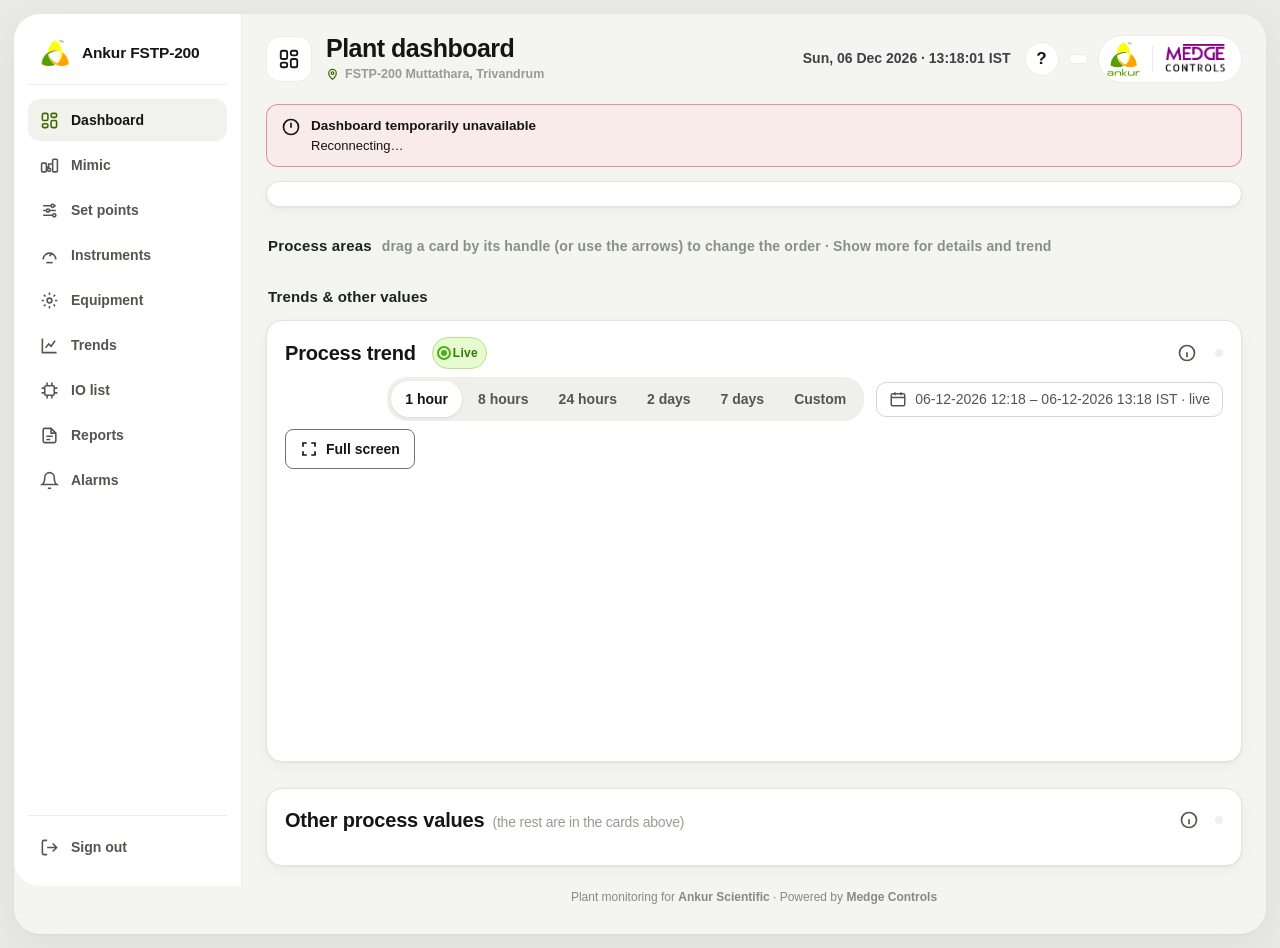
==== commit 1f8e76fb: "3D: remove the guided tour" ====
--- a/frontend/index.html
+++ b/frontend/index.html
@@ -20,7 +20,7 @@
   <link rel="stylesheet" href="css/v3-reports.css?v=20261115d">
   <link rel="stylesheet" href="css/v3-calendar.css?v=20261118a">
   <!-- every screen size: phone / tablet / laptop / monitor (17-11-2026) - loaded last -->
-  <link rel="stylesheet" href="css/v3-plant3d.css?v=20261121o1">
+  <link rel="stylesheet" href="css/v3-plant3d.css?v=20261121o3">
   <link rel="stylesheet" href="css/v3-responsive.css?v=20261118b">
 </head>
 <body class="client ankur">
@@ -304,7 +304,7 @@
 <script src="js/v3-common.js?v=20261118a"></script>
 <script src="js/chart.js?v=20261116a"></script>
 <script type="importmap">{ "imports": { "three": "./vendor/three/three.module.min.js", "three/addons/": "./vendor/three/" } }</script>
-<script type="module" src="js/plant3d.mjs?v=20261121o1"></script>
+<script type="module" src="js/plant3d.mjs?v=20261121o3"></script>
 <script src="js/plant.js?v=20261121b"></script>
 <script src="js/shiftreports.js?v=20261117a"></script>
 <script src="js/dashboard.js?v=20261121a"></script>
--- a/frontend/css/v3-plant3d.css
+++ b/frontend/css/v3-plant3d.css
@@ -1,5 +1,5 @@
 /* v3-plant3d (21-11-2026): 3D plant - original scene look and tags (gradient sky, grey floor, dark machine tags, blue area
-   names) with the twin controls: Status / Alarms / Lines / Plain modes, area tabs, guided tour, walk, tile card and the
+   names) with the twin controls: Status / Alarms / Lines / Plain modes, area tabs, walk, tile card and the
    measured-values strip under the scene. Scoped to .p3n so nothing else changes. Accent = the dashboard's own green. */
 .p3n { --p3-brand: var(--fx-lime-ink, #3e6b00); --p3-tint: var(--fx-lime-2, #eef6df); --p3-ink: #1b1d22; --p3-ink-2: #4a505a; --p3-ink-3: #7a818c;
   --p3-line: #e3e6eb; --p3-line-2: #eef0f3; --p3-shadow: 0 4px 14px rgba(16, 24, 40, .10); --p3-surface-2: #f5f6f8;
@@ -45,7 +45,7 @@
 .p3n .seg button { min-height: 30px; padding: 0 12px; border: 0; border-radius: 8px; background: none; color: var(--p3-ink-2); font-size: 12.5px; font-weight: 600; cursor: pointer; white-space: nowrap; }
 .p3n .seg button:hover { color: var(--p3-ink); background: var(--p3-surface-2); }
 .p3n .seg button.active { background: #fff; color: var(--p3-ink); box-shadow: 0 1px 3px rgba(16,24,40,.16); }
-.p3n .seg button:focus-visible, .p3n .tw-b:focus-visible, .p3n .o3-ui button:focus-visible, .p3n .tw-card .p3-x:focus-visible, .p3n .tw-narr button:focus-visible { outline: 2px solid var(--p3-brand); outline-offset: 2px; }
+.p3n .seg button:focus-visible, .p3n .tw-b:focus-visible, .p3n .o3-ui button:focus-visible, .p3n .tw-card .p3-x:focus-visible, .p3n .wk-hud button:focus-visible { outline: 2px solid var(--p3-brand); outline-offset: 2px; }
 .p3n .tw-b, .p3n .o3-reset, .p3n .o3-zoom, .p3n .wk-exit { display: inline-flex; align-items: center; justify-content: center; gap: 7px; height: 36px; padding: 0 14px; border-radius: 10px;
   border: 1px solid var(--p3-line); background: rgba(255,255,255,.96); box-shadow: var(--p3-shadow); color: var(--p3-ink); font-size: 12.5px; font-weight: 600; cursor: pointer; white-space: nowrap; }
 .p3n .tw-b:hover, .p3n .o3-reset:hover, .p3n .o3-zoom:hover { background: #fff; border-color: #c9ced6; }
@@ -99,32 +99,12 @@
 .p3n .tw-card .note b { color: #b42318; }
 .p3n .tw-card .p3-vn { margin: 10px 0 0; color: var(--p3-ink-3); font-size: 12px; border-left: 3px dashed #9aa0a8; padding-left: 8px; }
 
-/* ---- bottom bar: tour, walk, area tabs (left) - zoom + reset (right) ---- */
+/* ---- bottom bar: walk, area tabs (left) - zoom + reset (right) ---- */
 .p3n .tw-bar { position: absolute; z-index: 4; left: 12px; bottom: 12px; right: 250px; display: flex; flex-wrap: wrap; gap: 8px; align-items: center; }
 .p3n .o3-ui { position: absolute; z-index: 4; right: 12px; bottom: 12px; display: flex; flex-direction: column; align-items: flex-end; gap: 8px; }
 .p3n .o3-hint { padding: 6px 11px; border-radius: 999px; background: rgba(16,24,40,.78); color: #fff; font-size: 11.5px; font-weight: 600; pointer-events: none; }
 .p3n .o3-row { display: flex; gap: 6px; }
 .p3n .o3-zoom { width: 36px; padding: 0; font-size: 18px; }
-
-/* ---- guided tour card ---- */
-.p3n .tw-narr { position: absolute; z-index: 5; left: 12px; bottom: 60px; width: min(440px, calc(100% - 340px)); padding: 14px 16px; border-radius: 14px;
-  background: rgba(255,255,255,.98); border: 1px solid var(--p3-line); box-shadow: 0 12px 32px rgba(16,24,40,.18); color: var(--p3-ink); }
-.p3n .tw-narr[hidden] { display: none; }
-.p3n .tw-narr .h { display: flex; align-items: center; gap: 8px; font-size: 11.5px; font-weight: 700; color: var(--p3-brand); letter-spacing: .04em; }
-.p3n .tw-narr .h em { margin-left: auto; font-style: normal; color: var(--p3-ink-3); font-weight: 600; letter-spacing: 0; }
-.p3n .tw-narr h4 { margin: 8px 0 0; font-size: 15.5px; font-weight: 700; line-height: 1.3; }
-.p3n .tw-narr p { margin: 6px 0 0; font-size: 13px; line-height: 1.55; color: var(--p3-ink-2); }
-.p3n .tw-narr p b { color: var(--p3-ink); } .p3n .tw-narr p b.cr { color: #b42318; }
-.p3n .tw-narr .prog { height: 3px; margin-top: 10px; border-radius: 2px; background: var(--p3-line-2); overflow: hidden; }
-.p3n .tw-narr .prog i { display: block; height: 100%; width: 0; background: var(--p3-brand); }
-.p3n .tw-narr .dots { display: flex; gap: 5px; margin-top: 10px; }
-.p3n .tw-narr .dots i { width: 7px; height: 7px; border-radius: 50%; background: #d0d5dd; }
-.p3n .tw-narr .dots i.on { width: 18px; border-radius: 4px; background: var(--p3-brand); }
-.p3n .tw-narr .nav { display: flex; flex-wrap: wrap; gap: 6px; margin-top: 10px; }
-.p3n .tw-narr .nav button { height: 34px; min-width: 40px; padding: 0 12px; border-radius: 9px; border: 1px solid #d0d5dd; background: #fff; font-size: 12.5px; font-weight: 600; color: var(--p3-ink); cursor: pointer; }
-.p3n .tw-narr .nav button:disabled { opacity: .45; cursor: default; }
-.p3n .tw-narr .nav button.pri { background: var(--p3-brand); border-color: var(--p3-brand); color: #fff; }
-.p3n .tw-narr .nav .end { margin-left: auto; }
 
 /* ---- walk ---- */
 .p3n .wk-hud[hidden] { display: none; }
@@ -137,7 +117,7 @@
 .p3n .wk-pad button:active { background: var(--p3-tint); }
 .p3n .wk-pad [data-k="up"] { grid-column: 2; grid-row: 1; } .p3n .wk-pad [data-k="left"] { grid-column: 1; grid-row: 2; }
 .p3n .wk-pad [data-k="down"] { grid-column: 2; grid-row: 2; } .p3n .wk-pad [data-k="right"] { grid-column: 3; grid-row: 2; }
-.p3n.walking .tw-hud, .p3n.walking .tw-bar, .p3n.walking .o3-ui, .p3n.walking .tw-narr { display: none !important; }
+.p3n.walking .tw-hud, .p3n.walking .tw-bar, .p3n.walking .o3-ui { display: none !important; }
 .p3n.walking .tw-card { top: 64px; }
 .p3n.walking .p3-cv { cursor: move; }
 
@@ -165,7 +145,6 @@
   .p3n .o3-ui { bottom: 60px; }
   .p3n .o3-hint { display: none; }
   .p3n .tw-card { top: auto; left: 12px; right: 12px; bottom: 12px; width: auto; max-height: 62%; }
-  .p3n .tw-narr { left: 12px; right: 12px; width: auto; }
   .p3n .twin-foot { grid-template-columns: repeat(3, minmax(0, 1fr)); }
   .p3n .twin-foot > div:nth-child(3n) { border-right: 0; }
   .p3n .twin-foot > div:nth-child(-n+3) { border-bottom: 1px solid var(--p3-line-2); }
@@ -177,10 +156,7 @@
   .p3n .o3-zoom { display: none; }                 /* pinch to zoom on a phone */
   .p3n .tw-legend { display: none; }
   .p3n .wk-hint { display: none; }
-  .p3n .tw-narr .dots { display: none; }
-  .p3n .tw-narr { max-height: 52%; overflow: auto; padding: 12px 14px; }
-  .p3n .tw-narr p { font-size: 12.5px; line-height: 1.45; }
-  .p3n .seg button, .p3n .tw-b, .p3n .o3-reset, .p3n .o3-zoom, .p3n .tw-narr .nav button, .p3n .tw-card .p3-x { min-height: 44px; }
+  .p3n .seg button, .p3n .tw-b, .p3n .o3-reset, .p3n .tw-card .p3-x { min-height: 44px; }
   .p3n .tw-card .p3-x { width: 44px; }
   .p3n .o3-ui { bottom: 70px; }
 }
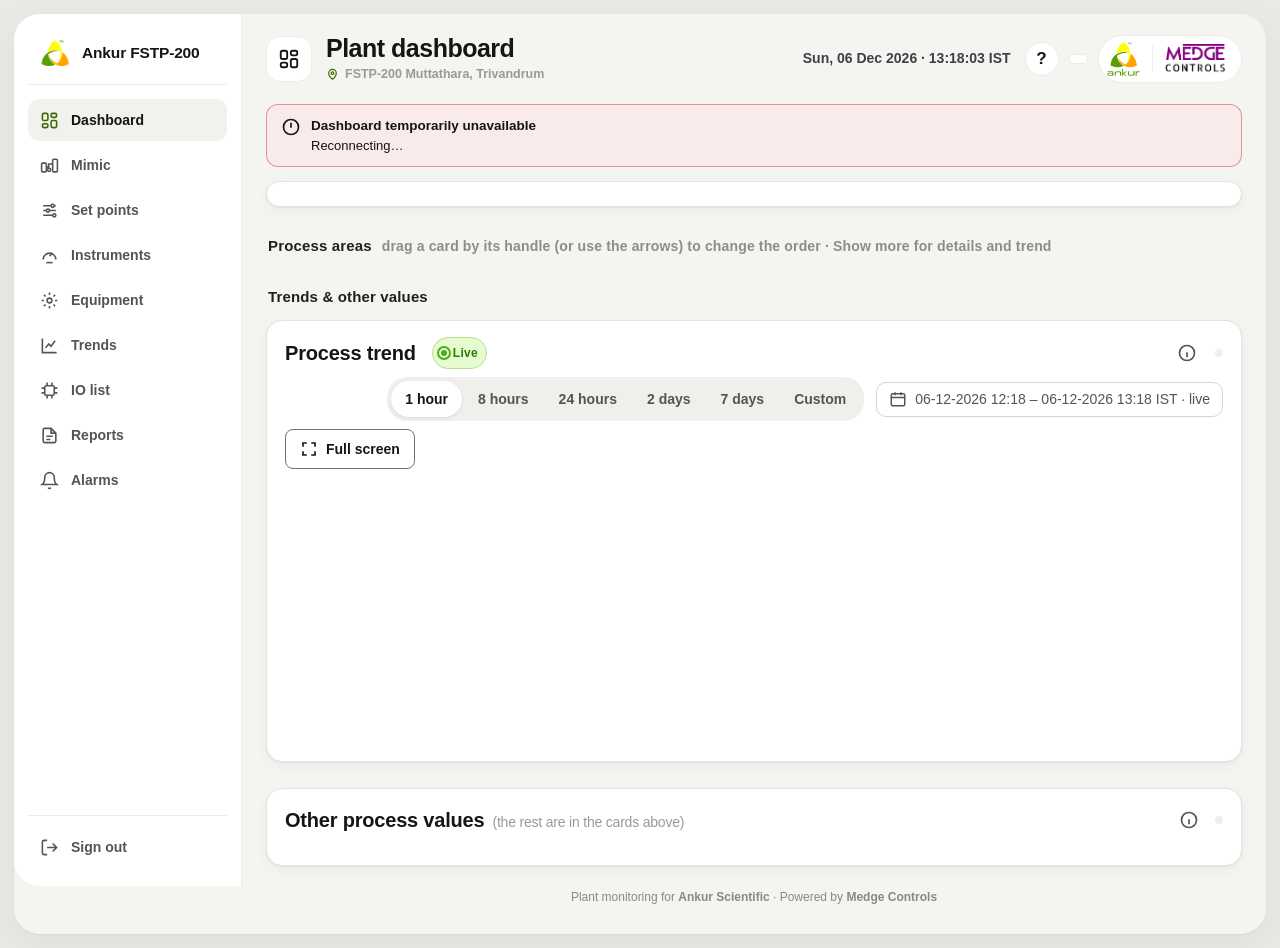
==== commit d77be037: "Reports: one tab per topic + 25-row pagination for long tables (screen only; PDF/Excel unchanged)" ====
--- a/frontend/index.html
+++ b/frontend/index.html
@@ -17,7 +17,7 @@
   <link rel="stylesheet" href="css/v3-setpoints.css?v=20261118a">
   <link rel="stylesheet" href="css/v3-mimic.css?v=20261120m">
   <link rel="stylesheet" href="css/v3-trends.css?v=20261116a">
-  <link rel="stylesheet" href="css/v3-reports.css?v=20261115d">
+  <link rel="stylesheet" href="css/v3-reports.css?v=20261121a">
   <link rel="stylesheet" href="css/v3-calendar.css?v=20261118a">
   <!-- every screen size: phone / tablet / laptop / monitor (17-11-2026) - loaded last -->
   <link rel="stylesheet" href="css/v3-plant3d.css?v=20261121o3">
@@ -306,7 +306,7 @@
 <script type="importmap">{ "imports": { "three": "./vendor/three/three.module.min.js", "three/addons/": "./vendor/three/" } }</script>
 <script type="module" src="js/plant3d.mjs?v=20261121o3"></script>
 <script src="js/plant.js?v=20261121b"></script>
-<script src="js/shiftreports.js?v=20261117a"></script>
+<script src="js/shiftreports.js?v=20261121a"></script>
 <script src="js/dashboard.js?v=20261121a"></script>
 <script src="js/v3-info.js?v=20261120a"></script>
 <script src="js/v3-responsive.js?v=20261120c"></script>
--- a/frontend/css/v3-reports.css
+++ b/frontend/css/v3-reports.css
@@ -61,6 +61,41 @@
   .rp-bar .dr-pick input[type="date"] { font-size: 14px; width: 128px; }
 }
 
+/* ---------- plant report on screen: one tab per topic + pages for long tables (21-11-2026) ---------- */
+.rp-nav { display: flex; flex-wrap: wrap; align-items: center; gap: 10px 16px; margin: 0 0 12px; }
+.rp-nav .rp-srch { margin: 0; }
+.rp-tabs { display: inline-flex; flex-wrap: wrap; gap: 2px; }
+.rp-tabs button small { margin-left: 4px; padding: 1px 7px; border-radius: 999px; background: rgba(0,0,0,.07); font-size: 12px; font-weight: 600; color: var(--fx-ink-2, #55554f); }
+.rp-tabs button.active small { background: var(--fx-lime-2, #dff2bf); color: var(--fx-lime-ink, #3e6b00); }
+.rp-doc .rp-sec.rp-off { display: none; }
+.rp-doc tr.pg-off { display: none; }
+.rp-doc.rp-searching .rp-sec { margin-bottom: 8px; }
+.rp-pager { display: flex; flex-wrap: wrap; align-items: center; gap: 10px 16px; margin: 12px 0 4px; padding: 10px 12px; border: 1px solid var(--fx-line, #ecece8);
+  border-radius: 12px; background: #fff; font-size: 14px; color: var(--fx-ink-2, #55554f); font-variant-numeric: tabular-nums; }
+.rp-pager[hidden] { display: none; }
+.rp-pager .pg-at { display: inline-flex; align-items: center; gap: 8px; }
+.rp-pager .pg-at input { width: 54px; height: 36px; box-sizing: border-box; padding: 0 8px; border: 1px solid #d4d4d0; border-radius: 8px; text-align: center; font: inherit; color: var(--fx-ink, #151515); }
+.rp-pager .pg-n { padding-left: 12px; border-left: 1px solid var(--fx-line, #ecece8); }
+.rp-pager .pg-btns { display: inline-flex; align-items: center; gap: 6px; margin: 0 auto; }
+.rp-pager .pg-btns button { min-width: 36px; height: 36px; padding: 0 8px; border: 1px solid #d4d4d0; border-radius: 8px; background: #fff; color: var(--fx-ink, #151515);
+  font: inherit; font-weight: 600; cursor: pointer; }
+.rp-pager .pg-btns button:hover:not([disabled]):not(.on) { background: #f4f4f1; }
+.rp-pager .pg-btns button.on { background: var(--fx-lime-ink, #3e6b00); border-color: var(--fx-lime-ink, #3e6b00); color: #fff; }
+.rp-pager .pg-btns button[disabled] { opacity: .4; cursor: default; }
+.rp-pager .pg-btns button:focus-visible, .rp-pager input:focus-visible, .rp-pager select:focus-visible { outline: 2px solid var(--fx-lime-ink, #3e6b00); outline-offset: 2px; }
+.rp-pager .gap { padding: 0 2px; color: var(--fx-ink-3, #9a9a93); }
+.rp-pager .pg-rows { display: inline-flex; align-items: center; gap: 8px; }
+.rp-pager .pg-rows select { height: 36px; padding: 0 8px; border: 1px solid #d4d4d0; border-radius: 8px; background: #fff; font: inherit; color: var(--fx-ink, #151515); }
+@media (max-width: 760px) {
+  .rp-tabs { flex-wrap: nowrap; overflow-x: auto; max-width: 100%; scrollbar-width: none; }
+  .rp-tabs::-webkit-scrollbar { display: none; }
+  .rp-pager .pg-btns { margin: 0; order: 3; flex-basis: 100%; flex-wrap: wrap; }
+}
+
 @media print {
   body.print-rp .rp-note { -webkit-print-color-adjust: exact; print-color-adjust: exact; }
+  /* the PDF is the whole report: every topic and every row, no tabs / pagers */
+  body.print-rp .rp-doc .rp-sec.rp-off { display: block !important; }
+  body.print-rp .rp-doc tr.pg-off { display: table-row !important; }
+  body.print-rp .rp-pager, body.print-rp .rp-nav { display: none !important; }
 }
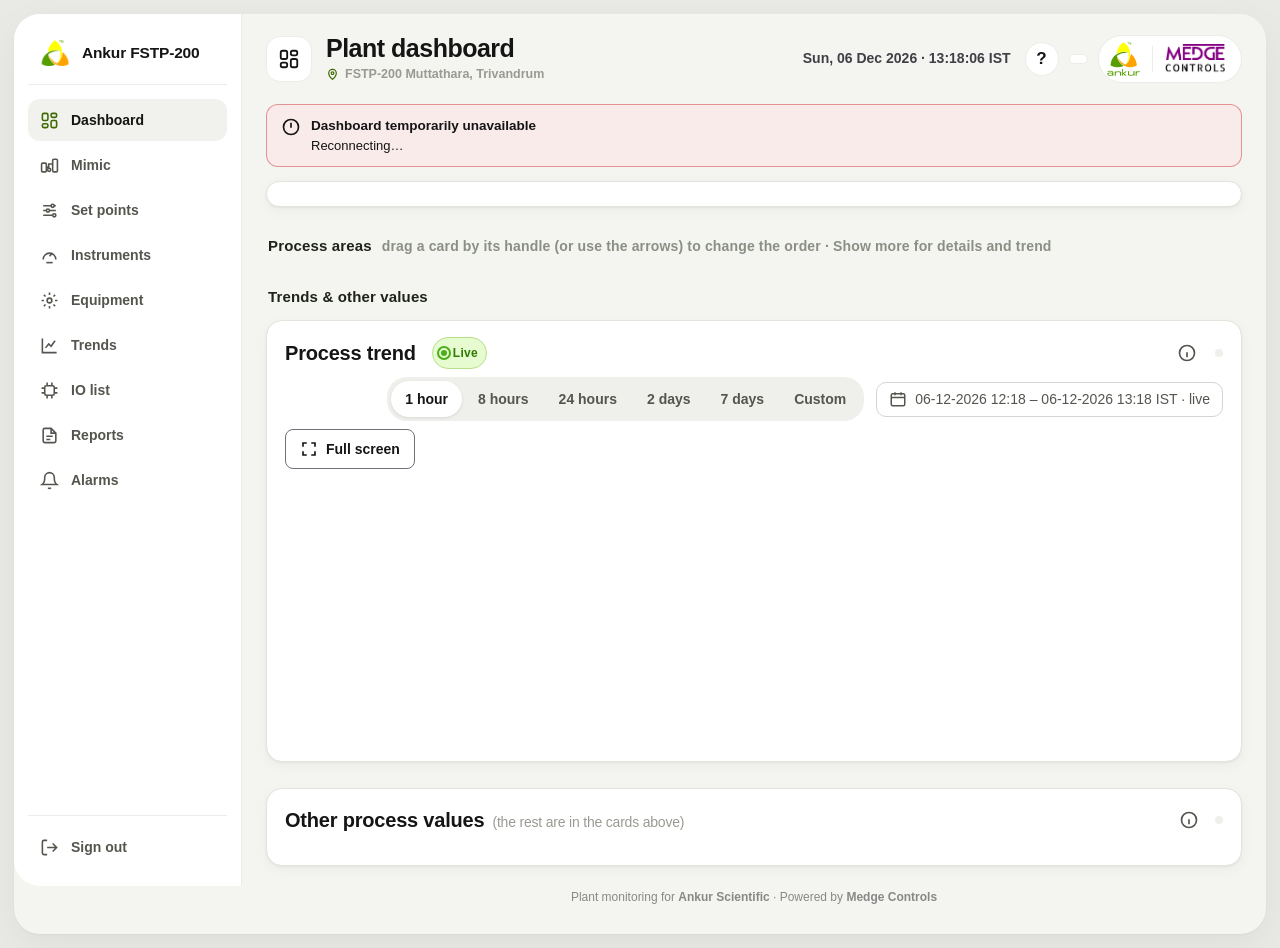
==== commit 54a80d00: "Mimic: legend folded behind a 'How to read' bar with a down arrow (closed by default, open state rem" ====
--- a/frontend/index.html
+++ b/frontend/index.html
@@ -15,7 +15,7 @@
   <link rel="stylesheet" href="css/v3-base.css?v=20261115c">
   <link rel="stylesheet" href="css/v3-dash.css?v=20261120g">
   <link rel="stylesheet" href="css/v3-setpoints.css?v=20261118a">
-  <link rel="stylesheet" href="css/v3-mimic.css?v=20261120m">
+  <link rel="stylesheet" href="css/v3-mimic.css?v=20261124a">
   <link rel="stylesheet" href="css/v3-trends.css?v=20261116a">
   <link rel="stylesheet" href="css/v3-reports.css?v=20261121a">
   <link rel="stylesheet" href="css/v3-calendar.css?v=20261118a">
@@ -305,7 +305,7 @@
 <script src="js/chart.js?v=20261116a"></script>
 <script type="importmap">{ "imports": { "three": "./vendor/three/three.module.min.js", "three/addons/": "./vendor/three/" } }</script>
 <script type="module" src="js/plant3d.mjs?v=20261121o3"></script>
-<script src="js/plant.js?v=20261121b"></script>
+<script src="js/plant.js?v=20261124a"></script>
 <script src="js/shiftreports.js?v=20261121a"></script>
 <script src="js/dashboard.js?v=20261121a"></script>
 <script src="js/v3-info.js?v=20261120a"></script>
--- a/frontend/css/v3-mimic.css
+++ b/frontend/css/v3-mimic.css
@@ -173,6 +173,17 @@
 #mimicCard .mm-guide, #mimicCard .mm-legend { font-size: 14px; gap: 8px 16px; }
 #mimicCard .mm-vlg { padding-top: 8px; border-top: 1px solid #e4e4e7; }
 
+/* legend folded behind a bar with a down arrow (24-11-2026); click to show / hide */
+.mm-key { margin-top: 10px; }
+.mm-key > summary { display: flex; align-items: center; gap: 8px; min-height: 40px; padding: 0 12px; border: 1px solid #e4e4e7; border-radius: 10px;
+  background: #fafaf8; font-size: 14px; font-weight: 600; color: var(--ink-2, #55554f); cursor: pointer; list-style: none; user-select: none; }
+.mm-key > summary::-webkit-details-marker { display: none; }
+.mm-key > summary:hover { background: #f4f4f1; }
+.mm-key > summary:focus-visible { outline: 2px solid var(--fx-lime-ink, #3e6b00); outline-offset: 2px; }
+.mm-key-chev { width: 20px; height: 20px; margin-left: auto; fill: none; stroke: currentColor; stroke-width: 2.2; stroke-linecap: round; stroke-linejoin: round; transition: transform .2s; }
+.mm-key[open] > .mm-key-chev, .mm-key[open] > summary .mm-key-chev { transform: rotate(180deg); }
+.mm-key > .mm-guide { margin-top: 10px; }
+
 @media (max-width: 760px) {
   #mimicCard .mm-head { flex-wrap: wrap; }
   .mm-tools { margin-left: 0; }
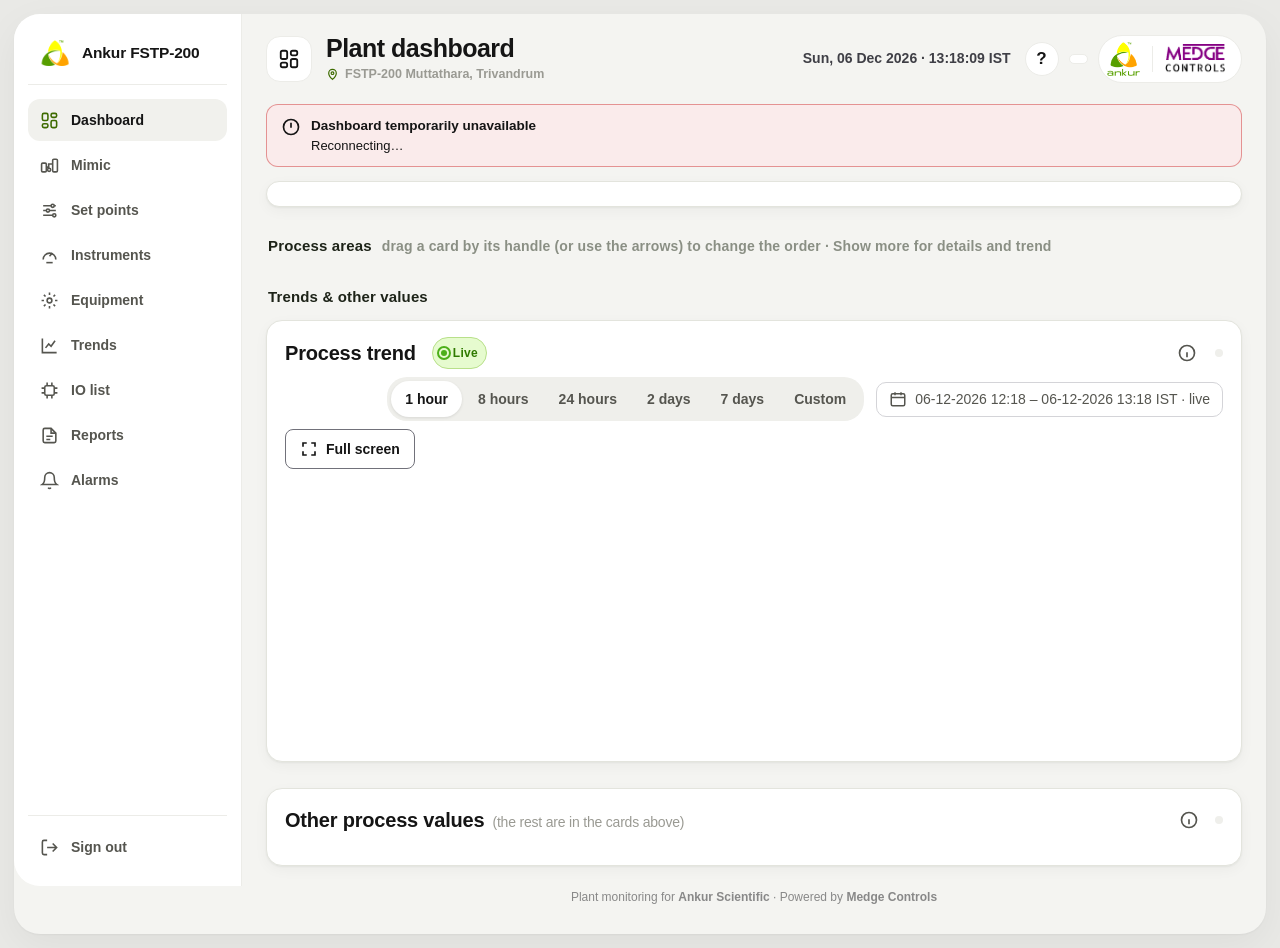
==== commit 6af927a9: "Alarms: pagination for Alarm history (shared MD.v3.pager, same as Reports)" ====
--- a/frontend/index.html
+++ b/frontend/index.html
@@ -12,12 +12,12 @@
   <!-- v3 look (client reference: clean light dashboard) - skin only -->
   <link rel="stylesheet" href="css/fresh.css?v=20261114u">
   <!-- v3 (client review brief 14-11-2026): shared rules first, then one file per area -->
-  <link rel="stylesheet" href="css/v3-base.css?v=20261115c">
+  <link rel="stylesheet" href="css/v3-base.css?v=20261124b">
   <link rel="stylesheet" href="css/v3-dash.css?v=20261120g">
   <link rel="stylesheet" href="css/v3-setpoints.css?v=20261118a">
   <link rel="stylesheet" href="css/v3-mimic.css?v=20261124a">
   <link rel="stylesheet" href="css/v3-trends.css?v=20261116a">
-  <link rel="stylesheet" href="css/v3-reports.css?v=20261121a">
+  <link rel="stylesheet" href="css/v3-reports.css?v=20261124b">
   <link rel="stylesheet" href="css/v3-calendar.css?v=20261118a">
   <!-- every screen size: phone / tablet / laptop / monitor (17-11-2026) - loaded last -->
   <link rel="stylesheet" href="css/v3-plant3d.css?v=20261121o3">
@@ -301,13 +301,13 @@
 <aside id="drawer" class="drawer hidden" aria-modal="true" role="dialog"></aside>
 
 <script src="js/common.js?v=20261105a"></script>
-<script src="js/v3-common.js?v=20261118a"></script>
+<script src="js/v3-common.js?v=20261124b"></script>
 <script src="js/chart.js?v=20261116a"></script>
 <script type="importmap">{ "imports": { "three": "./vendor/three/three.module.min.js", "three/addons/": "./vendor/three/" } }</script>
 <script type="module" src="js/plant3d.mjs?v=20261121o3"></script>
 <script src="js/plant.js?v=20261124a"></script>
-<script src="js/shiftreports.js?v=20261121a"></script>
-<script src="js/dashboard.js?v=20261121a"></script>
+<script src="js/shiftreports.js?v=20261124b"></script>
+<script src="js/dashboard.js?v=20261124b"></script>
 <script src="js/v3-info.js?v=20261120a"></script>
 <script src="js/v3-responsive.js?v=20261120c"></script>
 <!-- v3: Plant Assistant owl button + chat pop-up removed (brief SC01). js/ai.js and the backend are kept, unused. -->
--- a/frontend/css/v3-base.css
+++ b/frontend/css/v3-base.css
@@ -77,6 +77,31 @@
 .v3-search input { border: 0; outline: 0; background: transparent; min-height: 40px; font-size: 16px; width: 100%; min-width: 0; }
 .v3-search:focus-within { outline: 2px solid var(--fx-lime-ink, #3e6b00); outline-offset: 1px; }
 
+/* ---------- pager under a long table (MD.v3.pager: Reports, Alarm history) ---------- */
+tr.pg-off { display: none; }
+.rp-pager { display: flex; flex-wrap: wrap; align-items: center; gap: 10px 16px; margin: 12px 0 4px; padding: 10px 12px; border: 1px solid var(--fx-line, #ecece8);
+  border-radius: 12px; background: #fff; font-size: 14px; color: var(--fx-ink-2, #55554f); font-variant-numeric: tabular-nums; }
+.rp-pager[hidden] { display: none; }
+.rp-pager .pg-at { display: inline-flex; align-items: center; gap: 8px; }
+.rp-pager .pg-at input { width: 54px; height: 36px; box-sizing: border-box; padding: 0 8px; border: 1px solid #d4d4d0; border-radius: 8px; text-align: center; font: inherit; color: var(--fx-ink, #151515); }
+.rp-pager .pg-n { padding-left: 12px; border-left: 1px solid var(--fx-line, #ecece8); }
+.rp-pager .pg-btns { display: inline-flex; align-items: center; gap: 6px; margin: 0 auto; }
+.rp-pager .pg-btns button { min-width: 36px; height: 36px; padding: 0 8px; border: 1px solid #d4d4d0; border-radius: 8px; background: #fff; color: var(--fx-ink, #151515);
+  font: inherit; font-weight: 600; cursor: pointer; }
+.rp-pager .pg-btns button:hover:not([disabled]):not(.on) { background: #f4f4f1; }
+.rp-pager .pg-btns button.on { background: var(--fx-lime-ink, #3e6b00); border-color: var(--fx-lime-ink, #3e6b00); color: #fff; }
+.rp-pager .pg-btns button[disabled] { opacity: .4; cursor: default; }
+.rp-pager .pg-btns button:focus-visible, .rp-pager input:focus-visible, .rp-pager select:focus-visible { outline: 2px solid var(--fx-lime-ink, #3e6b00); outline-offset: 2px; }
+.rp-pager .gap { padding: 0 2px; color: var(--fx-ink-3, #9a9a93); }
+.rp-pager .pg-rows { display: inline-flex; align-items: center; gap: 8px; }
+.rp-pager .pg-rows select { height: 36px; padding: 0 8px; border: 1px solid #d4d4d0; border-radius: 8px; background: #fff; font: inherit; color: var(--fx-ink, #151515); }
+@media (max-width: 760px) { .rp-pager .pg-btns { margin: 0; order: 3; flex-basis: 100%; flex-wrap: wrap; } }
+/* PDF = every row, no pager */
+@media print {
+  tr.pg-off { display: table-row !important; }
+  .rp-pager { display: none !important; }
+}
+
 /* ---------- edit (pencil) icon button right beside a value ---------- */
 .v3-pen { display: inline-flex; align-items: center; justify-content: center; width: 32px; height: 32px; padding: 0; margin-left: 8px; vertical-align: middle;
   border: 1px solid #d4d4d8; border-radius: 8px; background: #fff; color: #3f3f46; cursor: pointer; }
--- a/frontend/css/v3-reports.css
+++ b/frontend/css/v3-reports.css
@@ -68,28 +68,11 @@
 .rp-tabs button small { margin-left: 4px; padding: 1px 7px; border-radius: 999px; background: rgba(0,0,0,.07); font-size: 12px; font-weight: 600; color: var(--fx-ink-2, #55554f); }
 .rp-tabs button.active small { background: var(--fx-lime-2, #dff2bf); color: var(--fx-lime-ink, #3e6b00); }
 .rp-doc .rp-sec.rp-off { display: none; }
-.rp-doc tr.pg-off { display: none; }
 .rp-doc.rp-searching .rp-sec { margin-bottom: 8px; }
-.rp-pager { display: flex; flex-wrap: wrap; align-items: center; gap: 10px 16px; margin: 12px 0 4px; padding: 10px 12px; border: 1px solid var(--fx-line, #ecece8);
-  border-radius: 12px; background: #fff; font-size: 14px; color: var(--fx-ink-2, #55554f); font-variant-numeric: tabular-nums; }
-.rp-pager[hidden] { display: none; }
-.rp-pager .pg-at { display: inline-flex; align-items: center; gap: 8px; }
-.rp-pager .pg-at input { width: 54px; height: 36px; box-sizing: border-box; padding: 0 8px; border: 1px solid #d4d4d0; border-radius: 8px; text-align: center; font: inherit; color: var(--fx-ink, #151515); }
-.rp-pager .pg-n { padding-left: 12px; border-left: 1px solid var(--fx-line, #ecece8); }
-.rp-pager .pg-btns { display: inline-flex; align-items: center; gap: 6px; margin: 0 auto; }
-.rp-pager .pg-btns button { min-width: 36px; height: 36px; padding: 0 8px; border: 1px solid #d4d4d0; border-radius: 8px; background: #fff; color: var(--fx-ink, #151515);
-  font: inherit; font-weight: 600; cursor: pointer; }
-.rp-pager .pg-btns button:hover:not([disabled]):not(.on) { background: #f4f4f1; }
-.rp-pager .pg-btns button.on { background: var(--fx-lime-ink, #3e6b00); border-color: var(--fx-lime-ink, #3e6b00); color: #fff; }
-.rp-pager .pg-btns button[disabled] { opacity: .4; cursor: default; }
-.rp-pager .pg-btns button:focus-visible, .rp-pager input:focus-visible, .rp-pager select:focus-visible { outline: 2px solid var(--fx-lime-ink, #3e6b00); outline-offset: 2px; }
-.rp-pager .gap { padding: 0 2px; color: var(--fx-ink-3, #9a9a93); }
-.rp-pager .pg-rows { display: inline-flex; align-items: center; gap: 8px; }
-.rp-pager .pg-rows select { height: 36px; padding: 0 8px; border: 1px solid #d4d4d0; border-radius: 8px; background: #fff; font: inherit; color: var(--fx-ink, #151515); }
+/* the pager itself (.rp-pager, tr.pg-off) is shared with Alarm history: see v3-base.css */
 @media (max-width: 760px) {
   .rp-tabs { flex-wrap: nowrap; overflow-x: auto; max-width: 100%; scrollbar-width: none; }
   .rp-tabs::-webkit-scrollbar { display: none; }
-  .rp-pager .pg-btns { margin: 0; order: 3; flex-basis: 100%; flex-wrap: wrap; }
 }
 
 @media print {
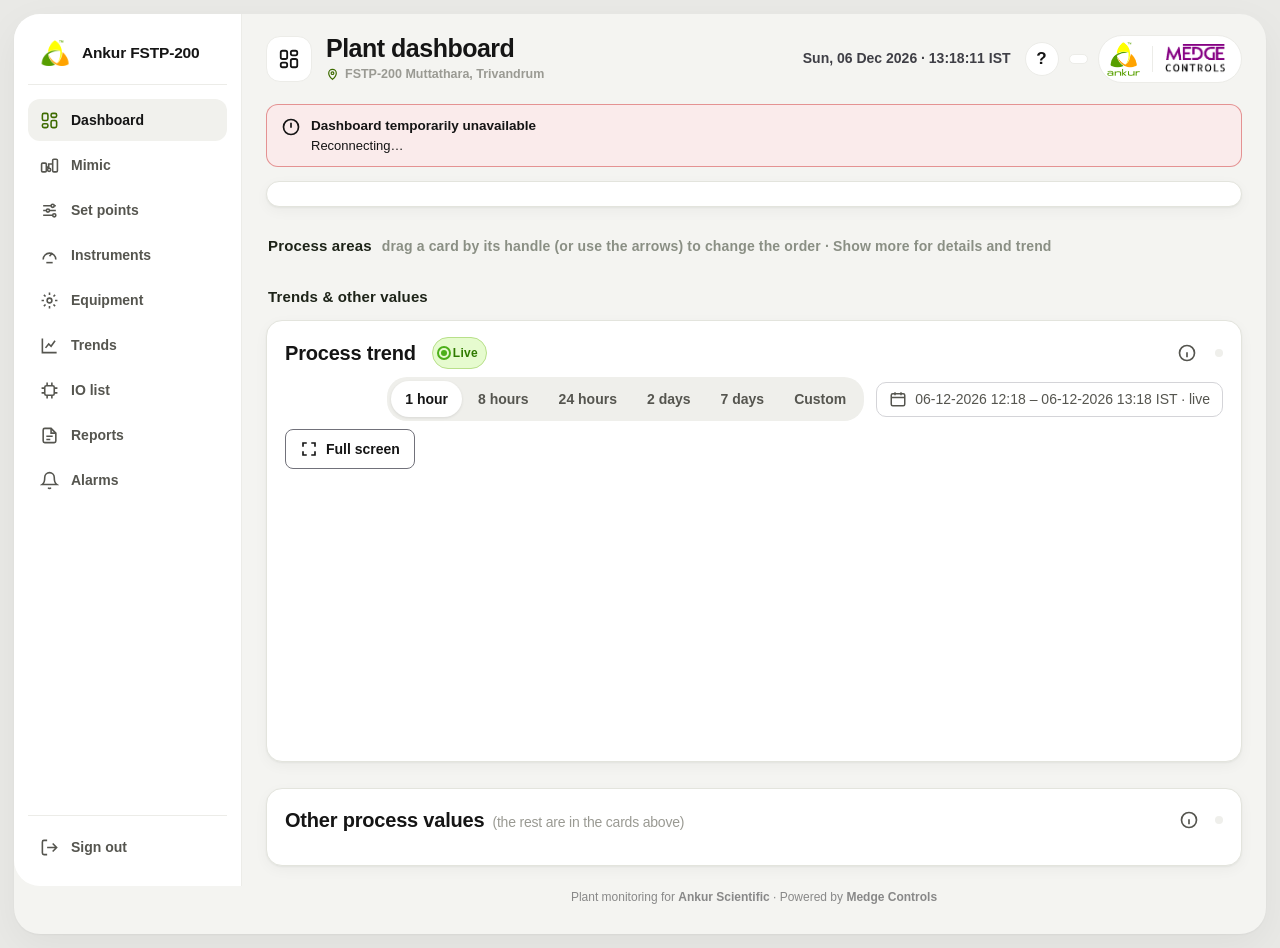
==== commit b69bbe05: "Dashboard cards: info icon is the last item on the right, after the move arrows" ====
--- a/frontend/index.html
+++ b/frontend/index.html
@@ -13,7 +13,7 @@
   <link rel="stylesheet" href="css/fresh.css?v=20261114u">
   <!-- v3 (client review brief 14-11-2026): shared rules first, then one file per area -->
   <link rel="stylesheet" href="css/v3-base.css?v=20261124b">
-  <link rel="stylesheet" href="css/v3-dash.css?v=20261120g">
+  <link rel="stylesheet" href="css/v3-dash.css?v=20261124c">
   <link rel="stylesheet" href="css/v3-setpoints.css?v=20261118a">
   <link rel="stylesheet" href="css/v3-mimic.css?v=20261124a">
   <link rel="stylesheet" href="css/v3-trends.css?v=20261116a">
--- a/frontend/css/v3-dash.css
+++ b/frontend/css/v3-dash.css
@@ -142,7 +142,7 @@
   .dc-body > .dc-main, .dc-body > .dc-eqs, .dc-body.no-main > .dc-eqs { grid-column: auto; border-left: 0; padding-left: 0; border-top: 1px solid var(--v3-sep, #e4e4e7); padding-top: 16px; }
   .dc-body:not(.no-main) > .dc-main { padding-bottom: 0; margin-bottom: 0; }   /* one column: no vertical divider to extend */
   .dc-h { flex-wrap: wrap; }
-  .dc-chip { order: 5; flex-basis: 100%; padding: 0 0 0 56px; }
+  .dc-chip { order: 20; flex-basis: 100%; padding: 0 0 0 56px; }   /* status on its own line, below the header row */
 }
 
 .dc-lbl { display: block; font-size: 14px; font-weight: 600; line-height: 1.4; color: #52525b; }
@@ -196,7 +196,8 @@
 .v3-info.v3-info-auto { flex: none; margin-left: 6px; vertical-align: middle; }
 h2 > .v3-info.v3-info-auto, h3 > .v3-info.v3-info-auto, .ps-k > .v3-info.v3-info-auto { width: 24px; height: 24px; min-width: 24px; margin-top: -3px; }
 h2 > .v3-info.v3-info-auto svg, h3 > .v3-info.v3-info-auto svg, .ps-k > .v3-info.v3-info-auto svg { width: 18px; height: 18px; }
-.dc-h > .v3-info.v3-info-auto { align-self: flex-start; margin: 2px 0 0 0; }
+/* process cards: (i) is the last item on the right, after the move up / down arrows (client 24-11-2026) */
+.dc-h > .v3-info.v3-info-auto { order: 10; align-self: flex-start; margin: 8px 0 0 0; }
 .eq-legend > .v3-info.v3-info-auto { float: right; margin: -2px 0 0 8px; }
 /* tank switch status in the right-hand column, under Set point (client 18-11-2026) */
 .dc-swst { display: flex; flex-direction: column; align-items: flex-start; gap: 6px; padding-top: 12px; margin-top: 12px; border-top: 1px solid var(--v3-sep, #e4e4e7); }
